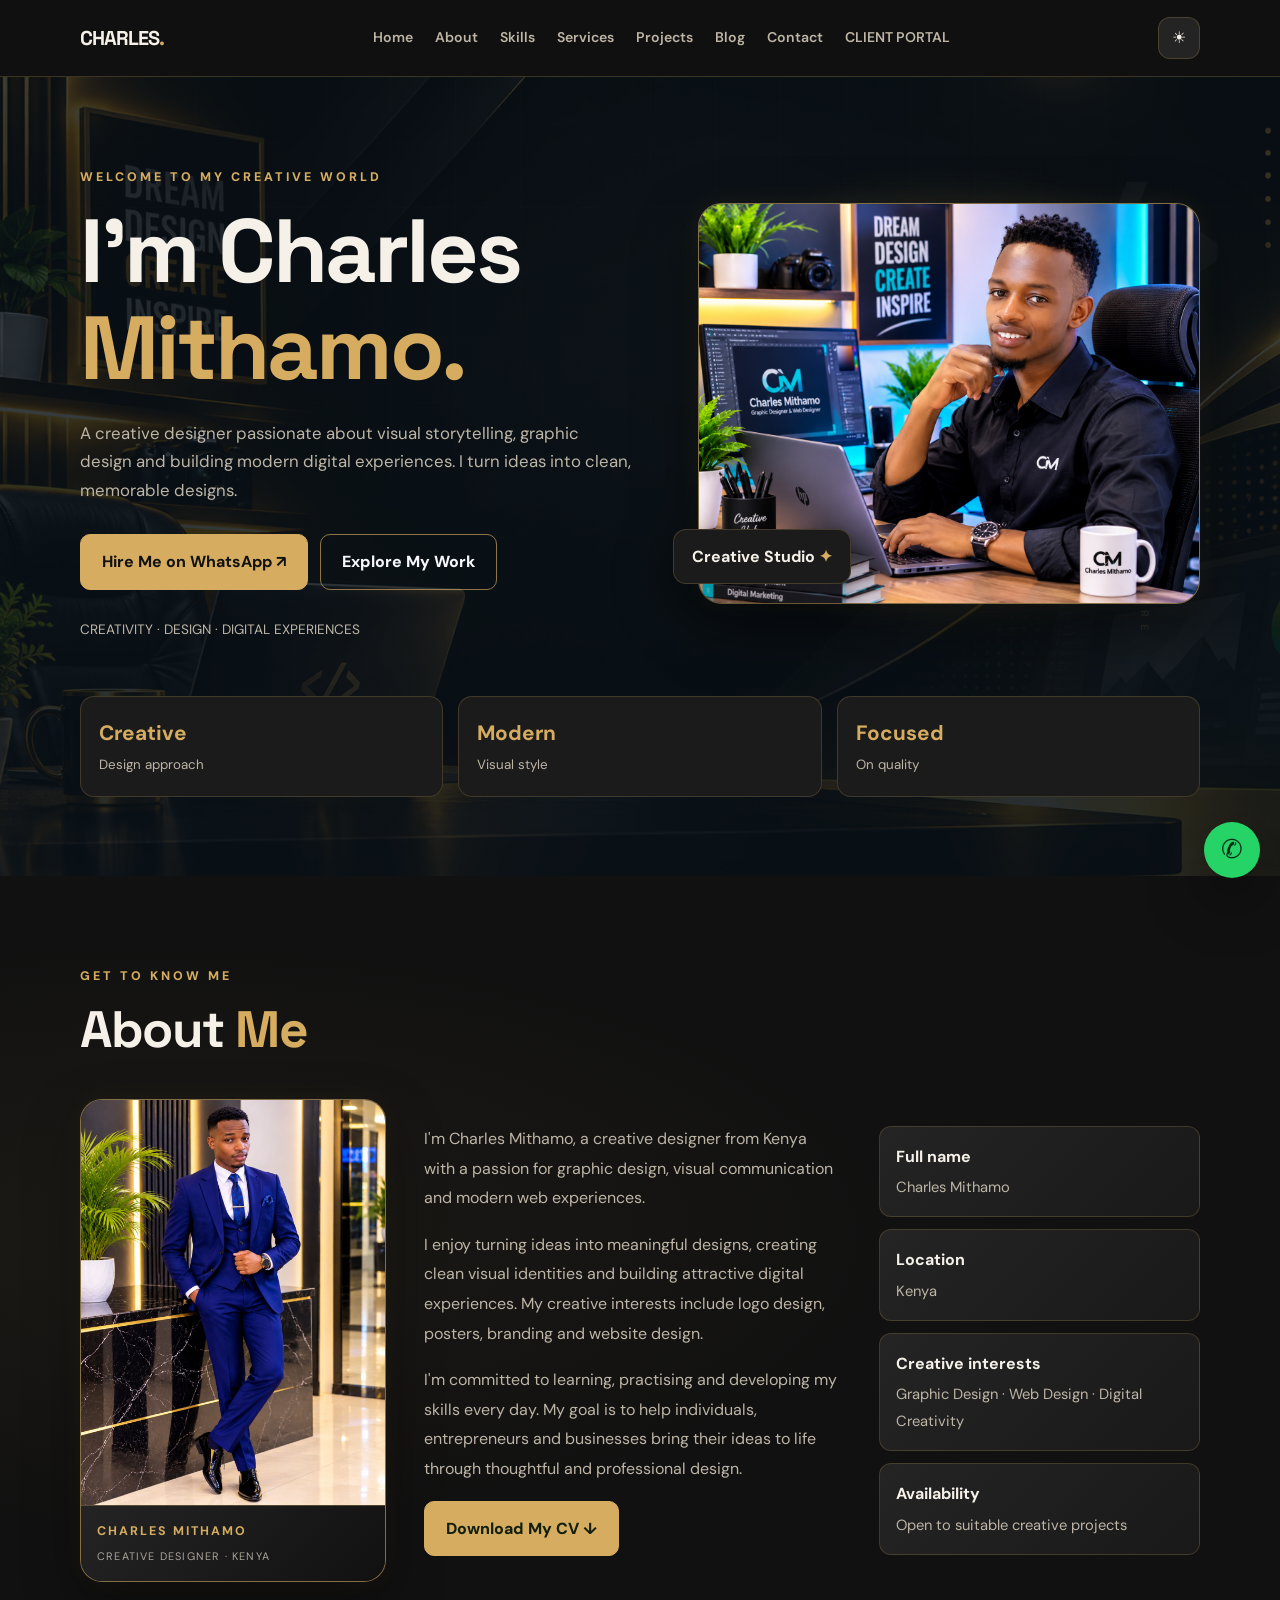
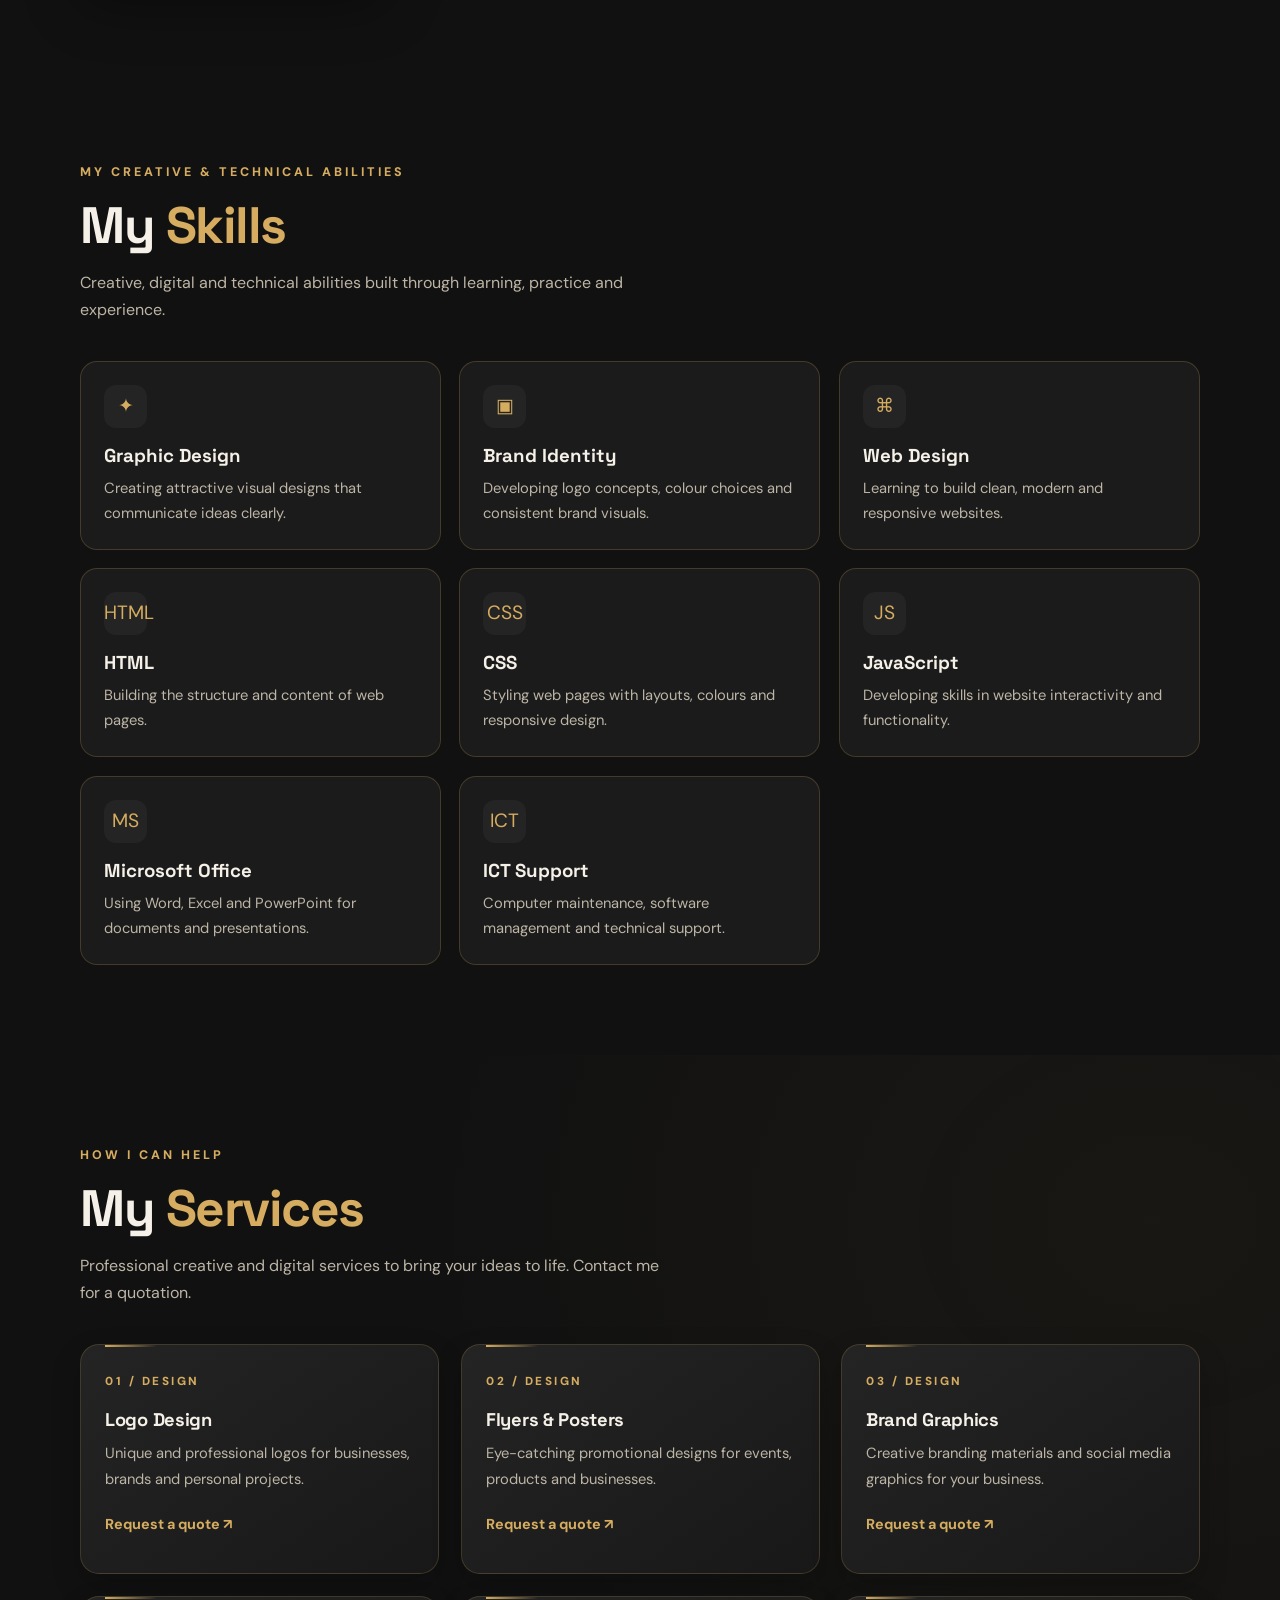
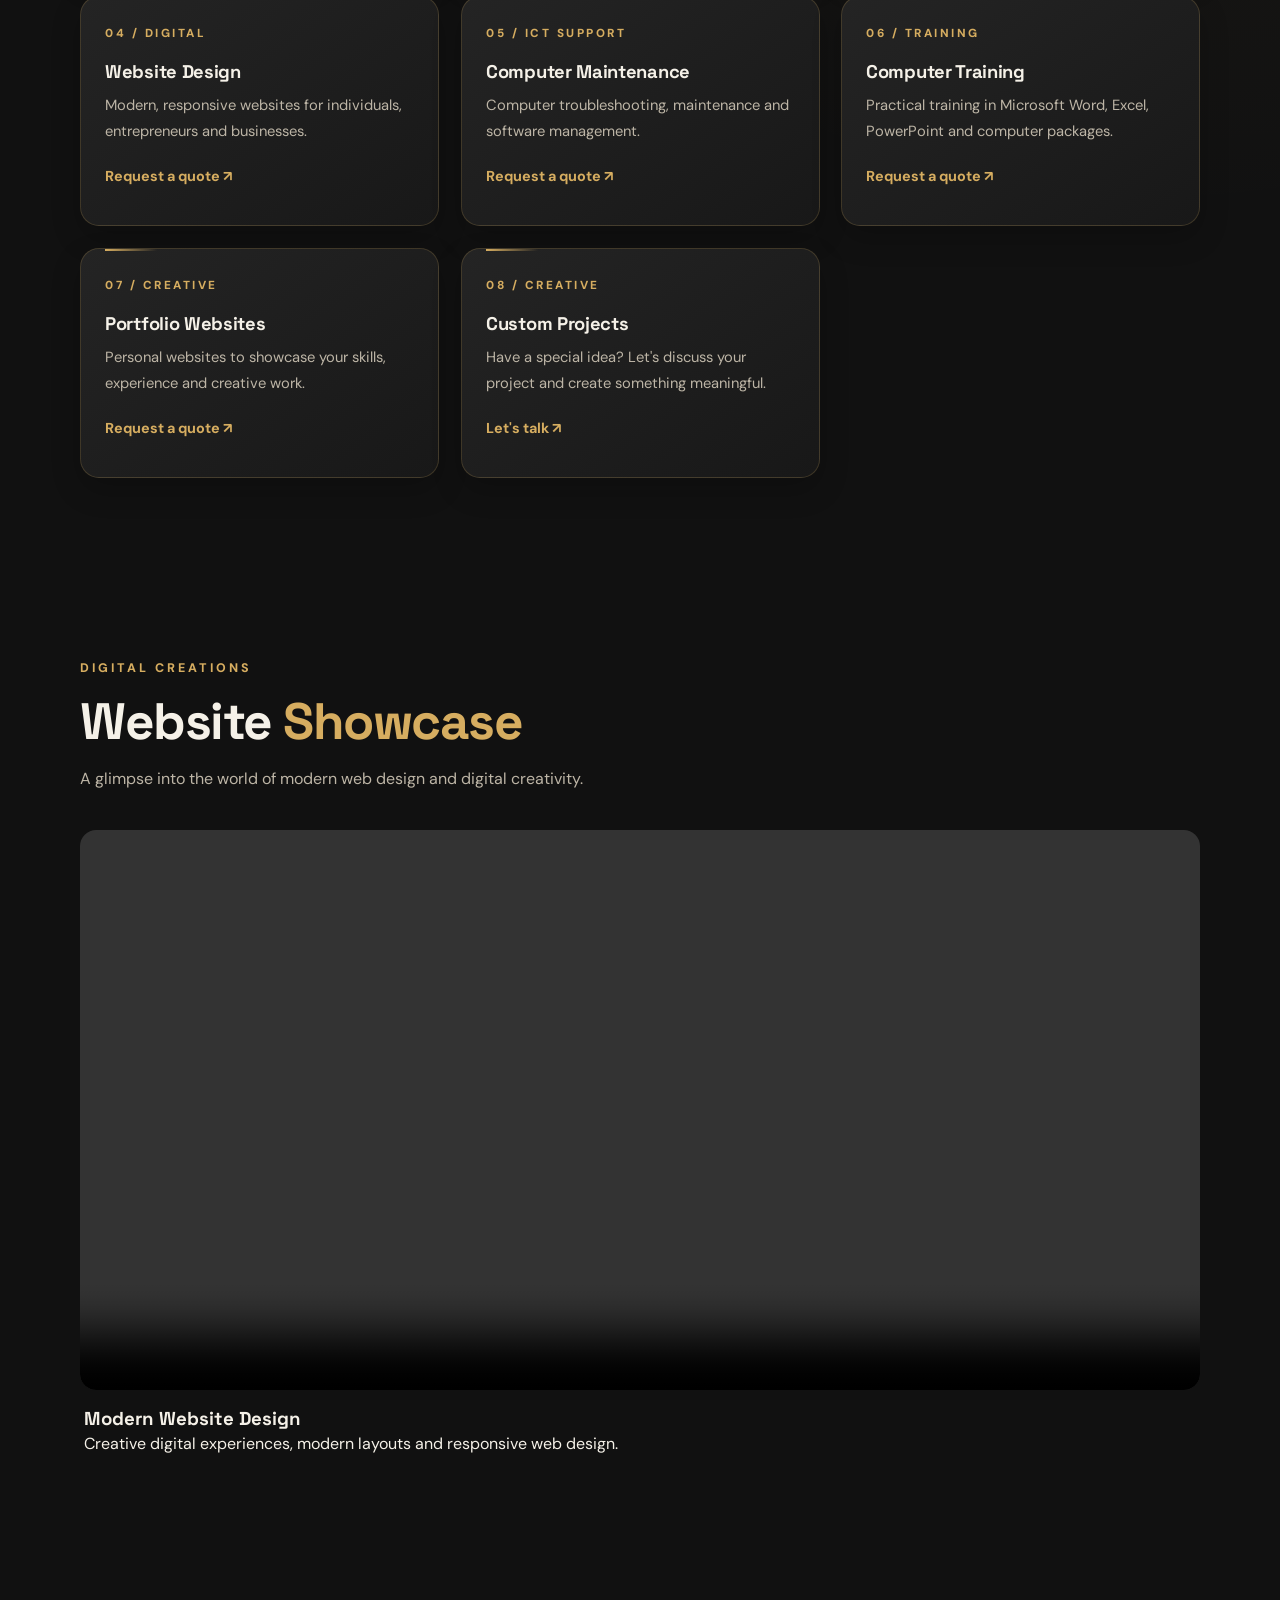
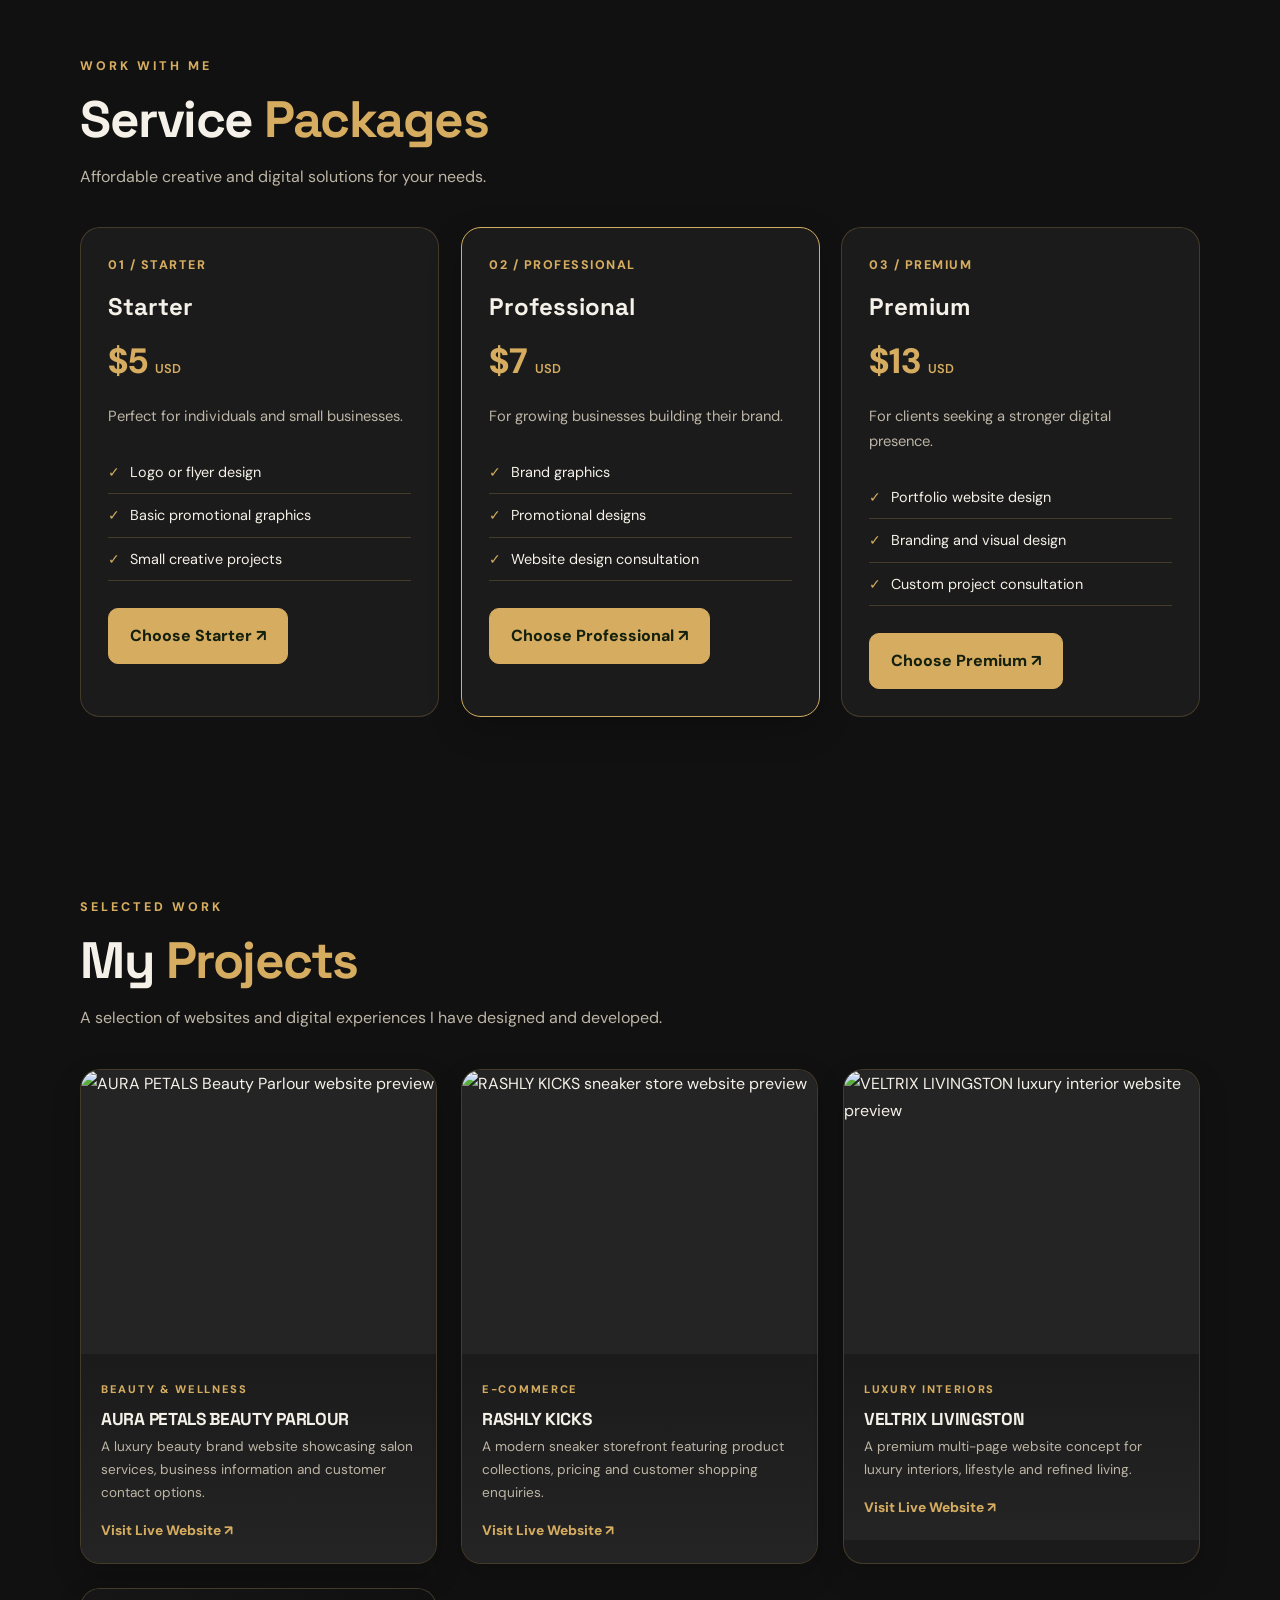
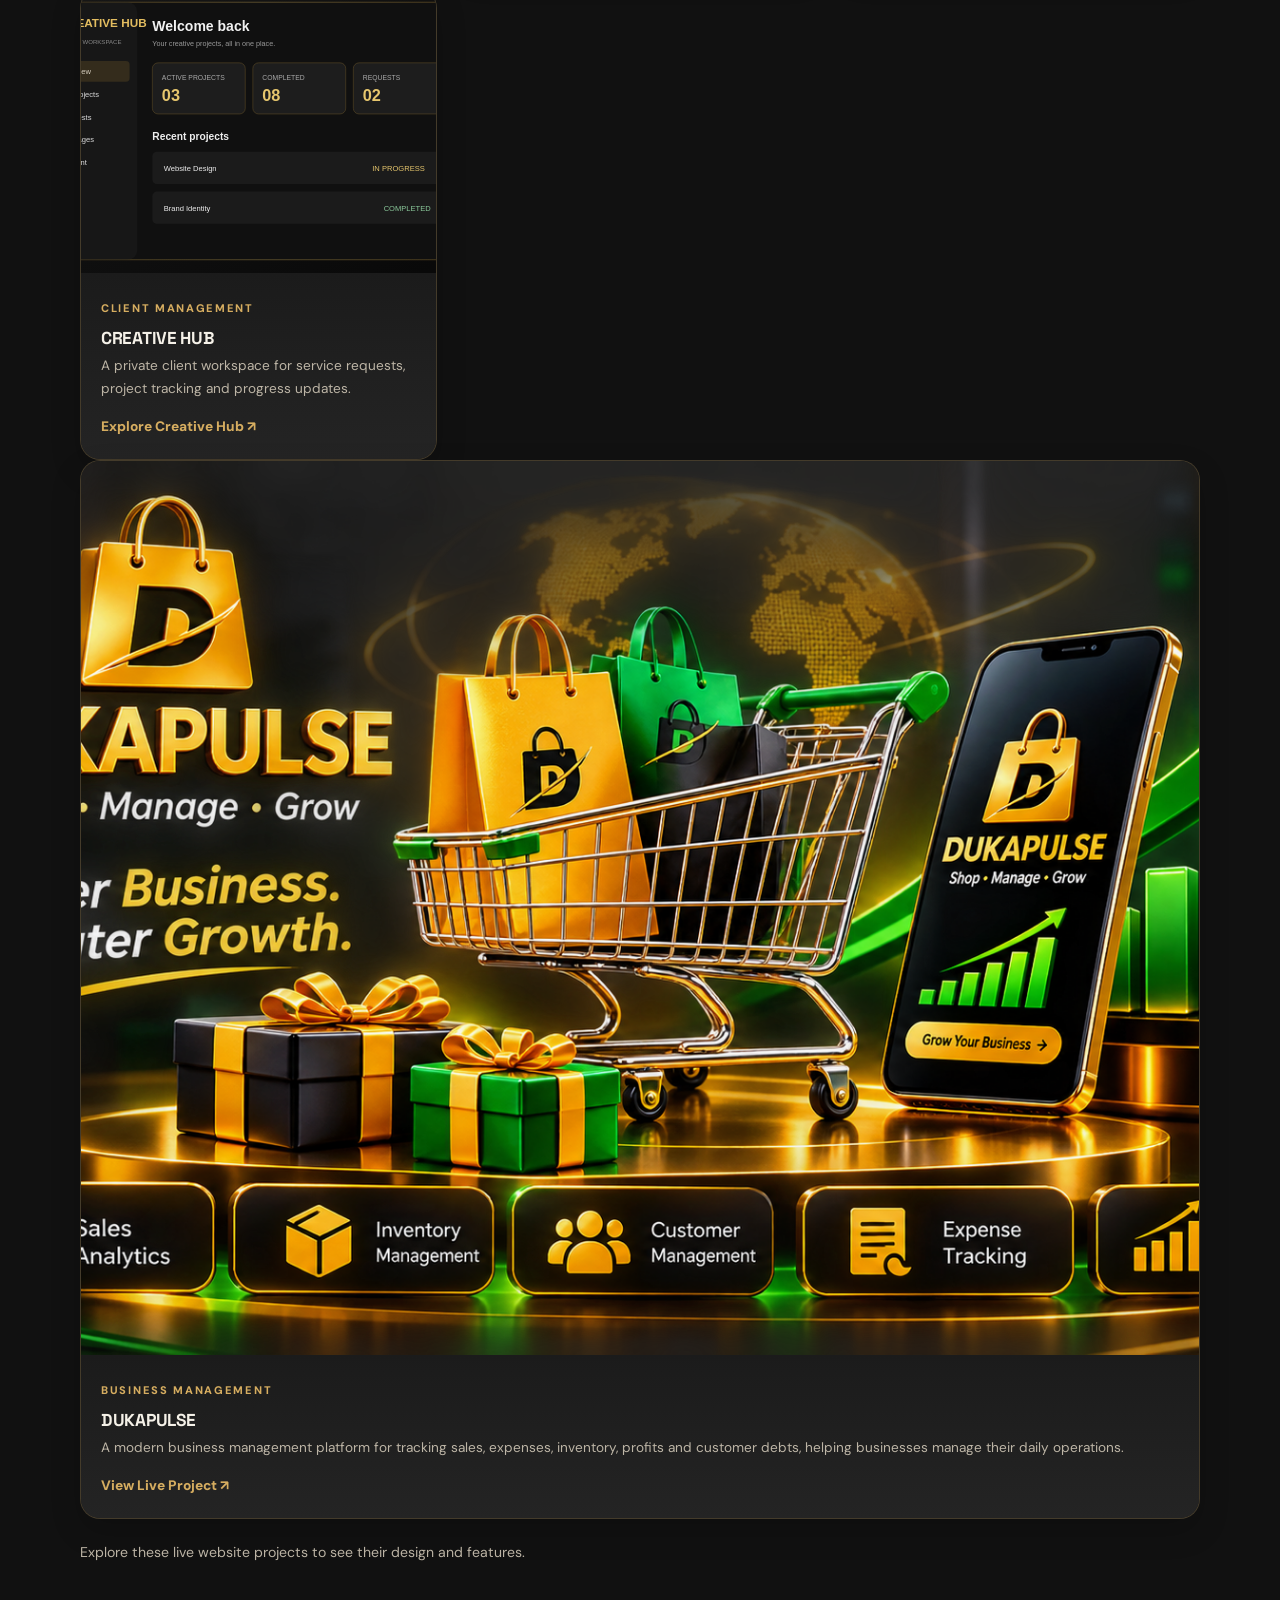
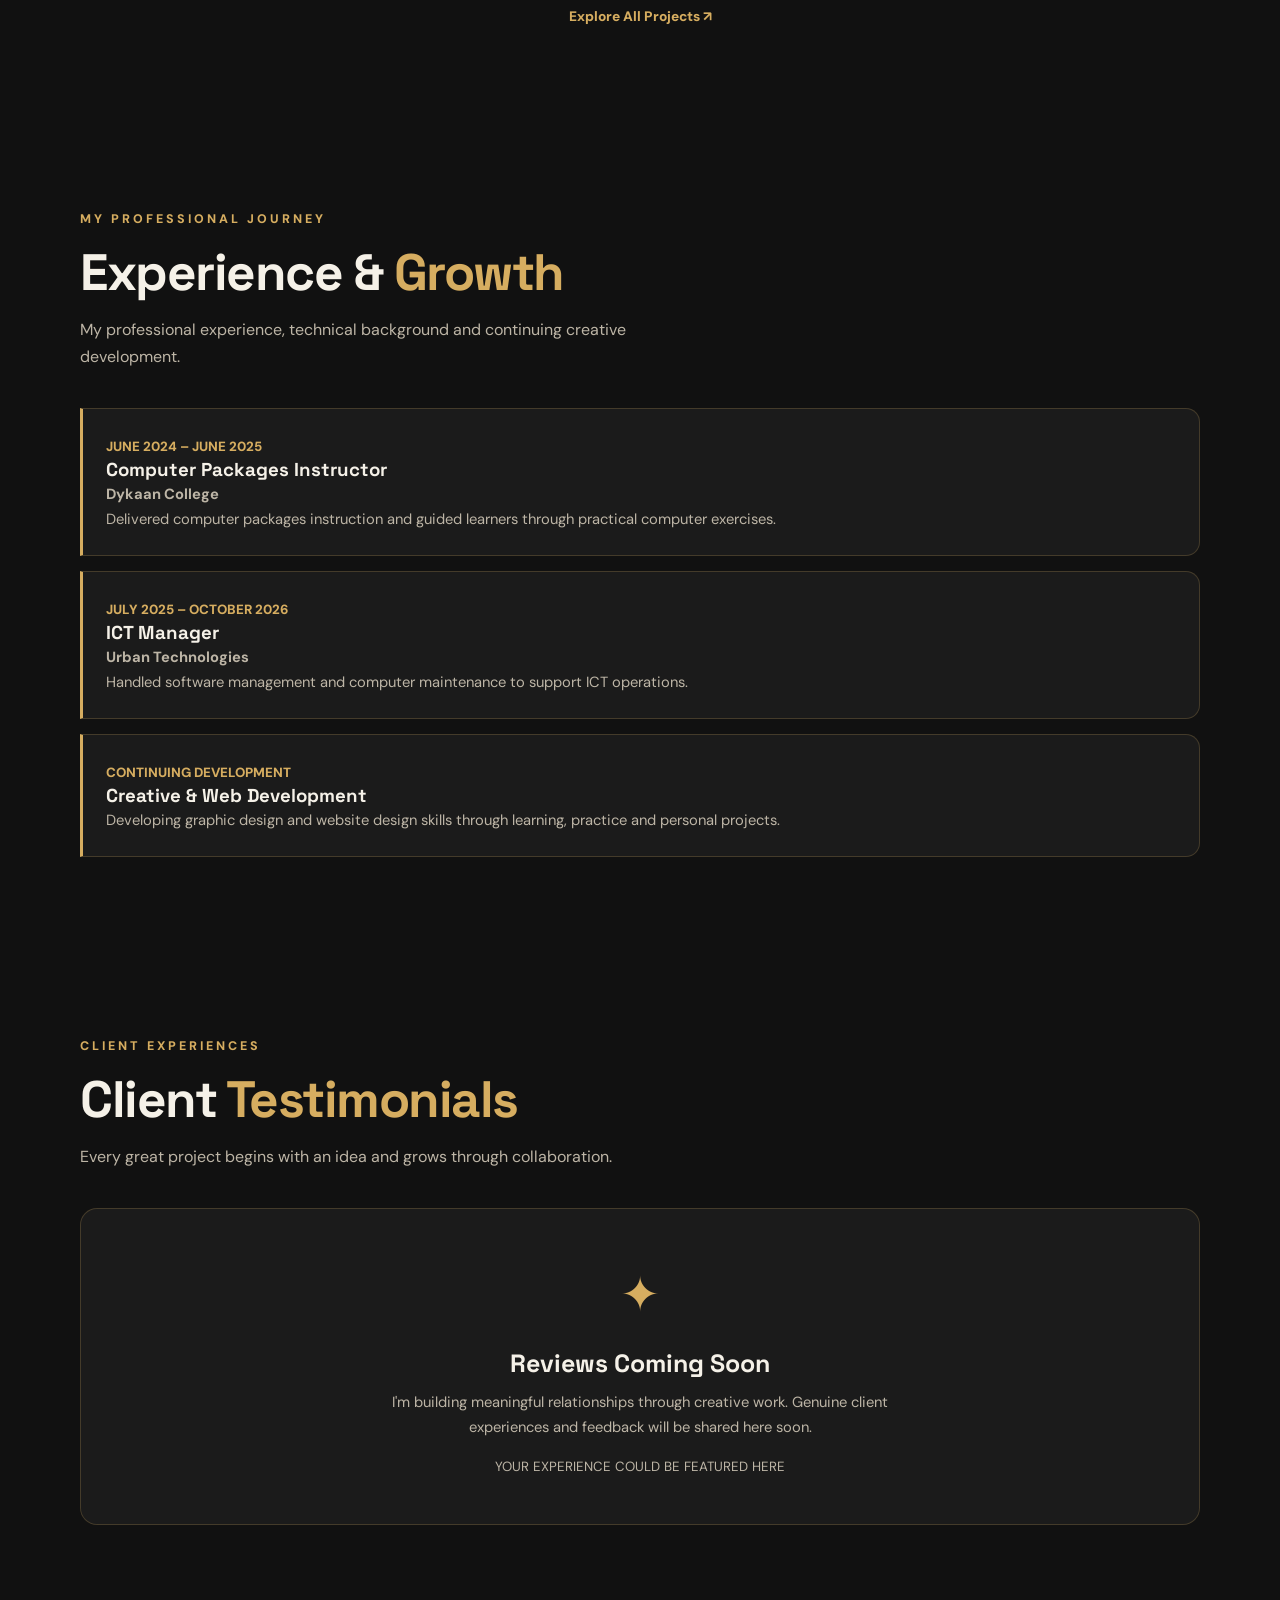
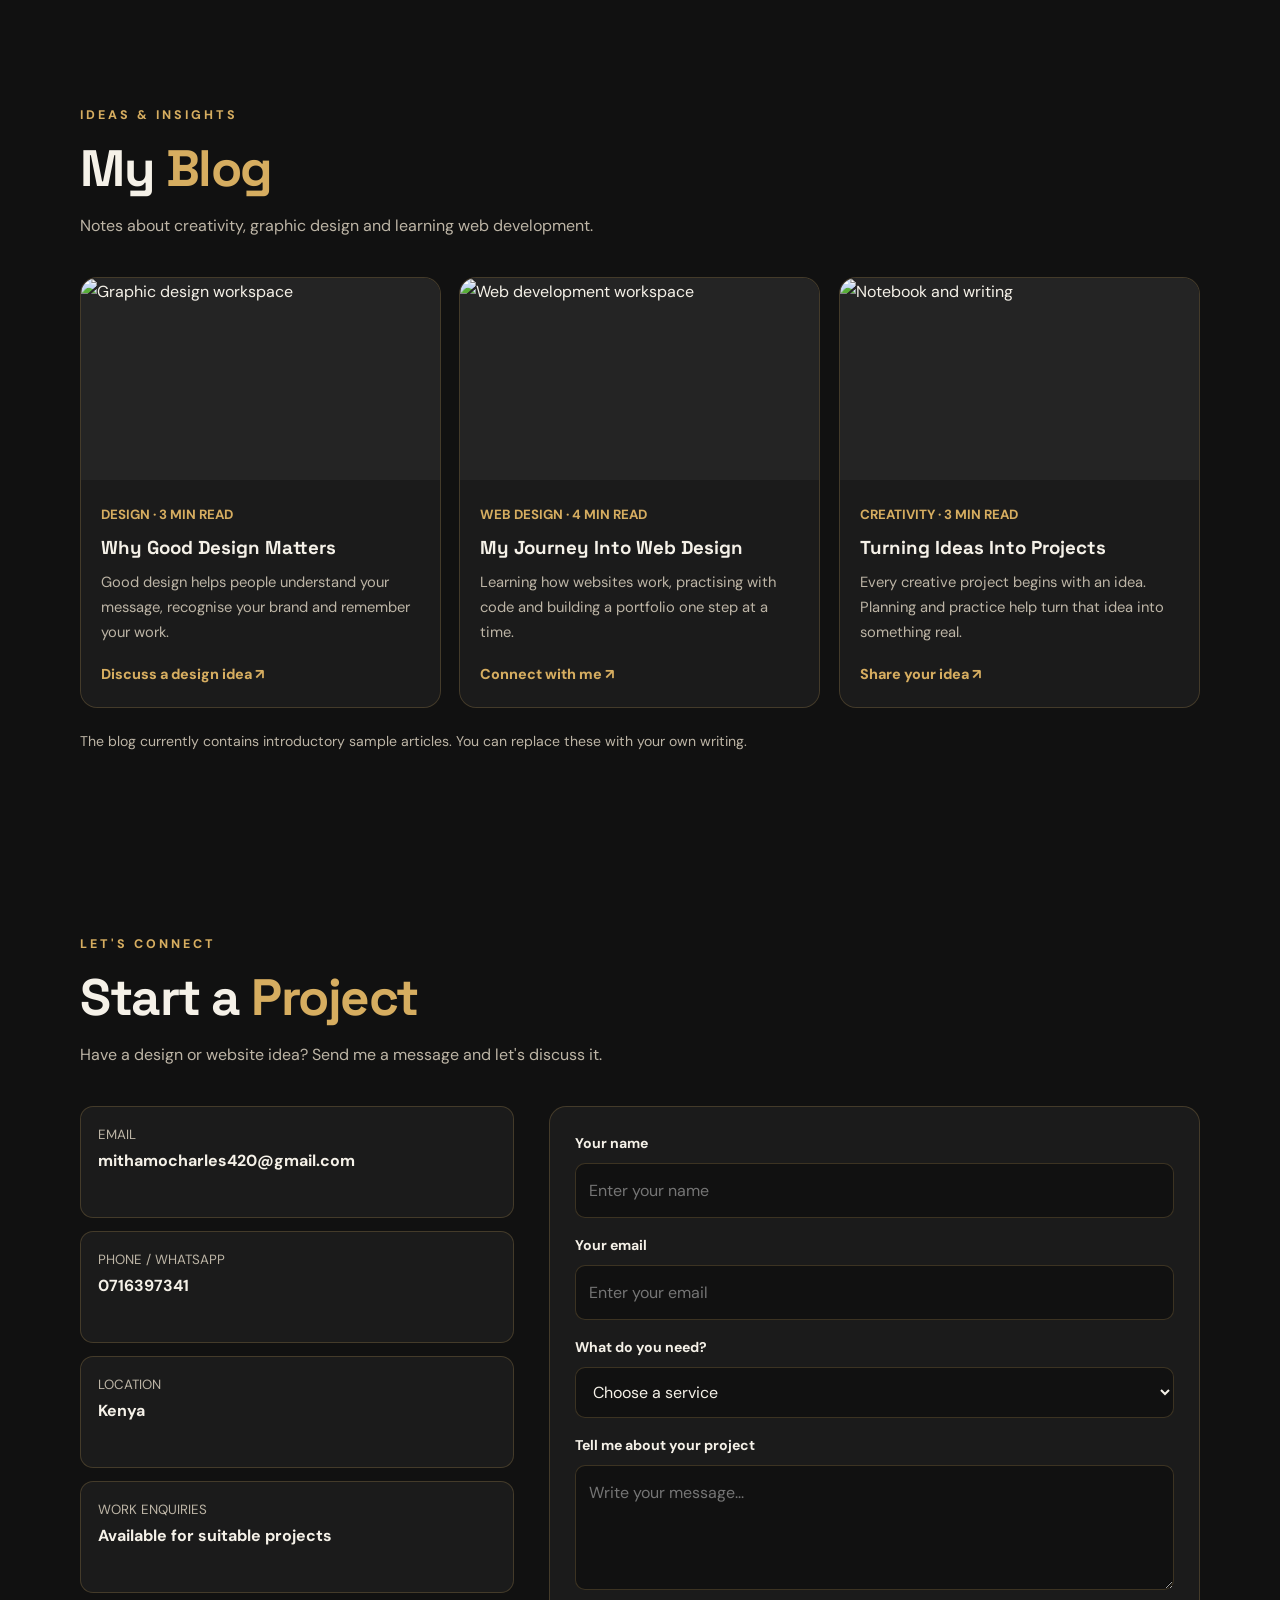
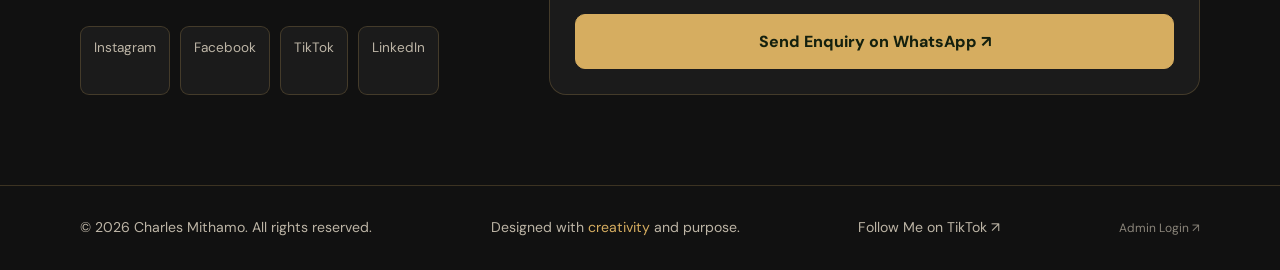
==== index.html @ 22d119d6 "Add DUKAPULSE to portfolio projects" ====
<!DOCTYPE html>
<html lang="en">
<head>
  <meta charset="UTF-8">
  <meta name="viewport" content="width=device-width, initial-scale=1.0">
  <meta name="theme-color" content="#111111">
  <meta name="description" content="Charles Mithamo — Graphic Designer and Web Design Creative. Explore creative projects, services and contact details.">
  <meta name="author" content="Charles Mithamo">
  <title>Charles Mithamo | Graphic Designer & Web Designer in Kenya</title>

  <!-- PREMIUM SEO SETTINGS -->
  <link rel="canonical" href="https://strategyxraylab.github.io/mithamo-portfolio/">
  <meta name="robots" content="index, follow">
  <meta property="og:type" content="website">
  <meta property="og:title" content="Charles Mithamo | Graphic Designer & Web Designer">
  <meta property="og:description" content="Explore the creative portfolio of Charles Mithamo in Kenya. Discover graphic design, branding, website design and creative services.">
  <meta property="og:url" content="https://strategyxraylab.github.io/mithamo-portfolio/">
  <meta property="og:image" content="https://strategyxraylab.github.io/mithamo-portfolio/photo.png">
  <meta name="twitter:card" content="summary_large_image">
  <meta name="twitter:title" content="Charles Mithamo | Creative Designer">
  <meta name="twitter:description" content="Graphic design, branding and modern website design in Kenya.">
  <meta name="twitter:image" content="https://strategyxraylab.github.io/mithamo-portfolio/photo.png">
  <!-- END PREMIUM SEO SETTINGS -->

  <link rel="preconnect" href="https://fonts.googleapis.com">
  <link rel="preconnect" href="https://fonts.gstatic.com" crossorigin>
  <link href="https://fonts.googleapis.com/css2?family=DM+Sans:wght@400;500;600;700;800&family=Space+Grotesk:wght@400;500;600;700&display=swap" rel="stylesheet">

  <style>
    :root {
      --bg: #111111;
      --surface: #1B1B1B;
      --surface2: #242424;
      --text: #F5F1E8;
      --muted: #BDB5A6;
      --accent: #D6AD60;
      --border: rgba(214,173,96,.22);
      --shadow: 0 20px 60px rgba(0,0,0,.45);

    }



    body.light {
      --bg: #F5F1E8;
      --surface: #FFFDF8;
      --surface2: #EAE3D6;
      --text: #242424;
      --muted: #655F54;
      --accent: #9A7130;
      --border: rgba(0,0,0,.12);
      --shadow: 0 20px 60px rgba(0,0,0,.08);
    }

    * { box-sizing: border-box; margin: 0; padding: 0; }

    html { scroll-behavior: smooth; scroll-padding-top: 85px; }

    body {
      background: var(--bg);
      color: var(--text);
      font-family: "DM Sans", sans-serif;
      line-height: 1.7;
      transition: background .3s, color .3s;
    }

    h1, h2, h3, .brand {
      font-family: "Space Grotesk", sans-serif;
      line-height: 1.2;
    }

    a { color: inherit; text-decoration: none; }
    button, input, textarea, select { font: inherit; }
    img { max-width: 100%; display: block; }

    .container {
      width: min(1120px, 90%);
      margin: auto;
    }

    .section { padding: 90px 0; }

    .section-heading { margin-bottom: 38px; }

    .eyebrow {
      color: var(--accent);
      font-size: .78rem;
      font-weight: 800;
      letter-spacing: 3px;
      text-transform: uppercase;
      margin-bottom: 12px;
    }

    .section-heading h2 {
      font-size: clamp(2rem, 5vw, 3.2rem);
      letter-spacing: -1.5px;
    }

    .section-heading p {
      color: var(--muted);
      max-width: 600px;
      margin-top: 12px;
    }

    .accent { color: var(--accent); }

    .topbar {
      position: sticky;
      top: 0;
      z-index: 1000;
      background: color-mix(in srgb, var(--bg) 90%, transparent);
      backdrop-filter: blur(16px);
      border-bottom: 1px solid var(--border);
    }

    .nav {
      min-height: 76px;
      display: flex;
      justify-content: space-between;
      align-items: center;
      gap: 20px;
    }

    .brand {
      font-size: 1.25rem;
      font-weight: 800;
      letter-spacing: -1px;
    }

    .brand span { color: var(--accent); }

    .nav-links {
      display: flex;
      align-items: center;
      gap: 22px;
    }

    .nav-links a {
      color: var(--muted);
      font-size: .88rem;
      font-weight: 600;
    }

    .nav-links a:hover { color: var(--accent); }

    .nav-actions { display: flex; gap: 9px; align-items: center; }

    .icon-btn, .menu-btn {
      background: var(--surface2);
      color: var(--text);
      border: 1px solid var(--border);
      border-radius: 12px;
      width: 42px;
      height: 42px;
      cursor: pointer;
    }

    .menu-btn { display: none; }

    .btn {
      display: inline-flex;
      justify-content: center;
      align-items: center;
      gap: 8px;
      padding: 13px 21px;
      border-radius: 10px;
      background: var(--accent);
      color: #14200e;
      font-weight: 800;
      border: 1px solid var(--accent);
      cursor: pointer;
      transition: transform .2s, opacity .2s;
    }

    .btn:hover { transform: translateY(-3px); opacity: .9; }

    .btn-outline {
      color: var(--text);
      background: transparent;
      border-color: var(--border);
    }

    /* CREATIVE STUDIO HOMEPAGE BACKGROUND */
    .hero {
      position: relative;
      isolation: isolate;
      padding: 90px 0 80px;
      overflow: hidden;
      background:
        linear-gradient(rgba(5,5,5,.68), rgba(5,5,5,.82)),
        url("hero-background.png") center center / cover no-repeat;

    }

    .hero::before {
      content: "";
      position: absolute;
      inset: 0;
      z-index: -1;
      pointer-events: none;
      opacity: .22;
      background-image:
        linear-gradient(rgba(212,175,55,.07) 1px, transparent 1px),
        linear-gradient(90deg, rgba(212,175,55,.07) 1px, transparent 1px);
      background-size: 65px 65px;
      mask-image: linear-gradient(to bottom, black, transparent 90%);
    }

    .hero::after {
      content: "DESIGN  /  CREATE  /  INSPIRE";
      position: absolute;
      right: -25px;
      top: 50%;
      transform: translateY(-50%) rotate(90deg);
      transform-origin: center;
      color: rgba(212,175,55,.10);
      font-size: 11px;
      font-weight: 700;
      letter-spacing: 7px;
      white-space: nowrap;
      pointer-events: none;
      z-index: -1;
    }

    .hero-grid {
      display: grid;
      grid-template-columns: 1.2fr .8fr;
      gap: 60px;
      align-items: center;
    }

    .hero h1 {
      font-size: clamp(2.8rem, 7vw, 5.6rem);
      letter-spacing: -3px;
      line-height: 1.08;
      margin: 15px 0 22px;
    }

    @keyframes heroEnter {
      from {
        opacity: 0;
        transform: translateY(25px);
      }
      to {
        opacity: 1;
        transform: translateY(0);
      }
    }

    .hero-content .eyebrow,
    .hero-content h1,
    .hero-content .hero-copy,
    .hero-content .hero-buttons,
    .hero-content .hero-note {
      animation: heroEnter 0.8s ease both;
    }

    .hero-content h1 { animation-delay: 0.15s; }
    .hero-content .hero-copy { animation-delay: 0.3s; }
    .hero-content .hero-buttons { animation-delay: 0.45s; }
    .hero-content .hero-note { animation-delay: 0.6s; }

    /* PREMIUM GOLD HERO UPGRADE */

    .portrait-wrap {
      isolation: isolate;
    }

    .portrait-wrap::before {
      content: "";
      position: absolute;
      inset: -25px;
      border-radius: 28px;
      background: radial-gradient(
        circle,
        rgba(212,175,55,.30),
        rgba(212,175,55,.08) 55%,
        transparent 72%
      );
      filter: blur(14px);
      z-index: -1;
      animation: goldGlow 5s ease-in-out infinite;
    }

    .portrait {
      animation: portraitFloat 6s ease-in-out infinite;
    }

    @keyframes goldGlow {
      0%, 100% { opacity: .55; transform: scale(.96); }
      50% { opacity: 1; transform: scale(1.05); }
    }

    @keyframes portraitFloat {
      0%, 100% { transform: translateY(0); }
      50% { transform: translateY(-10px); }
    }

    .hero-content h1 .accent {
      background: linear-gradient(
        100deg,
        #A77A18,
        #F8E29A,
        #D6AD60,
        #FFF0B5,
        #A77A18
      );
      background-size: 200% auto;
      color: var(--accent);
      -webkit-background-clip: text;
      background-clip: text;
      -webkit-text-fill-color: transparent;
      animation: goldShimmer 5s linear infinite;
    }

    @keyframes goldShimmer {
      to { background-position: 200% center; }
    }

    .hero-buttons .btn {
      transition: transform .25s ease,
                  opacity .25s ease,
                  box-shadow .25s ease;
    }

    .hero-buttons .btn:not(.btn-outline):hover {
      box-shadow: 0 0 25px rgba(212,175,55,.4);
      transform: translateY(-4px);
    }

    .hero-buttons .btn-outline:hover {
      border-color: var(--accent);
      box-shadow: 0 0 18px rgba(212,175,55,.15);
    }

        /* PREMIUM HERO ACCESSIBILITY */

    @media (prefers-reduced-motion: reduce) {
      .portrait,
      .portrait-wrap::before,
      .hero-content h1 .accent {
        animation: none !important;
      }
    }

    .hero-copy {
      color: var(--muted);
      max-width: 580px;
      font-size: 1.05rem;
    }

    .hero-buttons { display: flex; flex-wrap: wrap; gap: 12px; margin-top: 30px; }

    .hero-note {
      color: var(--muted);
      margin-top: 28px;
      font-size: .85rem;
    }

    .portrait-wrap {
      position: relative;
      max-width: 390px;
      margin: auto;
    }

    .portrait {
      display: block;
      width: 100%;
      aspect-ratio: 3 / 4;
      max-height: 560px;
      object-fit: cover;
      object-position: center center;
      border-radius: 24px;
      border: 1px solid rgba(212,175,55,.75);
      background: var(--surface2);
      box-shadow:
        0 20px 55px rgba(0,0,0,.45),
        0 0 25px rgba(212,175,55,.12);
    }

    .portrait-tag {
      position: absolute;
      bottom: 20px;
      left: -25px;
      background: var(--surface);
      border: 1px solid var(--border);
      padding: 13px 18px;
      border-radius: 13px;
      box-shadow: var(--shadow);
      font-weight: 700;
    }

    .portrait-tag span { color: var(--accent); }

    .stats {
      display: grid;
      grid-template-columns: repeat(3, 1fr);
      gap: 15px;
      margin-top: 55px;
    }

    .stat {
      padding: 18px;
      background: var(--surface);
      border: 1px solid var(--border);
      border-radius: 14px;
    }

    .stat strong { display: block; color: var(--accent); font-size: 1.3rem; }
    .stat small { color: var(--muted); }

    .about-grid {
      display: grid;
      grid-template-columns: 1fr 1fr;
      gap: 45px;
      align-items: start;
    }

    .about-text p { color: var(--muted); margin-bottom: 17px; }

    .info-list { display: grid; gap: 12px; }

    .info-item {
      padding: 16px;
      border: 1px solid var(--border);
      border-radius: 12px;
      background: var(--surface);
    }

    .info-item strong { display: block; margin-bottom: 3px; }
    .info-item span { color: var(--muted); font-size: .92rem; }

    .skills-grid, .services-grid, .projects-grid, .blog-grid {
      display: grid;
      grid-template-columns: repeat(3, 1fr);
      gap: 18px;
    }

    .skill-card, .service-card, .project-card, .blog-card,
    .testimonial, .timeline-card {
      background: var(--surface);
      border: 1px solid var(--border);
      border-radius: 17px;
      overflow: hidden;
      transition: transform .25s, border-color .25s;
    }

    .skill-card:hover, .service-card:hover, .project-card:hover,
    .blog-card:hover, .testimonial:hover {
      transform: translateY(-5px);
      border-color: var(--accent);
    }

    .skill-card, .service-card, .testimonial, .timeline-card { padding: 23px; }

    .skill-icon {
      width: 43px;
      height: 43px;
      display: grid;
      place-items: center;
      background: var(--surface2);
      color: var(--accent);
      border-radius: 12px;
      font-size: 1.2rem;
      margin-bottom: 17px;
    }

    .skill-card p, .service-card p, .testimonial p,
    .timeline-card p, .blog-card p {
      color: var(--muted);
      font-size: .92rem;
    }

    .skill-card h3, .service-card h3 { margin-bottom: 9px; }

    .service-card .service-number {
      color: var(--accent);
      font-size: .8rem;
      font-weight: 800;
      letter-spacing: 2px;
      margin-bottom: 17px;
    }

    .service-card p { margin-bottom: 17px; }

    .text-link {
      color: var(--accent);
      font-weight: 800;
      font-size: .9rem;
    }

    .project-card { cursor: pointer; }

    .project-card img {
      width: 100%;
      aspect-ratio: 4 / 3;
      object-fit: cover;
      background: var(--surface2);
      transition: transform .4s;
    }

    .project-card:hover img { transform: scale(1.04); }

    .project-info { padding: 17px; }
    .project-info p { color: var(--muted); font-size: .85rem; margin-top: 5px; }

    .project-note {
      color: var(--muted);
      margin-top: 22px;
      font-size: .88rem;
    }

    .timeline { display: grid; gap: 15px; }

    .timeline-card {
      border-left: 3px solid var(--accent);
      border-radius: 0 14px 14px 0;
    }

    .timeline-card small { color: var(--accent); font-weight: 800; }

    .testimonial-grid { display: grid; grid-template-columns: repeat(2, 1fr); gap: 18px; }

    .quote { color: var(--accent); font-size: 2rem; }
    .testimonial h3 { margin: 12px 0 5px; }
    .testimonial small { color: var(--muted); }

    .blog-card img {
      width: 100%;
      aspect-ratio: 16 / 9;
      object-fit: cover;
      background: var(--surface2);
    }

    .blog-content { padding: 20px; }
    .blog-content small { color: var(--accent); font-weight: 700; }
    .blog-content h3 { margin: 10px 0; }
    .blog-content p { margin-bottom: 15px; }

    .contact-grid {
      display: grid;
      grid-template-columns: .8fr 1.2fr;
      gap: 35px;
    }

    .contact-details { display: grid; gap: 13px; }

    .contact-card {
      padding: 17px;
      background: var(--surface);
      border: 1px solid var(--border);
      border-radius: 13px;
    }

    .contact-card small { color: var(--muted); display: block; }
    .contact-card strong { overflow-wrap: anywhere; }

    .contact-form {
      padding: 25px;
      background: var(--surface);
      border: 1px solid var(--border);
      border-radius: 17px;
    }

    .field { margin-bottom: 16px; }

    .field label {
      display: block;
      font-size: .88rem;
      font-weight: 700;
      margin-bottom: 7px;
    }

    .field input, .field textarea, .field select {
      width: 100%;
      padding: 13px;
      border: 1px solid var(--border);
      border-radius: 10px;
      color: var(--text);
      background: var(--bg);
      outline: none;
    }

    .field input:focus, .field textarea:focus,
    .field select:focus { border-color: var(--accent); }

    .field textarea { min-height: 125px; resize: vertical; }

    .contact-form .btn { width: 100%; }

    .social-links { display: flex; flex-wrap: wrap; gap: 10px; margin-top: 20px; }

    .social-links a {
      border: 1px solid var(--border);
      background: var(--surface);
      padding: 9px 13px;
      border-radius: 9px;
      color: var(--muted);
      font-size: .85rem;
    }

    .social-links a:hover { color: var(--accent); border-color: var(--accent); }

    footer {
      border-top: 1px solid var(--border);
      padding: 30px 0;
      color: var(--muted);
      font-size: .88rem;
    }

    .admin-login-link {
      color: var(--muted);
      font-size: .75rem;
      opacity: .7;
      text-decoration: none;
      transition: color .3s ease, opacity .3s ease;
    }

    .admin-login-link:hover {
      color: var(--accent);
      opacity: 1;
    }

    .footer-inner {
      display: flex;
      justify-content: space-between;
      flex-wrap: wrap;
      gap: 12px;
    }

    .whatsapp-float {
      position: fixed;
      bottom: 22px;
      right: 20px;
      z-index: 900;
      width: 56px;
      height: 56px;
      border-radius: 50%;
      display: grid;
      place-items: center;
      background: #25d366;
      color: #062b15;
      font-size: 1.6rem;
      box-shadow: var(--shadow);
    }

    .lightbox {
      display: none;
      position: fixed;
      inset: 0;
      z-index: 2000;
      background: rgba(0,0,0,.94);
      padding: 25px;
      align-items: center;
      justify-content: center;
    }

    .lightbox.open { display: flex; }

    .lightbox img {
      max-width: min(950px, 95%);
      max-height: 85vh;
      object-fit: contain;
      border-radius: 10px;
    }

    .lightbox button {
      position: absolute;
      top: 18px;
      right: 22px;
      border: 0;
      background: transparent;
      color: white;
      font-size: 2.3rem;
      cursor: pointer;
    }

    .reveal {
      opacity: 0;
      transform: translateY(22px);
      transition: opacity .7s, transform .7s;
    }


    /* PREMIUM STAGGERED ANIMATIONS */
    .reveal {
      will-change: opacity, transform;
    }

    .reveal:nth-child(2) { transition-delay: .10s; }
    .reveal:nth-child(3) { transition-delay: .20s; }
    .reveal:nth-child(4) { transition-delay: .30s; }
    .reveal:nth-child(5) { transition-delay: .40s; }
    .reveal:nth-child(6) { transition-delay: .50s; }
    .reveal:nth-child(7) { transition-delay: .60s; }
    .reveal:nth-child(8) { transition-delay: .70s; }

    @media (prefers-reduced-motion: reduce) {
      .reveal,
      .reveal.visible {
        transition: none !important;
        transform: none !important;
      }
    }

    .reveal.visible { opacity: 1; transform: translateY(0); }

    @media (max-width: 850px) {
      .nav-links {
        display: none;
        position: absolute;
        top: 76px;
        left: 0;
        right: 0;
        background: var(--surface);
        padding: 22px 5%;
        border-bottom: 1px solid var(--border);
        flex-direction: column;
        align-items: flex-start;
      }

      .nav-links.open { display: flex; }
      .menu-btn { display: block; }
      .hero-grid, .about-grid, .contact-grid { grid-template-columns: 1fr; }
      .hero-grid { gap: 45px; }
      .hero-content { text-align: center; }
      .hero-copy { margin: auto; }
      .hero-buttons { justify-content: center; }
      .portrait-wrap { max-width: 310px; }
      .skills-grid, .services-grid, .projects-grid, .blog-grid { grid-template-columns: repeat(2, 1fr); }
    }

    @media (max-width: 560px) {
      .section { padding: 68px 0; }
      .hero { padding-top: 65px; }
      .hero h1 { letter-spacing: -2px; }
      .skills-grid, .services-grid, .projects-grid,
      .blog-grid, .testimonial-grid { grid-template-columns: 1fr; }
      .stats { gap: 8px; }
      .stat { padding: 12px; }
      .stat small { font-size: .72rem; }
      .portrait-tag { left: -8px; }
      .footer-inner { flex-direction: column; }
    }

    @media (prefers-reduced-motion: reduce) {
      *, *::before, *::after {
        scroll-behavior: auto !important;
        transition-duration: .01ms !important;
        animation-duration: .01ms !important;
      }
      .reveal { opacity: 1; transform: none; }
    }

    /* PREMIUM FEATURED PROJECTS */
    .projects-grid {
      gap: 24px;
    }

    .project-card {
      position: relative;
      border-radius: 20px;
      box-shadow: 0 12px 30px rgba(0,0,0,.18);
      transition: transform .35s ease,
                  border-color .35s ease,
                  box-shadow .35s ease;
    }

    .project-card:hover {
      transform: translateY(-7px);
      border-color: var(--accent);
      box-shadow: 0 18px 38px rgba(0,0,0,.3);
    }

    .project-card img {
      aspect-ratio: 5 / 4;
      transition: transform .6s ease;
    }

    .project-card:hover img {
      transform: scale(1.06);
    }

    .project-info {
      padding: 20px;
      background: linear-gradient(
        180deg,
        var(--surface),
        var(--surface2)
      );
    }

    .project-info h3 {
      font-size: 1.08rem;
      letter-spacing: -.3px;
      transition: color .25s ease;
    }

    .project-card:hover .project-info h3 {
      color: var(--accent);
    }

    @media (max-width: 560px) {
      .projects-grid {
        gap: 16px;
      }

      .project-info {
        padding: 17px;
      }
    }



    .project-category {
      display: inline-block;
      color: var(--accent);
      font-size: .69rem;
      font-weight: 800;
      letter-spacing: 1.7px;
      margin-bottom: 10px;
    }

    .project-live-link {
      display: inline-block;
      margin-top: 15px;
      color: var(--accent);
      font-size: .86rem;
      font-weight: 800;
      text-decoration: none;
    }

    .project-live-link:hover {
      text-decoration: underline;
      text-underline-offset: 5px;
    }

    .projects-more {
      margin-top: 25px;
      text-align: center;
    }

/* PREMIUM SERVICE PACKAGES */
.packages-grid {
  display: grid;
  grid-template-columns: repeat(3, 1fr);
  gap: 22px;
}
.package-card {
  background: var(--surface);
  border: 1px solid var(--border);
  border-radius: 20px;
  padding: 27px;
  transition: transform .3s, border-color .3s;
}
.package-card:hover {
  transform: translateY(-6px);
  border-color: var(--accent);
}
.package-featured {
  border-color: var(--accent);
  box-shadow: 0 12px 35px rgba(0,0,0,.2);
}
.package-number {
  color: var(--accent);
  font-size: .78rem;
  font-weight: 800;
  letter-spacing: 1.5px;
  margin-bottom: 17px;
}
.package-card h3 {
  font-size: 1.5rem;
  margin-bottom: 10px;
}
.package-price {
  color: var(--accent);
  font-size: 2.2rem;
  font-weight: 800;
  margin-bottom: 12px;
}
.package-price small {
  font-size: .8rem;
  font-weight: 600;
}
.package-card p {
  color: var(--muted);
  font-size: .92rem;
}
.package-card ul {
  list-style: none;
  padding: 0;
  margin: 22px 0;
}
.package-card li {
  padding: 9px 0;
  border-bottom: 1px solid var(--border);
  font-size: .9rem;
}
.package-card li::before {
  content: "✓";
  color: var(--accent);
  margin-right: 10px;
}
.package-card .btn {
  display: inline-block;
  margin-top: 5px;
}
@media (max-width: 760px) {
  .packages-grid { grid-template-columns: 1fr; }
}

/* END SERVICE PACKAGES */


/* ANIMATED STATISTICS CARDS */
.stats .stat {
  opacity: 0;
  transform: translateY(18px);
  transition: opacity .65s ease, transform .65s ease,
              border-color .3s ease, box-shadow .3s ease;
}

.stats.visible .stat {
  opacity: 1;
  transform: translateY(0);
}

.stats.visible .stat:nth-child(1) { transition-delay: .1s; }
.stats.visible .stat:nth-child(2) { transition-delay: .25s; }
.stats.visible .stat:nth-child(3) { transition-delay: .4s; }

.stats .stat:hover {
  border-color: var(--accent);
  box-shadow: 0 8px 24px rgba(183,255,69,.10);
  transform: translateY(-5px);
}

@media (prefers-reduced-motion: reduce) {
  .stats .stat,
  .stats.visible .stat {
    opacity: 1;
    transform: none;
    transition: none;
  }
}


    /* KING PIN HERO — GRAPHITE AND CHAMPAGNE */
    .hero {
      background:
        linear-gradient(rgba(10, 18, 24, .78), rgba(10, 18, 24, .88)),
        url("hero-background.png") center center / cover no-repeat;
    }

    .hero::before {
      background-image:
        linear-gradient(rgba(214,173,96,.055) 1px, transparent 1px),
        linear-gradient(90deg, rgba(214,173,96,.055) 1px, transparent 1px);
    }

    .hero::after {
      color: rgba(214,173,96,.12);
    }

    .hero-grid {
      grid-template-columns: 1fr 1fr;
      gap: clamp(32px, 6vw, 80px);
      align-items: center;
    }

    .hero-content h1 .accent {
      background: none;
      color: #D6AD60;
      -webkit-text-fill-color: #D6AD60;
      animation: none;
    }

    .portrait-wrap {
      width: 100%;
      max-width: 520px;
    }

    .portrait-wrap::before {
      background: radial-gradient(
        circle,
        rgba(214,173,96,.20),
        rgba(214,173,96,.06) 55%,
        transparent 72%
      );
      animation: none;
    }

    .portrait {
      width: 100%;
      aspect-ratio: 1.25 / 1;
      max-height: none;
      object-fit: cover;
      object-position: center;
      border: 1px solid rgba(214,173,96,.42);
      border-radius: 24px;
      animation: none;
      box-shadow:
        0 24px 65px rgba(0,0,0,.42),
        0 0 28px rgba(214,173,96,.09);
    }

    .portrait-tag span {
      color: #D6AD60;
    }

    .hero-buttons .btn:not(.btn-outline):hover {
      box-shadow: 0 0 25px rgba(214,173,96,.25);
    }

    .hero-buttons .btn-outline:hover {
      border-color: #D6AD60;
      box-shadow: 0 0 18px rgba(214,173,96,.12);
    }

    @media (max-width: 850px) {
      .hero-grid {
        grid-template-columns: 1fr;
        gap: 38px;
      }

      .hero-content {
        text-align: center;
      }

      .hero-copy {
        margin-left: auto;
        margin-right: auto;
      }

      .hero-buttons {
        justify-content: center;
      }

      .portrait-wrap {
        max-width: 520px;
      }
    }

    @media (max-width: 560px) {
      .portrait {
        border-radius: 18px;
      }
    }



    /* KING PIN — FINAL RESPONSIVE HERO REFINEMENT */

    .hero-grid {
      grid-template-columns: minmax(0, 1.05fr) minmax(0, .95fr);
      gap: clamp(28px, 5vw, 64px);
    }

    .hero-content {
      min-width: 0;
    }

    .hero .hero-buttons .btn:not(.btn-outline) {
      background: #D6AD60;
      border-color: #D6AD60;
      color: #111111;
      font-weight: 700;
    }

    .hero .hero-buttons .btn-outline {
      border-color: rgba(214,173,96,.65);
      color: #F5F7FA;
    }

    .hero .hero-buttons .btn-outline:hover {
      background: rgba(214,173,96,.10);
    }

    .hero .stat strong,
    .hero .portrait-tag span {
      color: #D6AD60;
    }

    .hero .stat {
      border-color: rgba(214,173,96,.20);
    }

    .hero .portrait {
      border-color: rgba(214,173,96,.55);
    }

    @media (max-width: 850px) {
      .hero {
        padding: 65px 0 55px;
      }

      .hero-grid {
        grid-template-columns: minmax(0, 1fr);
        gap: 34px;
      }

      .hero-content {
        width: 100%;
        text-align: center;
      }

      .hero-copy {
        margin-left: auto;
        margin-right: auto;
      }

      .hero-buttons {
        justify-content: center;
      }

      .portrait-wrap {
        width: 100%;
        max-width: 520px;
        margin: 0 auto;
      }
    }

    @media (max-width: 560px) {
      .hero {
        padding: 48px 0 42px;
      }

      .hero h1 {
        font-size: clamp(2.65rem, 12vw, 4rem);
        letter-spacing: -2px;
      }

      .hero-copy {
        font-size: 1rem;
        line-height: 1.75;
      }

      .hero-buttons {
        flex-direction: column;
        align-items: center;
        width: 100%;
        gap: 12px;
      }

      .hero-buttons .btn {
        width: 100%;
        max-width: 340px;
        min-height: 48px;
        justify-content: center;
      }

      .portrait-wrap {
        max-width: 100%;
      }

      .portrait {
        width: 100%;
        aspect-ratio: 1.25 / 1;
        max-height: 390px;
        object-fit: cover;
        object-position: center;
        border-radius: 18px;
      }

      .portrait-tag {
        left: 10px;
        bottom: 10px;
      }

      .hero .stats {
        margin-top: 35px;
      }
    }




    /* MASTER PORTRAIT — CHAMPAGNE ABOUT SECTION */
    .about-grid {
      grid-template-columns: minmax(0, .82fr) minmax(0, 1.12fr) minmax(0, .86fr);
      gap: clamp(20px, 3vw, 38px);
      align-items: center;
    }

    .about-portrait {
      position: relative;
      min-width: 0;
      overflow: hidden;
      border: 1px solid rgba(214,194,161,.42);
      border-radius: 18px;
      background: #151310;
      box-shadow: 0 18px 48px rgba(0,0,0,.28);
    }

    .about-portrait img {
      display: block;
      width: 100%;
      aspect-ratio: 3 / 4;
      object-fit: cover;
      object-position: center top;
    }

    .about-portrait-caption {
      display: grid;
      gap: 5px;
      padding: 15px 16px;
      background: linear-gradient(135deg, #211e19, #11100e);
      border-top: 1px solid rgba(214,194,161,.28);
    }

    .about-portrait-caption span {
      color: #E2D2B8;
      font-size: .78rem;
      font-weight: 700;
      letter-spacing: 2px;
    }

    .about-portrait-caption small {
      color: #AAA49A;
      font-size: .68rem;
      letter-spacing: 1.2px;
    }

    @media (max-width: 850px) {
      .about-grid {
        grid-template-columns: minmax(0, .85fr) minmax(0, 1.15fr);
        align-items: start;
      }

      .about-portrait {
        grid-row: span 2;
      }

      .about-portrait img {
        aspect-ratio: 3 / 4;
      }
    }

    @media (max-width: 560px) {
      .about-grid {
        grid-template-columns: minmax(0, 1fr);
        gap: 25px;
      }

      .about-portrait {
        grid-row: auto;
        width: 100%;
        max-width: 340px;
        margin: 0 auto;
      }

      .about-portrait img {
        aspect-ratio: 3 / 4;
        max-height: 440px;
      }
    }



/* GRAPHITE CHAMPAGNE ABOUT SERVICES V1 */

/* ABOUT ME — PREMIUM PORTRAIT */
#about {
  background:
    radial-gradient(
      ellipse at 12% 45%,
      rgba(214,173,96,.055),
      transparent 48%
    ),
    var(--bg);
}

#about .section-heading h2,
#services .section-heading h2 {
  letter-spacing: -1.5px;
}

#about .about-portrait {
  border: 1px solid rgba(214,173,96,.55);
  border-radius: 22px;
  background: #242424;
  box-shadow:
    0 22px 55px rgba(0,0,0,.38),
    0 0 28px rgba(214,173,96,.07);
}

#about .about-portrait img {
  object-fit: cover;
  object-position: center 18%;
}

#about .about-portrait-caption {
  background: linear-gradient(135deg, #242424, #111111);
  border-top: 1px solid rgba(214,173,96,.32);
}

#about .about-portrait-caption span {
  color: #D6AD60;
}

#about .info-item {
  background: linear-gradient(135deg, #242424, #191919);
  border-color: rgba(214,173,96,.20);
  transition: border-color .25s, transform .25s;
}

#about .info-item:hover {
  border-color: #D6AD60;
  transform: translateX(4px);
}

#about .about-text p {
  line-height: 1.85;
}

/* SERVICES — LUXURY SERVICE CARDS */
#services {
  background:
    radial-gradient(
      ellipse at 90% 15%,
      rgba(214,173,96,.045),
      transparent 45%
    ),
    #111111;
}

#services .services-grid {
  gap: 22px;
}

#services .service-card {
  position: relative;
  padding: 27px 24px;
  min-height: 230px;
  background: linear-gradient(145deg, #242424, #181818);
  border: 1px solid rgba(214,173,96,.20);
  border-radius: 19px;
  box-shadow: 0 12px 30px rgba(0,0,0,.20);
  transition:
    transform .3s ease,
    border-color .3s ease,
    box-shadow .3s ease;
}

#services .service-card::before {
  content: "";
  position: absolute;
  top: 0;
  left: 24px;
  width: 52px;
  height: 2px;
  background: linear-gradient(90deg, #D6AD60, transparent);
}

#services .service-card:hover {
  transform: translateY(-7px);
  border-color: #D6AD60;
  box-shadow: 0 20px 42px rgba(0,0,0,.35);
}

#services .service-number {
  color: #D6AD60;
  letter-spacing: 2.5px;
  font-size: .73rem;
}

#services .service-card h3 {
  color: #F5F1E8;
  font-size: 1.15rem;
  letter-spacing: -.3px;
}

#services .service-card p {
  color: #BDB5A6;
  line-height: 1.8;
}

#services .service-card .text-link {
  color: #D6AD60;
  font-weight: 700;
}

#services .service-card .text-link:hover {
  color: #F5F1E8;
}

@media (max-width: 850px) {
  #services .services-grid {
    grid-template-columns: repeat(2, minmax(0, 1fr));
  }
}

@media (max-width: 560px) {
  #services .services-grid {
    grid-template-columns: 1fr;
    gap: 17px;
  }

  #services .service-card {
    min-height: 0;
    padding: 25px 21px;
  }

  #about .about-portrait {
    border-radius: 20px;
  }
}

/* END GRAPHITE CHAMPAGNE ABOUT SERVICES V1 */


  </style>
  <link rel="icon" type="image/svg+xml" href="favicon.svg">
</head>

<body>
  <!-- EDIT YOUR NAME, CONTACT DETAILS AND LINKS IN THIS FILE -->

  <header class="topbar">
    <div class="container nav">
      <a class="brand" href="#home">CHARLES<span>.</span></a>

      <nav class="nav-links" id="navLinks">
        <a href="#home">Home</a>
        <a href="#about">About</a>
        <a href="#skills">Skills</a>
        <a href="#services">Services</a>
        <a href="#projects">Projects</a>
        <a href="#blog">Blog</a>
        <a href="#contact">Contact</a>
        <a href="client-portal/portal.html">CLIENT PORTAL</a>
      </nav>

      <div class="nav-actions">
        <button class="icon-btn" id="themeToggle" aria-label="Switch colour theme">☀</button>
        <button class="menu-btn" id="menuBtn" aria-label="Open navigation">☰</button>
      </div>
    </div>
  </header>

  <main>
    <section class="hero" id="home">
      <div class="container">
        <div class="hero-grid">
          <div class="hero-content reveal">
            <div class="eyebrow">WELCOME TO MY CREATIVE WORLD</div>
            <h1>I'm Charles<br><span class="accent">Mithamo.</span></h1>

            <p class="hero-copy">
              A creative designer passionate about visual storytelling,
              graphic design and building modern digital experiences.
              I turn ideas into clean, memorable designs.
            </p>

            <div class="hero-buttons">
              <a class="btn" href="https://wa.me/254716397341?text=Hello%20Charles%2C%20I%20would%20like%20to%20hire%20you%20for%20a%20design%20or%20website%20project.">Hire Me on WhatsApp ↗</a>
              <a class="btn btn-outline" href="#projects">Explore My Work</a>
            </div>

            <p class="hero-note">CREATIVITY · DESIGN · DIGITAL EXPERIENCES</p>
          </div>

          <div class="portrait-wrap reveal">
            <img class="portrait"
                 src="assets/images/king-pin.png"
                 alt="Charles Mithamo working at a laptop in his creative studio"
                 fetchpriority="high"
                 decoding="async">
            <div class="portrait-tag">Creative Studio <span>✦</span></div>
          </div>
        </div>

        <div class="stats reveal">
          <div class="stat"><strong>Creative</strong><small>Design approach</small></div>
          <div class="stat"><strong>Modern</strong><small>Visual style</small></div>
          <div class="stat"><strong>Focused</strong><small>On quality</small></div>
        </div>
      </div>
    </section>

    <section class="section" id="about">
      <div class="container">
        <div class="section-heading reveal">
          <div class="eyebrow">GET TO KNOW ME</div>
          <h2>About <span class="accent">Me</span></h2>
        </div>

        <div class="about-grid">
          <div class="about-portrait reveal">
            <img
              src="assets/images/master-portrait.jpg"
              alt="Charles Mithamo wearing a blue suit"
              loading="lazy"
              decoding="async">
            <div class="about-portrait-caption">
              <span>CHARLES MITHAMO</span>
              <small>CREATIVE DESIGNER · KENYA</small>
            </div>
          </div>
          <div class="about-text reveal">
            <p>
              I'm Charles Mithamo, a creative designer from Kenya with a passion
              for graphic design, visual communication and modern web experiences.
            </p>
            <p>
              I enjoy turning ideas into meaningful designs, creating clean visual
              identities and building attractive digital experiences. My creative
              interests include logo design, posters, branding and website design.
            </p>
            <p>
              I'm committed to learning, practising and developing my skills every
              day. My goal is to help individuals, entrepreneurs and businesses
              bring their ideas to life through thoughtful and professional design.
            </p>
            <a class="btn" href="cv.pdf" download>Download My CV ↓</a>
          </div>

          <div class="info-list reveal">
            <div class="info-item">
              <strong>Full name</strong>
              <span>Charles Mithamo</span>
            </div>
            <div class="info-item">
              <strong>Location</strong>
              <span>Kenya</span>
            </div>
            <div class="info-item">
              <strong>Creative interests</strong>
              <span>Graphic Design · Web Design · Digital Creativity</span>
            </div>
            <div class="info-item">
              <strong>Availability</strong>
              <span>Open to suitable creative projects</span>
            </div>
          </div>
        </div>
      </div>
    </section>

    <section class="section" id="skills">
      <div class="container">
        <div class="section-heading reveal">
          <div class="eyebrow">MY CREATIVE & TECHNICAL ABILITIES</div>
          <h2>My <span class="accent">Skills</span></h2>
          <p>Creative, digital and technical abilities built through learning, practice and experience.</p>
        </div>

        <div class="skills-grid">
          <article class="skill-card reveal">
            <div class="skill-icon">✦</div>
            <h3>Graphic Design</h3>
            <p>Creating attractive visual designs that communicate ideas clearly.</p>
          </article>
          <article class="skill-card reveal">
            <div class="skill-icon">▣</div>
            <h3>Brand Identity</h3>
            <p>Developing logo concepts, colour choices and consistent brand visuals.</p>
          </article>
          <article class="skill-card reveal">
            <div class="skill-icon">⌘</div>
            <h3>Web Design</h3>
            <p>Learning to build clean, modern and responsive websites.</p>
          </article>
          <article class="skill-card reveal">
            <div class="skill-icon">HTML</div>
            <h3>HTML</h3>
            <p>Building the structure and content of web pages.</p>
          </article>
          <article class="skill-card reveal">
            <div class="skill-icon">CSS</div>
            <h3>CSS</h3>
            <p>Styling web pages with layouts, colours and responsive design.</p>
          </article>
          <article class="skill-card reveal">
            <div class="skill-icon">JS</div>
            <h3>JavaScript</h3>
            <p>Developing skills in website interactivity and functionality.</p>
          </article>
          <article class="skill-card reveal">
            <div class="skill-icon">MS</div>
            <h3>Microsoft Office</h3>
            <p>Using Word, Excel and PowerPoint for documents and presentations.</p>
          </article>
          <article class="skill-card reveal">
            <div class="skill-icon">ICT</div>
            <h3>ICT Support</h3>
            <p>Computer maintenance, software management and technical support.</p>
          </article>
        </div>
      </div>
    </section>

<section class="section" id="services">
      <div class="container">
        <div class="section-heading reveal">
          <div class="eyebrow">HOW I CAN HELP</div>
          <h2>My <span class="accent">Services</span></h2>
          <p>Professional creative and digital services to bring your ideas to life. Contact me for a quotation.</p>
        </div>

        <div class="services-grid">
          <article class="service-card reveal">
            <div class="service-number">01 / DESIGN</div>
            <h3>Logo Design</h3>
            <p>Unique and professional logos for businesses, brands and personal projects.</p>
            <a class="text-link" href="#contact">Request a quote ↗</a>
          </article>
          <article class="service-card reveal">
            <div class="service-number">02 / DESIGN</div>
            <h3>Flyers & Posters</h3>
            <p>Eye-catching promotional designs for events, products and businesses.</p>
            <a class="text-link" href="#contact">Request a quote ↗</a>
          </article>
          <article class="service-card reveal">
            <div class="service-number">03 / DESIGN</div>
            <h3>Brand Graphics</h3>
            <p>Creative branding materials and social media graphics for your business.</p>
            <a class="text-link" href="#contact">Request a quote ↗</a>
          </article>
          <article class="service-card reveal">
            <div class="service-number">04 / DIGITAL</div>
            <h3>Website Design</h3>
            <p>Modern, responsive websites for individuals, entrepreneurs and businesses.</p>
            <a class="text-link" href="#contact">Request a quote ↗</a>
          </article>
          <article class="service-card reveal">
            <div class="service-number">05 / ICT SUPPORT</div>
            <h3>Computer Maintenance</h3>
            <p>Computer troubleshooting, maintenance and software management.</p>
            <a class="text-link" href="#contact">Request a quote ↗</a>
          </article>
          <article class="service-card reveal">
            <div class="service-number">06 / TRAINING</div>
            <h3>Computer Training</h3>
            <p>Practical training in Microsoft Word, Excel, PowerPoint and computer packages.</p>
            <a class="text-link" href="#contact">Request a quote ↗</a>
          </article>
          <article class="service-card reveal">
            <div class="service-number">07 / CREATIVE</div>
            <h3>Portfolio Websites</h3>
            <p>Personal websites to showcase your skills, experience and creative work.</p>
            <a class="text-link" href="#contact">Request a quote ↗</a>
          </article>
          <article class="service-card reveal">
            <div class="service-number">08 / CREATIVE</div>
            <h3>Custom Projects</h3>
            <p>Have a special idea? Let's discuss your project and create something meaningful.</p>
            <a class="text-link" href="#contact">Let's talk ↗</a>
          </article>
        </div>
      </div>
    </section>

<section class="section" id="video-showcase">
  <div class="container">
    <div class="section-heading reveal">
      <div class="eyebrow">DIGITAL CREATIONS</div>
      <h2>Website <span class="accent">Showcase</span></h2>
      <p>A glimpse into the world of modern web design and digital creativity.</p>
    </div>

    <div class="video-showcase-card reveal">
      <video controls playsinline preload="metadata"
             poster=""
             style="width:100%;display:block;border-radius:16px;background:#080808;">
        <source src="website-showcase.mp4" type="video/mp4">
        Your browser does not support HTML video.
      </video>
      <div style="padding:18px 4px;">
        <h3>Modern Website Design</h3>
        <p>Creative digital experiences, modern layouts and responsive web design.</p>
      </div>
    </div>
  </div>
</section>


<section class="section" id="packages">
  <div class="container">
    <div class="section-heading reveal">
      <div class="eyebrow">WORK WITH ME</div>
      <h2>Service <span class="accent">Packages</span></h2>
      <p>Affordable creative and digital solutions for your needs.</p>
    </div>

    <div class="packages-grid">
      <article class="package-card reveal">
        <div class="package-number">01 / STARTER</div>
        <h3>Starter</h3>
        <div class="package-price">$5 <small>USD</small></div>
        <p>Perfect for individuals and small businesses.</p>
        <ul>
          <li>Logo or flyer design</li>
          <li>Basic promotional graphics</li>
          <li>Small creative projects</li>
        </ul>
        <a class="btn" href="https://wa.me/254716397341?text=Hello%20Charles%2C%20I%20want%20the%20Starter%20package%20for%20%245.">Choose Starter ↗</a>
      </article>

      <article class="package-card package-featured reveal">
        <div class="package-number">02 / PROFESSIONAL</div>
        <h3>Professional</h3>
        <div class="package-price">$7 <small>USD</small></div>
        <p>For growing businesses building their brand.</p>
        <ul>
          <li>Brand graphics</li>
          <li>Promotional designs</li>
          <li>Website design consultation</li>
        </ul>
        <a class="btn" href="https://wa.me/254716397341?text=Hello%20Charles%2C%20I%20want%20the%20Professional%20package%20for%20%247.">Choose Professional ↗</a>
      </article>

      <article class="package-card reveal">
        <div class="package-number">03 / PREMIUM</div>
        <h3>Premium</h3>
        <div class="package-price">$13 <small>USD</small></div>
        <p>For clients seeking a stronger digital presence.</p>
        <ul>
          <li>Portfolio website design</li>
          <li>Branding and visual design</li>
          <li>Custom project consultation</li>
        </ul>
        <a class="btn" href="https://wa.me/254716397341?text=Hello%20Charles%2C%20I%20want%20the%20Premium%20package%20for%20%2413.">Choose Premium ↗</a>
      </article>
    </div>
  </div>
</section>

<section class="section" id="projects">
  <div class="container">
    <div class="section-heading reveal">
      <div class="eyebrow">SELECTED WORK</div>
      <h2>My <span class="accent">Projects</span></h2>
      <p>A selection of websites and digital experiences I have designed and developed.</p>
    </div>

    <div class="projects-grid">
      <article class="project-card reveal" data-image="https://strategyxraylab.github.io/aura_petals_beauty_parlour/images/aura-petals-interior.png">
        <img src="https://strategyxraylab.github.io/aura_petals_beauty_parlour/images/aura-petals-interior.png" alt="AURA PETALS Beauty Parlour website preview">
        <div class="project-info">
          <span class="project-category">BEAUTY &amp; WELLNESS</span>
          <h3>AURA PETALS BEAUTY PARLOUR</h3>
          <p>A luxury beauty brand website showcasing salon services, business information and customer contact options.</p>
          <a class="project-live-link" href="https://strategyxraylab.github.io/aura_petals_beauty_parlour/" target="_blank" rel="noopener">Visit Live Website ↗</a>
        </div>
      </article>

      <article class="project-card reveal" data-image="https://strategyxraylab.github.io/RASHLY-KICKS/assets/images/shoe-01.jpg">
        <img src="https://strategyxraylab.github.io/RASHLY-KICKS/assets/images/shoe-01.jpg" alt="RASHLY KICKS sneaker store website preview">
        <div class="project-info">
          <span class="project-category">E-COMMERCE</span>
          <h3>RASHLY KICKS</h3>
          <p>A modern sneaker storefront featuring product collections, pricing and customer shopping enquiries.</p>
          <a class="project-live-link" href="https://strategyxraylab.github.io/RASHLY-KICKS/" target="_blank" rel="noopener">Visit Live Website ↗</a>
        </div>
      </article>

      <article class="project-card reveal" data-image="https://images.unsplash.com/photo-1600210492486-724fe5c67fb0?auto=format&amp;fit=crop&amp;w=1100&amp;q=85">
        <img src="https://images.unsplash.com/photo-1600210492486-724fe5c67fb0?auto=format&amp;fit=crop&amp;w=1100&amp;q=85" alt="VELTRIX LIVINGSTON luxury interior website preview">
        <div class="project-info">
          <span class="project-category">LUXURY INTERIORS</span>
          <h3>VELTRIX LIVINGSTON</h3>
          <p>A premium multi-page website concept for luxury interiors, lifestyle and refined living.</p>
          <a class="project-live-link" href="https://strategyxraylab.github.io/veltrix-livingston/" target="_blank" rel="noopener">Visit Live Website ↗</a>
        </div>
      </article>

      <article class="project-card reveal" data-image="assets/project-previews/creative-hub.svg">
        <img src="assets/project-previews/creative-hub.svg" alt="Creative Hub client workspace dashboard preview">
        <div class="project-info">
          <span class="project-category">CLIENT MANAGEMENT</span>
          <h3>CREATIVE HUB</h3>
          <p>A private client workspace for service requests, project tracking and progress updates.</p>
          <a class="project-live-link" href="client-portal/portal.html">Explore Creative Hub ↗</a>
        </div>
      </article>
    </div>

      <article class="project-card reveal" data-image="assets/images/dukapulse-3d-hero.png">
        <img src="assets/images/dukapulse-3d-hero.png" alt="DUKAPULSE business management platform preview">
        <div class="project-info">
          <span class="project-category">BUSINESS MANAGEMENT</span>
          <h3>DUKAPULSE</h3>
          <p>A modern business management platform for tracking sales, expenses, inventory, profits and customer debts, helping businesses manage their daily operations.</p>
          <a class="project-live-link" href="https://strategyxraylab.github.io/DUKAPULSE-/" target="_blank" rel="noopener">View Live Project ↗</a>
        </div>
      </article>

    <p class="project-note">Explore these live website projects to see their design and features.</p>
    <p class="projects-more"><a class="project-live-link" href="projects.html">Explore All Projects ↗</a></p>
  </div>
</section>

<section class="section" id="experience">
      <div class="container">
        <div class="section-heading reveal">
          <div class="eyebrow">MY PROFESSIONAL JOURNEY</div>
          <h2>Experience & <span class="accent">Growth</span></h2>
          <p>My professional experience, technical background and continuing creative development.</p>
        </div>

        <div class="timeline">
          <article class="timeline-card reveal">
            <small>JUNE 2024 – JUNE 2025</small>
            <h3>Computer Packages Instructor</h3>
            <p><strong>Dykaan College</strong></p>
            <p>Delivered computer packages instruction and guided learners through practical computer exercises.</p>
          </article>

          <article class="timeline-card reveal">
            <small>JULY 2025 – OCTOBER 2026</small>
            <h3>ICT Manager</h3>
            <p><strong>Urban Technologies</strong></p>
            <p>Handled software management and computer maintenance to support ICT operations.</p>
          </article>

          <article class="timeline-card reveal">
            <small>CONTINUING DEVELOPMENT</small>
            <h3>Creative & Web Development</h3>
            <p>Developing graphic design and website design skills through learning, practice and personal projects.</p>
          </article>
        </div>
      </div>
    </section>

<section class="section" id="testimonials">
      <div class="container">
        <div class="section-heading reveal">
          <div class="eyebrow">CLIENT EXPERIENCES</div>
          <h2>Client <span class="accent">Testimonials</span></h2>
          <p>Every great project begins with an idea and grows through collaboration.</p>
        </div>

        <div class="testimonial-grid">
          <article class="testimonial reveal" style="grid-column:1/-1;text-align:center;padding:45px 25px;">
            <div class="quote" style="font-size:48px;">✦</div>
            <h3 style="font-size:25px;">Reviews Coming Soon</h3>
            <p style="max-width:550px;margin:12px auto;">
              I'm building meaningful relationships through creative work.
              Genuine client experiences and feedback will be shared here soon.
            </p>
            <small>YOUR EXPERIENCE COULD BE FEATURED HERE</small>
          </article>
        </div>
      </div>
    </section>

<section class="section" id="blog">
      <div class="container">
        <div class="section-heading reveal">
          <div class="eyebrow">IDEAS & INSIGHTS</div>
          <h2>My <span class="accent">Blog</span></h2>
          <p>Notes about creativity, graphic design and learning web development.</p>
        </div>

        <div class="blog-grid">
          <article class="blog-card reveal">
            <img src="https://images.unsplash.com/photo-1626785774625-ddcddc3445e9?w=700" alt="Graphic design workspace">
            <div class="blog-content">
              <small>DESIGN · 3 MIN READ</small>
              <h3>Why Good Design Matters</h3>
              <p>Good design helps people understand your message, recognise your brand and remember your work.</p>
              <a class="text-link" href="#contact">Discuss a design idea ↗</a>
            </div>
          </article>
          <article class="blog-card reveal">
            <img src="https://images.unsplash.com/photo-1498050108023-c5249f4df085?w=700" alt="Web development workspace">
            <div class="blog-content">
              <small>WEB DESIGN · 4 MIN READ</small>
              <h3>My Journey Into Web Design</h3>
              <p>Learning how websites work, practising with code and building a portfolio one step at a time.</p>
              <a class="text-link" href="#contact">Connect with me ↗</a>
            </div>
          </article>
          <article class="blog-card reveal">
            <img src="https://images.unsplash.com/photo-1455390582262-044cdead277a?w=700" alt="Notebook and writing">
            <div class="blog-content">
              <small>CREATIVITY · 3 MIN READ</small>
              <h3>Turning Ideas Into Projects</h3>
              <p>Every creative project begins with an idea. Planning and practice help turn that idea into something real.</p>
              <a class="text-link" href="#contact">Share your idea ↗</a>
            </div>
          </article>
        </div>
        <p class="project-note">The blog currently contains introductory sample articles. You can replace these with your own writing.</p>
      </div>
    </section>

    <section class="section" id="contact">
      <div class="container">
        <div class="section-heading reveal">
          <div class="eyebrow">LET'S CONNECT</div>
          <h2>Start a <span class="accent">Project</span></h2>
          <p>Have a design or website idea? Send me a message and let's discuss it.</p>
        </div>

        <div class="contact-grid">
          <div class="contact-details reveal">
            <div class="contact-card">
              <small>EMAIL</small>
              <strong><a href="mailto:mithamocharles420@gmail.com">mithamocharles420@gmail.com</a></strong>
            </div>
            <div class="contact-card">
              <small>PHONE / WHATSAPP</small>
              <strong><a href="https://wa.me/254716397341">0716397341</a></strong>
            </div>
            <div class="contact-card">
              <small>LOCATION</small>
              <strong>Kenya</strong>
            </div>
            <div class="contact-card">
              <small>WORK ENQUIRIES</small>
              <strong>Available for suitable projects</strong>
            </div>

            <div class="social-links">
              <!-- Replace # with your real social profile URLs -->
              <a href="#" class="social-placeholder">Instagram</a>
              <a href="#" class="social-placeholder">Facebook</a>
              <a href="#" class="social-placeholder">TikTok</a>
              <a href="#" class="social-placeholder">LinkedIn</a>
            </div>
          </div>

          <form class="contact-form reveal" id="contactForm">
            <div class="field">
              <label for="visitorName">Your name</label>
              <input id="visitorName" name="name" type="text" placeholder="Enter your name" required>
            </div>
            <div class="field">
              <label for="visitorEmail">Your email</label>
              <input id="visitorEmail" name="email" type="email" placeholder="Enter your email" required>
            </div>
            <div class="field">
              <label for="service">What do you need?</label>
              <select id="service" name="service" required>
                <option value="">Choose a service</option>
                <option>Logo design</option>
                <option>Flyer or poster design</option>
                <option>Brand graphics</option>
                <option>Website design</option>
                <option>Portfolio website</option>
                <option>Other project</option>
              </select>
            </div>
            <div class="field">
              <label for="message">Tell me about your project</label>
              <textarea id="message" name="message" placeholder="Write your message..." required></textarea>
            </div>
            <button class="btn" type="submit">Send Enquiry on WhatsApp ↗</button>
          </form>
        </div>
      </div>
    </section>
  </main>

  <footer>
    <div class="container footer-inner">
      <div>© <span id="year"></span> Charles Mithamo. All rights reserved.</div>
      <div>Designed with <span class="accent">creativity</span> and purpose.</div>
      <div><a href="https://www.tiktok.com/@veltrix_001" target="_blank" rel="noopener">Follow Me on TikTok ↗</a></div>
      <div><a class="admin-login-link" href="client-portal/admin.html">Admin Login ↗</a></div>
    </div>
  </footer>

  <a class="whatsapp-float" href="https://wa.me/254716397341"
     target="_blank" rel="noopener" aria-label="Chat on WhatsApp">✆</a>

  <div class="lightbox" id="lightbox" role="dialog" aria-label="Project image viewer">
    <button id="closeLightbox" aria-label="Close image viewer">×</button>
    <img id="lightboxImage" src="" alt="Enlarged project image">
  </div>

  <script>
    // CONTACT DETAILS
    const WHATSAPP_NUMBER = "254716397341";

    // MOBILE NAVIGATION
    const menuBtn = document.getElementById("menuBtn");
    const navLinks = document.getElementById("navLinks");

    menuBtn.addEventListener("click", () => {
      navLinks.classList.toggle("open");
    });

    navLinks.querySelectorAll("a").forEach(link => {
      link.addEventListener("click", () => navLinks.classList.remove("open"));
    });

    // DARK / LIGHT MODE
    const themeToggle = document.getElementById("themeToggle");

    themeToggle.addEventListener("click", () => {
      document.body.classList.toggle("light");
      themeToggle.textContent =
        document.body.classList.contains("light") ? "☾" : "☀";
    });

    // WHATSAPP CONTACT FORM
    document.getElementById("contactForm").addEventListener("submit", function(event) {
      event.preventDefault();

      const name = document.getElementById("visitorName").value.trim();
      const email = document.getElementById("visitorEmail").value.trim();
      const service = document.getElementById("service").value;
      const message = document.getElementById("message").value.trim();

      if (!name || !email || !service || !message) {
        alert("Please complete all fields.");
        return;
      }

      const text =
        "Hello Charles, I would like to make an enquiry.%0A%0A" +
        "Name: " + encodeURIComponent(name) + "%0A" +
        "Email: " + encodeURIComponent(email) + "%0A" +
        "Service: " + encodeURIComponent(service) + "%0A" +
        "Message: " + encodeURIComponent(message);

      window.open("https://wa.me/" + WHATSAPP_NUMBER + "?text=" + text, "_blank");
    });

    // PROJECT IMAGE VIEWER
    const lightbox = document.getElementById("lightbox");
    const lightboxImage = document.getElementById("lightboxImage");

    document.querySelectorAll(".project-card").forEach(card => {
      card.addEventListener("click", event => {
        if (event.target.closest("a")) return;
        if (!card.dataset.image) return;
        lightboxImage.src = card.dataset.image;
        lightbox.classList.add("open");
      });
    });

    function closeViewer() {
      lightbox.classList.remove("open");
      lightboxImage.src = "";
    }

    document.getElementById("closeLightbox").addEventListener("click", closeViewer);

    lightbox.addEventListener("click", event => {
      if (event.target === lightbox) closeViewer();
    });

    document.addEventListener("keydown", event => {
      if (event.key === "Escape") closeViewer();
    });

    // REVEAL ANIMATIONS
    const revealItems = document.querySelectorAll(".reveal");

    if ("IntersectionObserver" in window) {
      const observer = new IntersectionObserver(entries => {
        entries.forEach(entry => {
          if (entry.isIntersecting) {
            entry.target.classList.add("visible");
            observer.unobserve(entry.target);
          }
        });
      }, { threshold: 0.12 });

      revealItems.forEach(item => observer.observe(item));
    } else {
      revealItems.forEach(item => item.classList.add("visible"));
    }

    // FOOTER YEAR
    document.getElementById("year").textContent = new Date().getFullYear();

    // REMOVE SOCIAL LINKS UNTIL YOU ADD REAL PROFILE URLS
    document.querySelectorAll(".social-placeholder").forEach(link => {
      link.addEventListener("click", event => {
        if (link.getAttribute("href") === "#") {
          event.preventDefault();
          alert("Add your real social media profile link here first.");
        }
      });
    });
  </script>
</body>
</html>
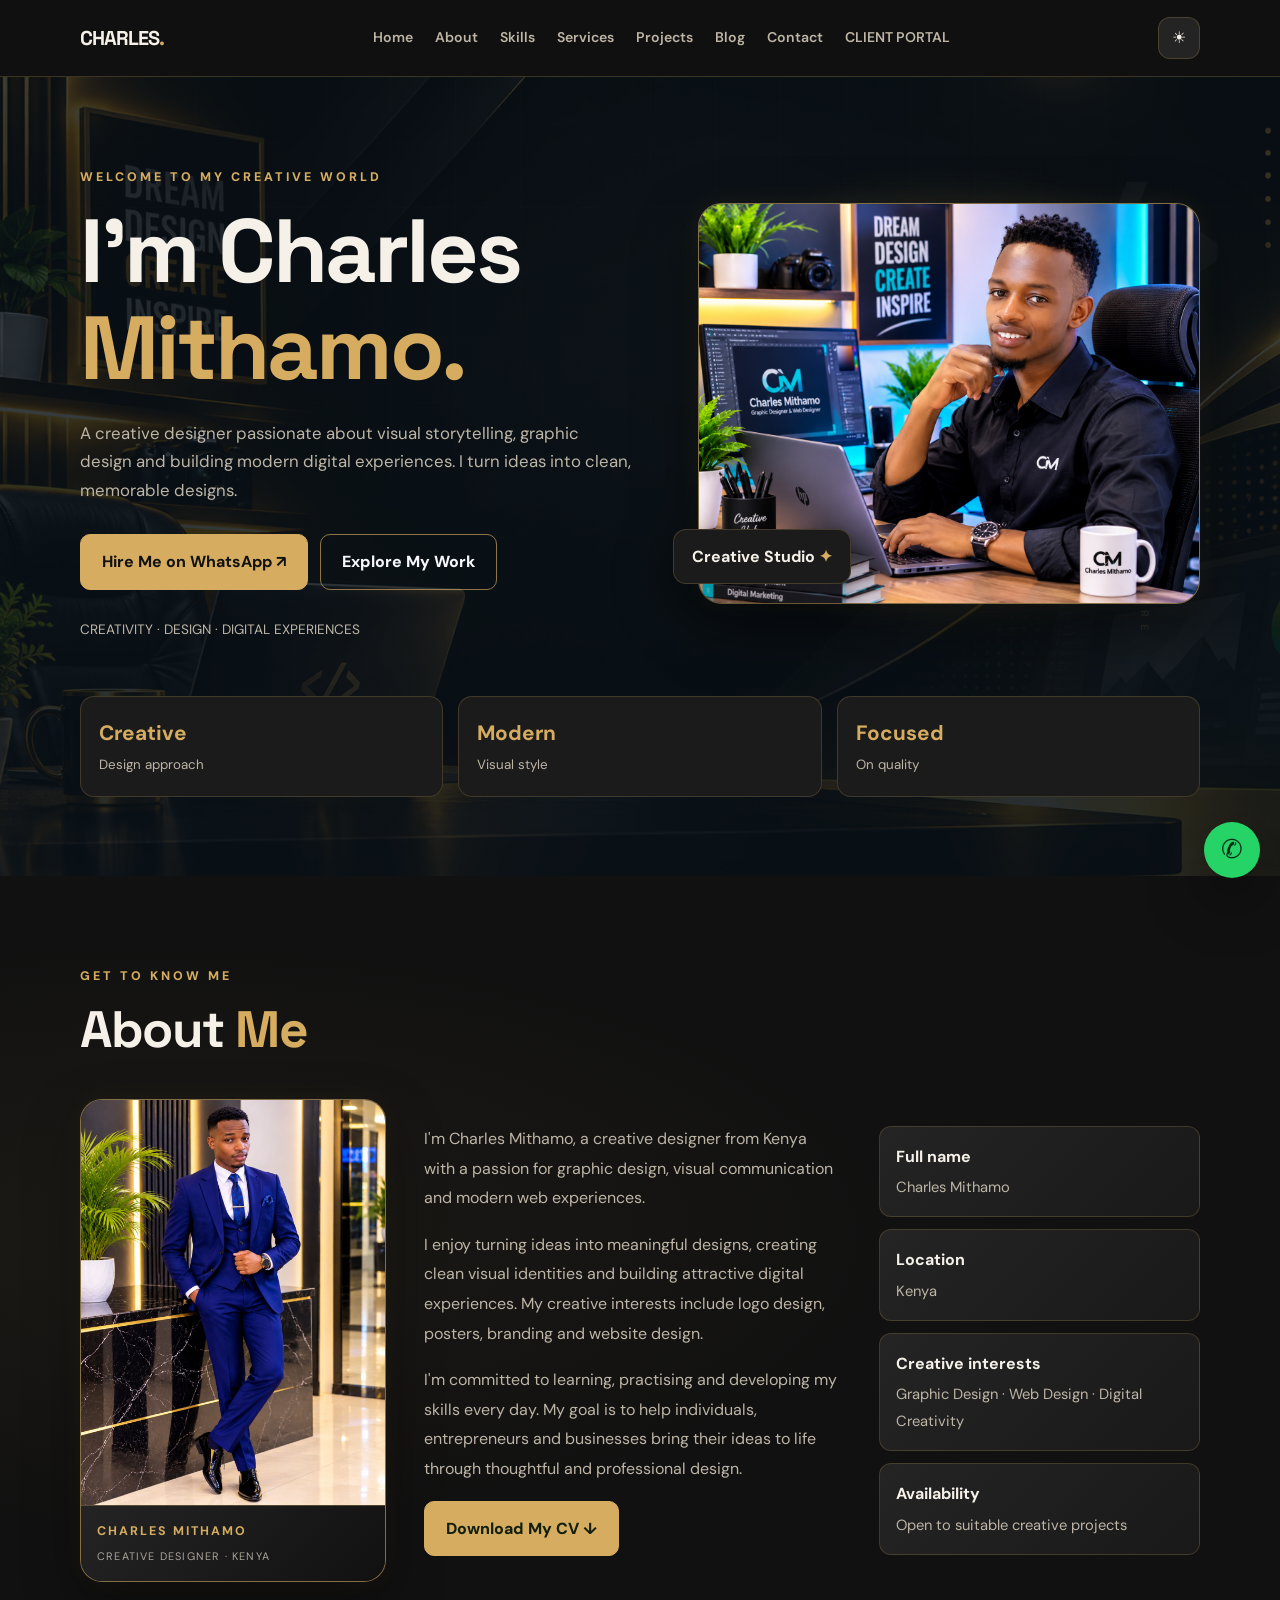
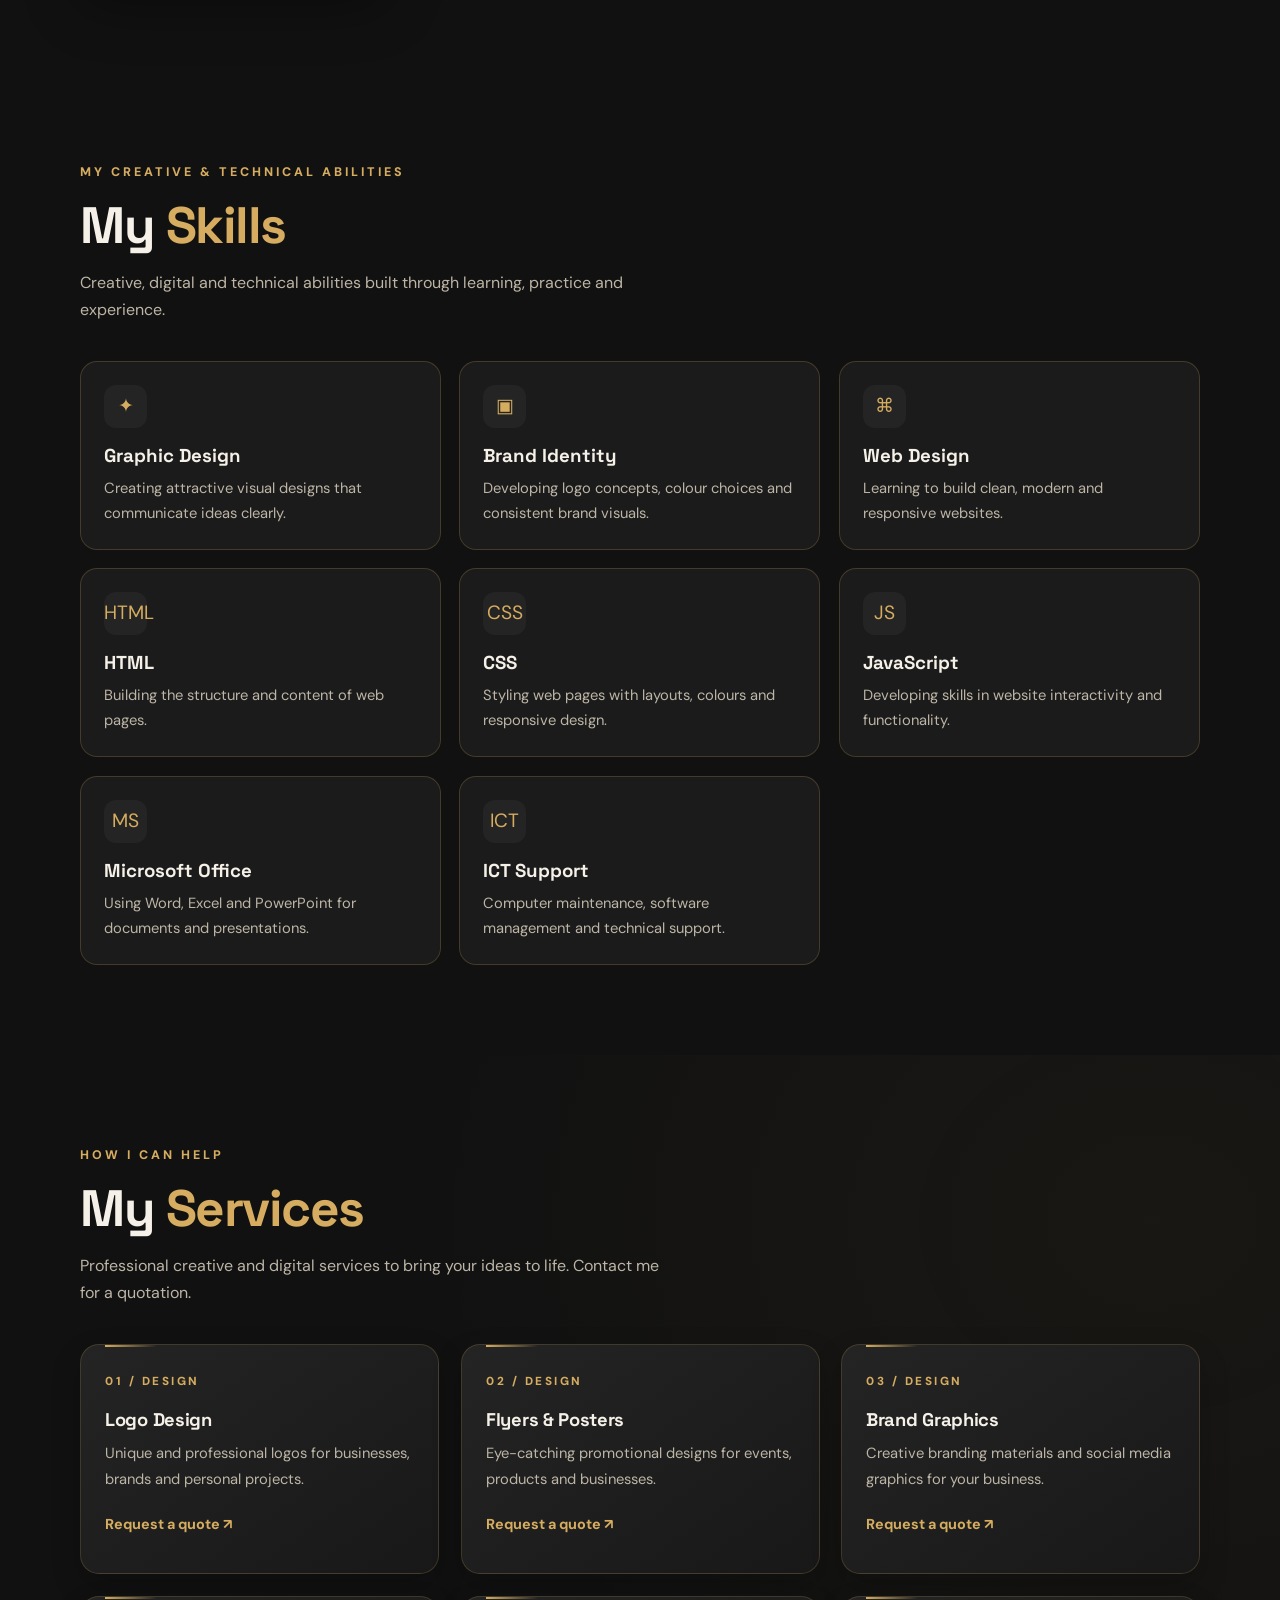
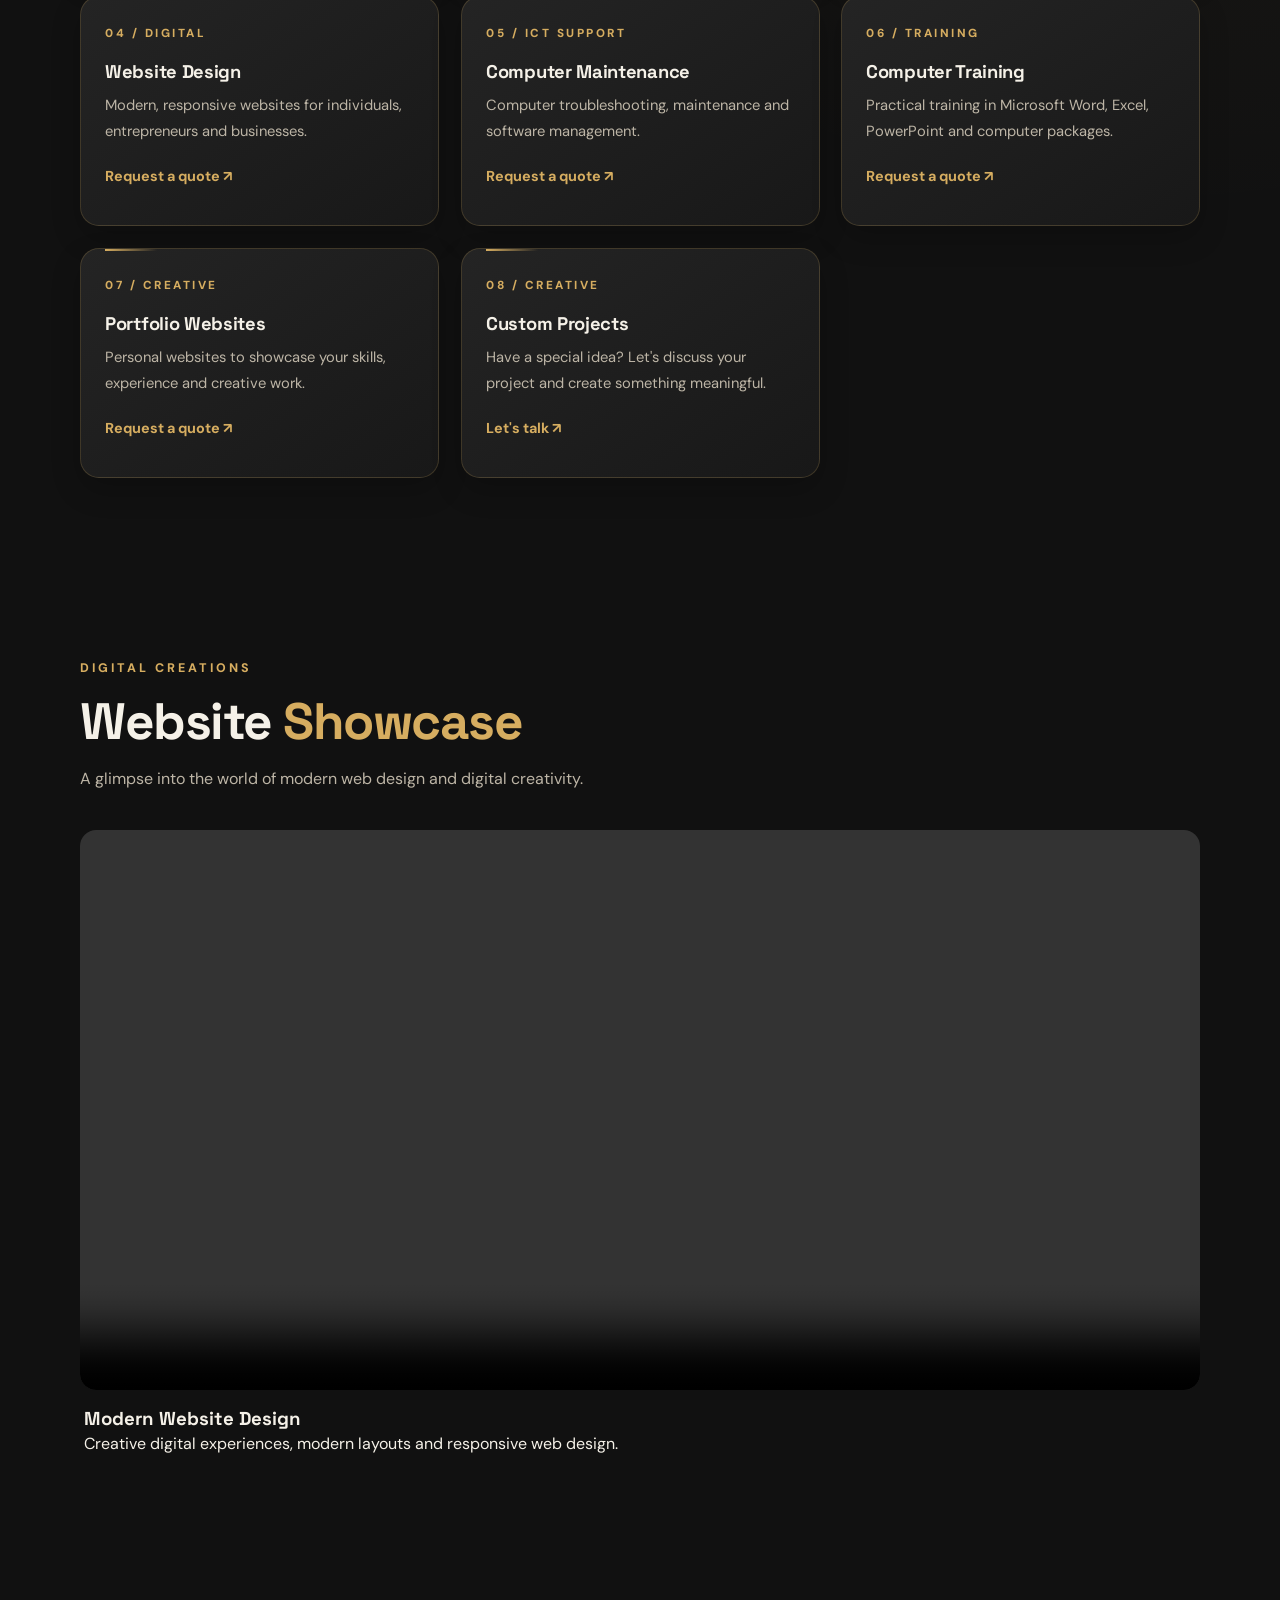
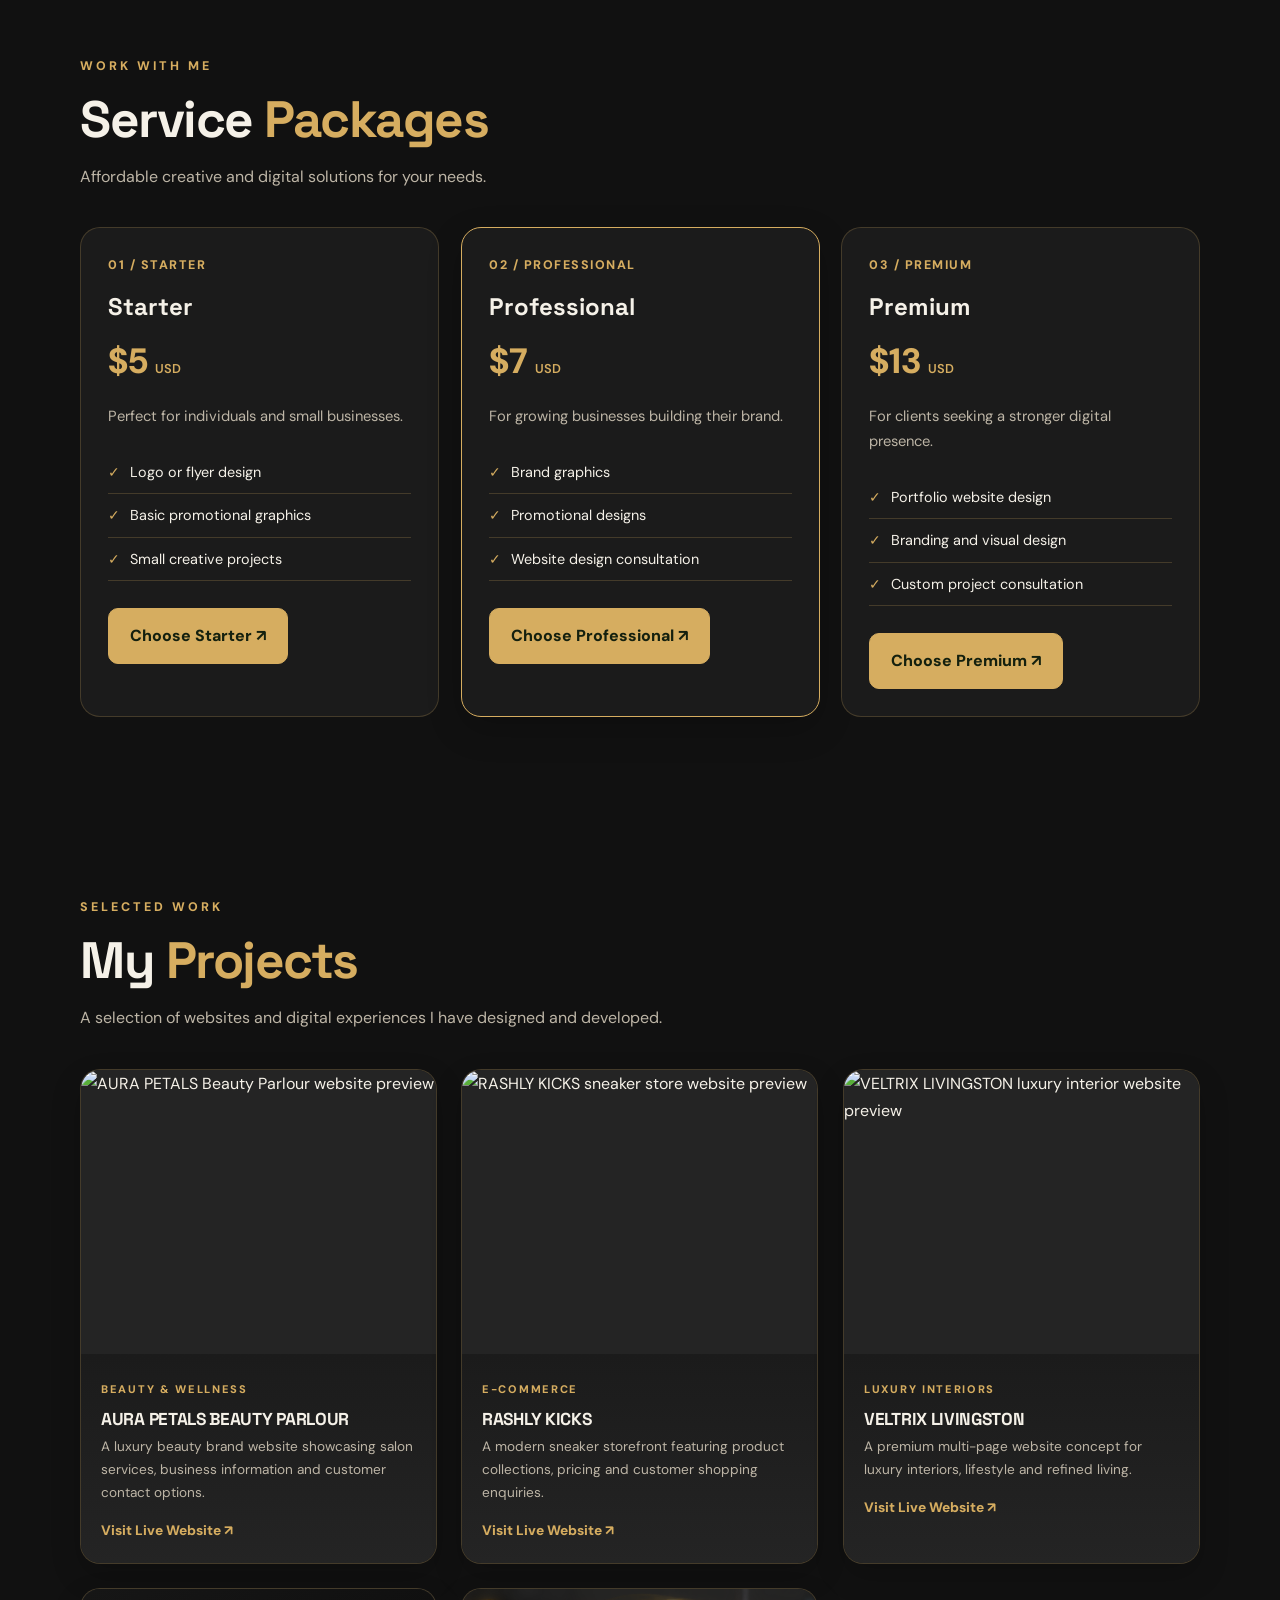
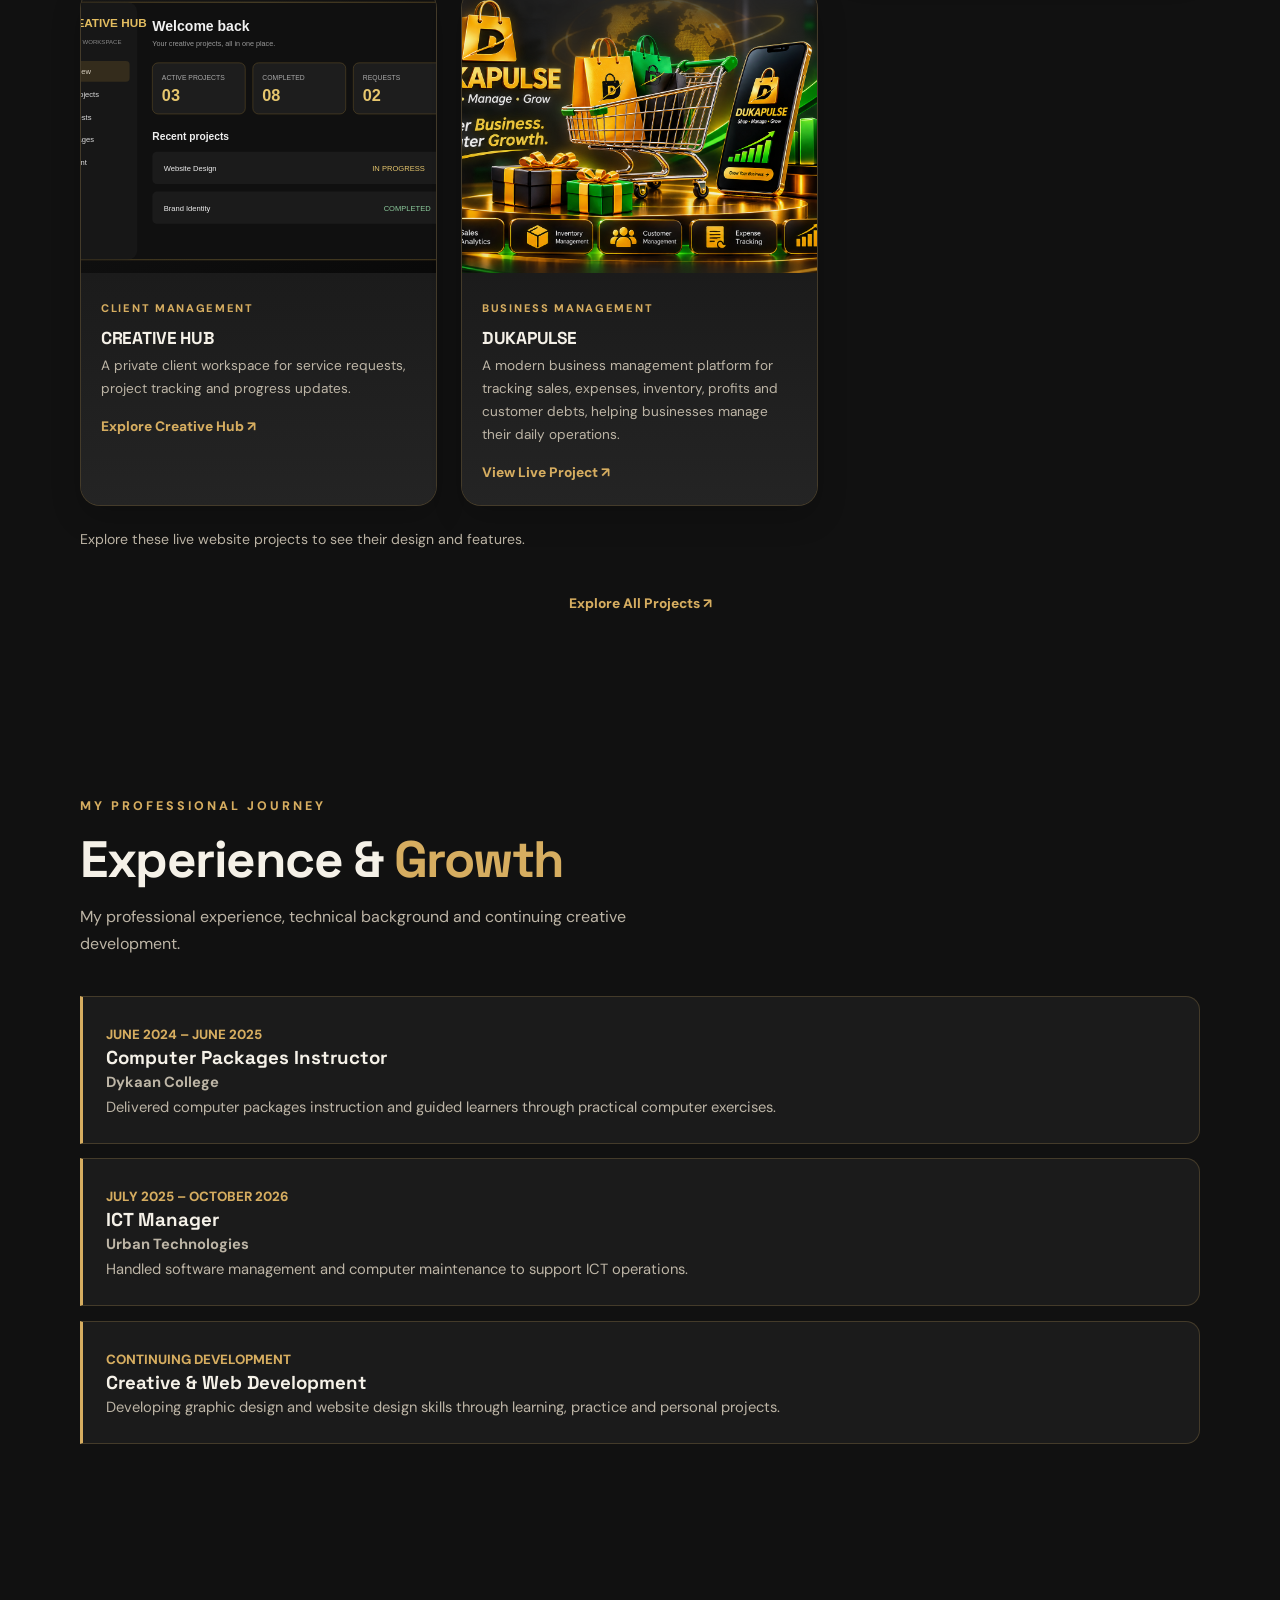
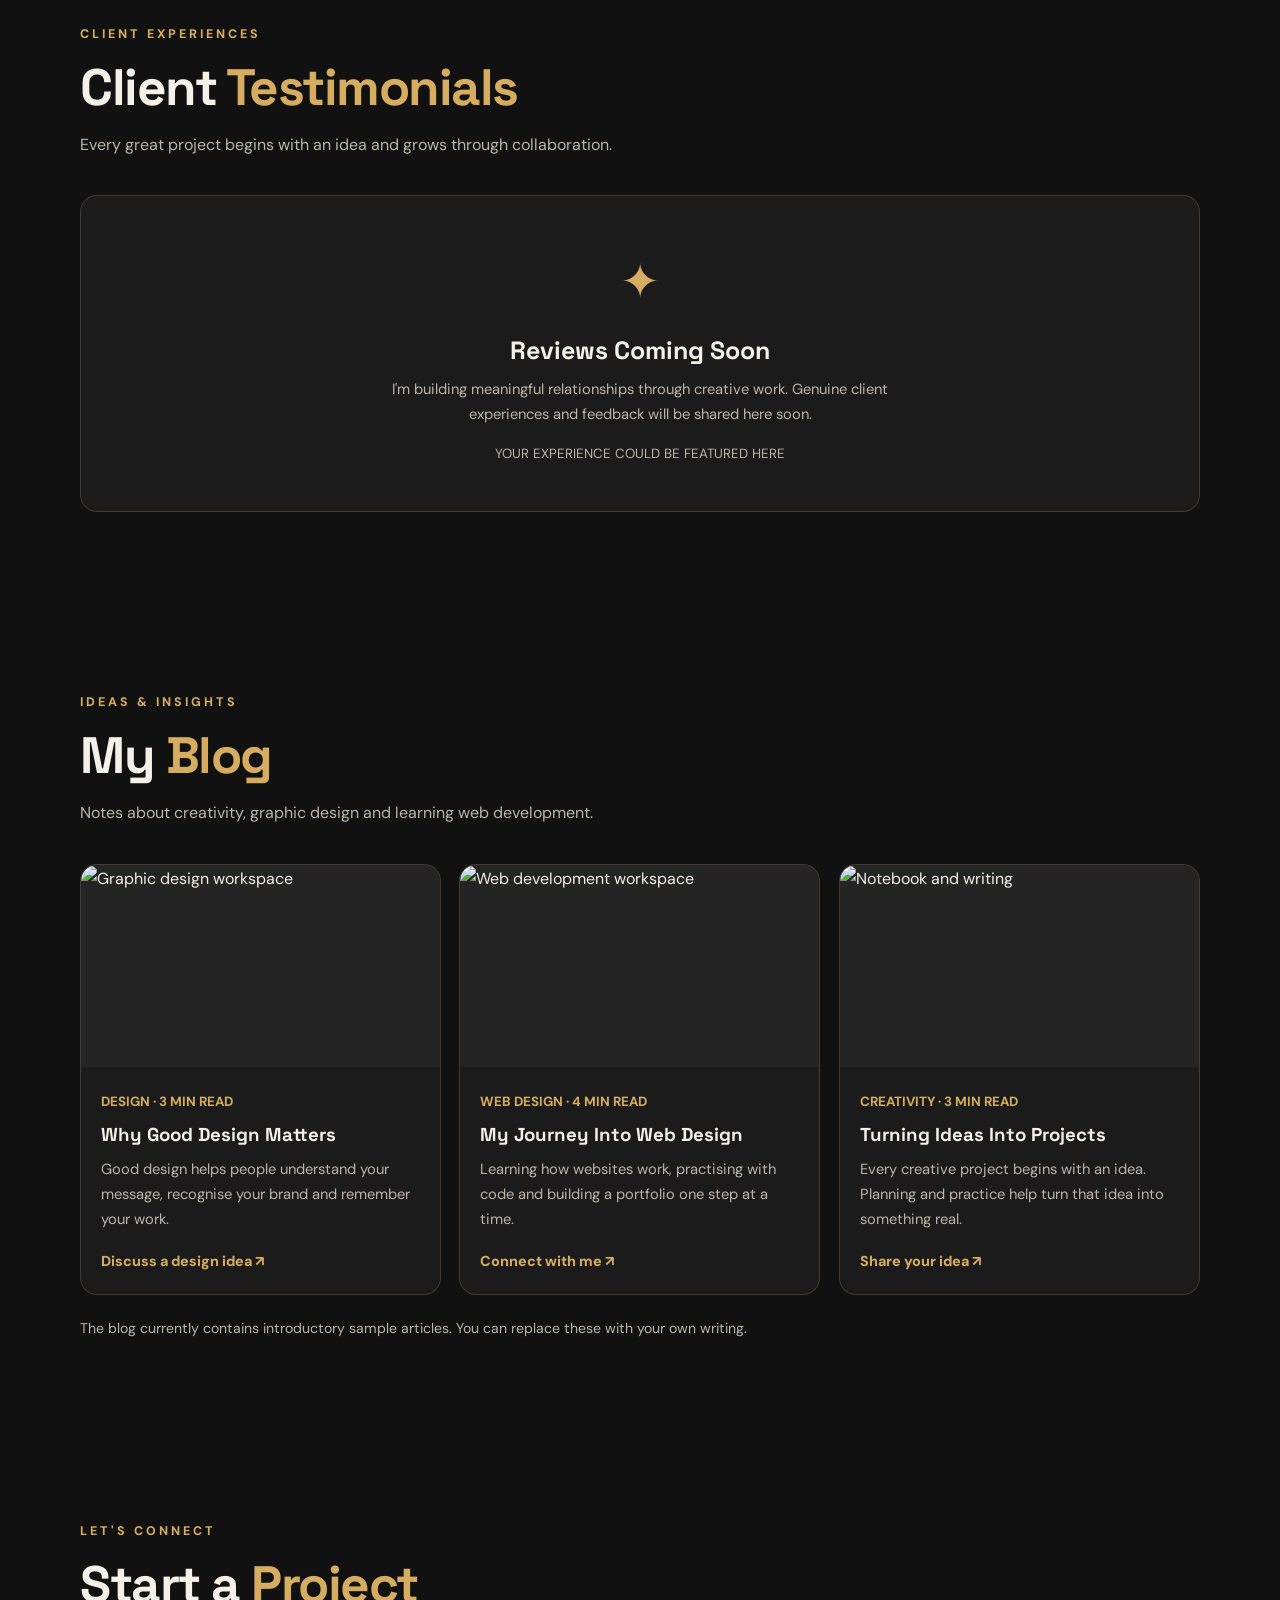
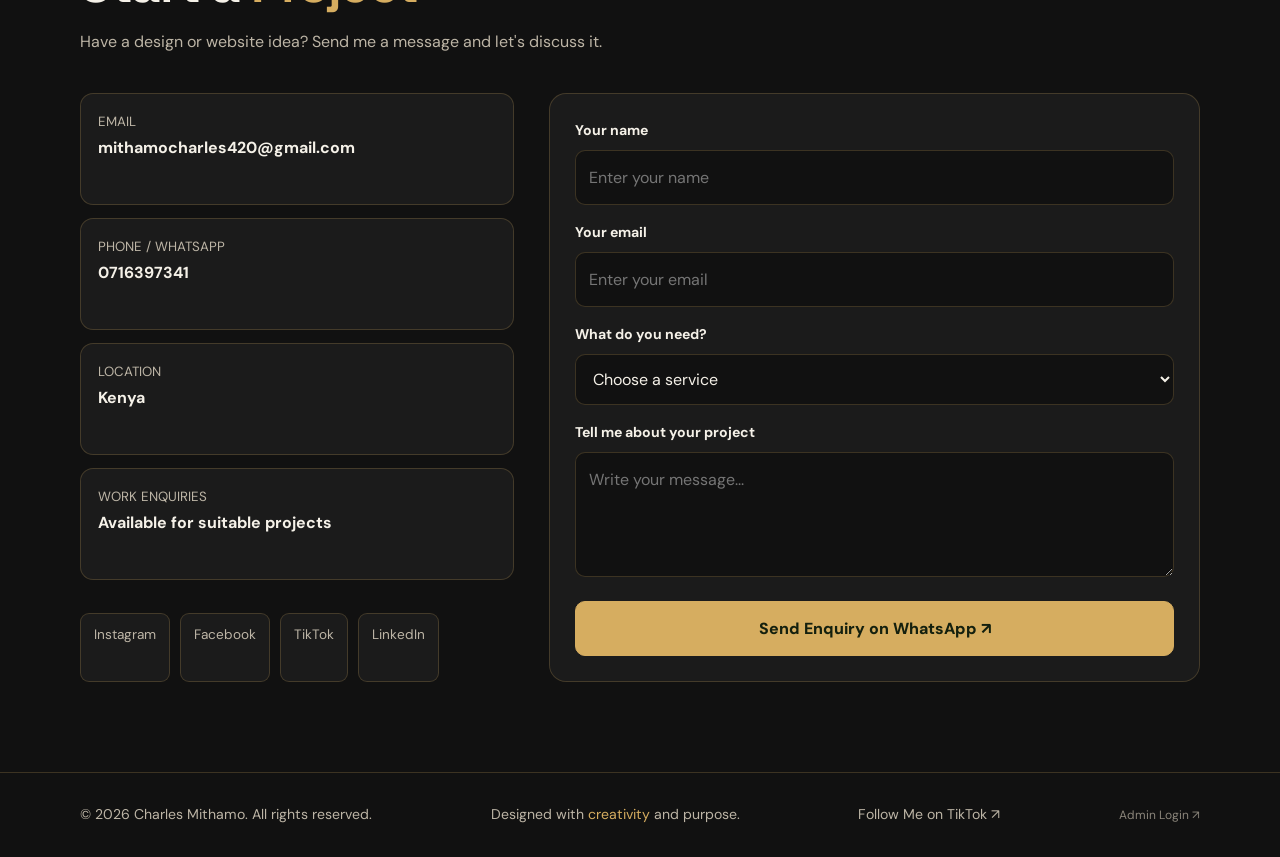
==== commit a80b6dd8: "Fix responsive portfolio project alignment" ====
--- a/index.html
+++ b/index.html
@@ -1409,6 +1409,66 @@
 
 /* END GRAPHITE CHAMPAGNE ABOUT SERVICES V1 */
 
+
+
+/* PROJECT GRID — RESPONSIVE ALIGNMENT FIX */
+.projects-grid {
+  display: grid;
+  grid-template-columns: repeat(3, minmax(0, 1fr));
+  align-items: stretch;
+  gap: 24px;
+}
+
+.projects-grid .project-card {
+  min-width: 0;
+  display: flex;
+  flex-direction: column;
+  overflow: hidden;
+}
+
+.projects-grid .project-card img {
+  display: block;
+  width: 100%;
+  aspect-ratio: 5 / 4;
+  object-fit: cover;
+}
+
+.projects-grid .project-info {
+  flex: 1;
+}
+
+@media (max-width: 850px) {
+  .projects-grid {
+    grid-template-columns: repeat(2, minmax(0, 1fr));
+    gap: 18px;
+  }
+}
+
+@media (max-width: 560px) {
+  .projects-grid {
+    grid-template-columns: repeat(2, minmax(0, 1fr));
+    gap: 12px;
+  }
+
+  .projects-grid .project-info {
+    padding: 13px;
+  }
+
+  .projects-grid .project-category {
+    font-size: .62rem;
+    letter-spacing: 1px;
+  }
+
+  .projects-grid .project-info h3 {
+    font-size: .95rem;
+  }
+
+  .projects-grid .project-info p {
+    font-size: .82rem;
+    line-height: 1.6;
+  }
+}
+/* END PROJECT GRID FIX */
 
   </style>
   <link rel="icon" type="image/svg+xml" href="favicon.svg">
@@ -1775,8 +1835,6 @@
           <a class="project-live-link" href="client-portal/portal.html">Explore Creative Hub ↗</a>
         </div>
       </article>
-    </div>
-
       <article class="project-card reveal" data-image="assets/images/dukapulse-3d-hero.png">
         <img src="assets/images/dukapulse-3d-hero.png" alt="DUKAPULSE business management platform preview">
         <div class="project-info">
@@ -1786,6 +1844,8 @@
           <a class="project-live-link" href="https://strategyxraylab.github.io/DUKAPULSE-/" target="_blank" rel="noopener">View Live Project ↗</a>
         </div>
       </article>
+
+    </div>
 
     <p class="project-note">Explore these live website projects to see their design and features.</p>
     <p class="projects-more"><a class="project-live-link" href="projects.html">Explore All Projects ↗</a></p>
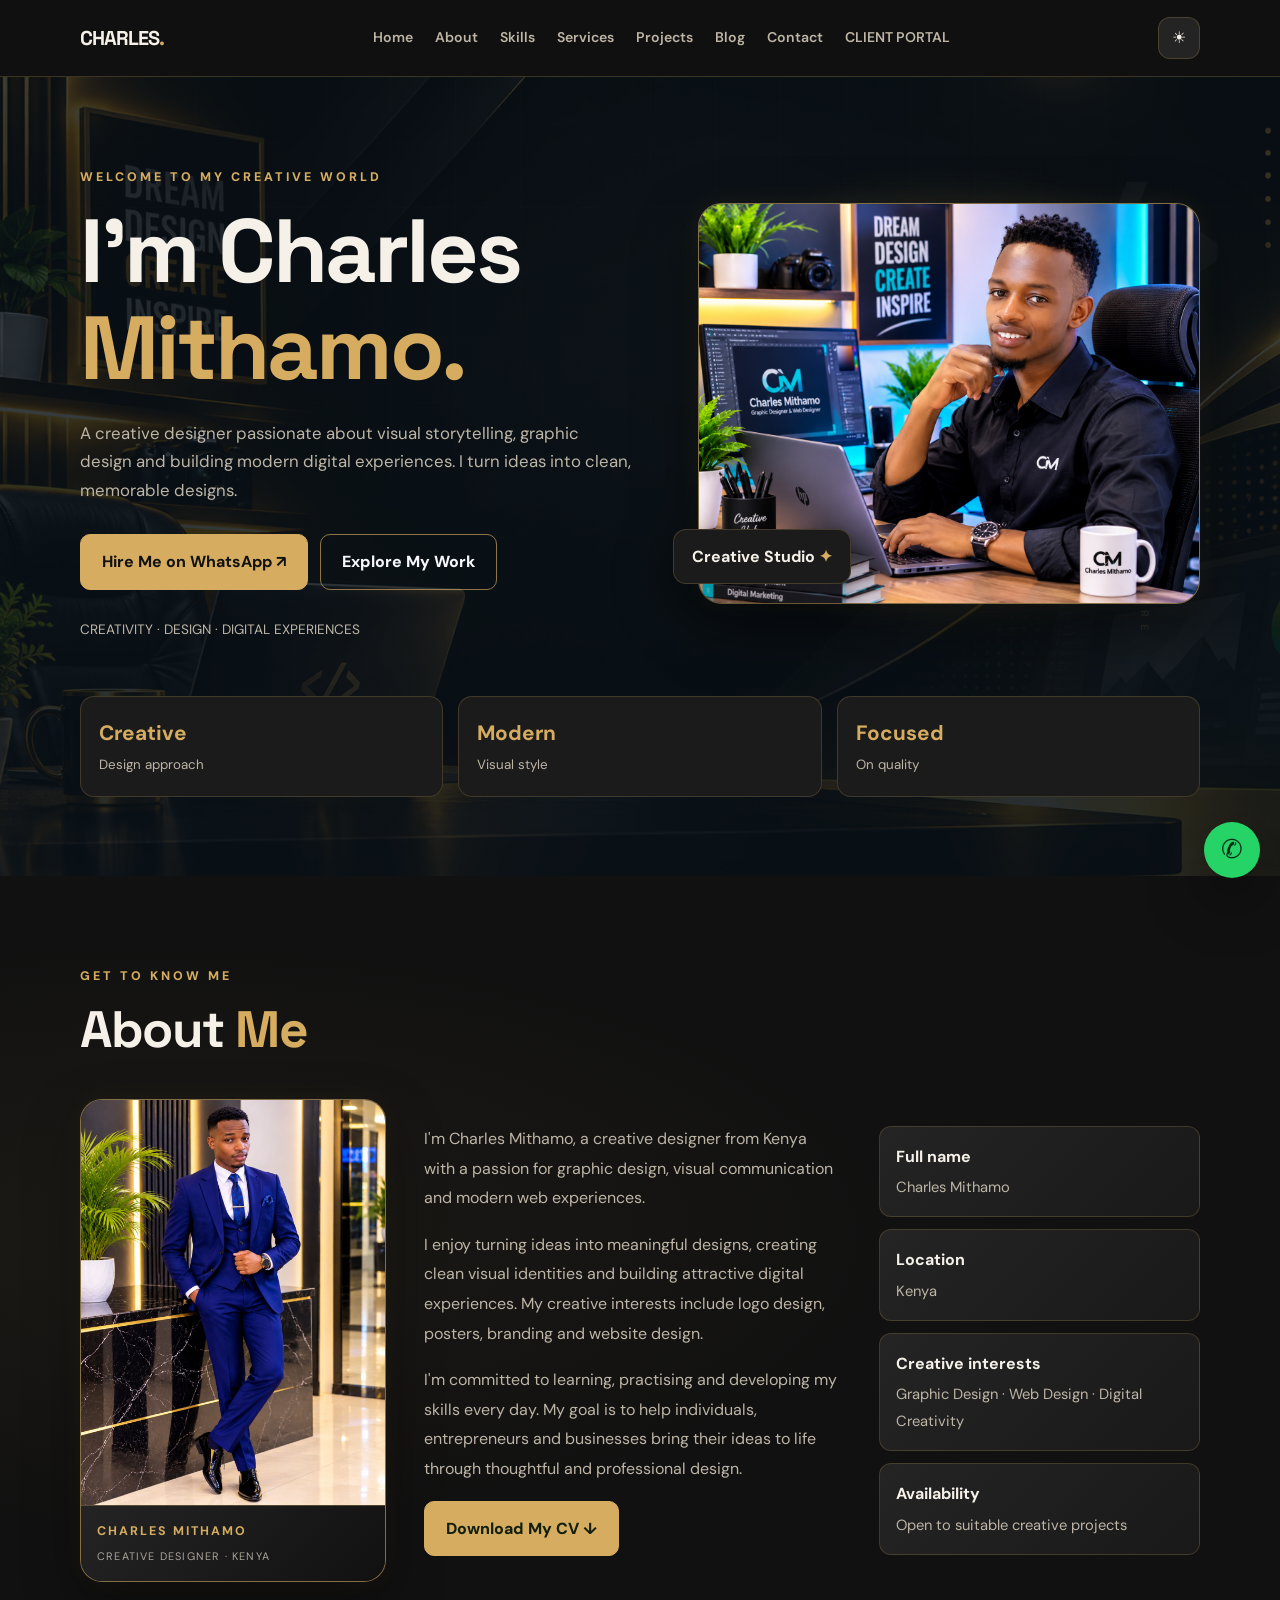
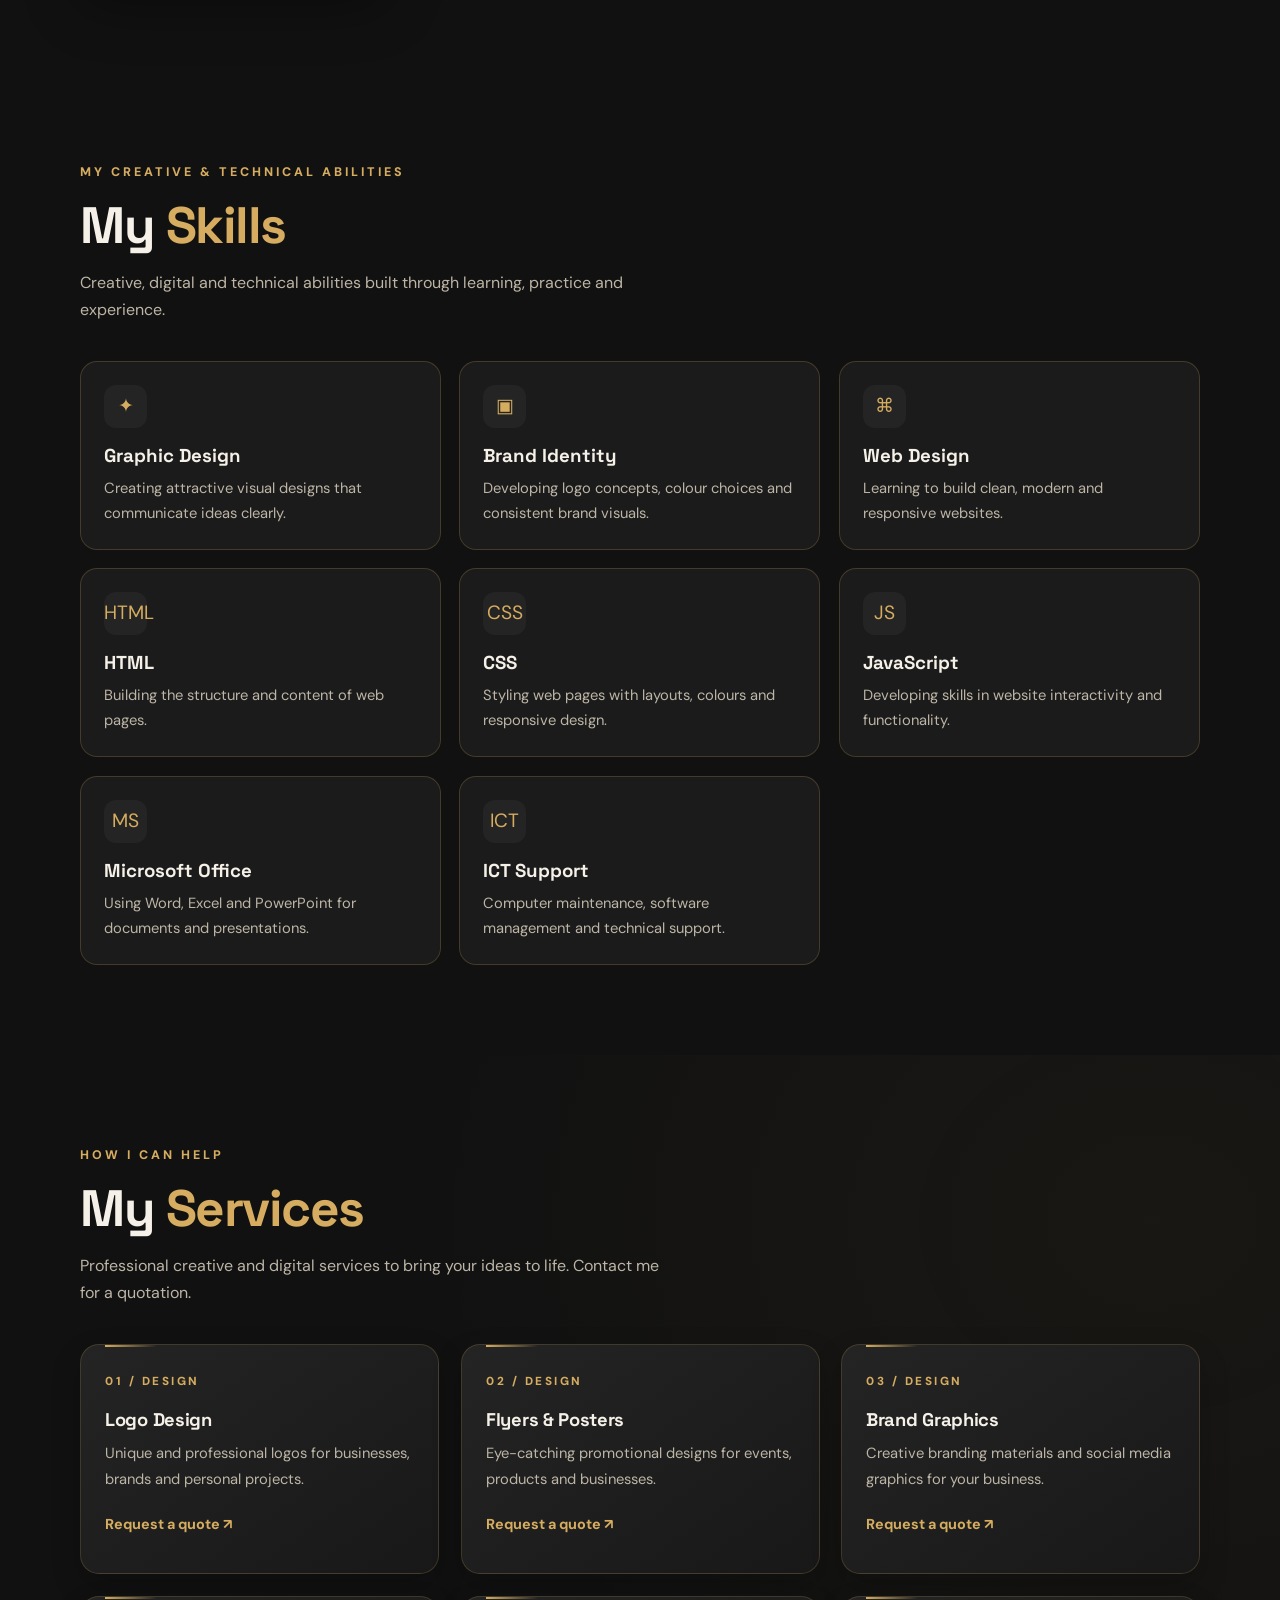
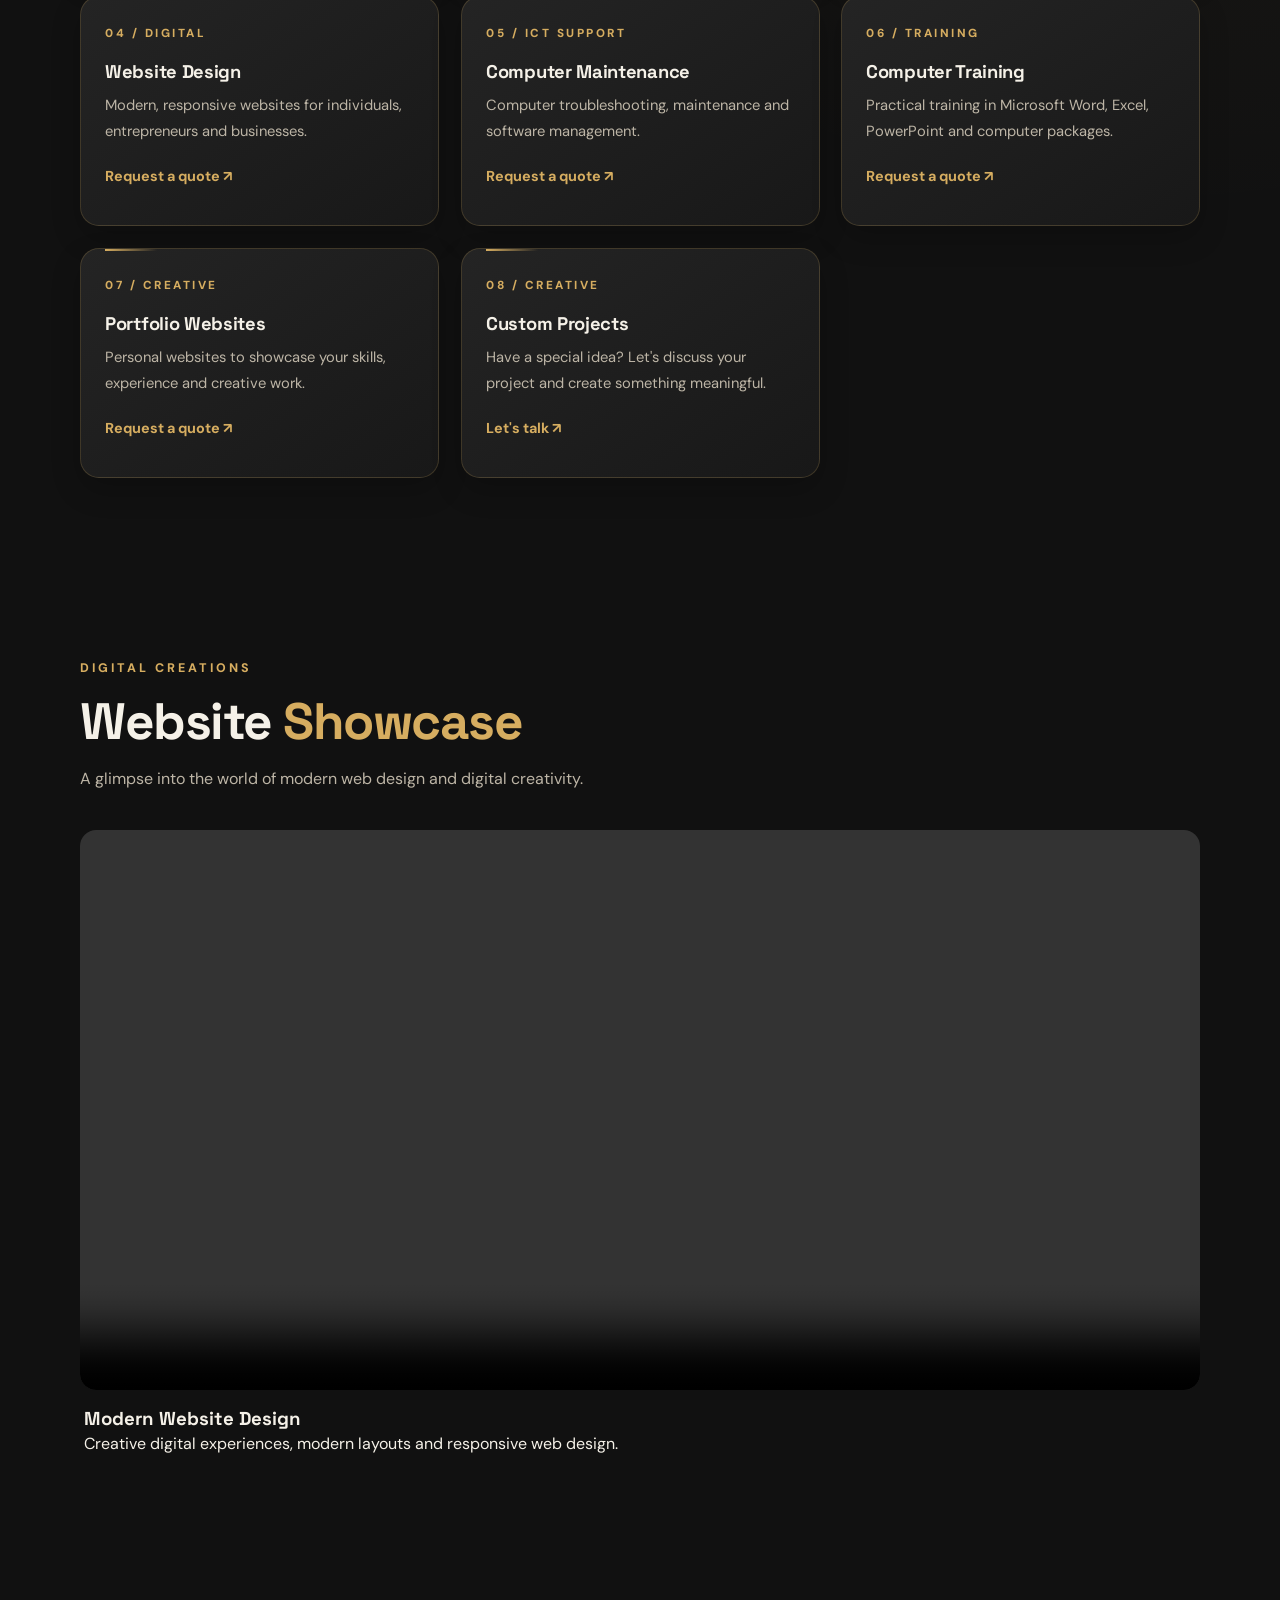
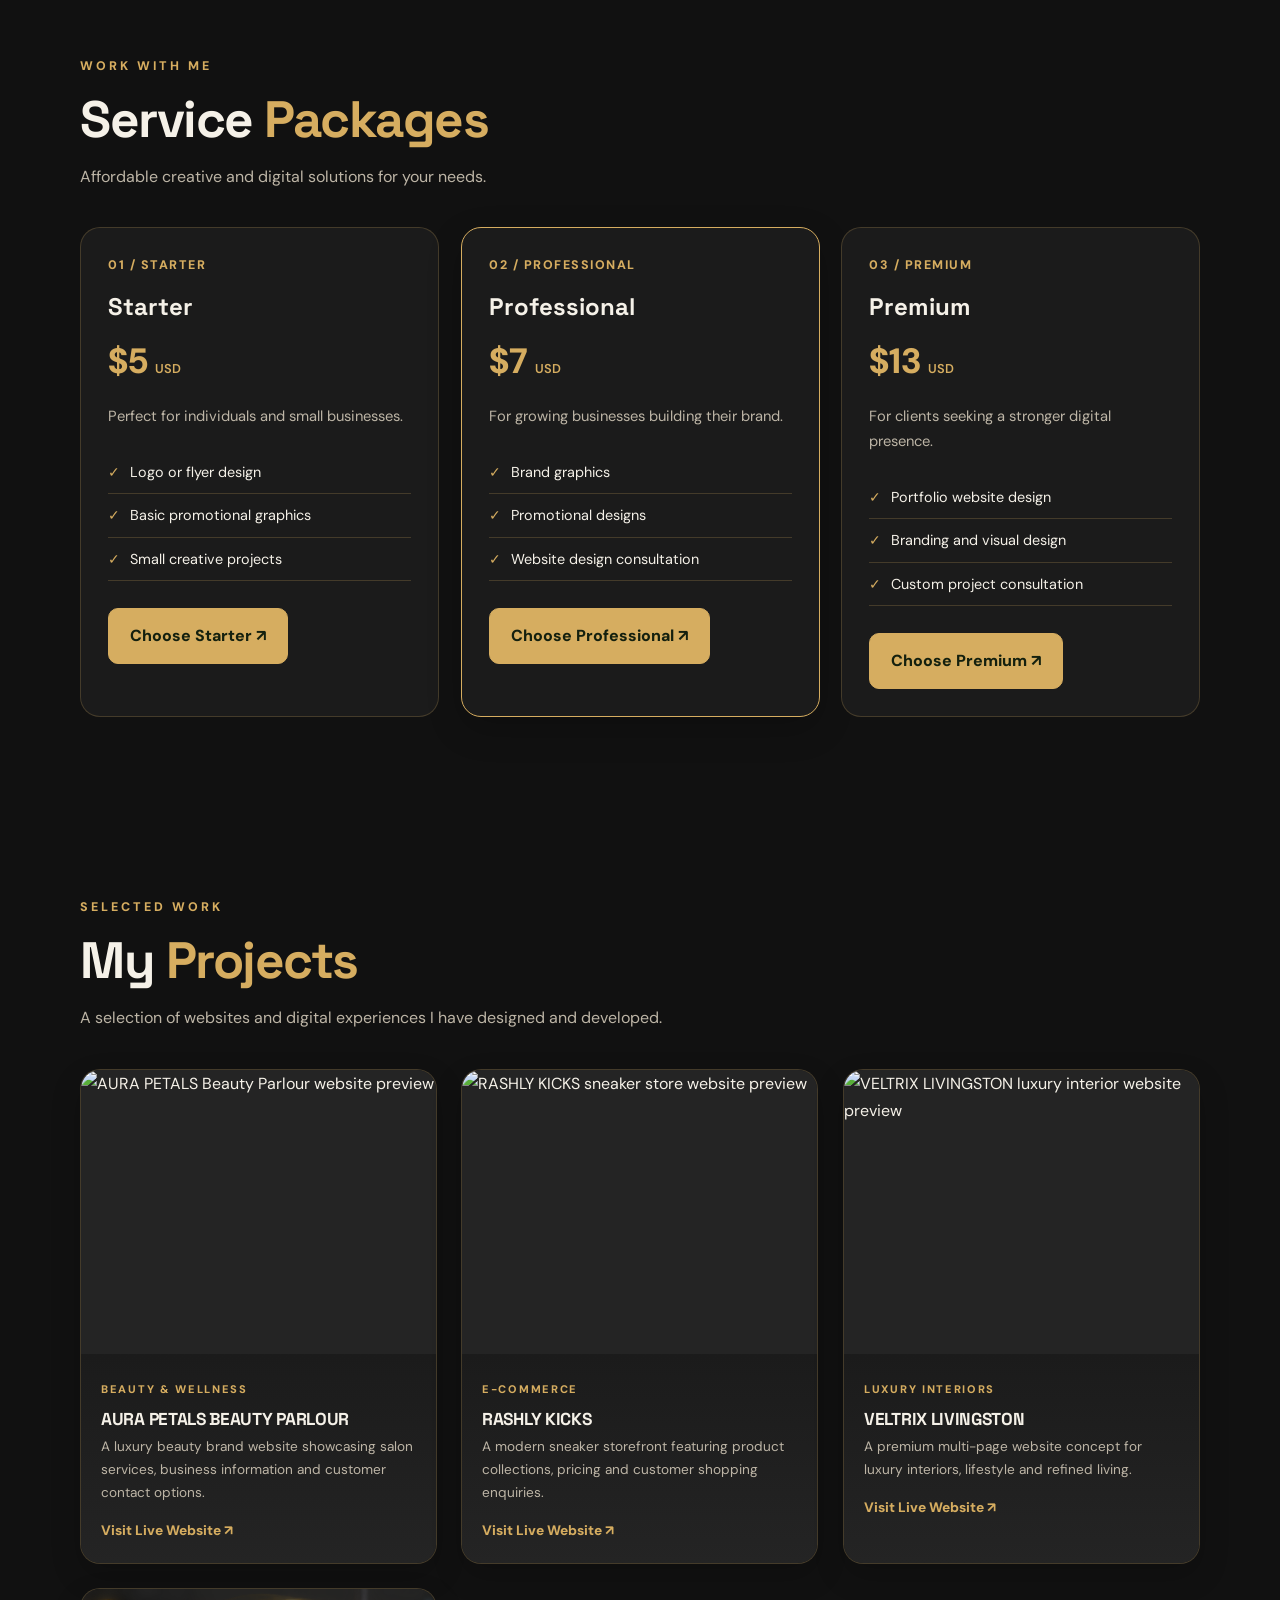
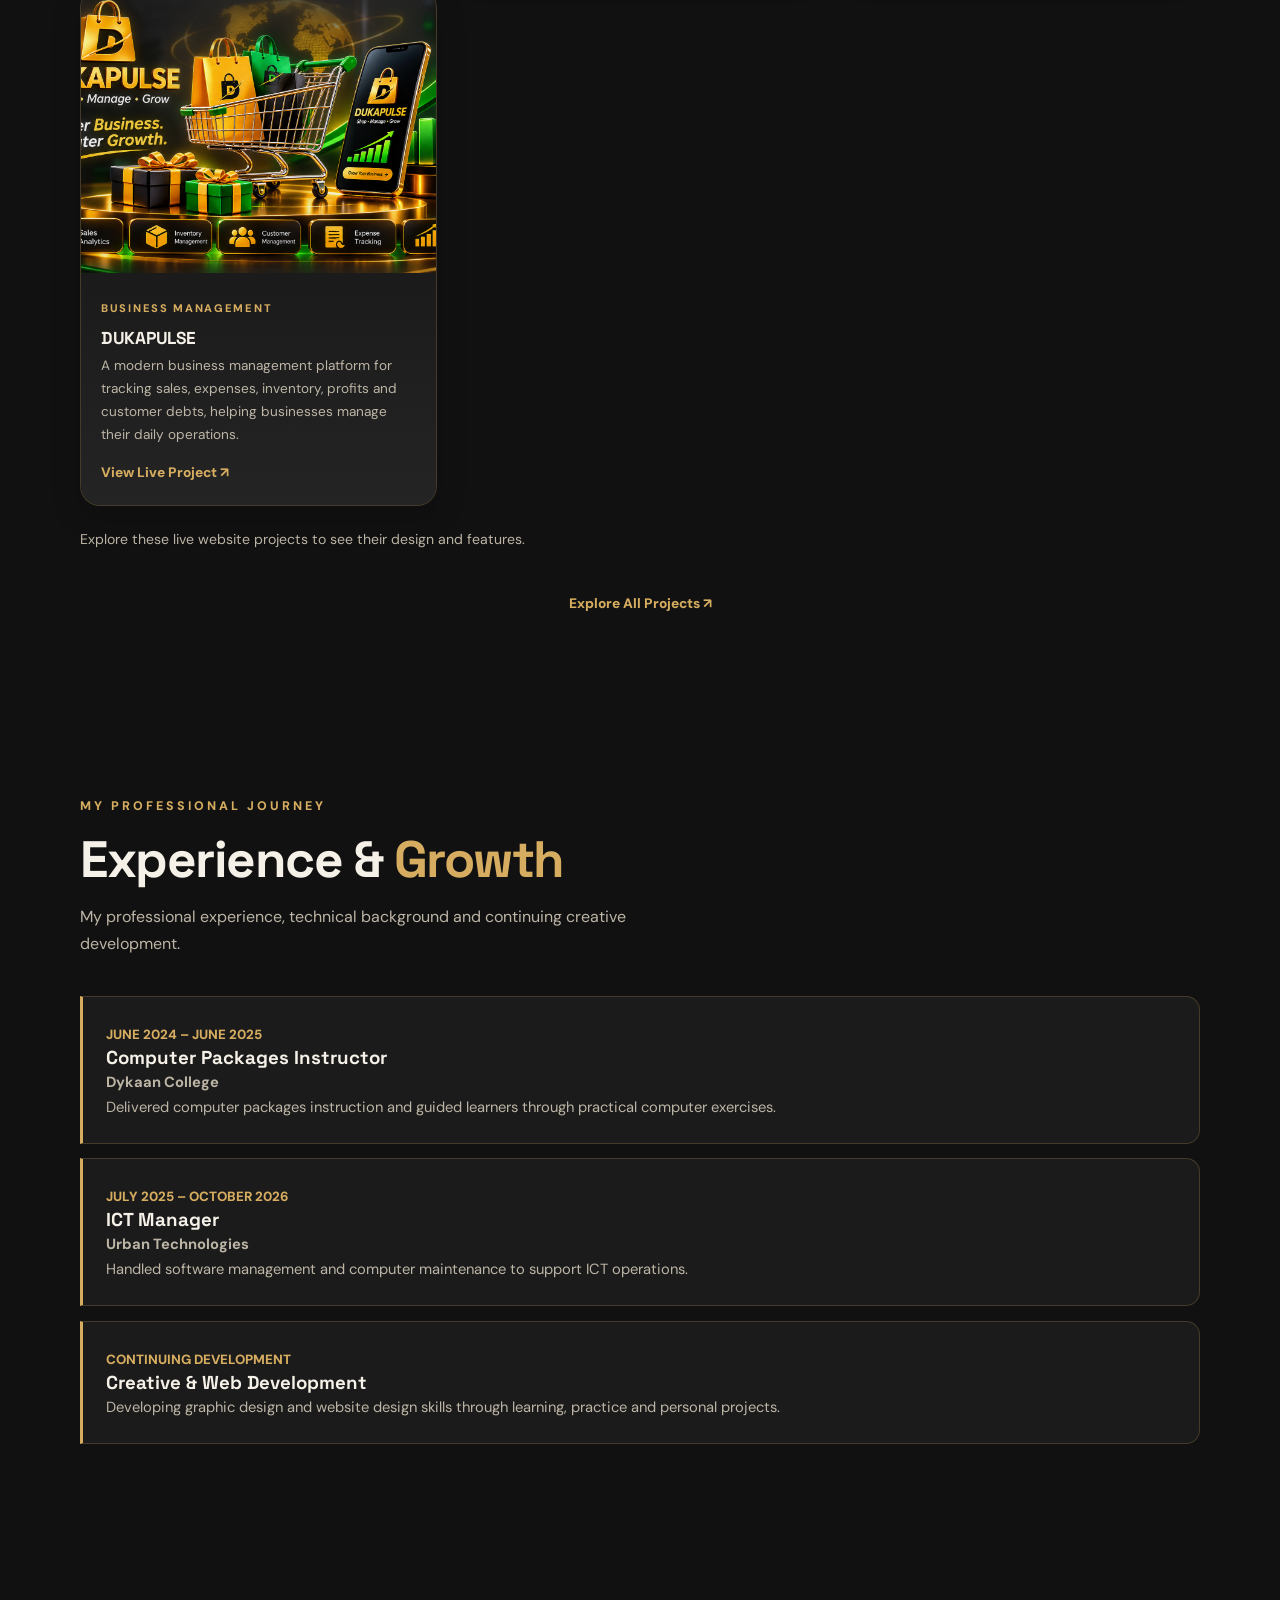
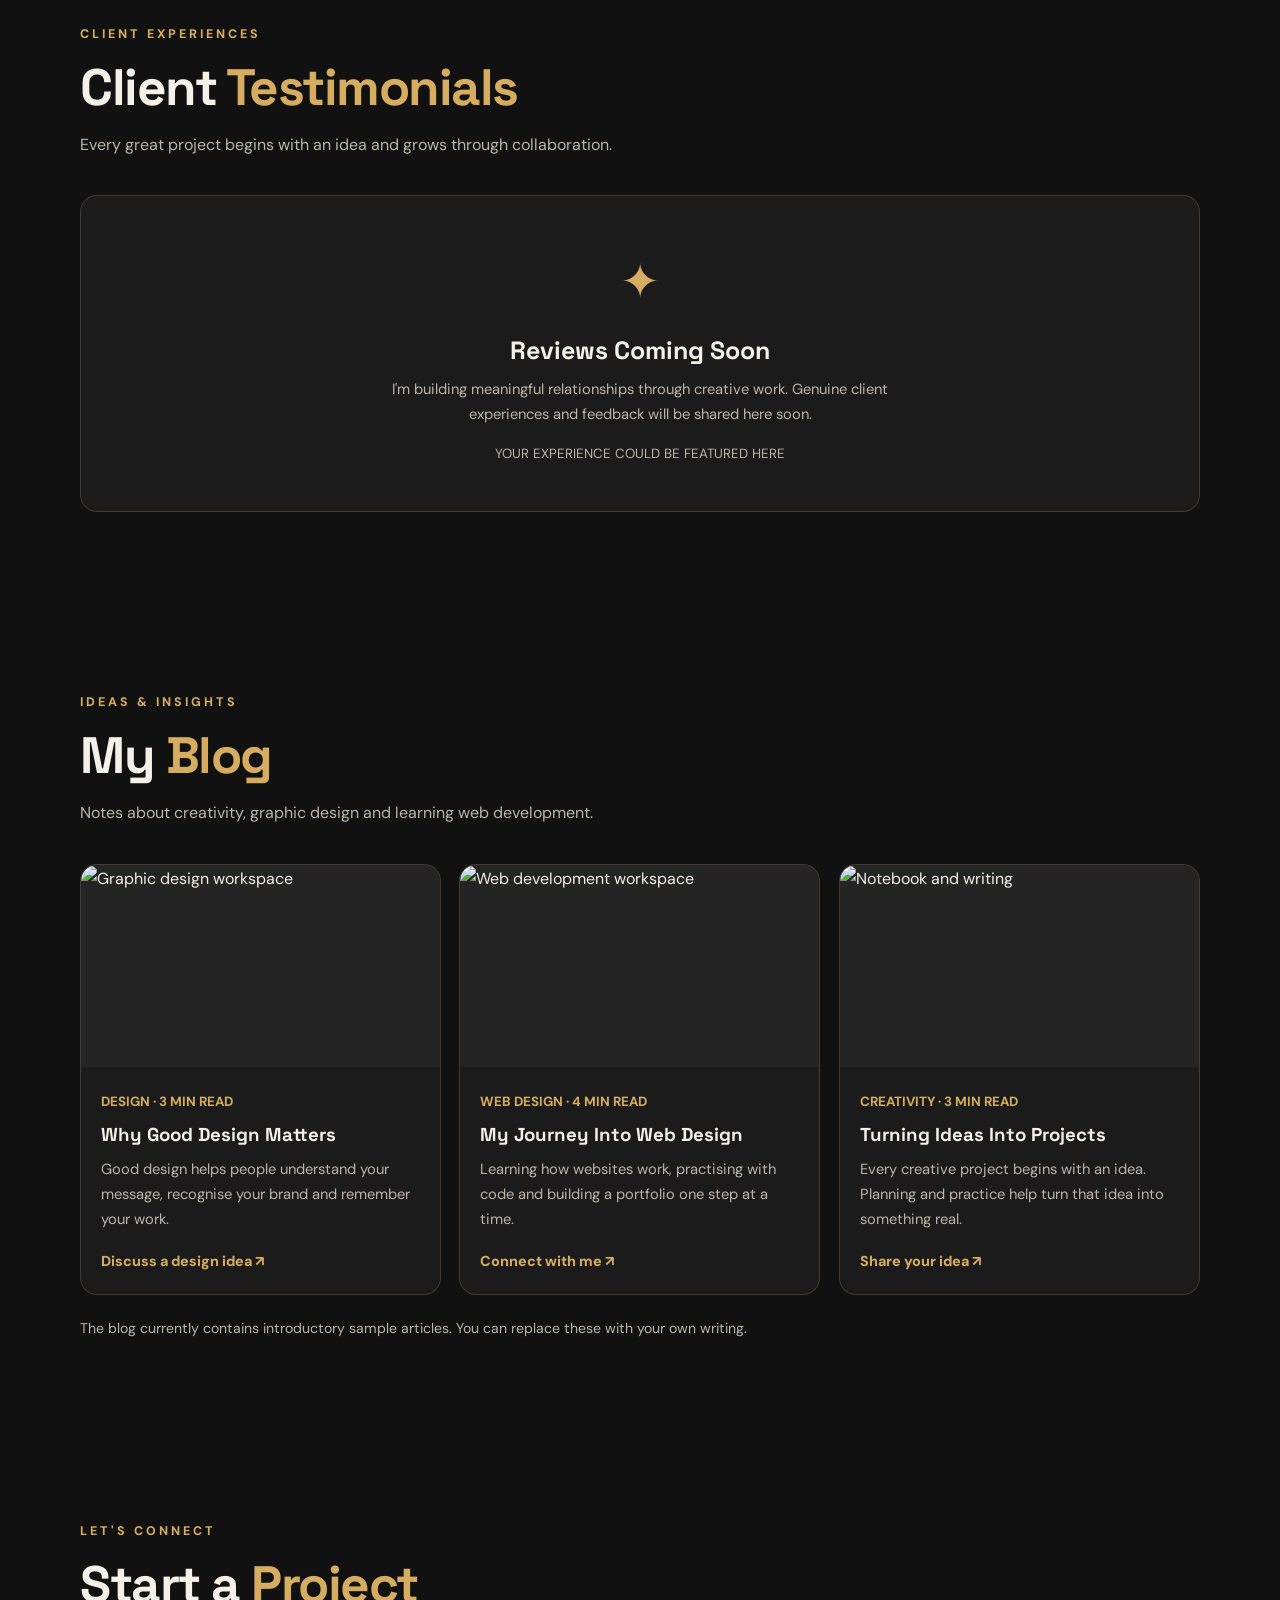
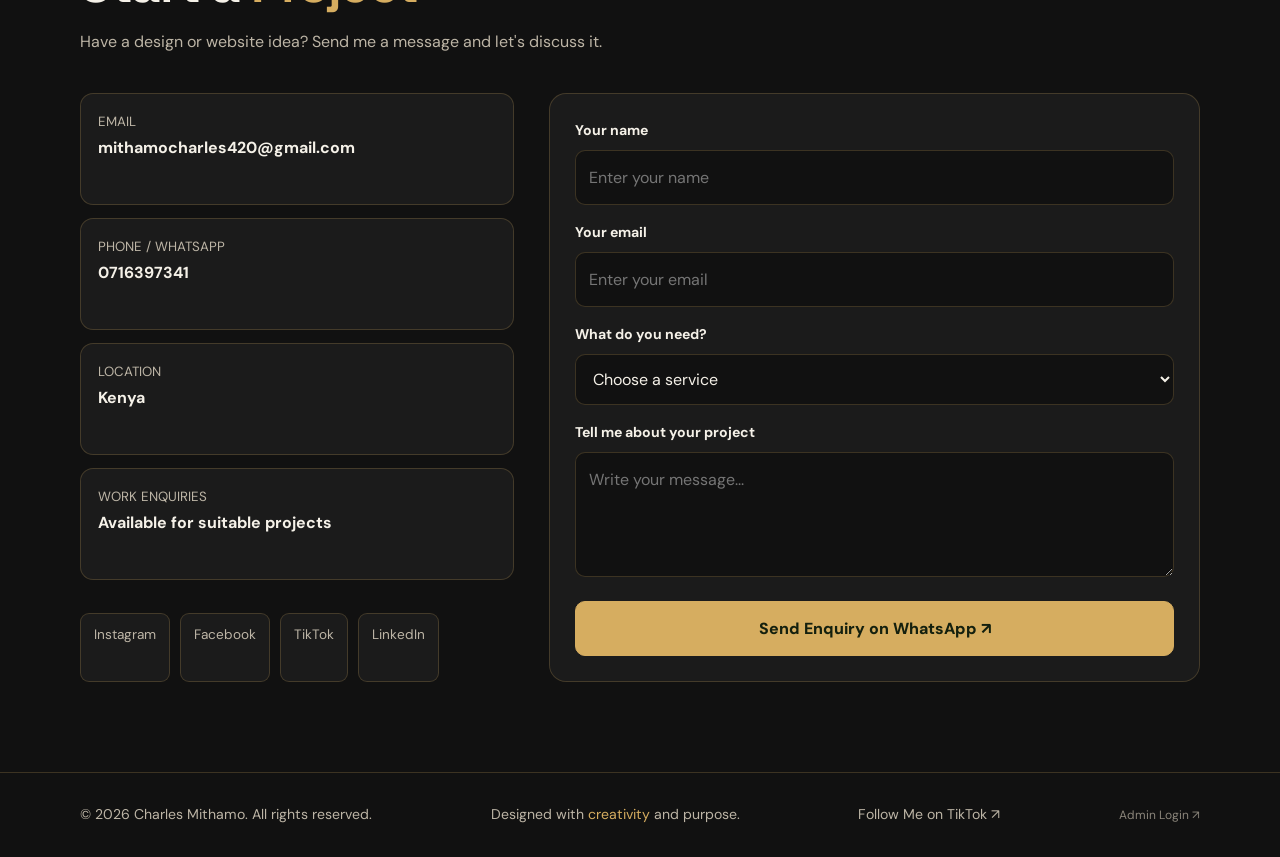
==== commit b651e765: "Remove Creative Hub from portfolio projects" ====
--- a/index.html
+++ b/index.html
@@ -1826,15 +1826,7 @@
         </div>
       </article>
 
-      <article class="project-card reveal" data-image="assets/project-previews/creative-hub.svg">
-        <img src="assets/project-previews/creative-hub.svg" alt="Creative Hub client workspace dashboard preview">
-        <div class="project-info">
-          <span class="project-category">CLIENT MANAGEMENT</span>
-          <h3>CREATIVE HUB</h3>
-          <p>A private client workspace for service requests, project tracking and progress updates.</p>
-          <a class="project-live-link" href="client-portal/portal.html">Explore Creative Hub ↗</a>
-        </div>
-      </article>
+
       <article class="project-card reveal" data-image="assets/images/dukapulse-3d-hero.png">
         <img src="assets/images/dukapulse-3d-hero.png" alt="DUKAPULSE business management platform preview">
         <div class="project-info">
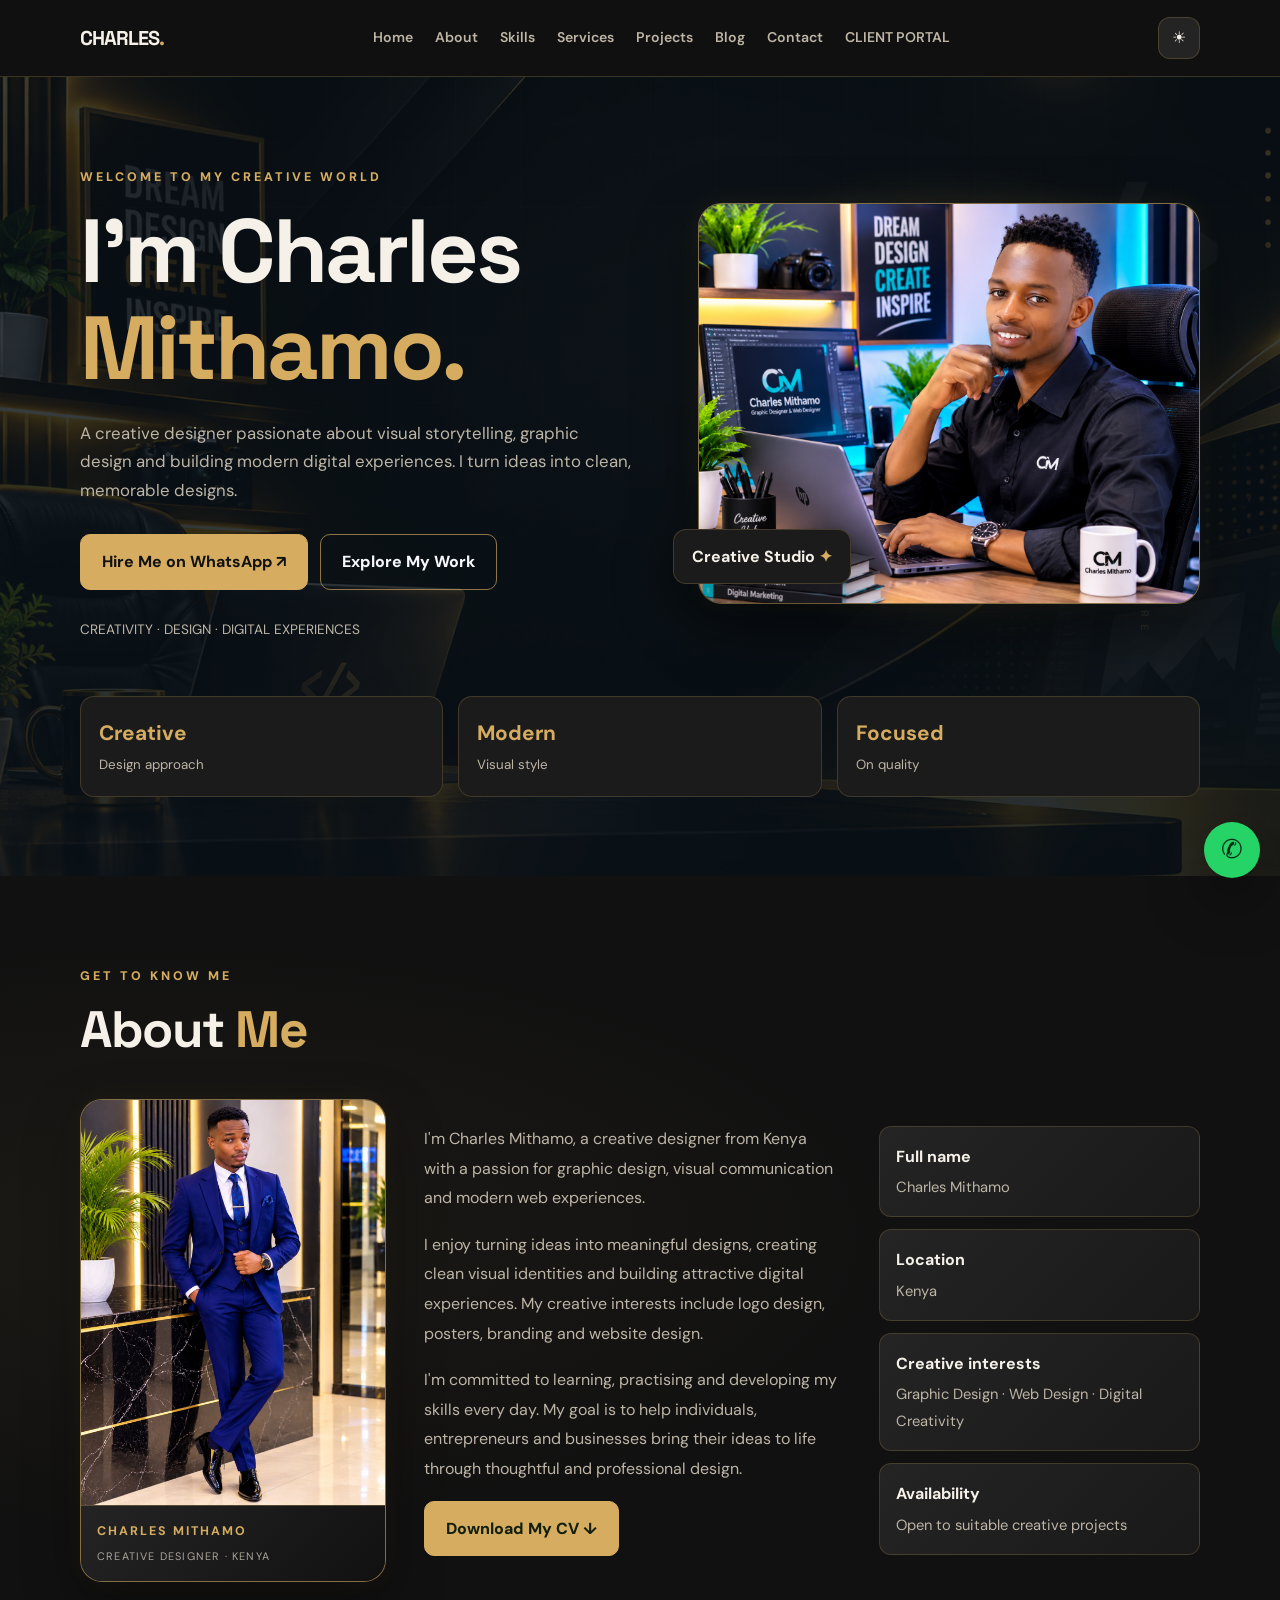
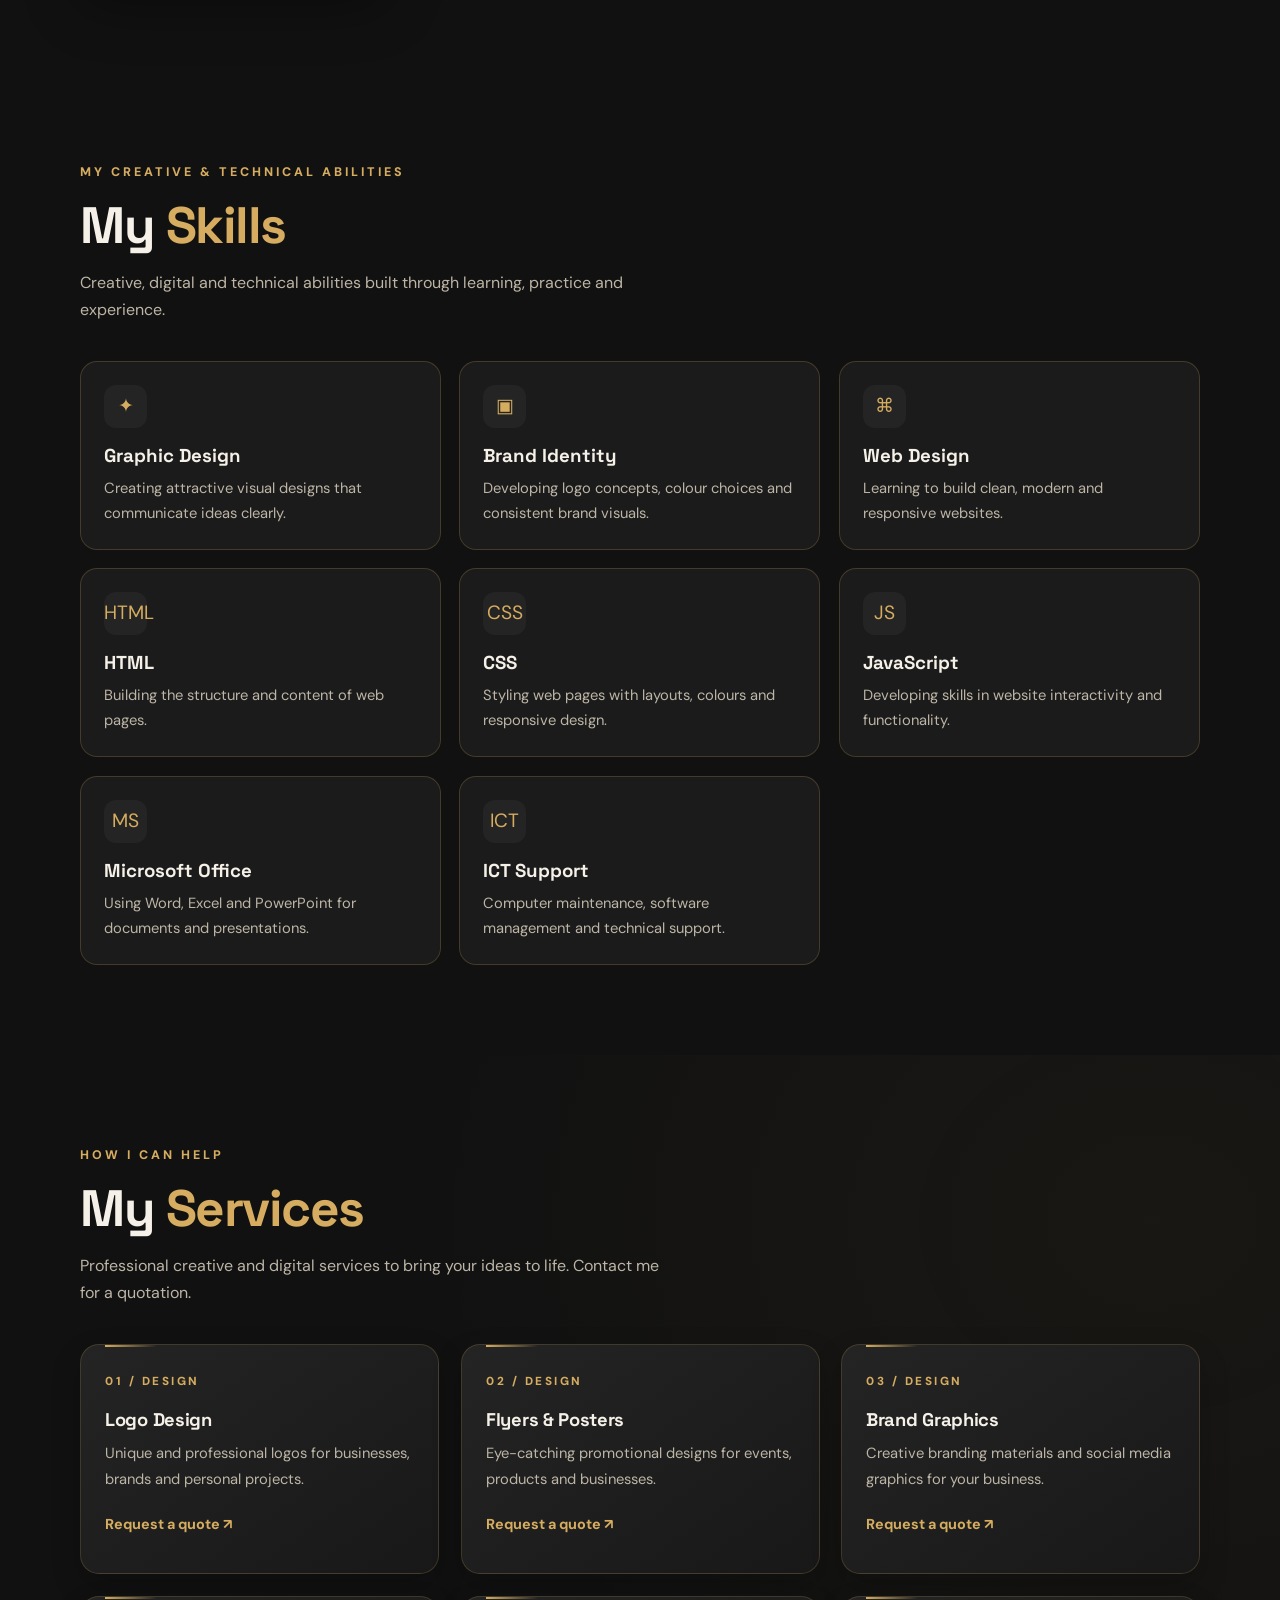
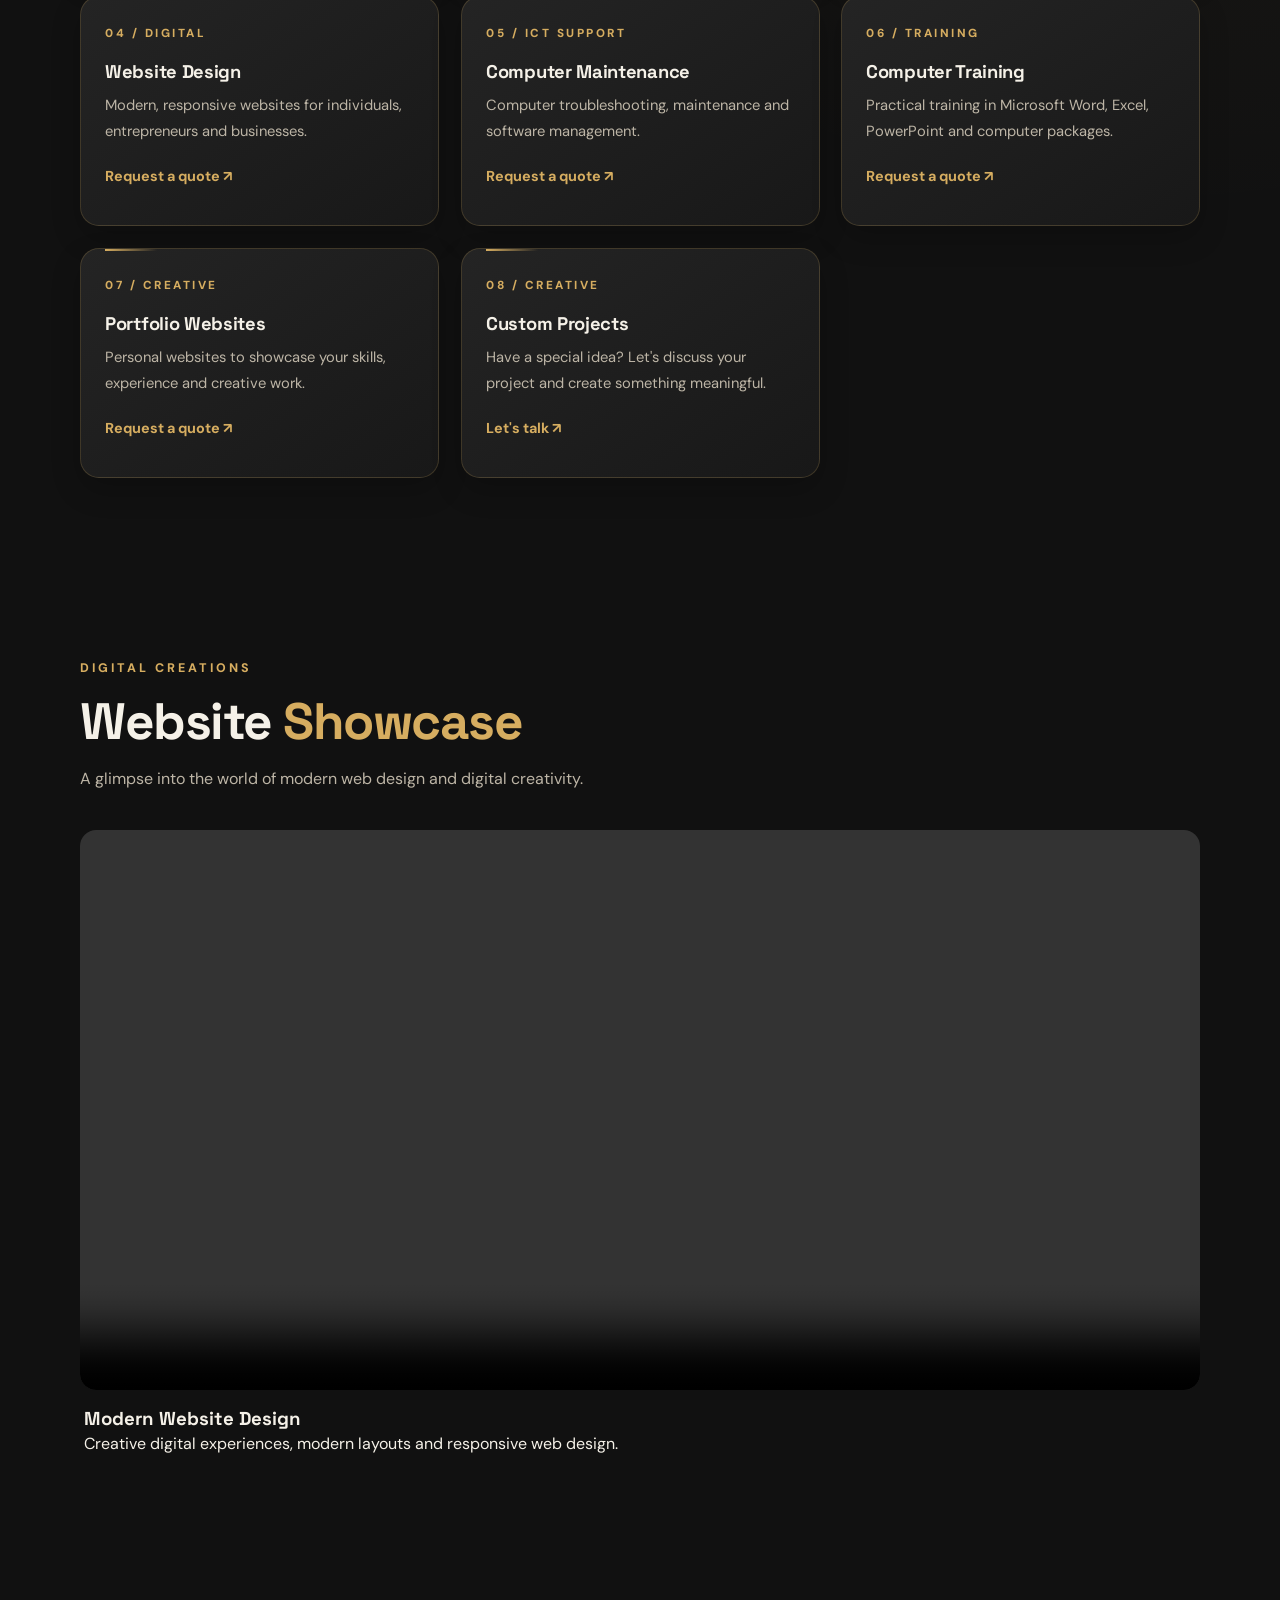
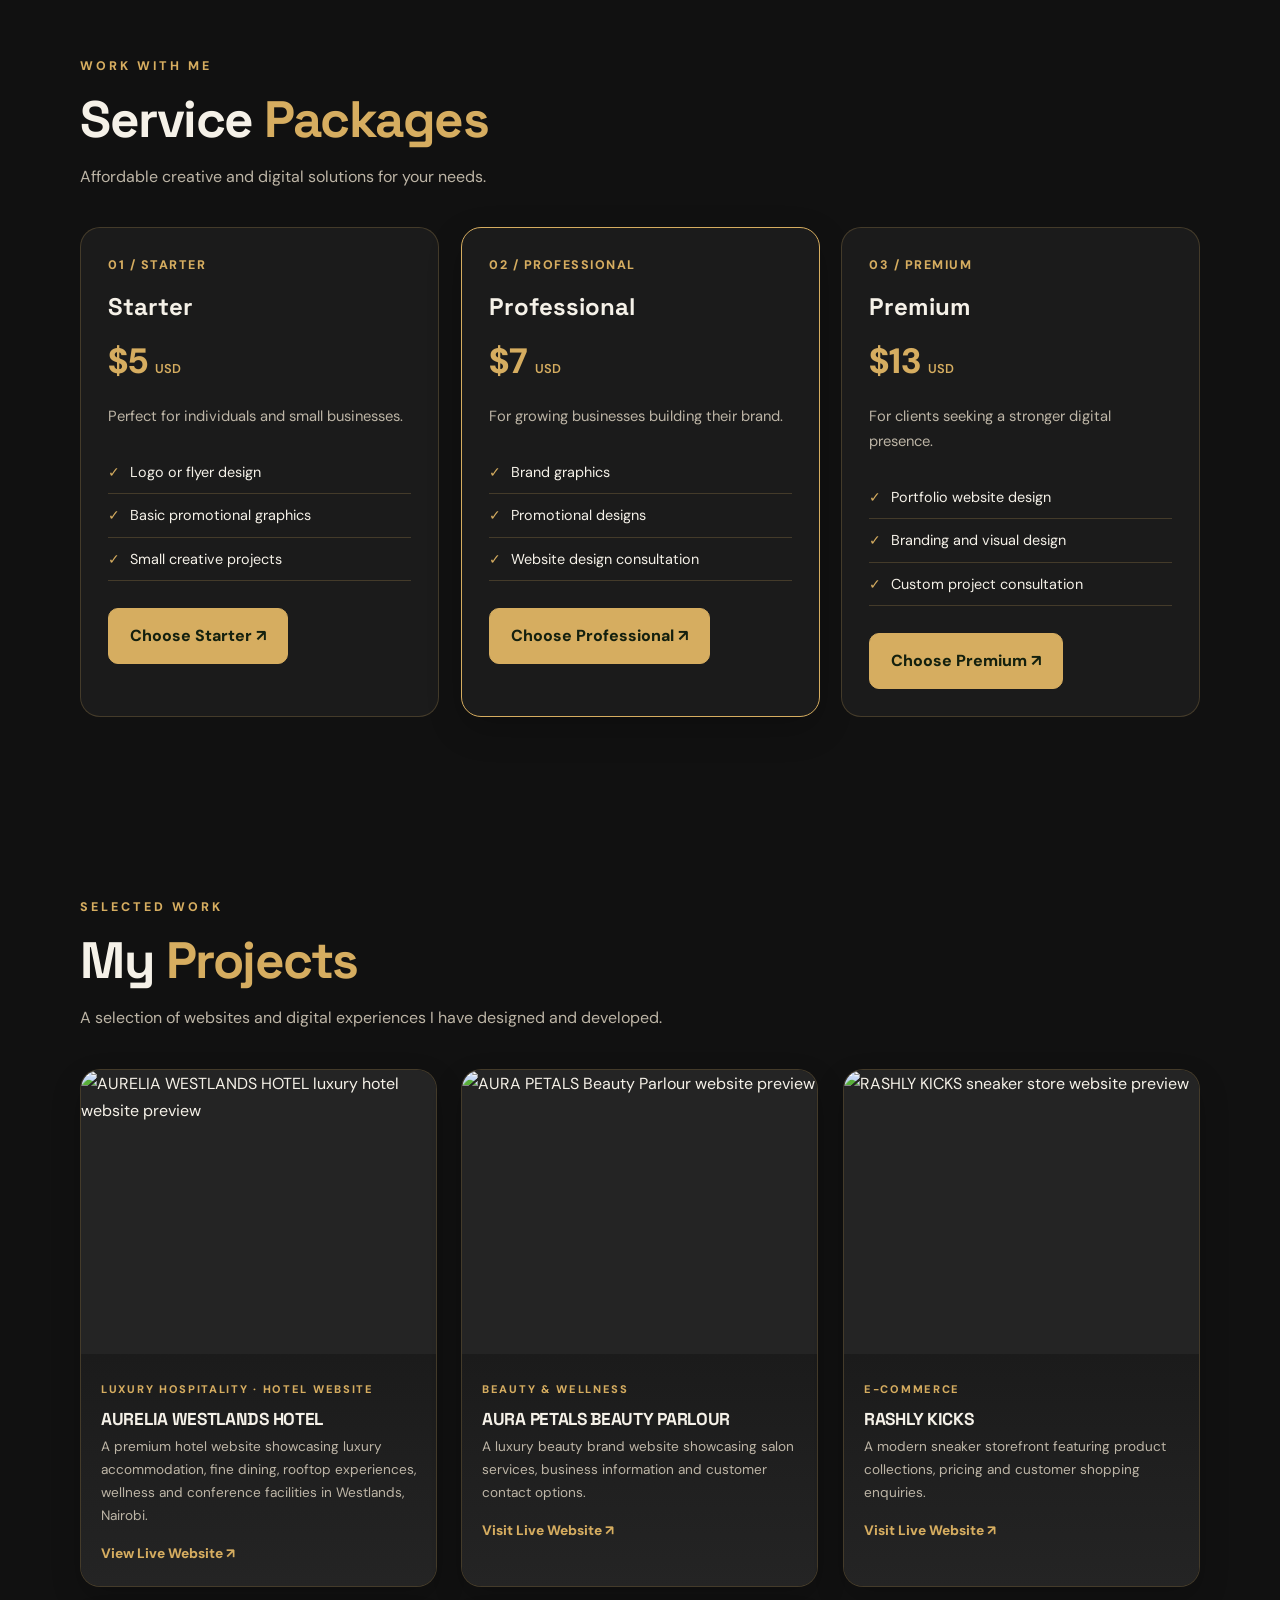
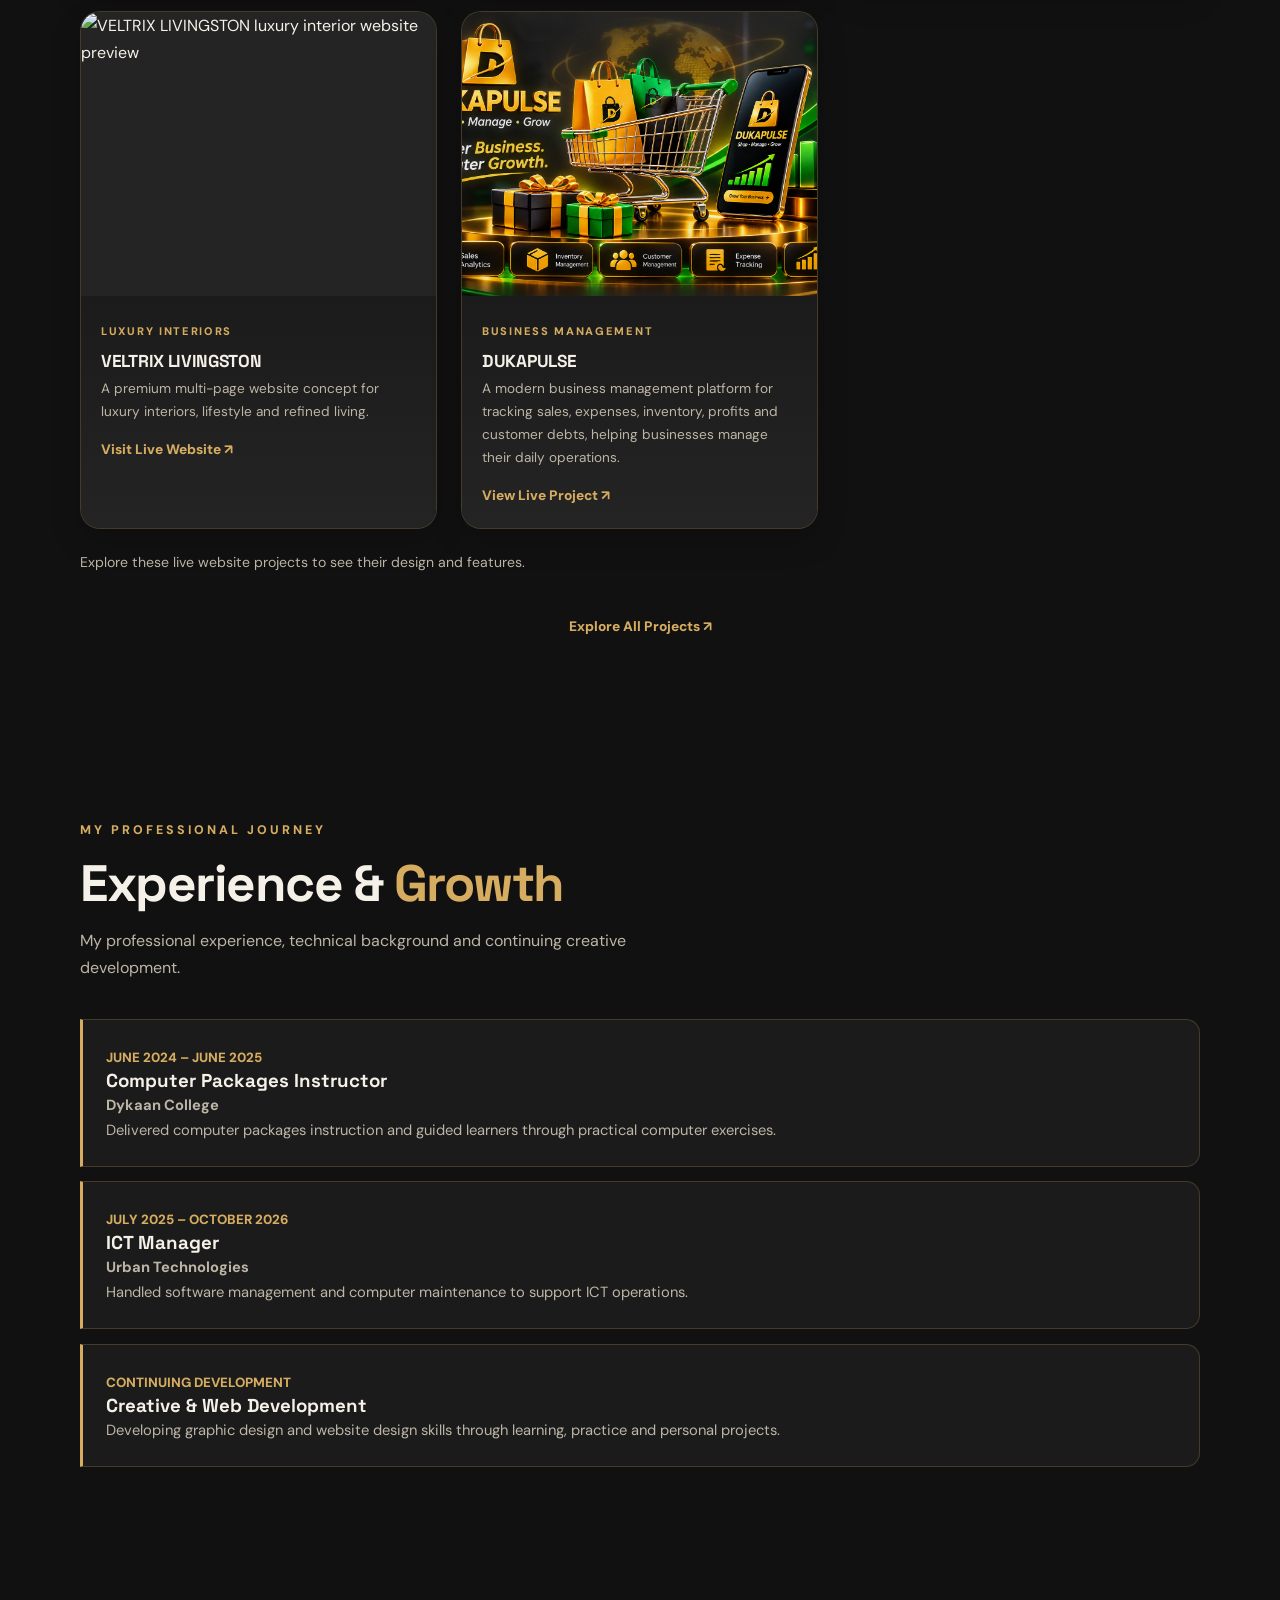
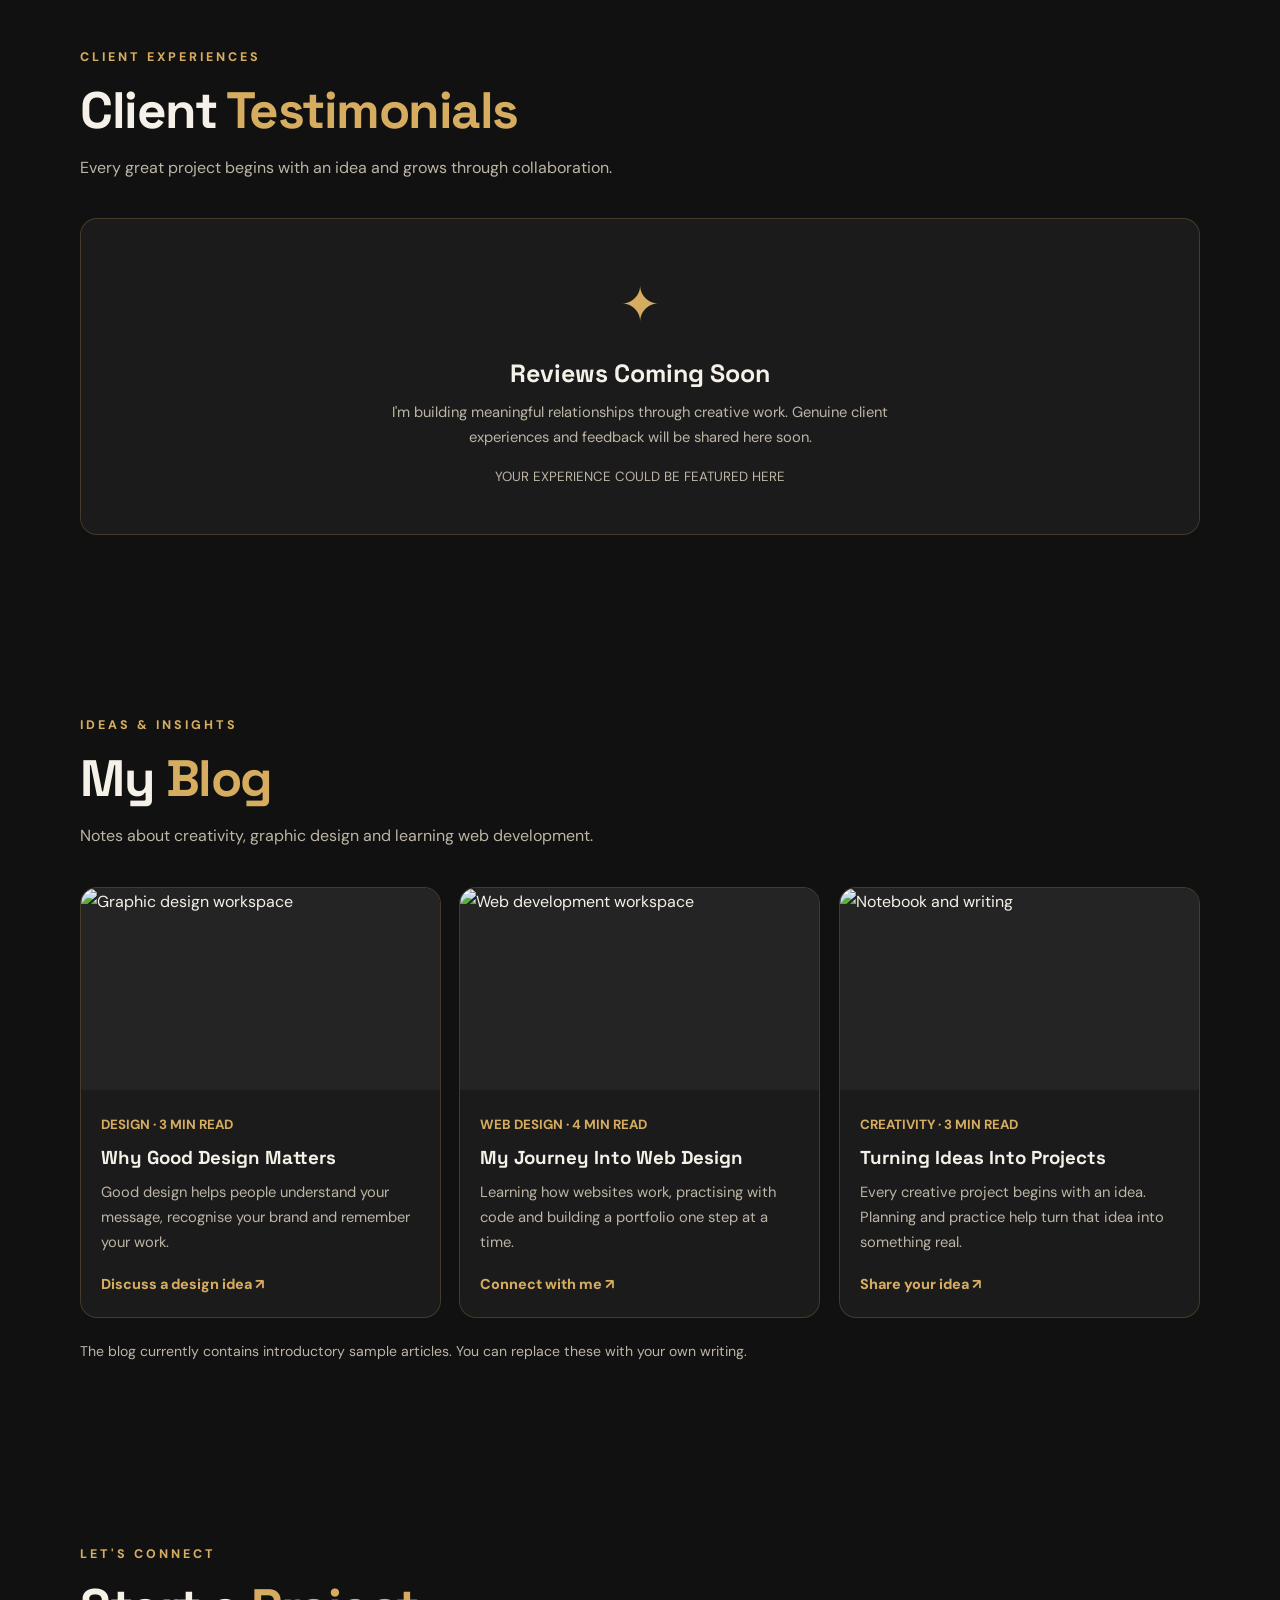
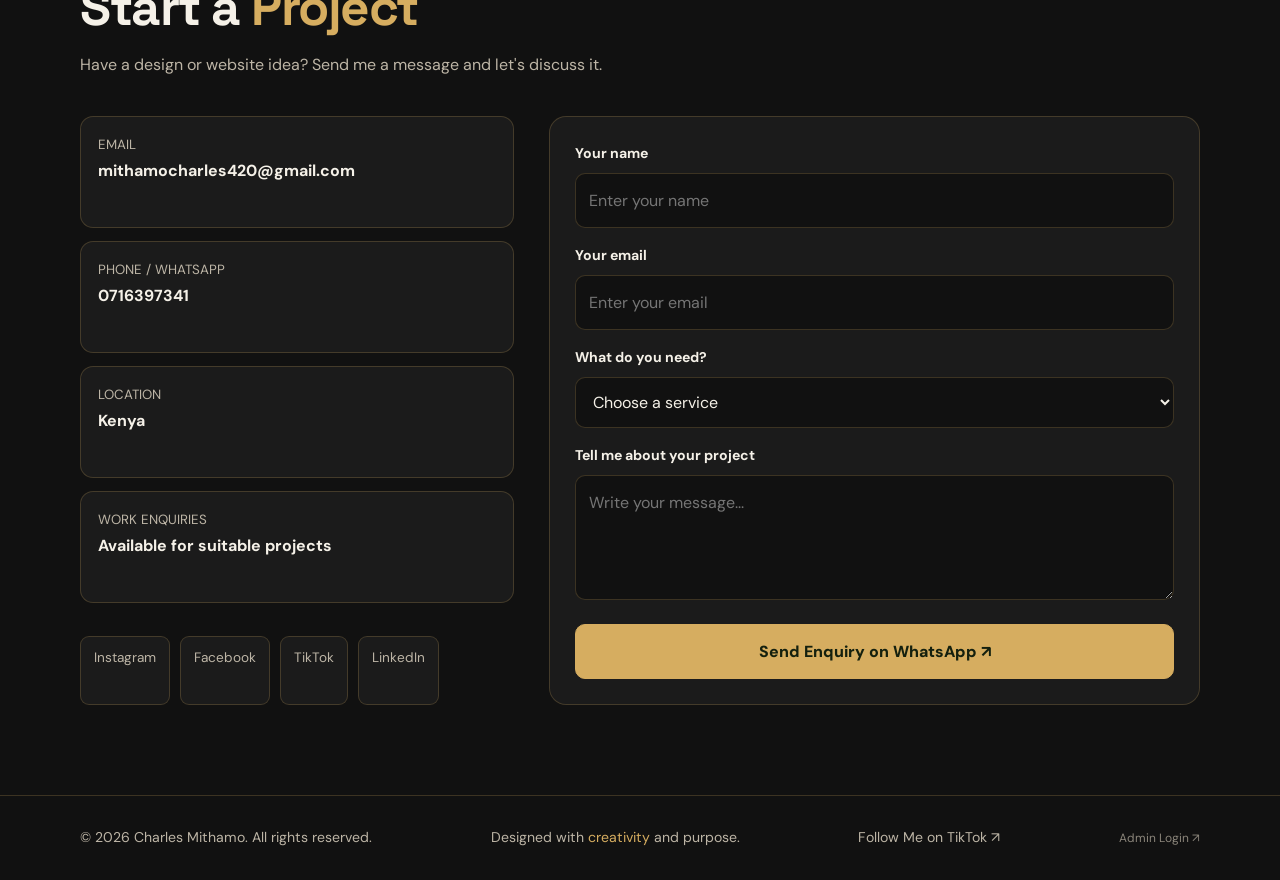
==== commit 0fef4ce8: "Add Aurelia Westlands Hotel to portfolio" ====
--- a/index.html
+++ b/index.html
@@ -1796,6 +1796,15 @@
     </div>
 
     <div class="projects-grid">
+      <article class="project-card reveal" data-image="https://strategyxraylab.github.io/aurelia-westlands-hotel/assets/images/grand-lobby.jpg">
+        <img src="https://strategyxraylab.github.io/aurelia-westlands-hotel/assets/images/grand-lobby.jpg" alt="AURELIA WESTLANDS HOTEL luxury hotel website preview" loading="lazy">
+        <div class="project-info">
+          <span class="project-category">LUXURY HOSPITALITY · HOTEL WEBSITE</span>
+          <h3>AURELIA WESTLANDS HOTEL</h3>
+          <p>A premium hotel website showcasing luxury accommodation, fine dining, rooftop experiences, wellness and conference facilities in Westlands, Nairobi.</p>
+          <a class="project-live-link" href="https://strategyxraylab.github.io/aurelia-westlands-hotel/" target="_blank" rel="noopener">View Live Website ↗</a>
+        </div>
+      </article>
       <article class="project-card reveal" data-image="https://strategyxraylab.github.io/aura_petals_beauty_parlour/images/aura-petals-interior.png">
         <img src="https://strategyxraylab.github.io/aura_petals_beauty_parlour/images/aura-petals-interior.png" alt="AURA PETALS Beauty Parlour website preview">
         <div class="project-info">
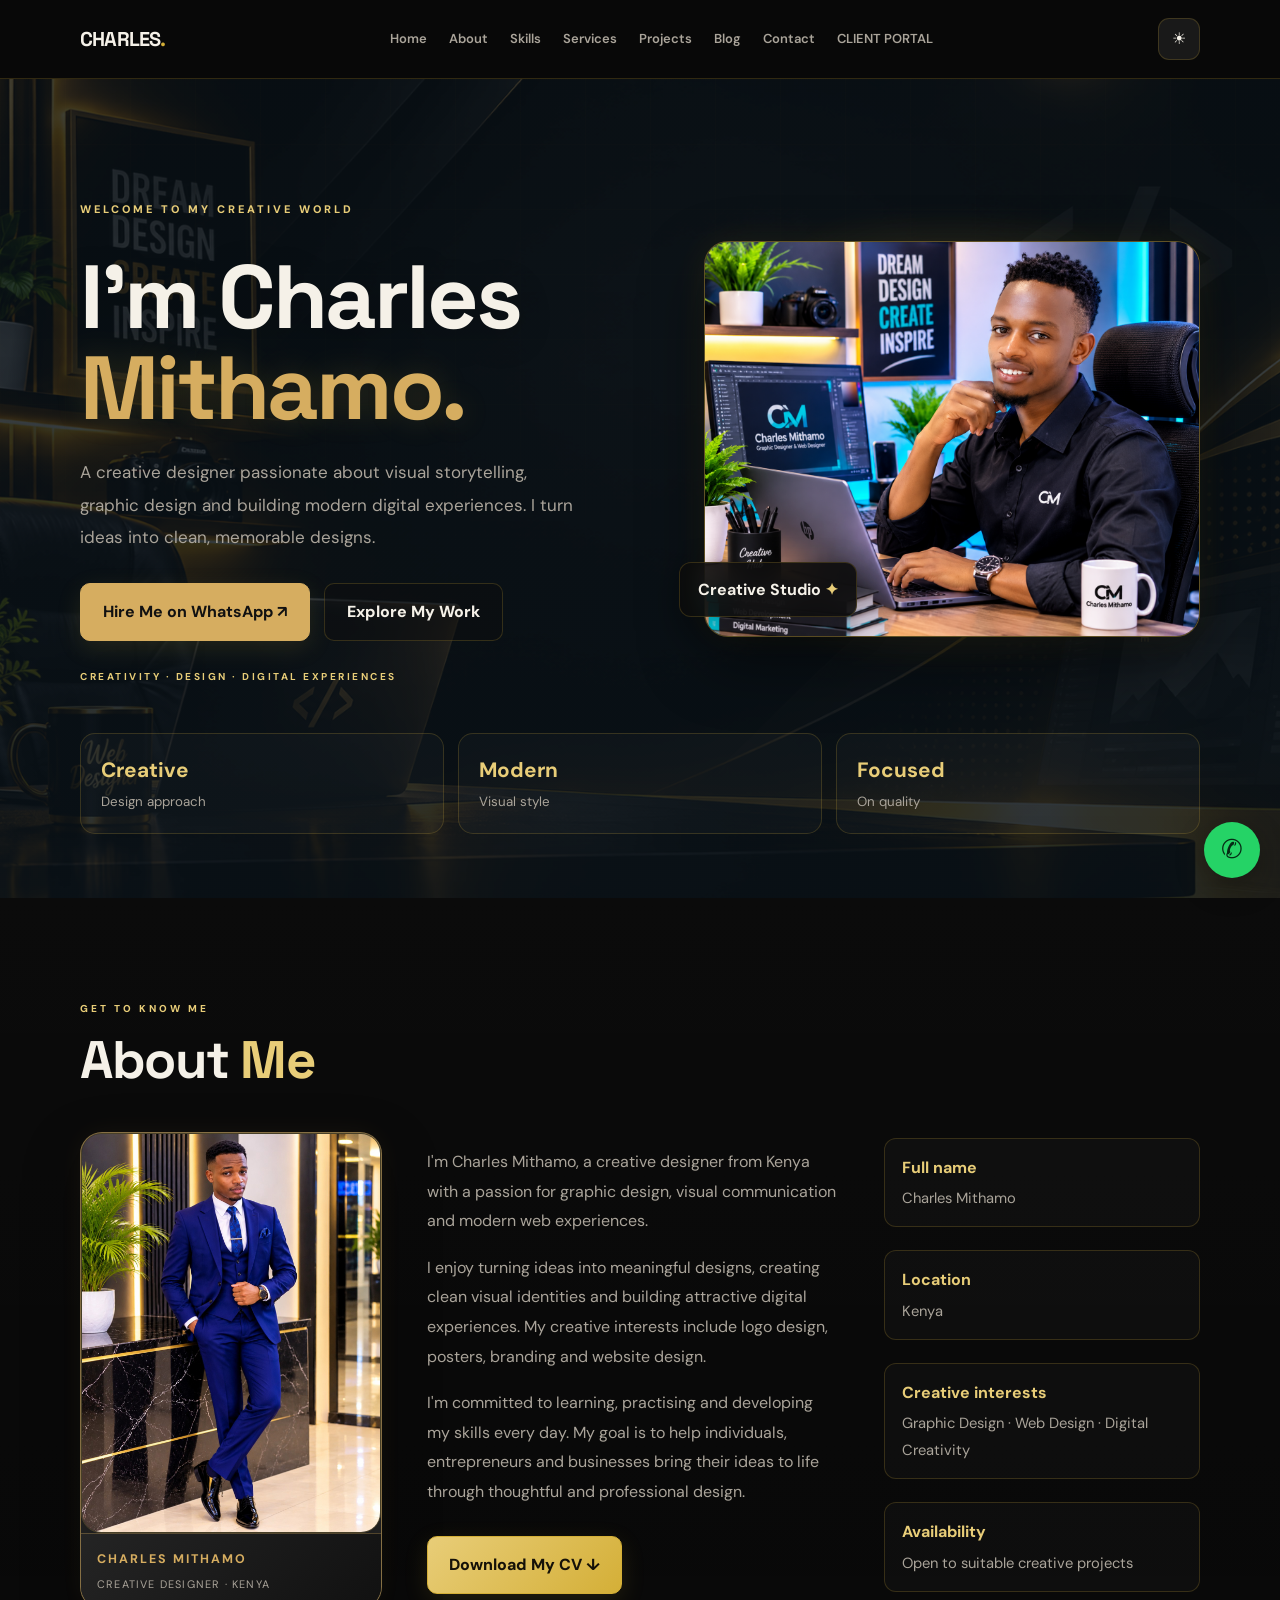
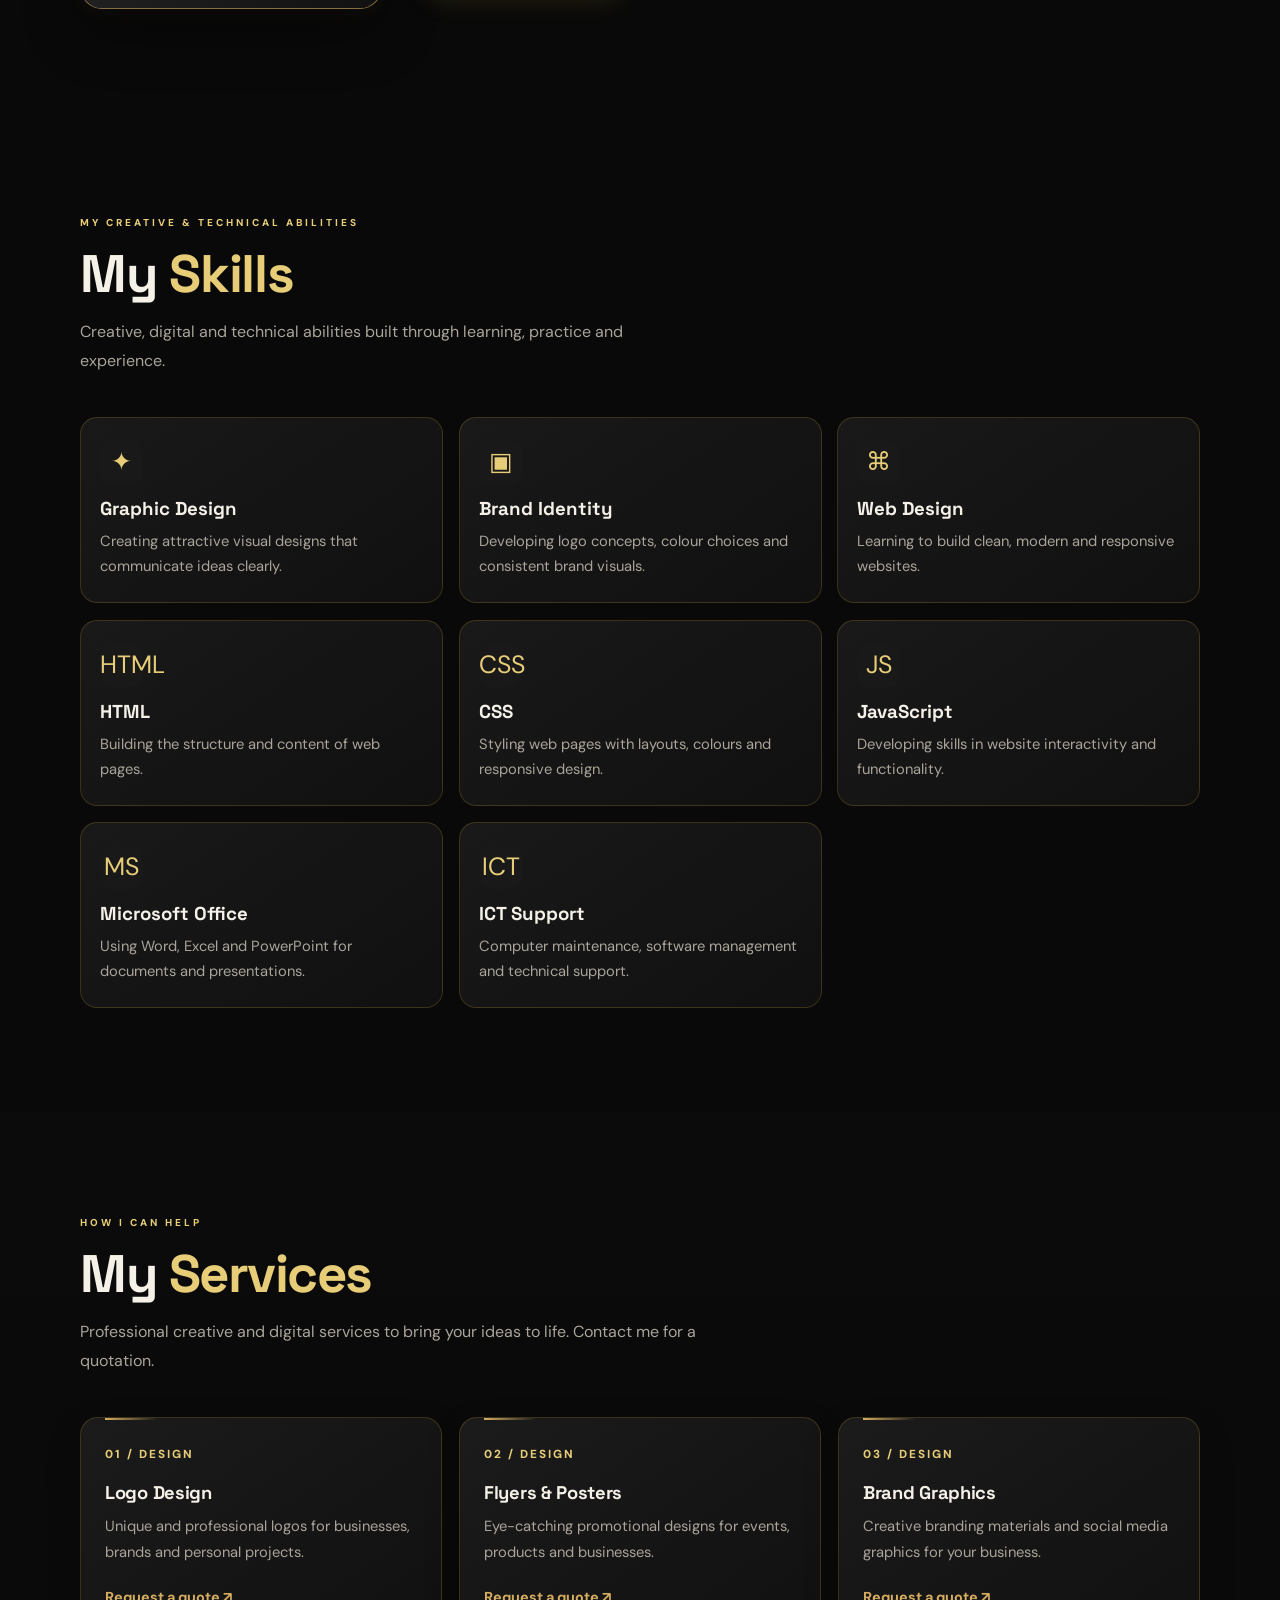
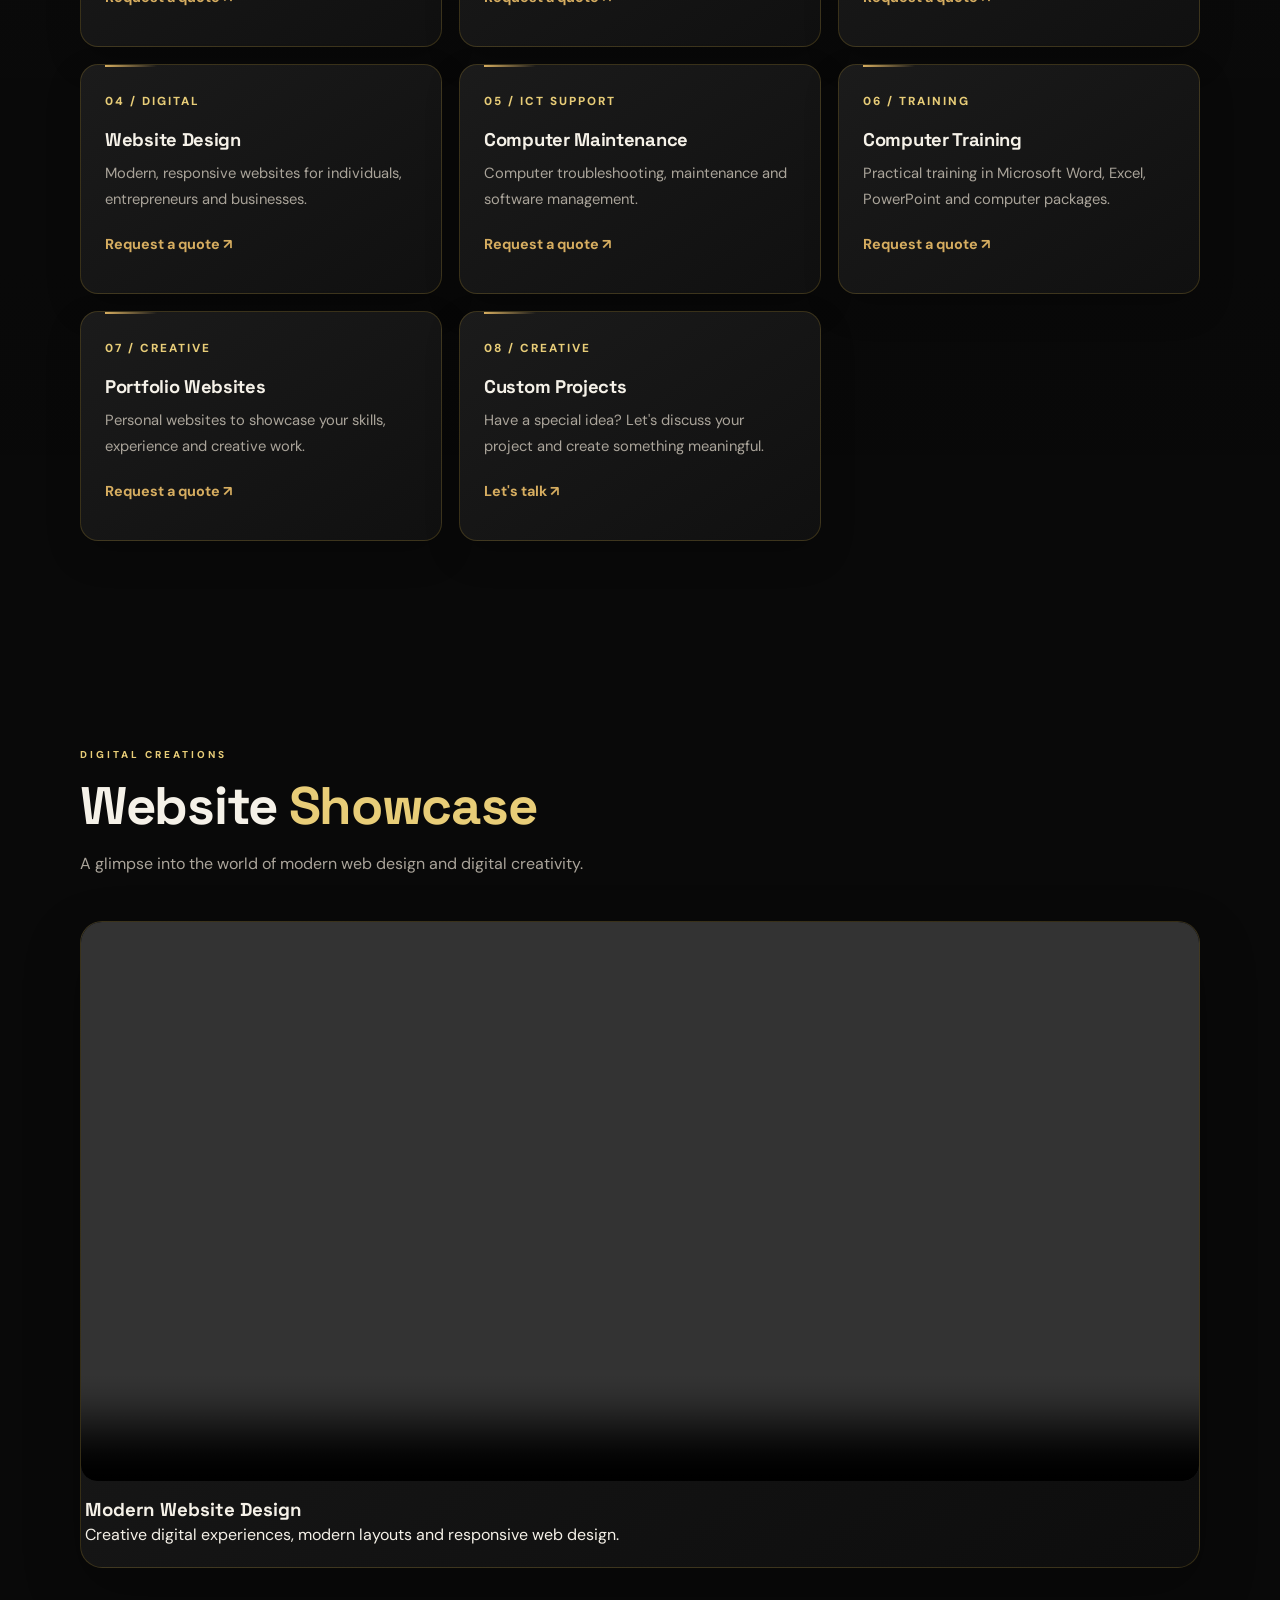
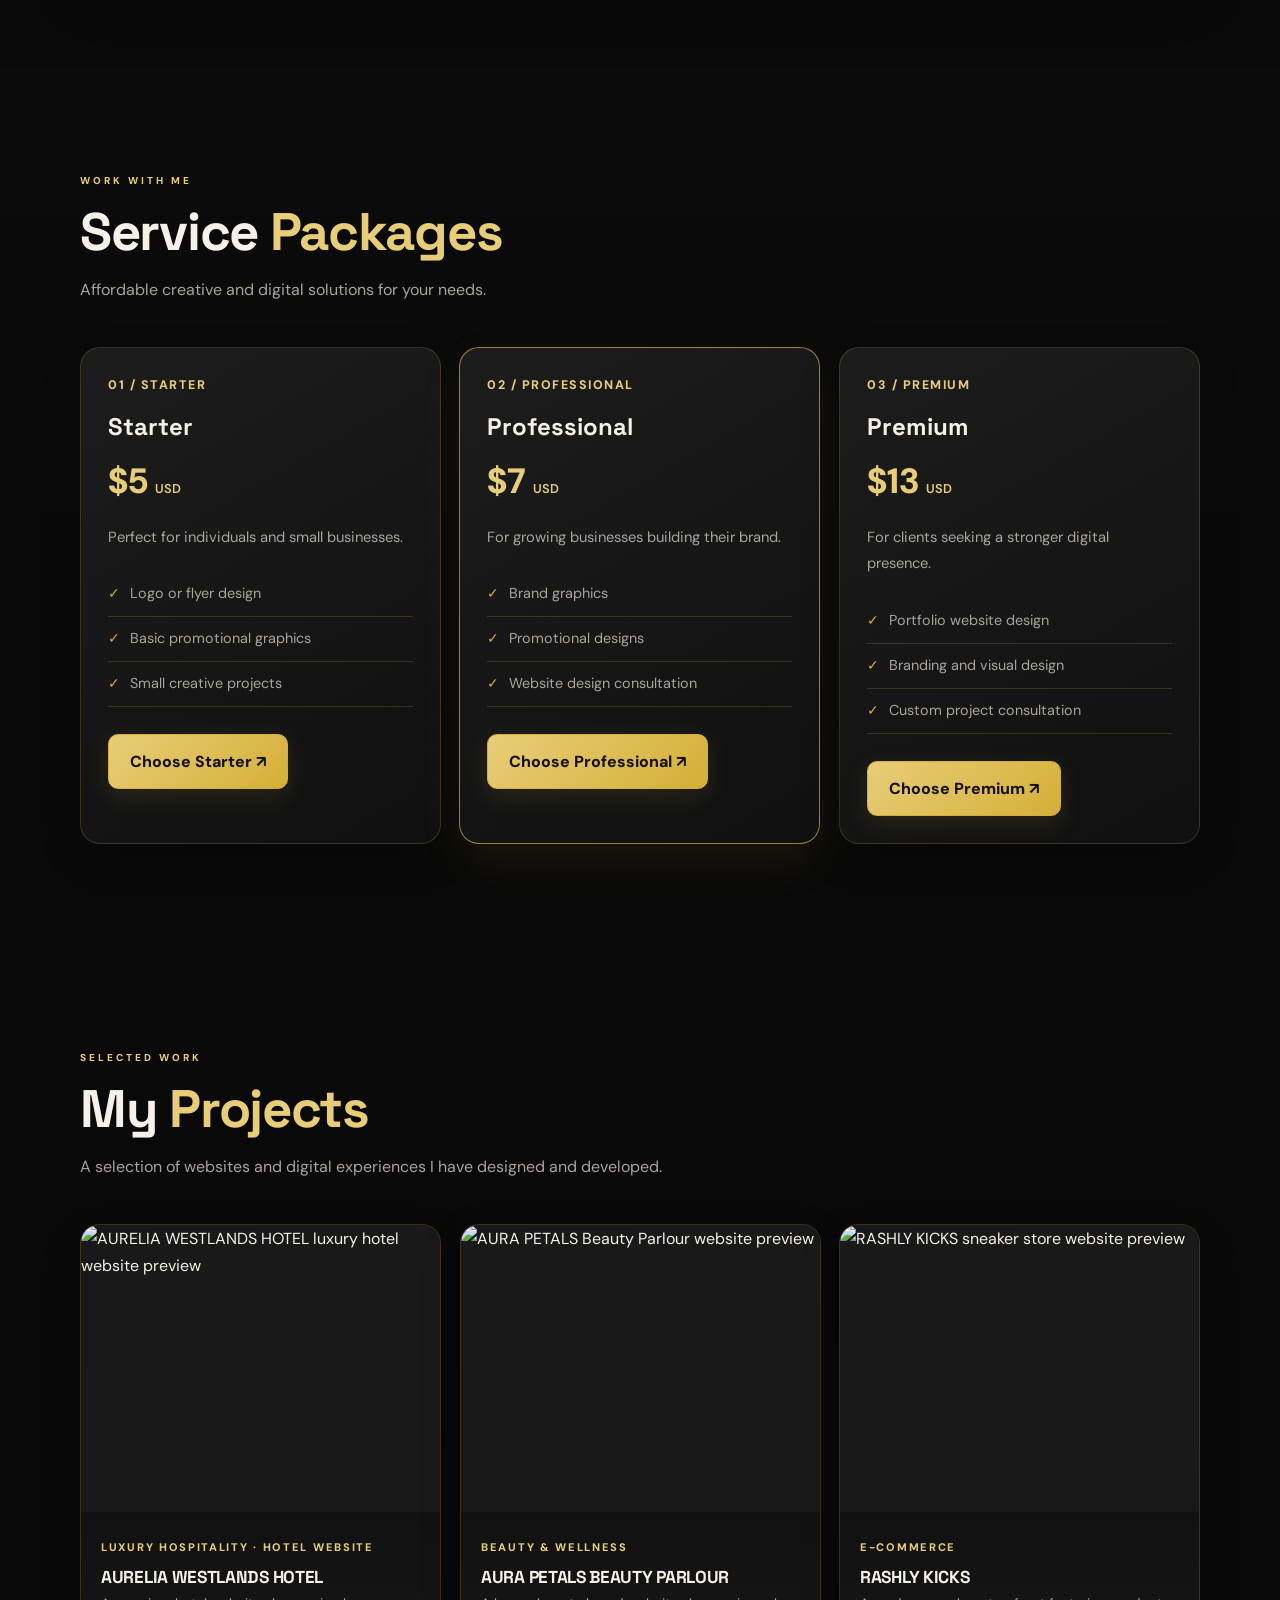
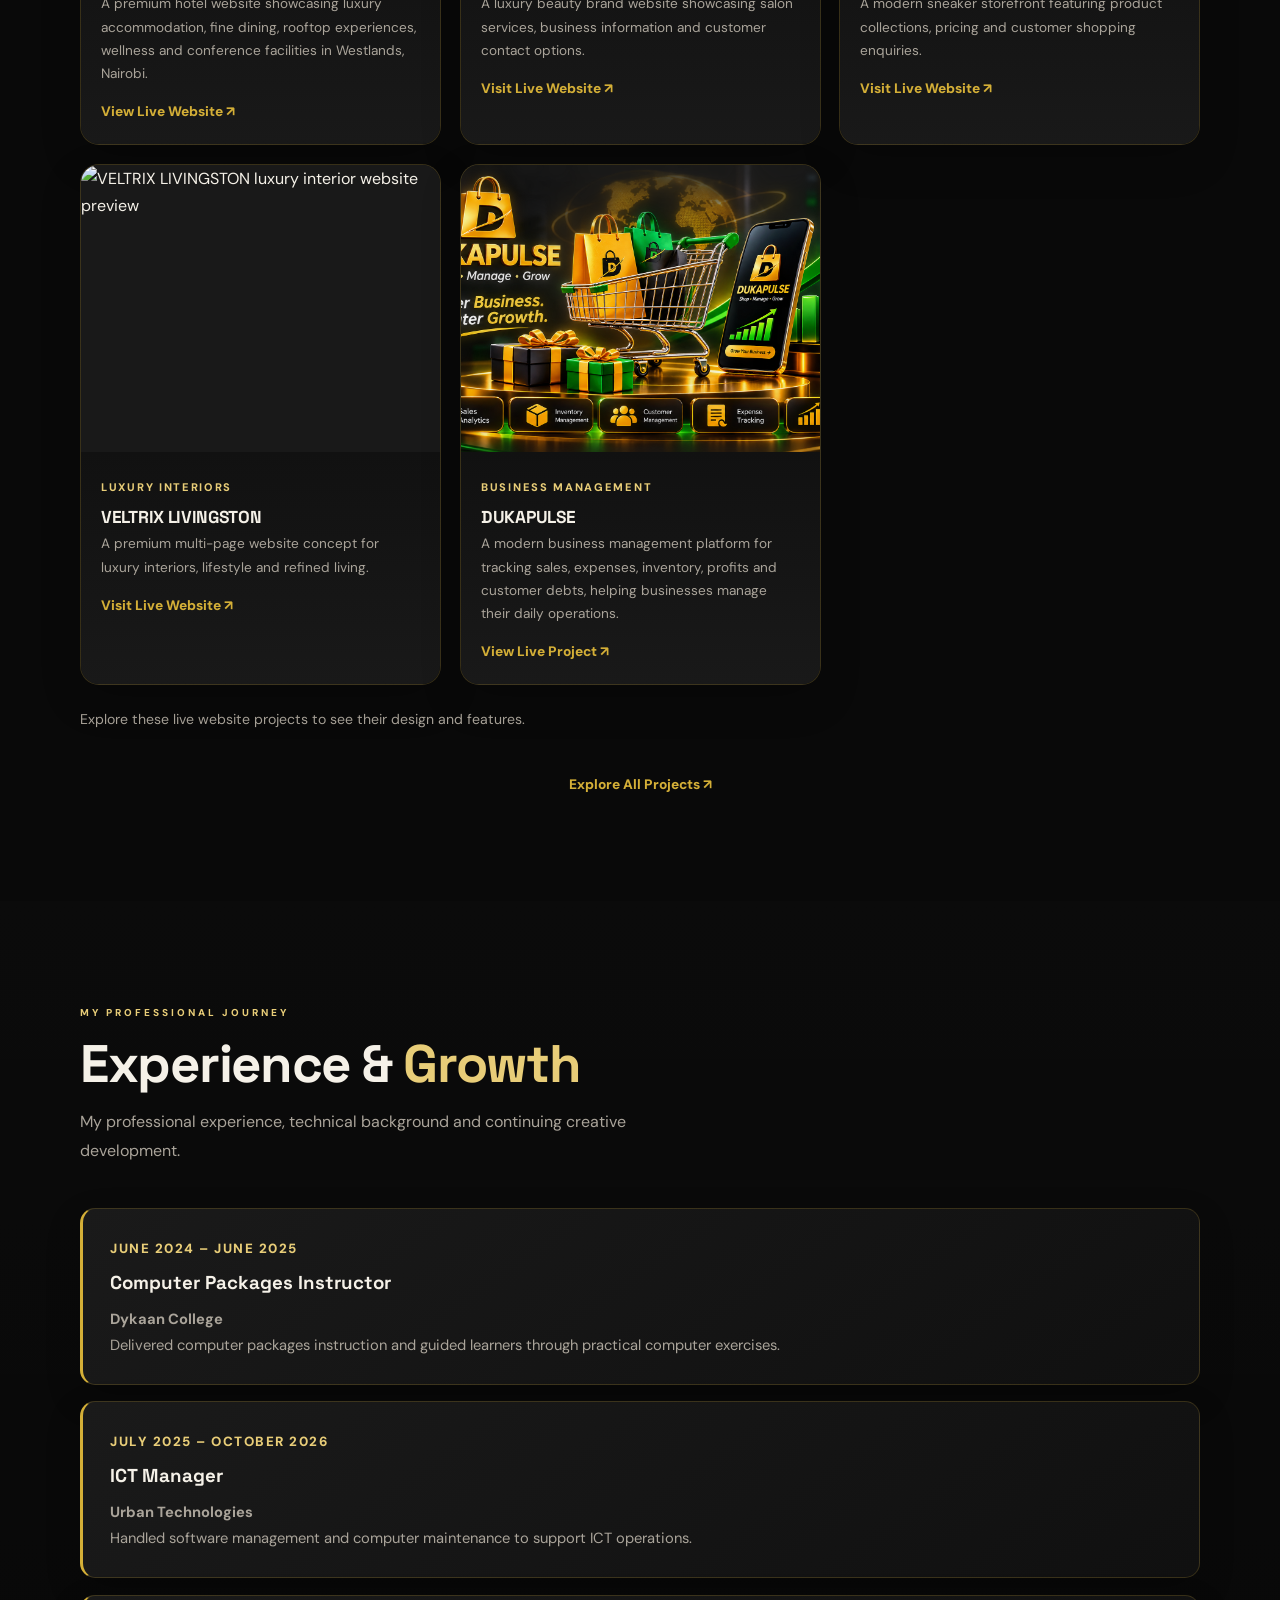
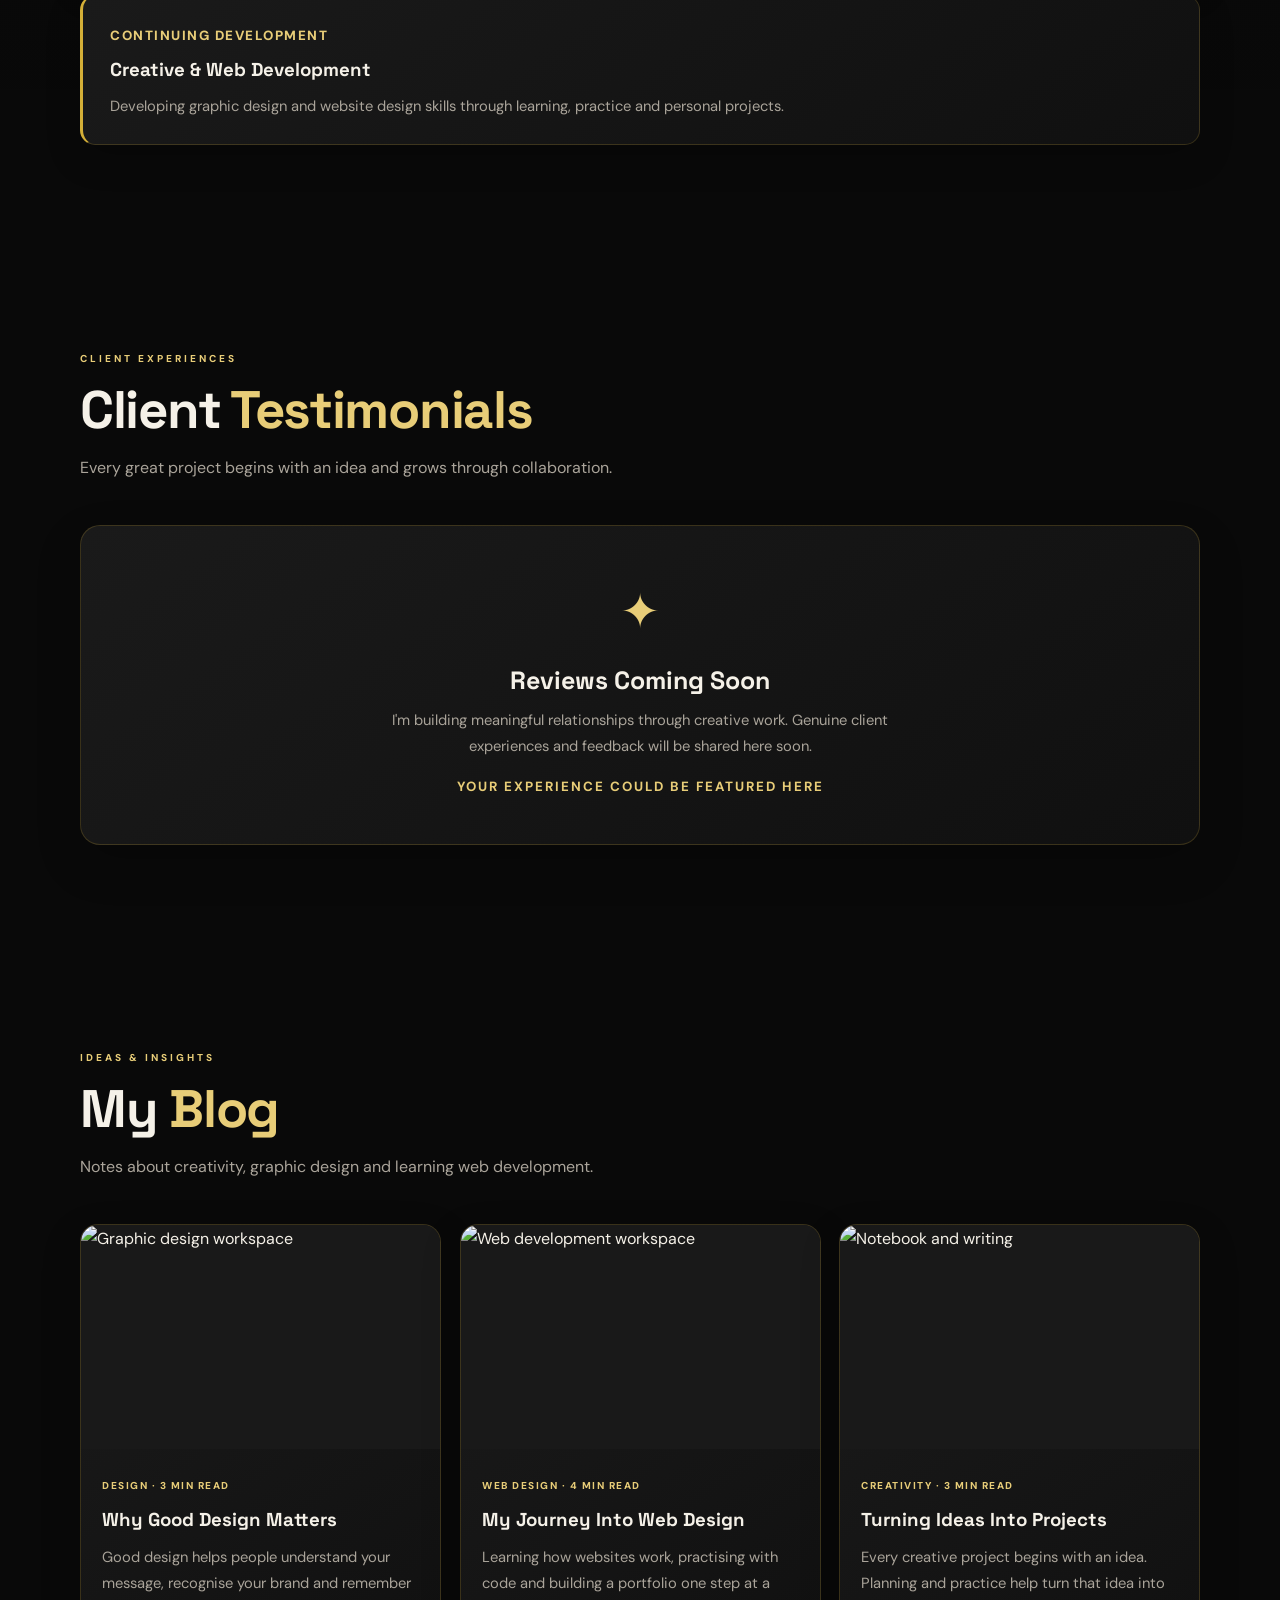
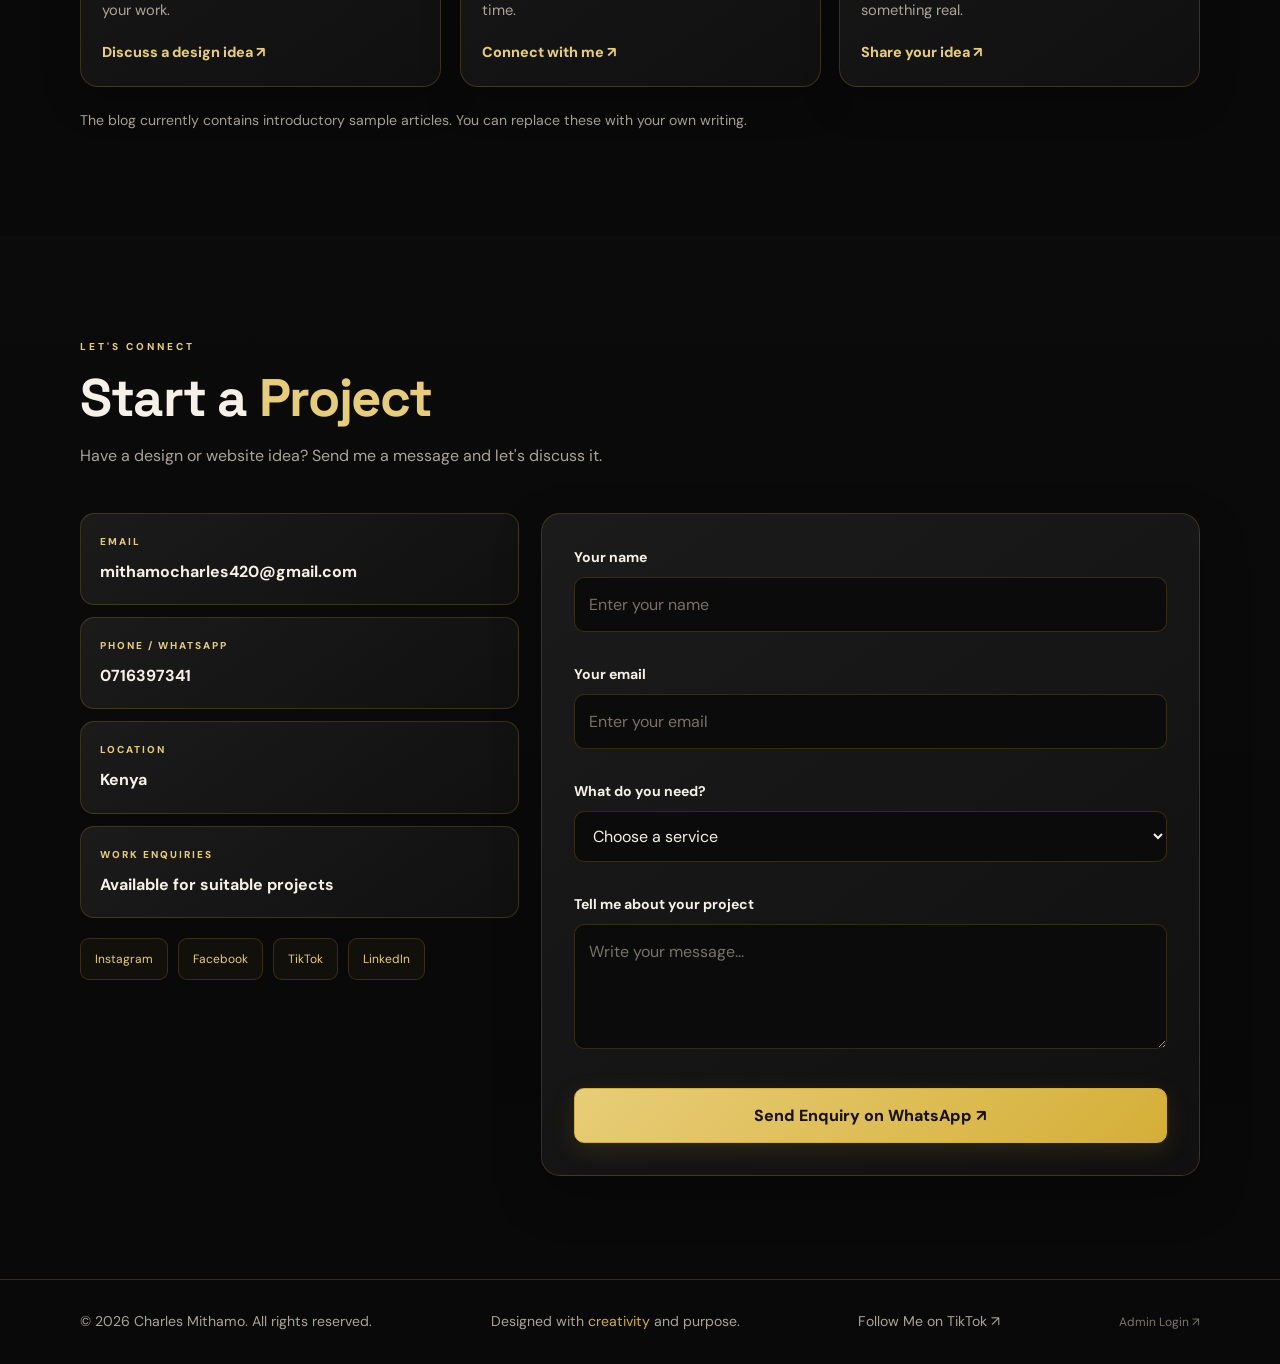
==== commit da066f2c: "Complete luxury black and gold portfolio redesign" ====
--- a/index.html
+++ b/index.html
@@ -1472,6 +1472,7 @@
 
   </style>
   <link rel="icon" type="image/svg+xml" href="favicon.svg">
+    <link rel="stylesheet" href="assets/css/mithamo-design-system.css">
 </head>
 
 <body>
--- a/assets/css/mithamo-design-system.css
+++ b/assets/css/mithamo-design-system.css
@@ -0,0 +1,1587 @@
+/* ==========================================
+   MITHAMO PORTFOLIO
+   LUXURY BLACK & GOLD DESIGN SYSTEM
+   ========================================== */
+
+:root {
+  --bg: #090909;
+  --surface: #111111;
+  --surface2: #191919;
+  --text: #F5F1E8;
+  --muted: #AAA49A;
+  --accent: #D4AF37;
+  --gold: #D4AF37;
+  --gold-light: #E8CD78;
+  --border: rgba(212,175,55,.20);
+  --shadow: 0 20px 60px rgba(0,0,0,.38);
+  --radius: 18px;
+  --transition: .3s ease;
+}
+
+/* LIGHT THEME */
+
+body.light,
+.light {
+  --bg: #F5F1E8;
+  --surface: #FFFDF8;
+  --surface2: #EAE3D6;
+  --text: #24211B;
+  --muted: #655F54;
+  --accent: #9A7130;
+  --gold: #9A7130;
+  --gold-light: #B48A42;
+  --border: rgba(154,113,48,.20);
+  --shadow: 0 20px 55px rgba(0,0,0,.08);
+}
+
+/* GLOBAL FOUNDATION */
+
+html {
+  scroll-behavior: smooth;
+  scroll-padding-top: 90px;
+}
+
+body {
+  background: var(--bg);
+  color: var(--text);
+  font-family: "DM Sans", sans-serif;
+  line-height: 1.7;
+  transition: background var(--transition),
+              color var(--transition);
+}
+
+::selection {
+  background: var(--gold);
+  color: #090909;
+}
+
+a {
+  transition: color var(--transition),
+              border-color var(--transition);
+}
+
+img {
+  max-width: 100%;
+}
+
+/* NAVIGATION */
+
+.topbar {
+  background: color-mix(in srgb, var(--bg) 88%, transparent);
+  border-bottom: 1px solid var(--border);
+  backdrop-filter: blur(18px);
+  -webkit-backdrop-filter: blur(18px);
+}
+
+.nav {
+  min-height: 78px;
+}
+
+.brand {
+  color: var(--text);
+  font-family: "Space Grotesk", sans-serif;
+  font-weight: 800;
+  letter-spacing: -.8px;
+}
+
+.brand span,
+.accent,
+.eyebrow {
+  color: var(--gold);
+}
+
+.nav-links {
+  gap: 22px;
+}
+
+.nav-links a {
+  color: var(--muted);
+  font-size: 13px;
+  font-weight: 600;
+  text-decoration: none;
+  transition: color var(--transition);
+}
+
+.nav-links a:hover,
+.nav-links a.active {
+  color: var(--gold-light);
+}
+
+.nav-links a:focus-visible,
+button:focus-visible,
+a:focus-visible {
+  outline: 2px solid var(--gold);
+  outline-offset: 4px;
+}
+
+.menu-btn,
+.icon-btn {
+  color: var(--text);
+  background: var(--surface2);
+  border: 1px solid var(--border);
+  border-radius: 11px;
+  cursor: pointer;
+  transition: all var(--transition);
+}
+
+.menu-btn:hover,
+.icon-btn:hover {
+  border-color: var(--gold);
+  color: var(--gold-light);
+}
+
+/* BUTTONS */
+
+.btn {
+  background: linear-gradient(
+    135deg,
+    var(--gold-light),
+    var(--gold)
+  );
+  color: #151108;
+  border: 1px solid var(--gold);
+  border-radius: 10px;
+  font-weight: 800;
+  text-decoration: none;
+  box-shadow: 0 7px 24px rgba(212,175,55,.13);
+  transition: transform var(--transition),
+              box-shadow var(--transition),
+              filter var(--transition);
+}
+
+.btn:hover {
+  transform: translateY(-3px);
+  box-shadow: 0 12px 30px rgba(212,175,55,.23);
+  filter: brightness(1.06);
+}
+
+/* HERO SECTIONS */
+
+.hero {
+  color: var(--text);
+}
+
+.hero h1,
+.hero h2 {
+  font-family: "Space Grotesk", sans-serif;
+  letter-spacing: -1.5px;
+}
+
+.eyebrow {
+  font-size: 11px;
+  font-weight: 800;
+  letter-spacing: 2px;
+}
+
+/* CARDS */
+
+.card,
+.skill-card,
+.service-card,
+.project-card,
+.package-card,
+.testimonial-card {
+  border-color: var(--border);
+  border-radius: var(--radius);
+  transition: transform var(--transition),
+              border-color var(--transition),
+              box-shadow var(--transition);
+}
+
+.card:hover,
+.skill-card:hover,
+.service-card:hover,
+.package-card:hover {
+  border-color: var(--gold);
+  box-shadow: var(--shadow);
+  transform: translateY(-4px);
+}
+
+.project-card:hover {
+  border-color: var(--gold);
+}
+
+/* FORMS */
+
+.contact-form,
+#contactForm {
+  border-color: var(--border);
+}
+
+input,
+textarea,
+select {
+  font: inherit;
+  transition: border-color var(--transition),
+              box-shadow var(--transition);
+}
+
+input:focus,
+textarea:focus,
+select:focus {
+  outline: none;
+  border-color: var(--gold) !important;
+  box-shadow: 0 0 0 3px rgba(212,175,55,.12);
+}
+
+/* FOOTER */
+
+footer {
+  border-top: 1px solid var(--border);
+}
+
+.footer-inner {
+  color: var(--muted);
+}
+
+footer a:hover {
+  color: var(--gold);
+}
+
+/* CV PAGE */
+
+body > header:not(.topbar) {
+  border-bottom: 1px solid var(--border);
+}
+
+body > header a {
+  color: var(--gold);
+}
+
+/* MOBILE NAVIGATION */
+
+@media (max-width: 900px) {
+  .nav-links {
+    display: none;
+    position: absolute;
+    top: 100%;
+    left: 0;
+    right: 0;
+    padding: 22px 5%;
+    background: var(--surface);
+    border-bottom: 1px solid var(--border);
+    flex-direction: column;
+    align-items: flex-start;
+    gap: 18px;
+    z-index: 1001;
+    box-shadow: var(--shadow);
+  }
+
+  .nav-links.open {
+    display: flex;
+  }
+
+  .menu-btn {
+    display: block;
+  }
+
+  .nav-actions {
+    display: flex;
+    align-items: center;
+    gap: 9px;
+  }
+}
+
+@media (min-width: 901px) {
+  .nav-links {
+    display: flex;
+    position: static;
+  }
+
+  .menu-btn {
+    display: none;
+  }
+}
+
+/* ACCESSIBILITY */
+
+@media (prefers-reduced-motion: reduce) {
+  *,
+  *::before,
+  *::after {
+    scroll-behavior: auto !important;
+    animation-duration: .01ms !important;
+    animation-iteration-count: 1 !important;
+    transition-duration: .01ms !important;
+  }
+}
+
+/* ==========================================
+   LEGACY PAGE VARIABLE COMPATIBILITY
+   ========================================== */
+
+:root {
+  --panel: var(--surface);
+  --panel2: var(--surface2);
+  --line: var(--border);
+  --card: var(--surface);
+}
+
+body.light {
+  --panel: var(--surface);
+  --panel2: var(--surface2);
+  --line: var(--border);
+  --card: var(--surface);
+}
+
+/* Keep mobile navigation aligned with existing headers */
+@media (max-width: 900px) {
+  .nav-links {
+    top: 76px;
+  }
+}
+
+/* ==========================================
+   HOMEPAGE — LUXURY HERO UPGRADE
+   ========================================== */
+
+#home.hero {
+  padding-top: clamp(75px, 9vw, 115px);
+  padding-bottom: 65px;
+}
+
+#home .hero-grid {
+  align-items: center;
+  gap: clamp(35px, 6vw, 85px);
+}
+
+#home .hero-content .eyebrow {
+  display: inline-block;
+  color: var(--gold-light);
+  font-size: 11px;
+  font-weight: 800;
+  letter-spacing: 3px;
+  margin-bottom: 18px;
+}
+
+#home .hero-content h1 {
+  font-family: "Space Grotesk", sans-serif;
+  font-size: clamp(3.2rem, 7vw, 6rem);
+  font-weight: 800;
+  line-height: 1.02;
+  letter-spacing: -3px;
+  text-shadow: 0 8px 35px rgba(0,0,0,.24);
+}
+
+#home .hero-content h1 .accent {
+  color: var(--gold-light);
+  text-shadow: 0 0 30px rgba(212,175,55,.18);
+}
+
+#home .hero-copy {
+  max-width: 510px;
+  color: var(--muted);
+  font-size: clamp(15px, 1.5vw, 17px);
+  line-height: 1.9;
+}
+
+#home .hero-buttons {
+  gap: 14px;
+  margin-top: 30px;
+}
+
+#home .hero-buttons .btn {
+  min-height: 50px;
+  padding: 14px 22px;
+  border-radius: 10px;
+}
+
+#home .hero-buttons .btn-outline {
+  background: rgba(15,15,15,.45);
+  color: var(--text);
+  border: 1px solid var(--border);
+  box-shadow: none;
+}
+
+#home .hero-buttons .btn-outline:hover {
+  background: var(--surface2);
+  border-color: var(--gold);
+  color: var(--gold-light);
+}
+
+#home .hero-note {
+  color: var(--gold-light);
+  font-size: 10px;
+  font-weight: 700;
+  letter-spacing: 2.5px;
+  margin-top: 27px;
+}
+
+/* HERO PORTRAIT */
+
+#home .portrait-wrap {
+  position: relative;
+  isolation: isolate;
+}
+
+#home .portrait {
+  border: 1px solid rgba(212,175,55,.38);
+  border-radius: 24px;
+  box-shadow:
+    0 25px 65px rgba(0,0,0,.45),
+    0 0 35px rgba(212,175,55,.10);
+}
+
+#home .portrait-tag {
+  background: rgba(12,12,12,.88);
+  color: var(--text);
+  border: 1px solid var(--border);
+  border-radius: 12px;
+  backdrop-filter: blur(14px);
+  -webkit-backdrop-filter: blur(14px);
+  box-shadow: 0 12px 35px rgba(0,0,0,.25);
+}
+
+#home .portrait-tag span {
+  color: var(--gold-light);
+}
+
+/* HERO STATISTICS */
+
+#home .stats {
+  gap: 14px;
+  margin-top: 48px;
+}
+
+#home .stat {
+  background: rgba(255,255,255,.025);
+  border: 1px solid var(--border);
+  border-radius: 15px;
+  padding: 18px 20px;
+  transition: border-color .3s ease,
+              transform .3s ease,
+              background .3s ease;
+}
+
+#home .stat:hover {
+  border-color: var(--gold);
+  background: rgba(212,175,55,.055);
+  transform: translateY(-3px);
+}
+
+#home .stat strong {
+  color: var(--gold-light);
+}
+
+#home .stat small {
+  color: var(--muted);
+}
+
+/* HOMEPAGE SECTION HEADINGS */
+
+.section-heading h2 {
+  font-family: "Space Grotesk", sans-serif;
+  letter-spacing: -1.3px;
+}
+
+.section-heading h2 .accent {
+  color: var(--gold-light);
+}
+
+.section-heading p {
+  color: var(--muted);
+}
+
+/* HOMEPAGE PROJECT CARDS */
+
+#projects .project-card {
+  background: linear-gradient(145deg, #191919, #0e0e0e);
+  border: 1px solid var(--border);
+  border-radius: 19px;
+  box-shadow: 0 15px 40px rgba(0,0,0,.20);
+}
+
+#projects .project-card:hover {
+  border-color: rgba(212,175,55,.65);
+  box-shadow: 0 22px 50px rgba(0,0,0,.38),
+              0 0 25px rgba(212,175,55,.08);
+}
+
+#projects .project-info h3 {
+  color: var(--text);
+  font-family: "Space Grotesk", sans-serif;
+}
+
+#projects .project-category {
+  color: var(--gold-light);
+}
+
+/* MOBILE REFINEMENT */
+
+@media (max-width: 850px) {
+  #home.hero {
+    padding-top: 65px;
+  }
+
+  #home .hero-content h1 {
+    font-size: clamp(3rem, 11vw, 4.5rem);
+    letter-spacing: -2px;
+  }
+
+  #home .hero-copy {
+    max-width: 560px;
+  }
+
+  #home .stats {
+    margin-top: 35px;
+  }
+}
+
+@media (max-width: 560px) {
+  #home.hero {
+    padding-top: 48px;
+    padding-bottom: 45px;
+  }
+
+  #home .hero-content h1 {
+    font-size: clamp(2.8rem, 13vw, 3.8rem);
+    letter-spacing: -1.8px;
+  }
+
+  #home .hero-buttons {
+    gap: 10px;
+  }
+
+  #home .hero-buttons .btn {
+    width: 100%;
+  }
+
+  #home .hero-note {
+    font-size: 9px;
+    letter-spacing: 1.7px;
+  }
+
+  #home .stat {
+    padding: 14px 12px;
+  }
+}
+
+/* ==========================================
+   HOMEPAGE — LUXURY SECTION DESIGN
+   ========================================== */
+
+/* SHARED SECTION RHYTHM */
+
+#about,
+#skills,
+#services,
+#video-showcase,
+#packages,
+#projects,
+#experience,
+#testimonials,
+#blog,
+#contact {
+  position: relative;
+  padding-top: clamp(65px, 8vw, 105px);
+  padding-bottom: clamp(65px, 8vw, 105px);
+}
+
+#about,
+#services,
+#packages,
+#experience,
+#contact {
+  background: linear-gradient(
+    180deg,
+    rgba(255,255,255,.012),
+    rgba(255,255,255,0)
+  );
+}
+
+.section-heading {
+  max-width: 760px;
+  margin-bottom: 42px;
+}
+
+.section-heading .eyebrow {
+  color: var(--gold-light);
+  font-size: 10px;
+  font-weight: 800;
+  letter-spacing: 3px;
+  margin-bottom: 13px;
+}
+
+.section-heading h2 {
+  color: var(--text);
+  font-size: clamp(2rem, 4.5vw, 3.3rem);
+  line-height: 1.12;
+  margin-bottom: 15px;
+}
+
+.section-heading p {
+  max-width: 620px;
+  line-height: 1.8;
+}
+
+/* ABOUT */
+
+#about .about-grid {
+  gap: clamp(22px, 4vw, 45px);
+}
+
+#about .about-portrait,
+#about .about-text,
+#about .info-list {
+  min-width: 0;
+}
+
+#about .about-portrait img {
+  border: 1px solid var(--border);
+  border-radius: 20px;
+  box-shadow: 0 20px 50px rgba(0,0,0,.3);
+}
+
+#about .about-portrait-caption,
+#about .about-text,
+#about .info-list {
+  color: var(--muted);
+}
+
+#about .about-text {
+  line-height: 1.9;
+}
+
+#about .info-item {
+  padding: 15px 17px;
+  margin-bottom: 11px;
+  background: rgba(255,255,255,.025);
+  border: 1px solid var(--border);
+  border-radius: 12px;
+  transition: border-color .25s ease,
+              transform .25s ease;
+}
+
+#about .info-item:hover {
+  border-color: var(--gold);
+  transform: translateX(3px);
+}
+
+#about .info-item strong {
+  color: var(--gold-light);
+}
+
+/* SKILLS */
+
+#skills .skills-grid {
+  gap: 16px;
+}
+
+#skills .skill-card {
+  min-width: 0;
+  padding: 23px 19px;
+  background: linear-gradient(145deg, #191919, #101010);
+  border: 1px solid var(--border);
+  border-radius: 17px;
+  transition: transform .3s ease,
+              border-color .3s ease,
+              box-shadow .3s ease;
+}
+
+#skills .skill-card:hover {
+  transform: translateY(-5px);
+  border-color: rgba(212,175,55,.65);
+  box-shadow: 0 17px 38px rgba(0,0,0,.28);
+}
+
+#skills .skill-icon {
+  color: var(--gold-light);
+  font-size: 25px;
+  margin-bottom: 14px;
+}
+
+#skills .skill-card h3 {
+  color: var(--text);
+}
+
+#skills .skill-card p {
+  color: var(--muted);
+  line-height: 1.7;
+}
+
+/* SERVICES */
+
+#services .services-grid {
+  gap: 17px;
+}
+
+#services .service-card {
+  min-width: 0;
+  background: linear-gradient(145deg, #1b1b1b, #101010);
+  border: 1px solid var(--border);
+  border-radius: 18px;
+  box-shadow: 0 14px 35px rgba(0,0,0,.2);
+  transition: transform .3s ease,
+              border-color .3s ease,
+              box-shadow .3s ease;
+}
+
+#services .service-card:hover {
+  transform: translateY(-5px);
+  border-color: rgba(212,175,55,.65);
+  box-shadow: 0 20px 45px rgba(0,0,0,.32);
+}
+
+#services .service-number {
+  color: var(--gold-light);
+  font-weight: 800;
+  letter-spacing: 2px;
+}
+
+#services .service-card h3 {
+  color: var(--text);
+}
+
+#services .service-card p {
+  color: var(--muted);
+  line-height: 1.8;
+}
+
+#services .text-link,
+#blog .text-link {
+  color: var(--gold-light);
+}
+
+/* VIDEO SHOWCASE */
+
+#video-showcase .video-showcase-card {
+  overflow: hidden;
+  background: linear-gradient(145deg, #1b1b1b, #0d0d0d);
+  border: 1px solid var(--border);
+  border-radius: 22px;
+  box-shadow: 0 22px 55px rgba(0,0,0,.28);
+}
+
+/* PACKAGES */
+
+#packages .packages-grid {
+  gap: 18px;
+  align-items: stretch;
+}
+
+#packages .package-card {
+  min-width: 0;
+  background: linear-gradient(150deg, #1c1c1c, #101010);
+  border: 1px solid var(--border);
+  border-radius: 20px;
+  box-shadow: 0 16px 40px rgba(0,0,0,.2);
+  transition: transform .3s ease,
+              border-color .3s ease;
+}
+
+#packages .package-card:hover {
+  transform: translateY(-5px);
+  border-color: rgba(212,175,55,.65);
+}
+
+#packages .package-featured {
+  border-color: rgba(212,175,55,.7);
+  box-shadow: 0 18px 45px rgba(212,175,55,.08);
+}
+
+#packages .package-number,
+#packages .package-price {
+  color: var(--gold-light);
+}
+
+#packages .package-card h3 {
+  color: var(--text);
+}
+
+#packages .package-card p,
+#packages .package-card li {
+  color: var(--muted);
+  line-height: 1.8;
+}
+
+/* PROJECTS — COMPLETE CARD FINISH */
+
+#projects .projects-grid {
+  gap: 19px;
+}
+
+#projects .project-card {
+  overflow: hidden;
+}
+
+#projects .project-card img {
+  transition: transform .5s ease;
+}
+
+#projects .project-card:hover img {
+  transform: scale(1.035);
+}
+
+#projects .project-info {
+  padding: 20px;
+}
+
+#projects .project-note,
+#projects .projects-more {
+  color: var(--muted);
+  line-height: 1.8;
+}
+
+/* EXPERIENCE TIMELINE */
+
+#experience .timeline {
+  gap: 17px;
+}
+
+#experience .timeline-card {
+  position: relative;
+  padding: 25px 27px;
+  background: linear-gradient(145deg, #1a1a1a, #101010);
+  border: 1px solid var(--border);
+  border-left: 3px solid var(--gold);
+  border-radius: 15px;
+  box-shadow: 0 13px 35px rgba(0,0,0,.2);
+  transition: transform .3s ease,
+              border-color .3s ease;
+}
+
+#experience .timeline-card:hover {
+  transform: translateX(4px);
+  border-color: var(--gold-light);
+}
+
+#experience .timeline-card small {
+  color: var(--gold-light);
+  font-weight: 800;
+  letter-spacing: 1.5px;
+}
+
+#experience .timeline-card h3 {
+  color: var(--text);
+  margin: 11px 0;
+}
+
+#experience .timeline-card p {
+  color: var(--muted);
+  line-height: 1.8;
+}
+
+/* TESTIMONIALS */
+
+#testimonials .testimonial {
+  background: linear-gradient(145deg, #1a1a1a, #101010);
+  border: 1px solid var(--border);
+  border-radius: 20px;
+  box-shadow: 0 18px 45px rgba(0,0,0,.2);
+}
+
+#testimonials .quote {
+  color: var(--gold-light);
+}
+
+#testimonials .testimonial h3 {
+  color: var(--text);
+}
+
+#testimonials .testimonial p {
+  color: var(--muted);
+  line-height: 1.8;
+}
+
+#testimonials .testimonial small {
+  color: var(--gold-light);
+  letter-spacing: 2px;
+  font-weight: 700;
+}
+
+/* BLOG */
+
+#blog .blog-grid {
+  gap: 19px;
+}
+
+#blog .blog-card {
+  overflow: hidden;
+  background: linear-gradient(145deg, #1b1b1b, #101010);
+  border: 1px solid var(--border);
+  border-radius: 18px;
+  box-shadow: 0 15px 38px rgba(0,0,0,.22);
+  transition: transform .3s ease,
+              border-color .3s ease;
+}
+
+#blog .blog-card:hover {
+  transform: translateY(-5px);
+  border-color: rgba(212,175,55,.6);
+}
+
+#blog .blog-card img {
+  display: block;
+  width: 100%;
+  aspect-ratio: 16 / 10;
+  object-fit: cover;
+}
+
+#blog .blog-content {
+  padding: 21px;
+}
+
+#blog .blog-content small {
+  color: var(--gold-light);
+  font-size: 10px;
+  font-weight: 800;
+  letter-spacing: 1.5px;
+}
+
+#blog .blog-content h3 {
+  color: var(--text);
+  margin: 12px 0;
+}
+
+#blog .blog-content p {
+  color: var(--muted);
+  line-height: 1.8;
+}
+
+#blog .project-note {
+  color: var(--muted);
+  margin-top: 22px;
+}
+
+/* CONTACT */
+
+#contact .contact-grid {
+  align-items: start;
+  gap: 22px;
+}
+
+#contact .contact-details {
+  display: grid;
+  gap: 12px;
+}
+
+#contact .contact-card {
+  padding: 19px;
+  background: linear-gradient(145deg, #1b1b1b, #101010);
+  border: 1px solid var(--border);
+  border-radius: 14px;
+  transition: border-color .25s ease,
+              transform .25s ease;
+}
+
+#contact .contact-card:hover {
+  border-color: var(--gold);
+  transform: translateY(-2px);
+}
+
+#contact .contact-card small {
+  display: block;
+  color: var(--gold-light);
+  font-size: 10px;
+  font-weight: 800;
+  letter-spacing: 2px;
+  margin-bottom: 8px;
+}
+
+#contact .contact-card strong,
+#contact .contact-card a {
+  color: var(--text);
+  overflow-wrap: anywhere;
+}
+
+#contact .social-links {
+  display: flex;
+  flex-wrap: wrap;
+  gap: 10px;
+  margin-top: 8px;
+}
+
+#contact .social-links a {
+  padding: 10px 14px;
+  color: var(--gold-light);
+  background: rgba(212,175,55,.045);
+  border: 1px solid var(--border);
+  border-radius: 9px;
+  font-size: 12px;
+  transition: background .25s ease,
+              border-color .25s ease;
+}
+
+#contact .social-links a:hover {
+  background: rgba(212,175,55,.12);
+  border-color: var(--gold);
+}
+
+#contact .contact-form {
+  padding: clamp(20px, 4vw, 32px);
+  background: linear-gradient(145deg, #1b1b1b, #101010);
+  border: 1px solid var(--border);
+  border-radius: 19px;
+  box-shadow: 0 20px 48px rgba(0,0,0,.25);
+}
+
+#contact .contact-form label {
+  color: var(--text);
+}
+
+#contact .contact-form input,
+#contact .contact-form select,
+#contact .contact-form textarea {
+  width: 100%;
+  color: var(--text);
+  background: #0b0b0b;
+  border: 1px solid rgba(212,175,55,.2);
+  border-radius: 10px;
+  outline: none;
+  transition: border-color .25s ease,
+              box-shadow .25s ease;
+}
+
+#contact .contact-form input:focus,
+#contact .contact-form select:focus,
+#contact .contact-form textarea:focus {
+  border-color: var(--gold);
+  box-shadow: 0 0 0 3px rgba(212,175,55,.09);
+}
+
+#contact .contact-form input::placeholder,
+#contact .contact-form textarea::placeholder {
+  color: #77716a;
+}
+
+#contact .contact-form .btn {
+  min-height: 49px;
+}
+
+/* WHATSAPP FLOAT */
+
+.whatsapp-float {
+  box-shadow: 0 10px 30px rgba(0,0,0,.3);
+}
+
+/* LIGHT THEME COMPATIBILITY */
+
+body.light #about .info-item,
+body.light #skills .skill-card,
+body.light #services .service-card,
+body.light #packages .package-card,
+body.light #experience .timeline-card,
+body.light #testimonials .testimonial,
+body.light #blog .blog-card,
+body.light #contact .contact-card,
+body.light #contact .contact-form,
+body.light #video-showcase .video-showcase-card {
+  background: linear-gradient(145deg, #fffdf7, #f3efe4);
+  border-color: rgba(145,112,36,.24);
+}
+
+body.light #contact .contact-form input,
+body.light #contact .contact-form select,
+body.light #contact .contact-form textarea {
+  color: #242018;
+  background: #fffdf7;
+  border-color: rgba(145,112,36,.3);
+}
+
+body.light #contact .contact-card strong,
+body.light #contact .contact-card a,
+body.light #skills .skill-card h3,
+body.light #services .service-card h3,
+body.light #packages .package-card h3,
+body.light #experience .timeline-card h3,
+body.light #testimonials .testimonial h3,
+body.light #blog .blog-content h3 {
+  color: #242018;
+}
+
+body.light #about .about-text,
+body.light #about .info-list,
+body.light #skills .skill-card p,
+body.light #services .service-card p,
+body.light #packages .package-card p,
+body.light #packages .package-card li,
+body.light #experience .timeline-card p,
+body.light #testimonials .testimonial p,
+body.light #blog .blog-content p {
+  color: #655e50;
+}
+
+/* RESPONSIVE SECTION REFINEMENT */
+
+@media (max-width: 760px) {
+  #about,
+  #skills,
+  #services,
+  #video-showcase,
+  #packages,
+  #projects,
+  #experience,
+  #testimonials,
+  #blog,
+  #contact {
+    padding-top: 58px;
+    padding-bottom: 58px;
+  }
+
+  #about .about-grid,
+  #contact .contact-grid {
+    grid-template-columns: 1fr;
+  }
+
+  #skills .skills-grid,
+  #services .services-grid,
+  #packages .packages-grid,
+  #blog .blog-grid {
+    grid-template-columns: repeat(2, minmax(0, 1fr));
+  }
+}
+
+@media (max-width: 520px) {
+  #skills .skills-grid,
+  #services .services-grid,
+  #packages .packages-grid,
+  #blog .blog-grid {
+    grid-template-columns: 1fr;
+  }
+
+  #experience .timeline-card {
+    padding: 21px 18px;
+  }
+
+  #contact .contact-form {
+    padding: 19px;
+  }
+
+  #contact .contact-card {
+    padding: 16px;
+  }
+
+  .section-heading {
+    margin-bottom: 30px;
+  }
+}
+
+
+/* ==========================================
+   ABOUT PAGE
+   ========================================== */
+
+.about-grid {
+  gap: clamp(24px, 4vw, 48px);
+  align-items: center;
+}
+
+.about-grid .portrait {
+  display: block;
+  max-width: 100%;
+  border: 1px solid var(--border);
+  border-radius: 22px;
+  box-shadow: 0 22px 55px rgba(0,0,0,.32);
+}
+
+.about-grid .intro {
+  color: var(--gold-light);
+  font-weight: 700;
+  letter-spacing: 1.5px;
+}
+
+.about-grid .content {
+  color: var(--muted);
+  line-height: 1.9;
+}
+
+.about-grid .details {
+  display: grid;
+  gap: 12px;
+}
+
+.about-grid .detail {
+  padding: 15px 17px;
+  background: linear-gradient(145deg, #1b1b1b, #101010);
+  border: 1px solid var(--border);
+  border-radius: 13px;
+}
+
+.about-grid .detail strong {
+  color: var(--gold-light);
+}
+
+.about-grid .btn {
+  margin-top: 12px;
+}
+
+/* ==========================================
+   SERVICES PAGE
+   ========================================== */
+
+.services-grid {
+  gap: 18px;
+}
+
+.services-grid .service-card {
+  min-width: 0;
+  padding: 26px 23px;
+  background: linear-gradient(145deg, #1b1b1b, #101010);
+  border: 1px solid var(--border);
+  border-radius: 18px;
+  box-shadow: 0 14px 35px rgba(0,0,0,.2);
+  transition: transform .3s ease, border-color .3s ease;
+}
+
+.services-grid .service-card:hover {
+  transform: translateY(-5px);
+  border-color: var(--gold);
+}
+
+.services-grid .service-number,
+.packages-grid .package-number,
+.packages-grid .package-price {
+  color: var(--gold-light);
+}
+
+.services-grid .service-card h3,
+.packages-grid .package-card h3 {
+  color: var(--text);
+}
+
+.services-grid .service-card p,
+.packages-grid .package-card p {
+  color: var(--muted);
+  line-height: 1.8;
+}
+
+.services-grid .text-link {
+  color: var(--gold-light);
+}
+
+.packages-grid {
+  gap: 18px;
+  align-items: stretch;
+}
+
+.packages-grid .package-card {
+  min-width: 0;
+  padding: 27px;
+  background: linear-gradient(150deg, #1c1c1c, #101010);
+  border: 1px solid var(--border);
+  border-radius: 19px;
+  transition: transform .3s ease, border-color .3s ease;
+}
+
+.packages-grid .package-card:hover {
+  transform: translateY(-5px);
+  border-color: var(--gold);
+}
+
+.packages-grid .package-featured {
+  border-color: var(--gold);
+  box-shadow: 0 18px 45px rgba(212,175,55,.08);
+}
+
+.contact-strip {
+  padding: 22px;
+  background: linear-gradient(145deg, #1b1b1b, #101010);
+  border: 1px solid var(--border);
+  border-radius: 16px;
+}
+
+/* ==========================================
+   PROJECTS PAGE
+   ========================================== */
+
+.gallery {
+  gap: 20px;
+}
+
+.gallery .project-card {
+  overflow: hidden;
+  background: linear-gradient(145deg, #1b1b1b, #101010);
+  border: 1px solid var(--border);
+  border-radius: 19px;
+  box-shadow: 0 16px 38px rgba(0,0,0,.24);
+  transition: transform .3s ease, border-color .3s ease;
+}
+
+.gallery .project-card:hover {
+  transform: translateY(-5px);
+  border-color: var(--gold);
+}
+
+.gallery .project-image {
+  overflow: hidden;
+}
+
+.gallery .project-image img {
+  display: block;
+  width: 100%;
+  transition: transform .5s ease;
+}
+
+.gallery .project-card:hover .project-image img {
+  transform: scale(1.035);
+}
+
+.gallery .project-info {
+  padding: 20px;
+}
+
+.gallery .project-number,
+.gallery .project-category,
+.gallery .project-meta {
+  color: var(--gold-light);
+}
+
+.gallery .project-info h3 {
+  color: var(--text);
+}
+
+.gallery .project-info p {
+  color: var(--muted);
+  line-height: 1.8;
+}
+
+.cta {
+  padding: clamp(25px, 5vw, 45px);
+  background: linear-gradient(145deg, #1c1c1c, #101010);
+  border: 1px solid var(--border);
+  border-radius: 20px;
+}
+
+/* ==========================================
+   CONTACT PAGE
+   ========================================== */
+
+.contact-grid {
+  align-items: start;
+  gap: 22px;
+}
+
+.contact-grid .panel {
+  padding: clamp(20px, 4vw, 30px);
+  background: linear-gradient(145deg, #1b1b1b, #101010);
+  border: 1px solid var(--border);
+  border-radius: 19px;
+  box-shadow: 0 18px 42px rgba(0,0,0,.23);
+}
+
+.contact-grid .detail {
+  padding: 15px 0;
+  border-bottom: 1px solid var(--border);
+  color: var(--muted);
+}
+
+.contact-grid .detail:last-child {
+  border-bottom: 0;
+}
+
+#contactForm {
+  display: grid;
+  gap: 15px;
+}
+
+#contactForm label {
+  display: block;
+  color: var(--text);
+  margin-bottom: 7px;
+}
+
+#contactForm input,
+#contactForm select,
+#contactForm textarea {
+  width: 100%;
+  color: var(--text);
+  background: #0b0b0b;
+  border: 1px solid rgba(212,175,55,.23);
+  border-radius: 10px;
+  padding: 13px 14px;
+  outline: none;
+  transition: border-color .25s ease, box-shadow .25s ease;
+}
+
+#contactForm input:focus,
+#contactForm select:focus,
+#contactForm textarea:focus {
+  border-color: var(--gold);
+  box-shadow: 0 0 0 3px rgba(212,175,55,.09);
+}
+
+#contactForm input::placeholder,
+#contactForm textarea::placeholder {
+  color: #77716a;
+}
+
+#contactForm button {
+  min-height: 49px;
+}
+
+.form-note {
+  color: var(--muted);
+  line-height: 1.7;
+}
+
+/* ==========================================
+   CV PAGE
+   ========================================== */
+
+.container > .hero {
+  padding: clamp(28px, 5vw, 48px);
+  background: linear-gradient(145deg, #1c1c1c, #101010);
+  border: 1px solid var(--border);
+  border-radius: 22px;
+  box-shadow: 0 20px 48px rgba(0,0,0,.25);
+}
+
+.container > .hero h1 {
+  color: var(--text);
+  letter-spacing: -1.5px;
+}
+
+.container > .hero p {
+  color: var(--muted);
+  line-height: 1.8;
+}
+
+.container > .hero .logo {
+  color: var(--gold-light);
+}
+
+.container > .hero .tag {
+  display: inline-block;
+  padding: 7px 12px;
+  color: var(--gold-light);
+  background: rgba(212,175,55,.07);
+  border: 1px solid var(--border);
+  border-radius: 30px;
+}
+
+.container > .hero .actions {
+  display: flex;
+  flex-wrap: wrap;
+  gap: 12px;
+  margin-top: 22px;
+}
+
+.container > .hero .btn.primary {
+  color: #111;
+}
+
+.container > section {
+  margin-top: 22px;
+  padding: clamp(22px, 4vw, 30px);
+  background: linear-gradient(145deg, #1a1a1a, #101010);
+  border: 1px solid var(--border);
+  border-radius: 18px;
+}
+
+.container > section h2 {
+  color: var(--gold-light);
+}
+
+.container > section h3 {
+  color: var(--text);
+}
+
+.container > section p,
+.container > section li {
+  color: var(--muted);
+  line-height: 1.8;
+}
+
+.container > section .card {
+  padding: 17px;
+  background: rgba(255,255,255,.025);
+  border: 1px solid var(--border);
+  border-radius: 12px;
+}
+
+.container > section .skills {
+  display: flex;
+  flex-wrap: wrap;
+  gap: 9px;
+}
+
+.container > section .tag {
+  display: inline-block;
+  padding: 8px 12px;
+  color: var(--gold-light);
+  background: rgba(212,175,55,.06);
+  border: 1px solid var(--border);
+  border-radius: 30px;
+}
+
+/* ==========================================
+   INNER PAGE LIGHT THEME
+   ========================================== */
+
+body.light .about-grid .detail,
+body.light .services-grid .service-card,
+body.light .packages-grid .package-card,
+body.light .contact-strip,
+body.light .gallery .project-card,
+body.light .cta,
+body.light .contact-grid .panel,
+body.light .container > .hero,
+body.light .container > section {
+  background: linear-gradient(145deg, #fffdf7, #f3efe4);
+  border-color: rgba(145,112,36,.24);
+}
+
+body.light .about-grid .content,
+body.light .services-grid .service-card p,
+body.light .packages-grid .package-card p,
+body.light .gallery .project-info p,
+body.light .contact-grid .detail,
+body.light .form-note,
+body.light .container > .hero p,
+body.light .container > section p,
+body.light .container > section li {
+  color: #655e50;
+}
+
+body.light .services-grid .service-card h3,
+body.light .packages-grid .package-card h3,
+body.light .gallery .project-info h3,
+body.light .container > .hero h1,
+body.light .container > section h3 {
+  color: #242018;
+}
+
+body.light #contactForm input,
+body.light #contactForm select,
+body.light #contactForm textarea {
+  color: #242018;
+  background: #fffdf7;
+  border-color: rgba(145,112,36,.3);
+}
+
+/* ==========================================
+   INNER PAGE MOBILE REFINEMENT
+   ========================================== */
+
+@media (max-width: 760px) {
+  .about-grid {
+    grid-template-columns: 1fr;
+  }
+
+  .services-grid,
+  .packages-grid,
+  .gallery {
+    grid-template-columns: repeat(2, minmax(0, 1fr));
+  }
+
+  .contact-grid {
+    grid-template-columns: 1fr;
+  }
+}
+
+@media (max-width: 520px) {
+  .services-grid,
+  .packages-grid,
+  .gallery {
+    grid-template-columns: 1fr;
+  }
+
+  .container > .hero .actions {
+    flex-direction: column;
+  }
+
+  .container > .hero .actions .btn {
+    width: 100%;
+    text-align: center;
+  }
+}
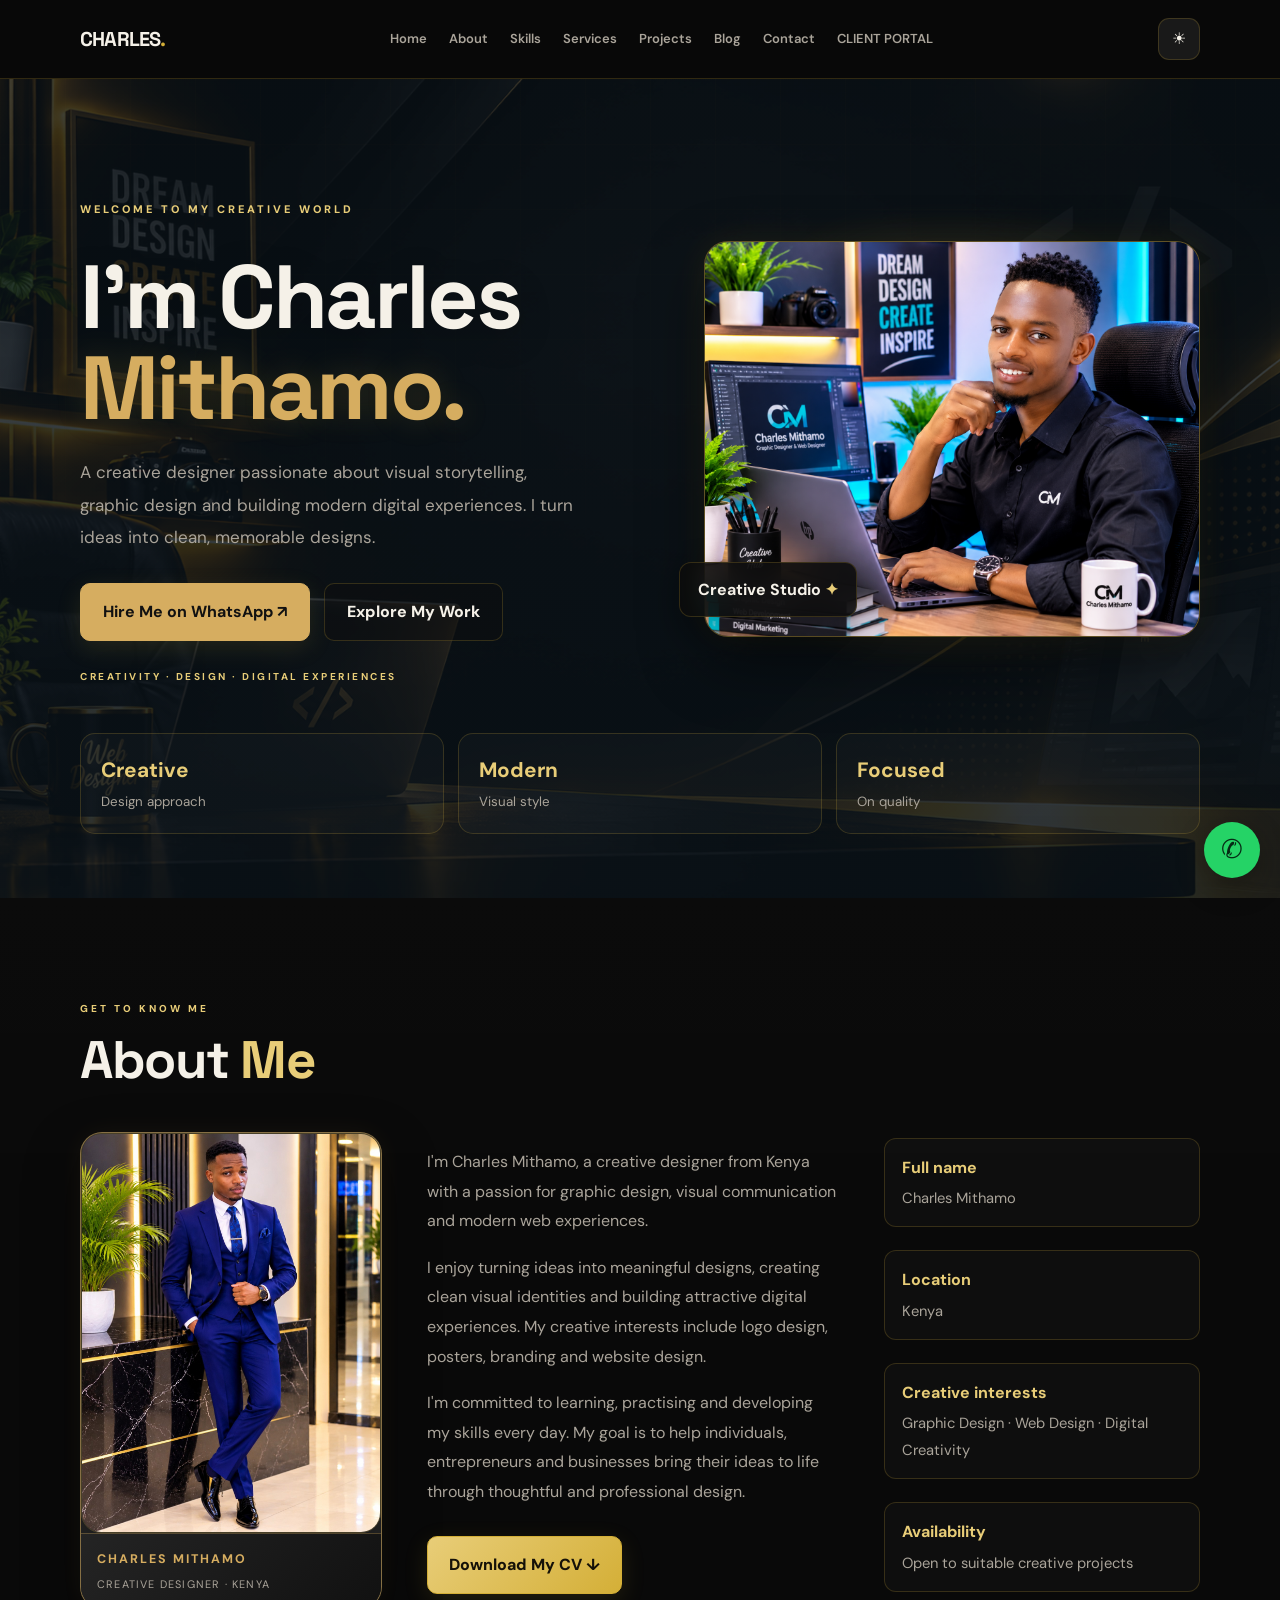
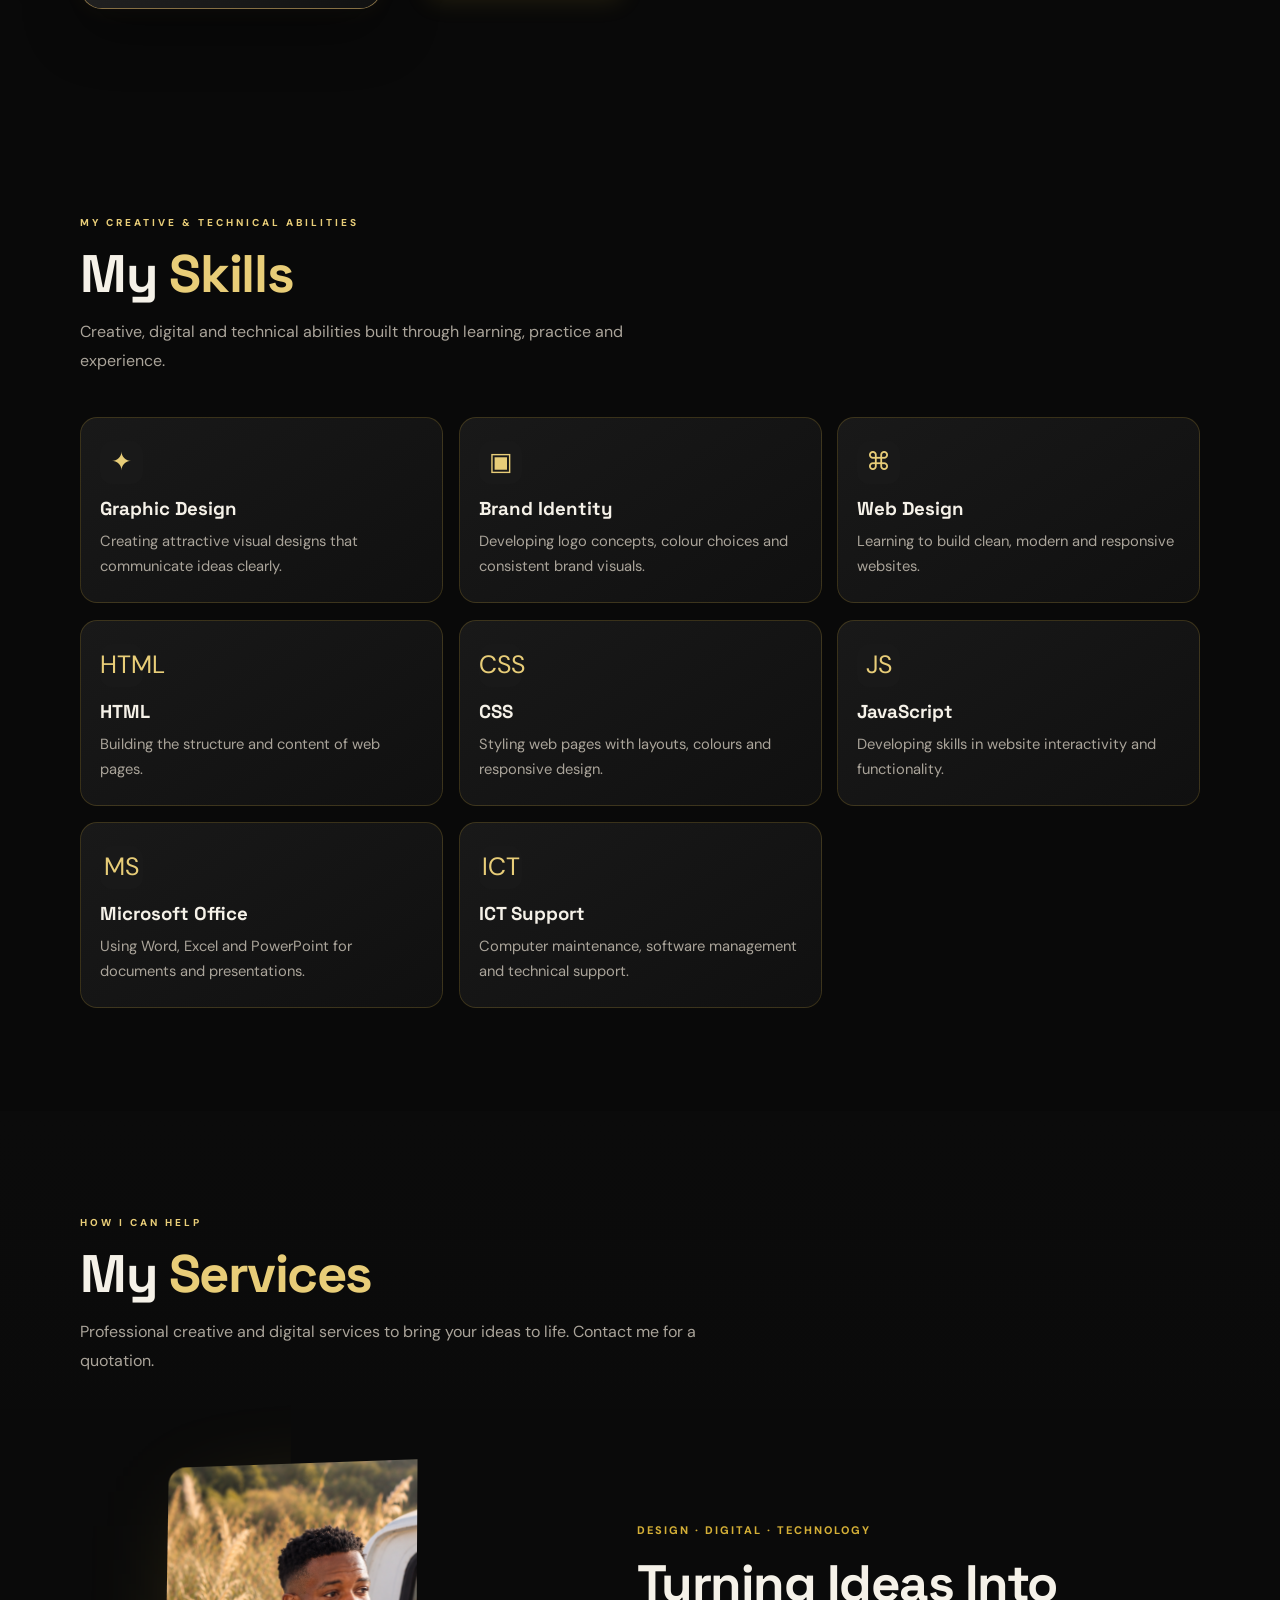
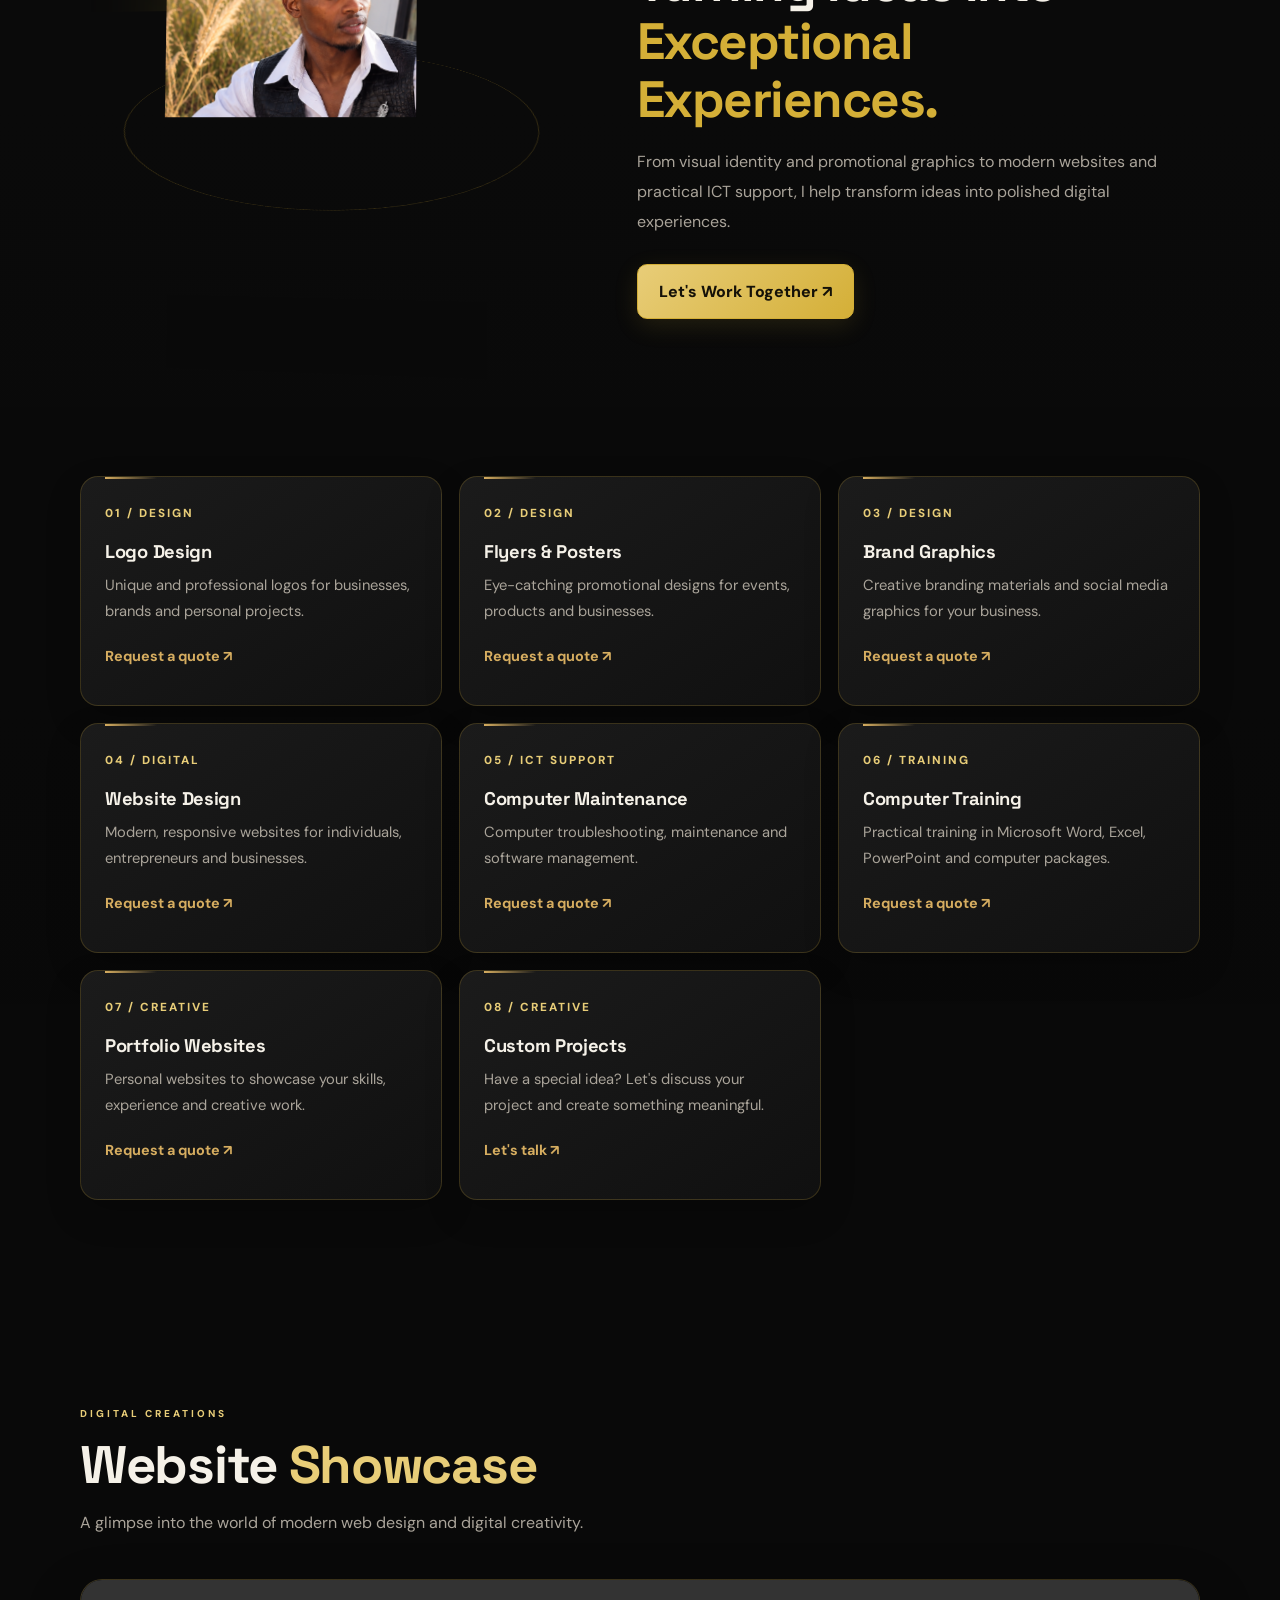
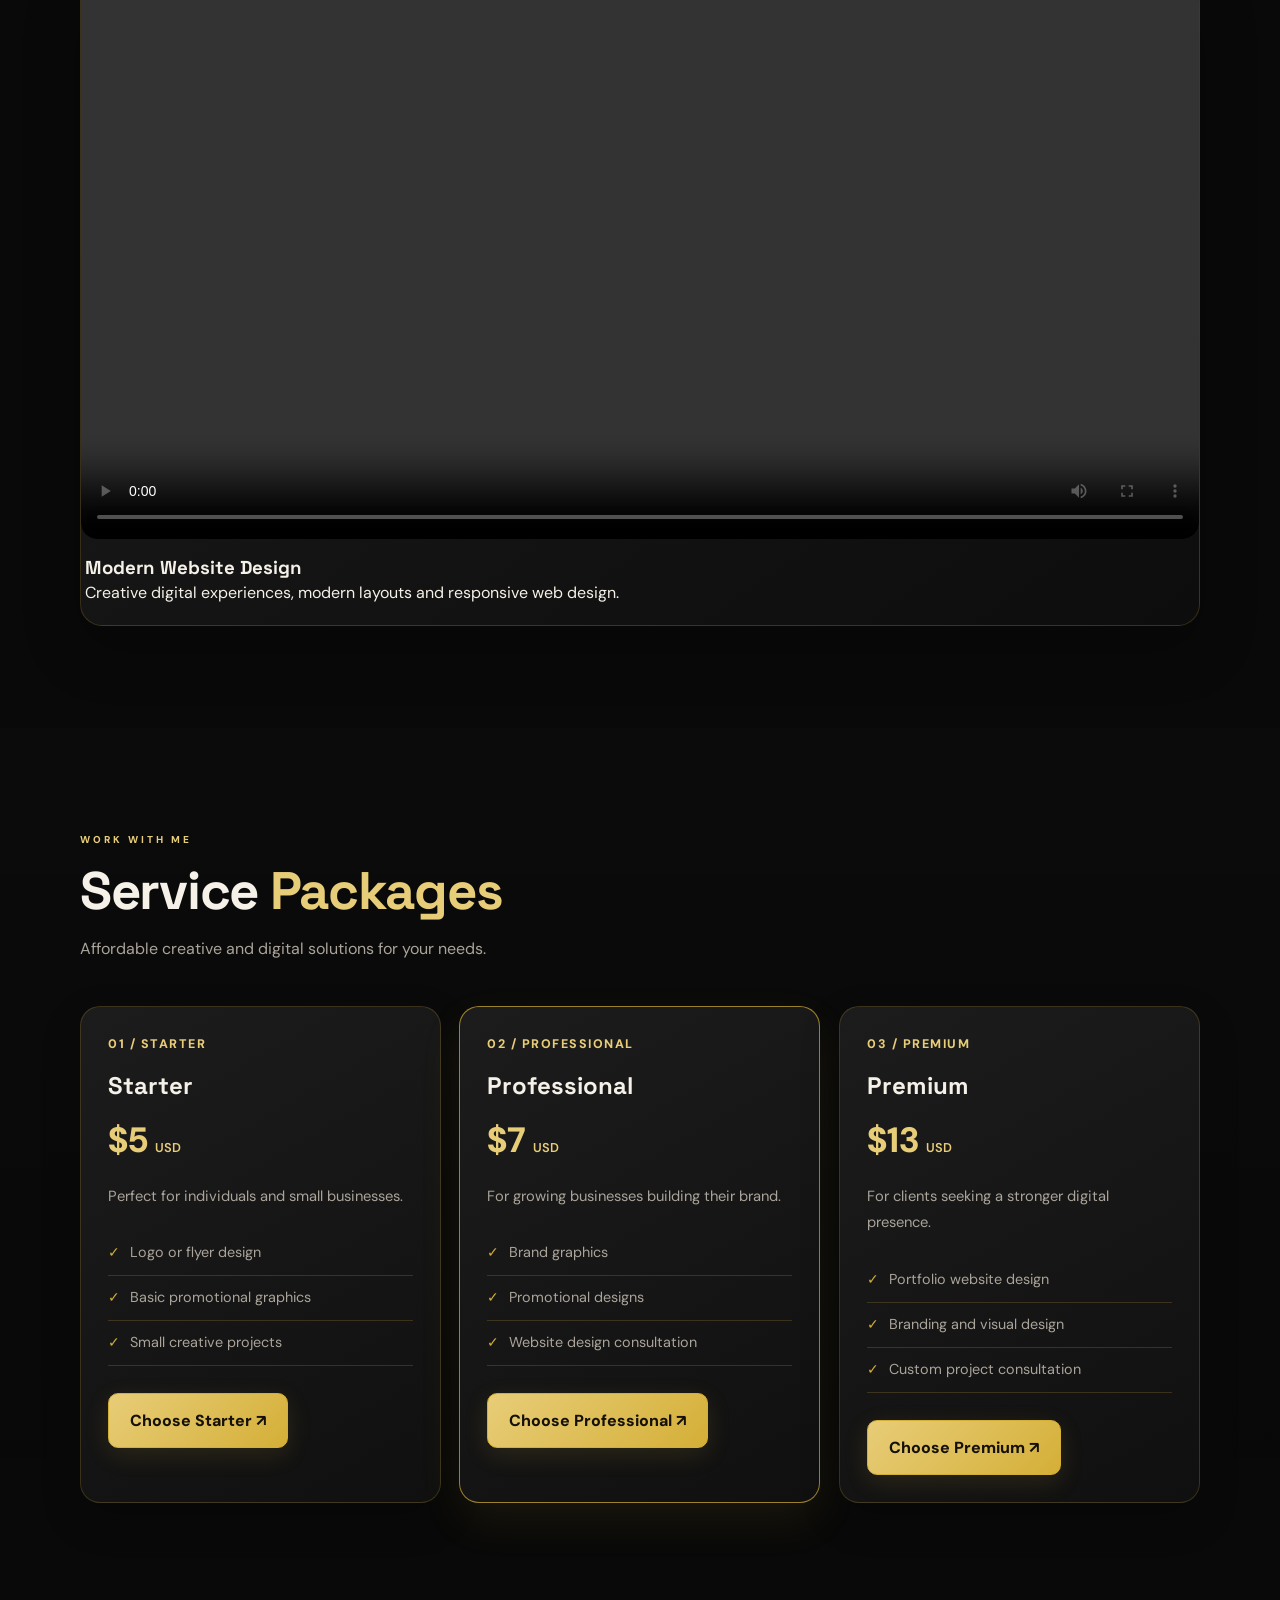
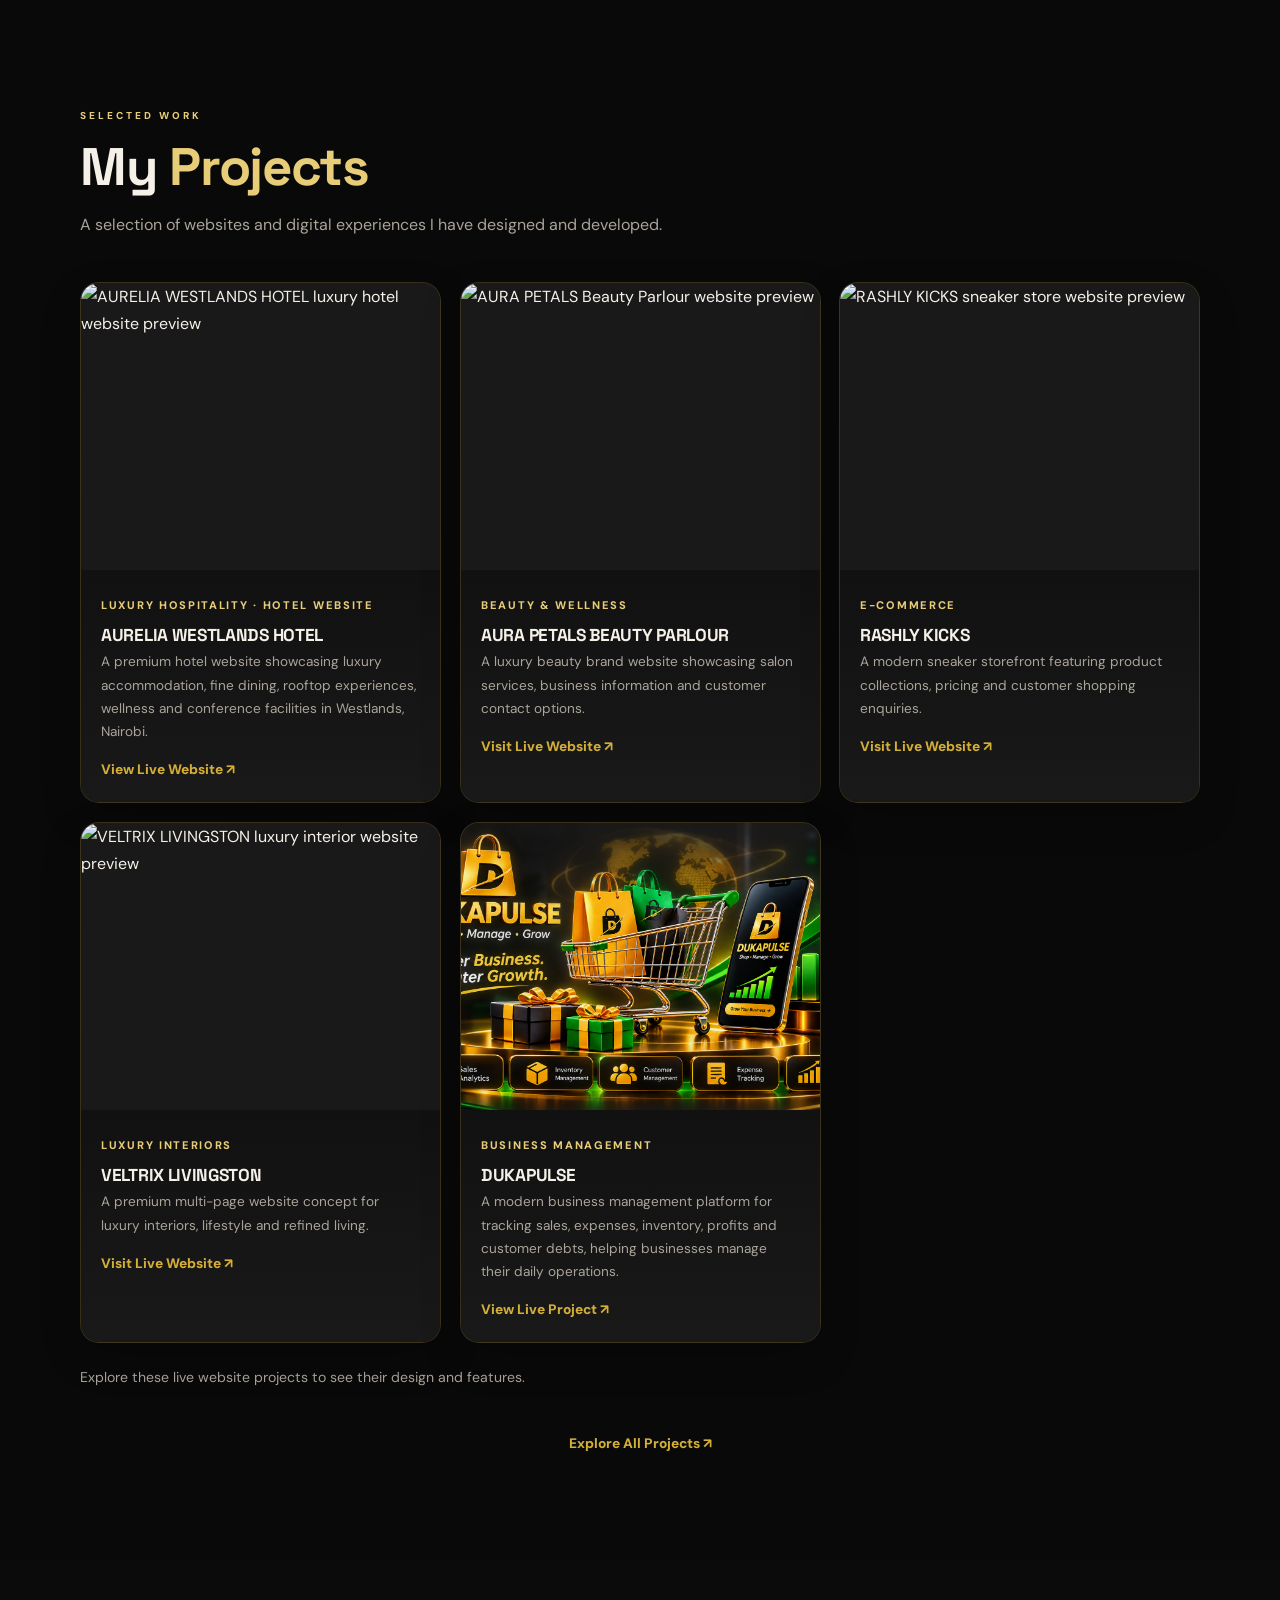
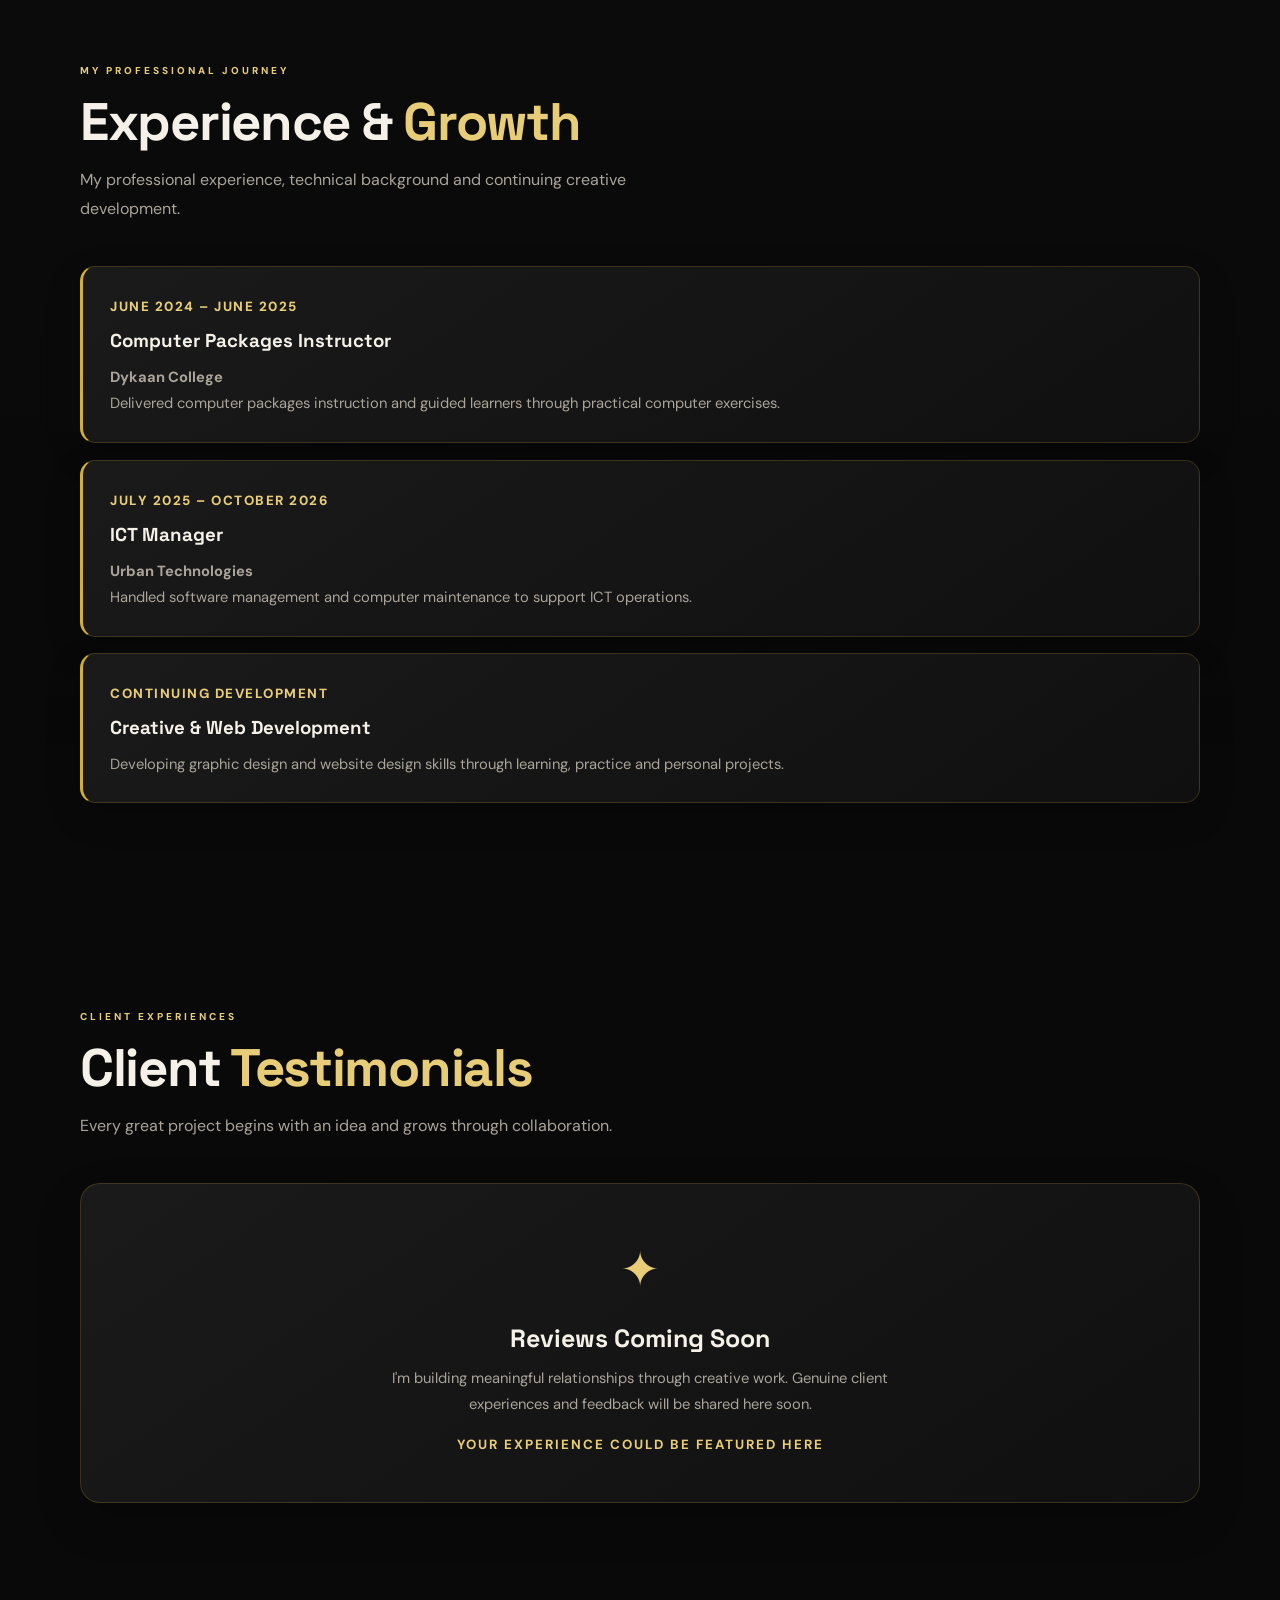
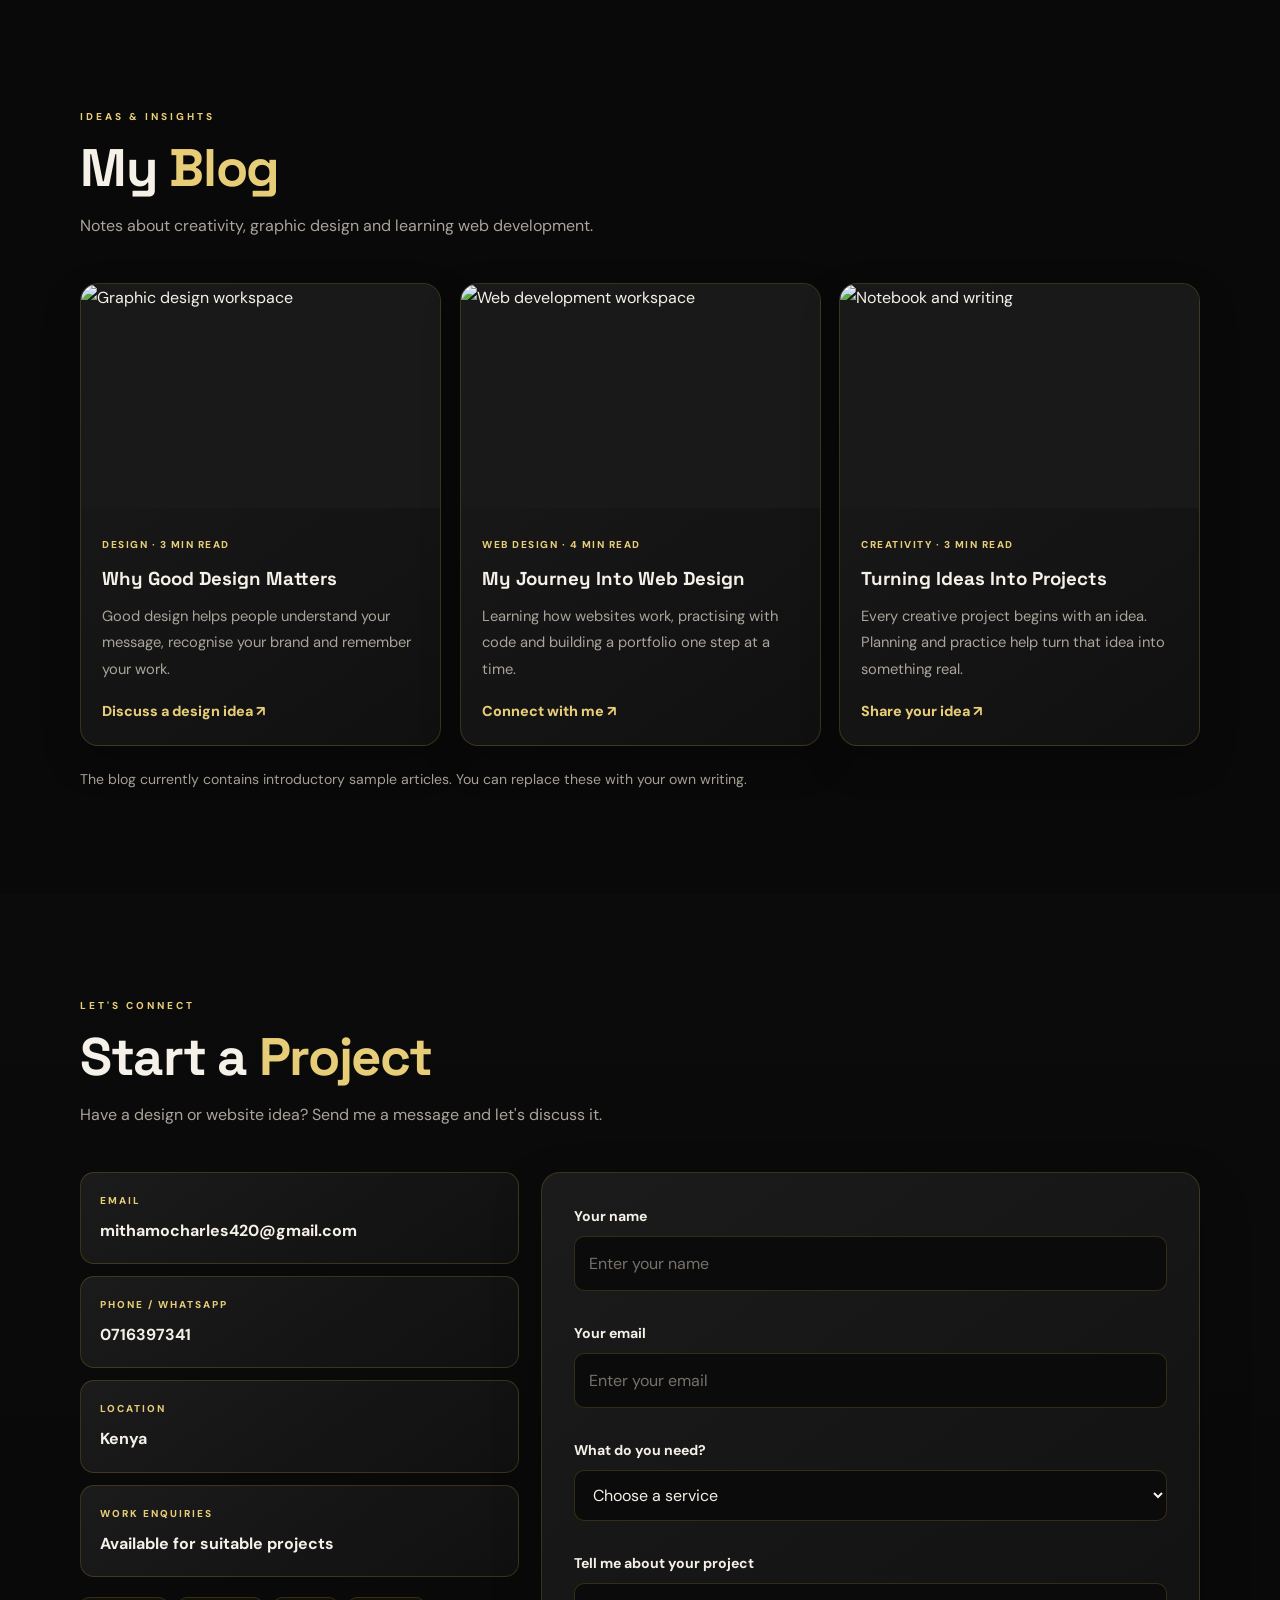
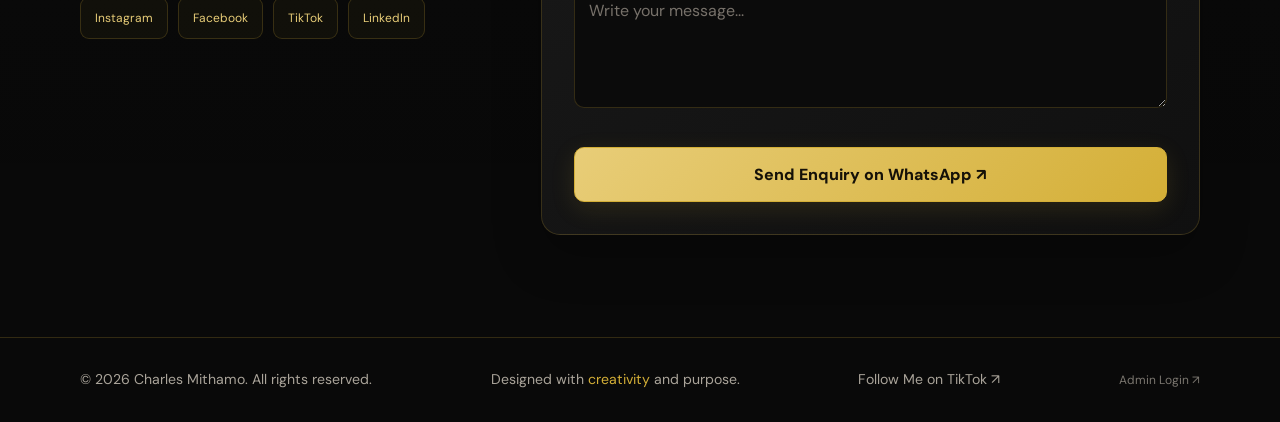
==== commit aaa112ec: "Add 3D portrait showcase to services section" ====
--- a/index.html
+++ b/index.html
@@ -1470,7 +1470,217 @@
 }
 /* END PROJECT GRID FIX */
 
-  </style>
+/* ==========================================
+   SERVICES — 3D CREATIVE PORTRAIT SHOWCASE
+   ========================================== */
+
+#services .services-showcase {
+  display: grid;
+  grid-template-columns: minmax(0, 0.9fr) minmax(0, 1.1fr);
+  align-items: center;
+  gap: clamp(35px, 7vw, 90px);
+  margin: 55px auto 65px;
+  max-width: 1050px;
+}
+
+#services .services-showcase-visual {
+  position: relative;
+  display: flex;
+  justify-content: center;
+  align-items: center;
+  perspective: 1300px;
+  isolation: isolate;
+  padding: 24px;
+}
+
+#services .services-photo-frame {
+  position: relative;
+  width: min(100%, 355px);
+  aspect-ratio: 2 / 3;
+  padding: 9px;
+  border-radius: 25px;
+  background: linear-gradient(135deg, #f5dfa0, #8d6421 35%, #e4bd65 65%, #5c4015);
+  box-shadow:
+    0 35px 75px rgba(0,0,0,.55),
+    0 0 35px rgba(212,175,55,.18),
+    inset 0 1px 2px rgba(255,255,255,.65);
+  transform: rotateY(-10deg) rotateX(3deg);
+  transform-style: preserve-3d;
+  transition: transform .65s cubic-bezier(.2,.75,.25,1),
+              box-shadow .65s ease;
+  animation: servicesPortraitFloat 5s ease-in-out infinite;
+  z-index: 2;
+}
+
+#services .services-photo-frame::before {
+  content: "";
+  position: absolute;
+  inset: 13px -13px -13px 13px;
+  border: 1px solid rgba(212,175,55,.65);
+  border-radius: 25px;
+  transform: translateZ(-28px);
+  z-index: -1;
+}
+
+#services .services-photo-frame::after {
+  content: "";
+  position: absolute;
+  inset: 0;
+  border-radius: 25px;
+  pointer-events: none;
+  box-shadow: inset 0 0 0 1px rgba(255,255,255,.28),
+              inset 0 -35px 45px rgba(0,0,0,.25);
+}
+
+#services .services-photo-frame img {
+  display: block;
+  width: 100%;
+  height: 100%;
+  object-fit: cover;
+  object-position: center;
+  border-radius: 18px;
+  transform: translateZ(15px);
+}
+
+#services .services-photo-glow {
+  position: absolute;
+  inset: 12%;
+  background: rgba(212,175,55,.3);
+  filter: blur(55px);
+  z-index: -2;
+}
+
+#services .services-photo-label {
+  position: absolute;
+  left: 20px;
+  right: 20px;
+  bottom: 20px;
+  display: flex;
+  flex-direction: column;
+  gap: 3px;
+  padding: 13px 16px;
+  border: 1px solid rgba(255,255,255,.2);
+  border-radius: 12px;
+  background: rgba(10,10,10,.72);
+  backdrop-filter: blur(14px);
+  -webkit-backdrop-filter: blur(14px);
+  color: #F5F1E8;
+  transform: translateZ(35px);
+}
+
+#services .services-photo-label span {
+  color: #E8CD78;
+  font-size: .62rem;
+  letter-spacing: 2px;
+}
+
+#services .services-photo-label strong {
+  font-size: .9rem;
+  letter-spacing: 1.5px;
+}
+
+#services .services-orbit {
+  position: absolute;
+  border: 1px solid rgba(212,175,55,.22);
+  border-radius: 50%;
+  pointer-events: none;
+  z-index: -1;
+}
+
+#services .services-orbit-one {
+  width: 95%;
+  aspect-ratio: 1;
+  transform: rotateX(68deg) rotateZ(-18deg);
+}
+
+#services .services-orbit-two {
+  width: 82%;
+  aspect-ratio: 1;
+  transform: rotateY(68deg) rotateZ(24deg);
+}
+
+#services .services-showcase-copy {
+  max-width: 530px;
+}
+
+#services .services-showcase-copy h3 {
+  margin: 15px 0 18px;
+  color: var(--text);
+  font-family: "Space Grotesk", sans-serif;
+  font-size: clamp(2rem, 4vw, 3.2rem);
+  line-height: 1.13;
+  letter-spacing: -1.5px;
+}
+
+#services .services-showcase-copy p {
+  margin-bottom: 26px;
+  color: var(--muted);
+  line-height: 1.9;
+  font-size: 1rem;
+}
+
+#services .services-photo-frame:hover {
+  transform: rotateY(0deg) rotateX(0deg) translateY(-8px) scale(1.015);
+  box-shadow: 0 45px 85px rgba(0,0,0,.6),
+              0 0 45px rgba(212,175,55,.28);
+}
+
+@keyframes servicesPortraitFloat {
+  0%, 100% { translate: 0 0; }
+  50% { translate: 0 -9px; }
+}
+
+@media (max-width: 850px) {
+  #services .services-showcase {
+    grid-template-columns: 1fr;
+    gap: 35px;
+    margin-top: 40px;
+  }
+
+  #services .services-showcase-visual {
+    max-width: 460px;
+    width: 100%;
+    margin: auto;
+  }
+
+  #services .services-showcase-copy {
+    max-width: 620px;
+    margin: auto;
+    text-align: center;
+  }
+}
+
+@media (max-width: 560px) {
+  #services .services-showcase {
+    gap: 28px;
+    margin-bottom: 45px;
+  }
+
+  #services .services-showcase-visual {
+    padding: 18px;
+  }
+
+  #services .services-photo-frame {
+    width: min(82%, 310px);
+  }
+
+  #services .services-showcase-copy h3 {
+    font-size: 2rem;
+  }
+
+  #services .services-photo-frame:hover {
+    transform: rotateY(0) rotateX(0);
+  }
+}
+
+@media (prefers-reduced-motion: reduce) {
+  #services .services-photo-frame {
+    animation: none;
+    transition: none;
+  }
+}
+
+</style>
   <link rel="icon" type="image/svg+xml" href="favicon.svg">
     <link rel="stylesheet" href="assets/css/mithamo-design-system.css">
 </head>
@@ -1658,6 +1868,38 @@
           <div class="eyebrow">HOW I CAN HELP</div>
           <h2>My <span class="accent">Services</span></h2>
           <p>Professional creative and digital services to bring your ideas to life. Contact me for a quotation.</p>
+        </div>
+
+        <!-- 3D CREATIVE SERVICES INTRO -->
+        <div class="services-showcase reveal">
+          <div class="services-showcase-visual">
+            <div class="services-photo-frame">
+              <div class="services-photo-glow"></div>
+              <img
+                src="assets/images/charles-mithamo-services.png"
+                alt="Charles Mithamo, creative and digital designer"
+                loading="lazy"
+                decoding="async"
+              >
+              <div class="services-photo-label">
+                <span>CREATIVE PROFESSIONAL</span>
+                <strong>CHARLES MITHAMO</strong>
+              </div>
+            </div>
+            <div class="services-orbit services-orbit-one"></div>
+            <div class="services-orbit services-orbit-two"></div>
+          </div>
+
+          <div class="services-showcase-copy">
+            <div class="eyebrow">DESIGN · DIGITAL · TECHNOLOGY</div>
+            <h3>Turning Ideas Into <span class="accent">Exceptional Experiences.</span></h3>
+            <p>
+              From visual identity and promotional graphics to modern websites
+              and practical ICT support, I help transform ideas into polished
+              digital experiences.
+            </p>
+            <a href="#contact" class="btn btn-primary">Let's Work Together ↗</a>
+          </div>
         </div>
 
         <div class="services-grid">
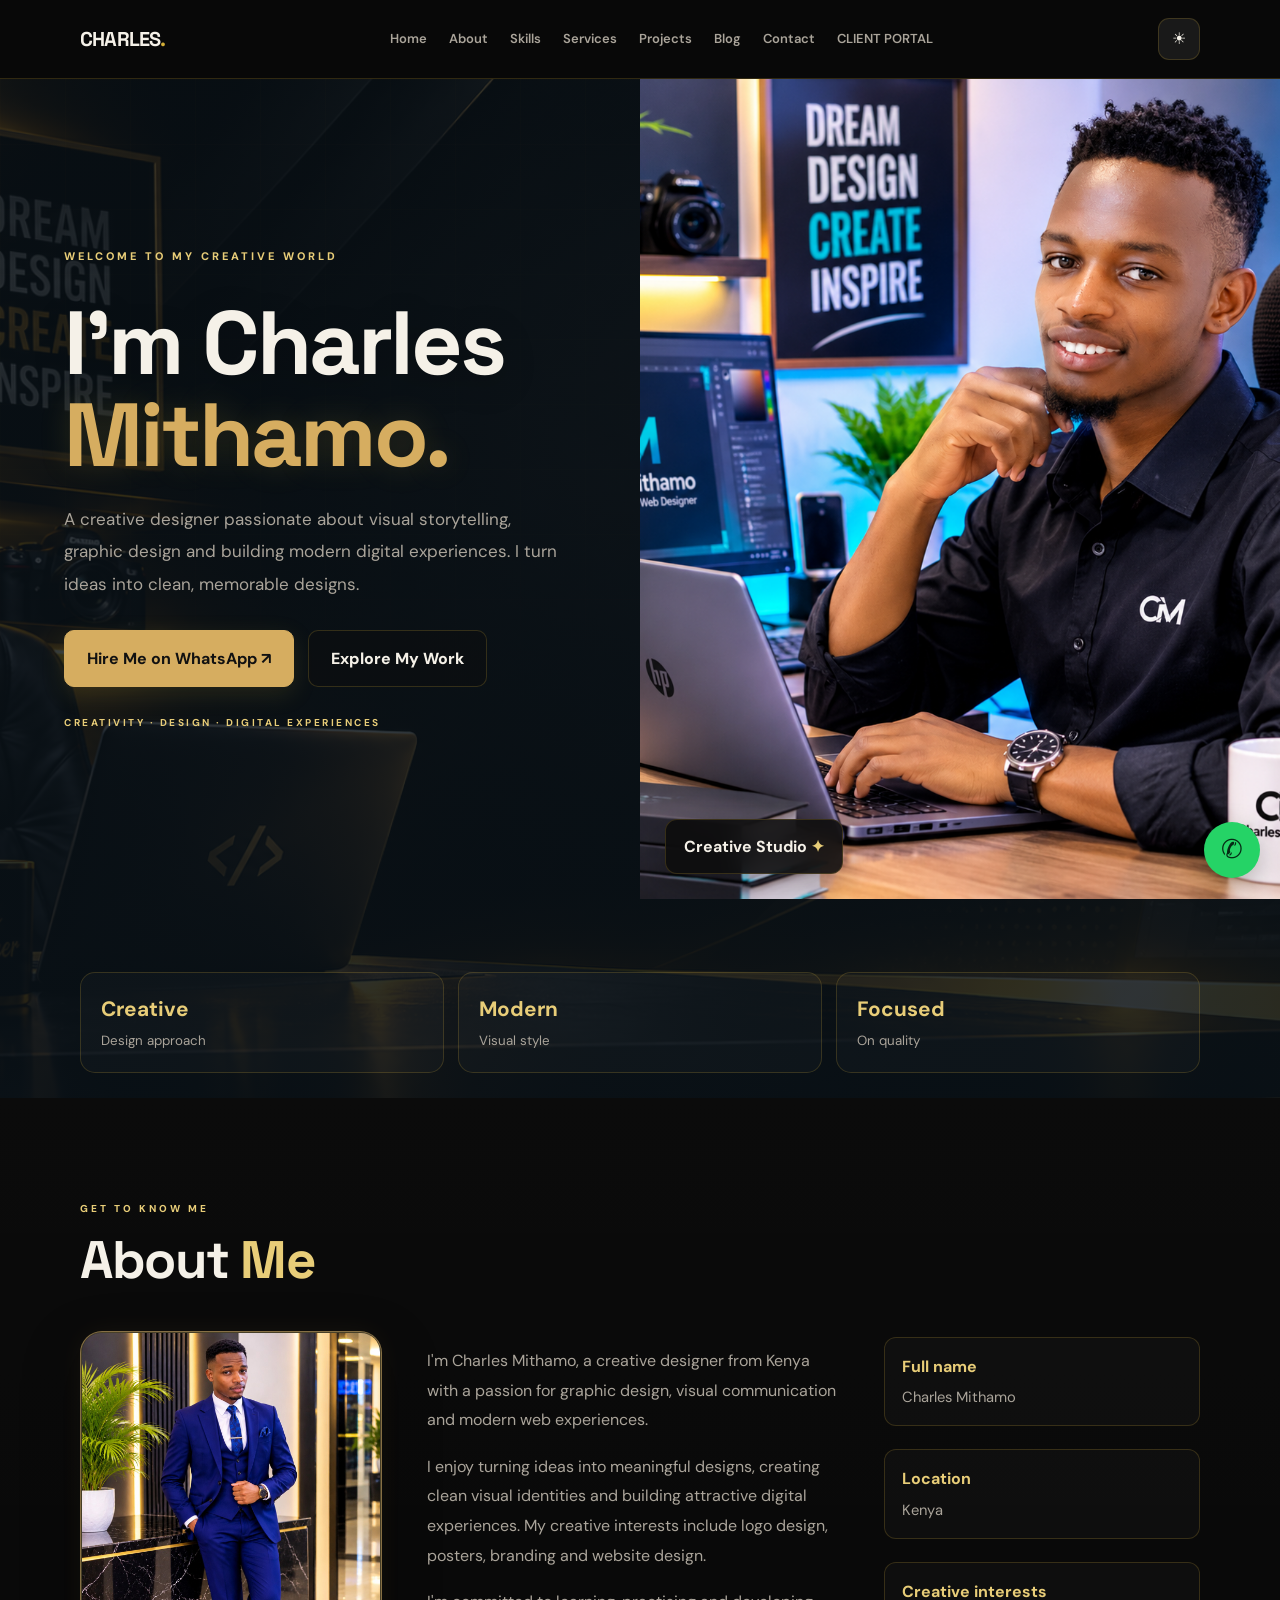
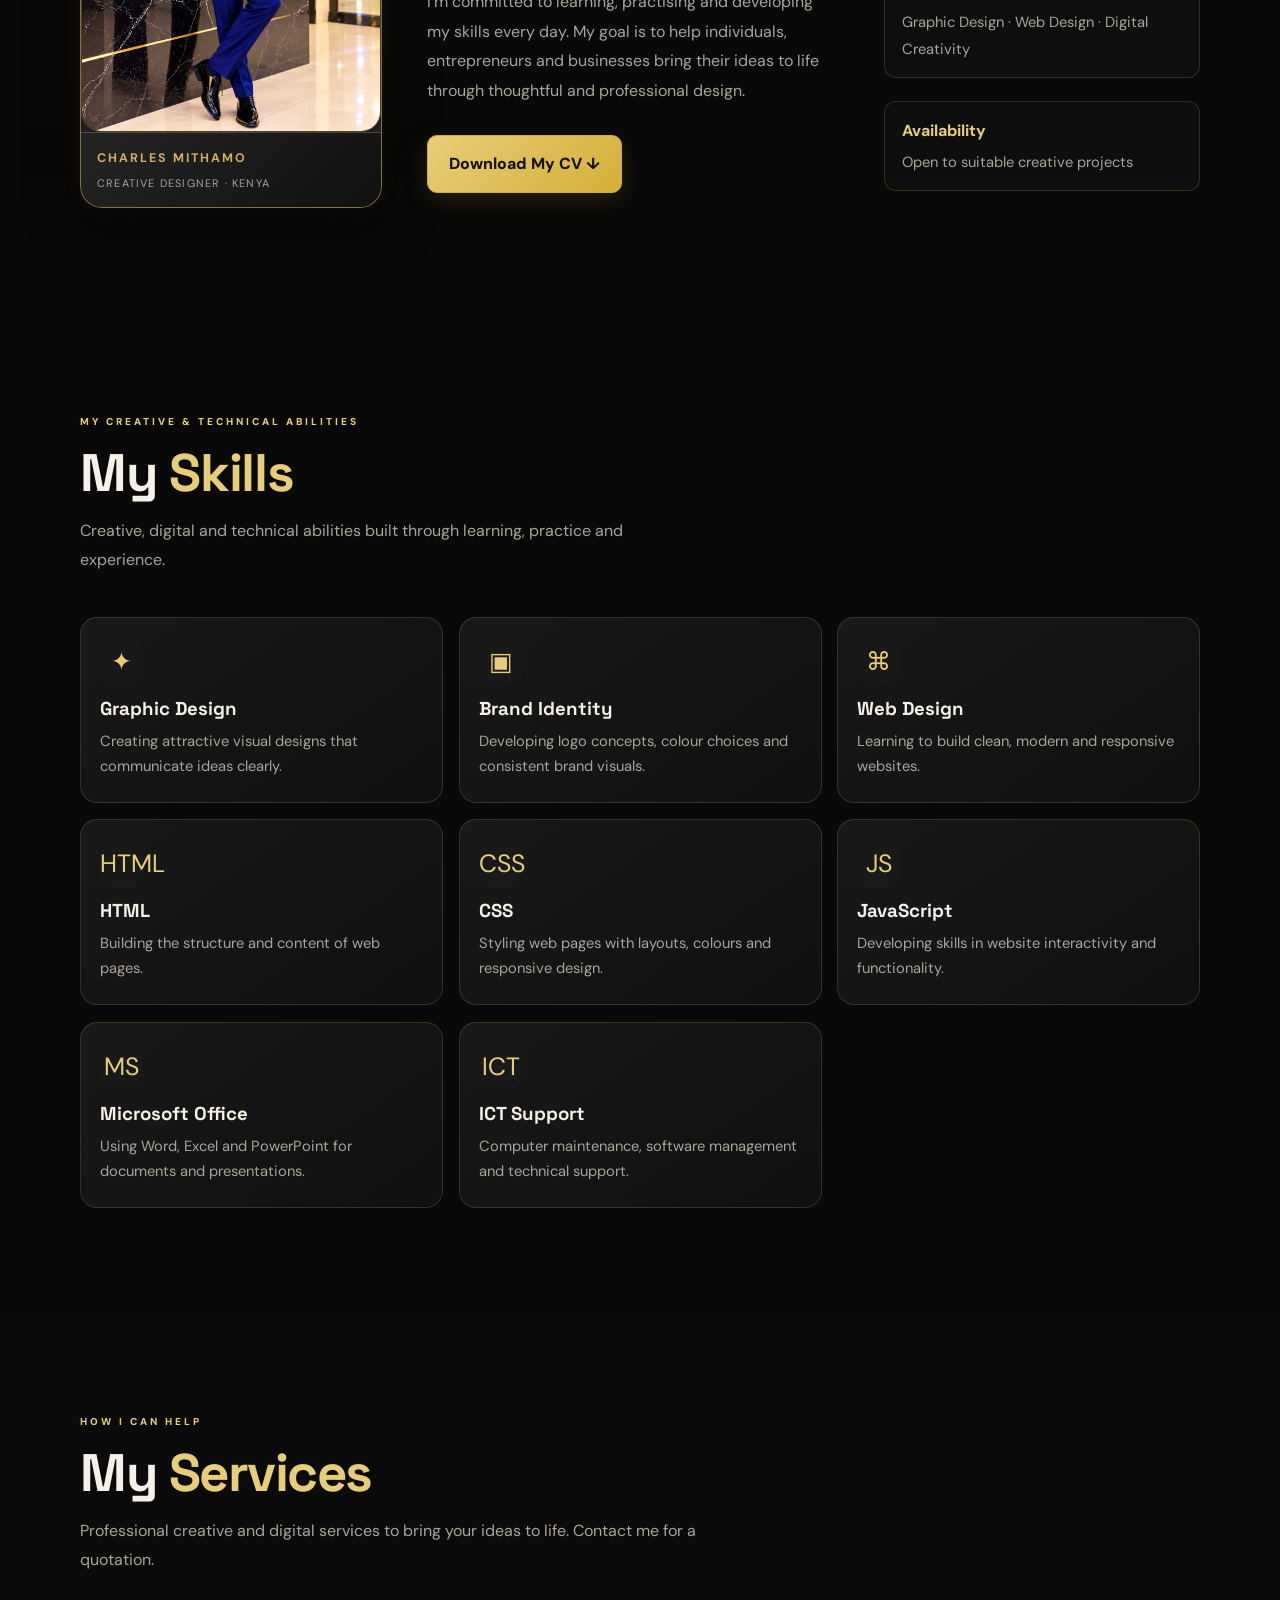
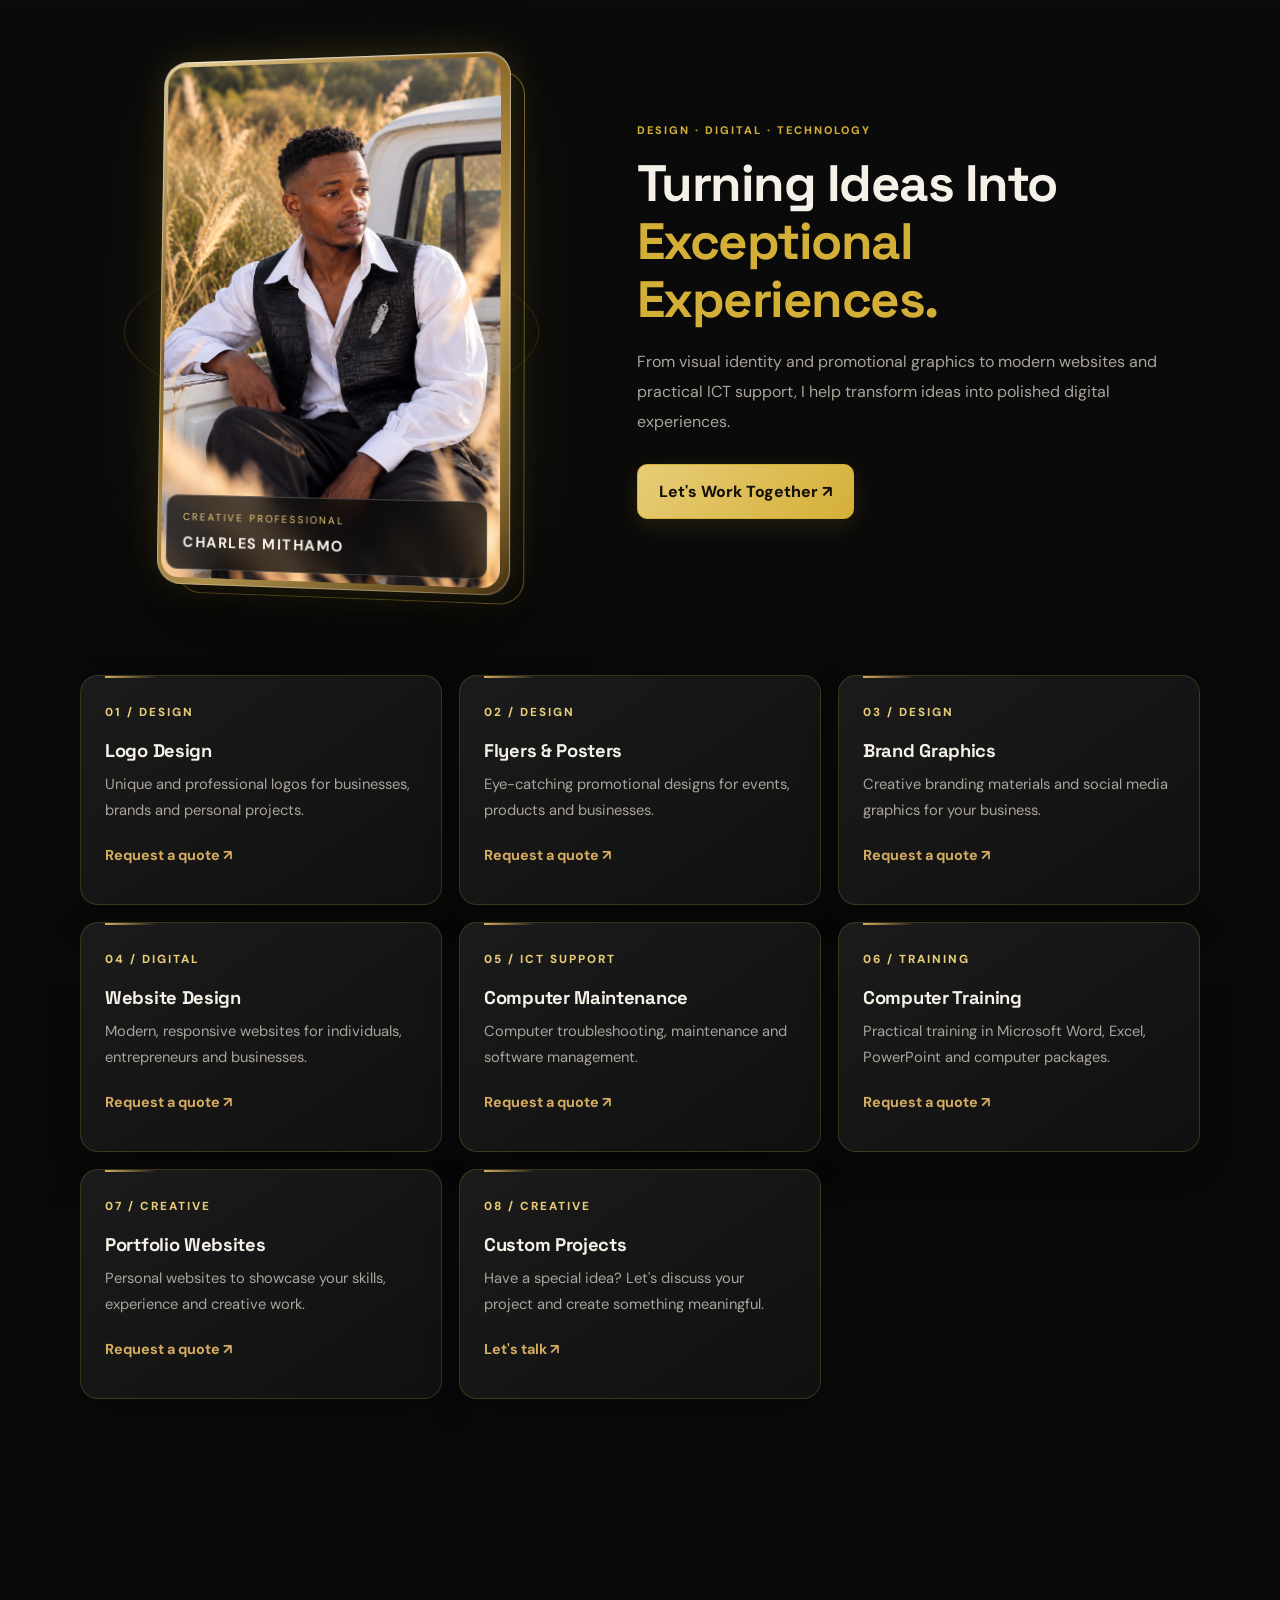
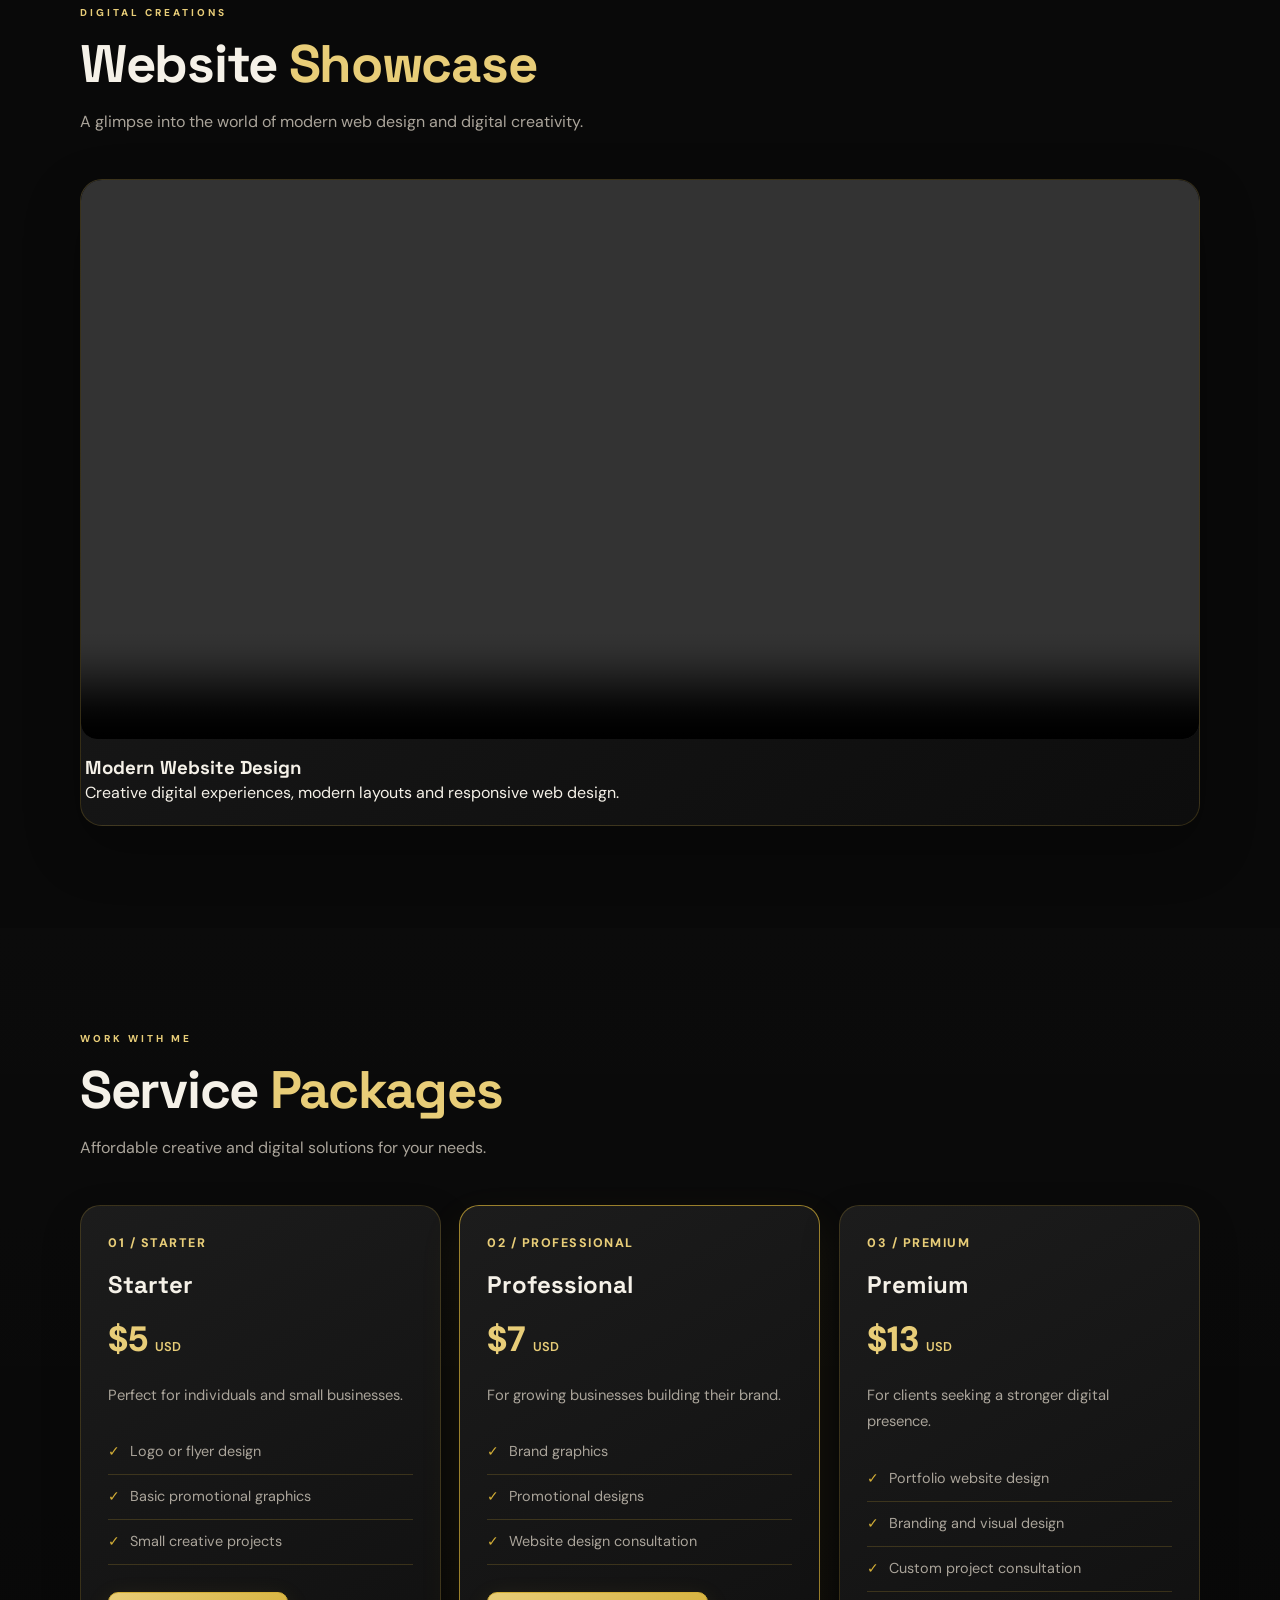
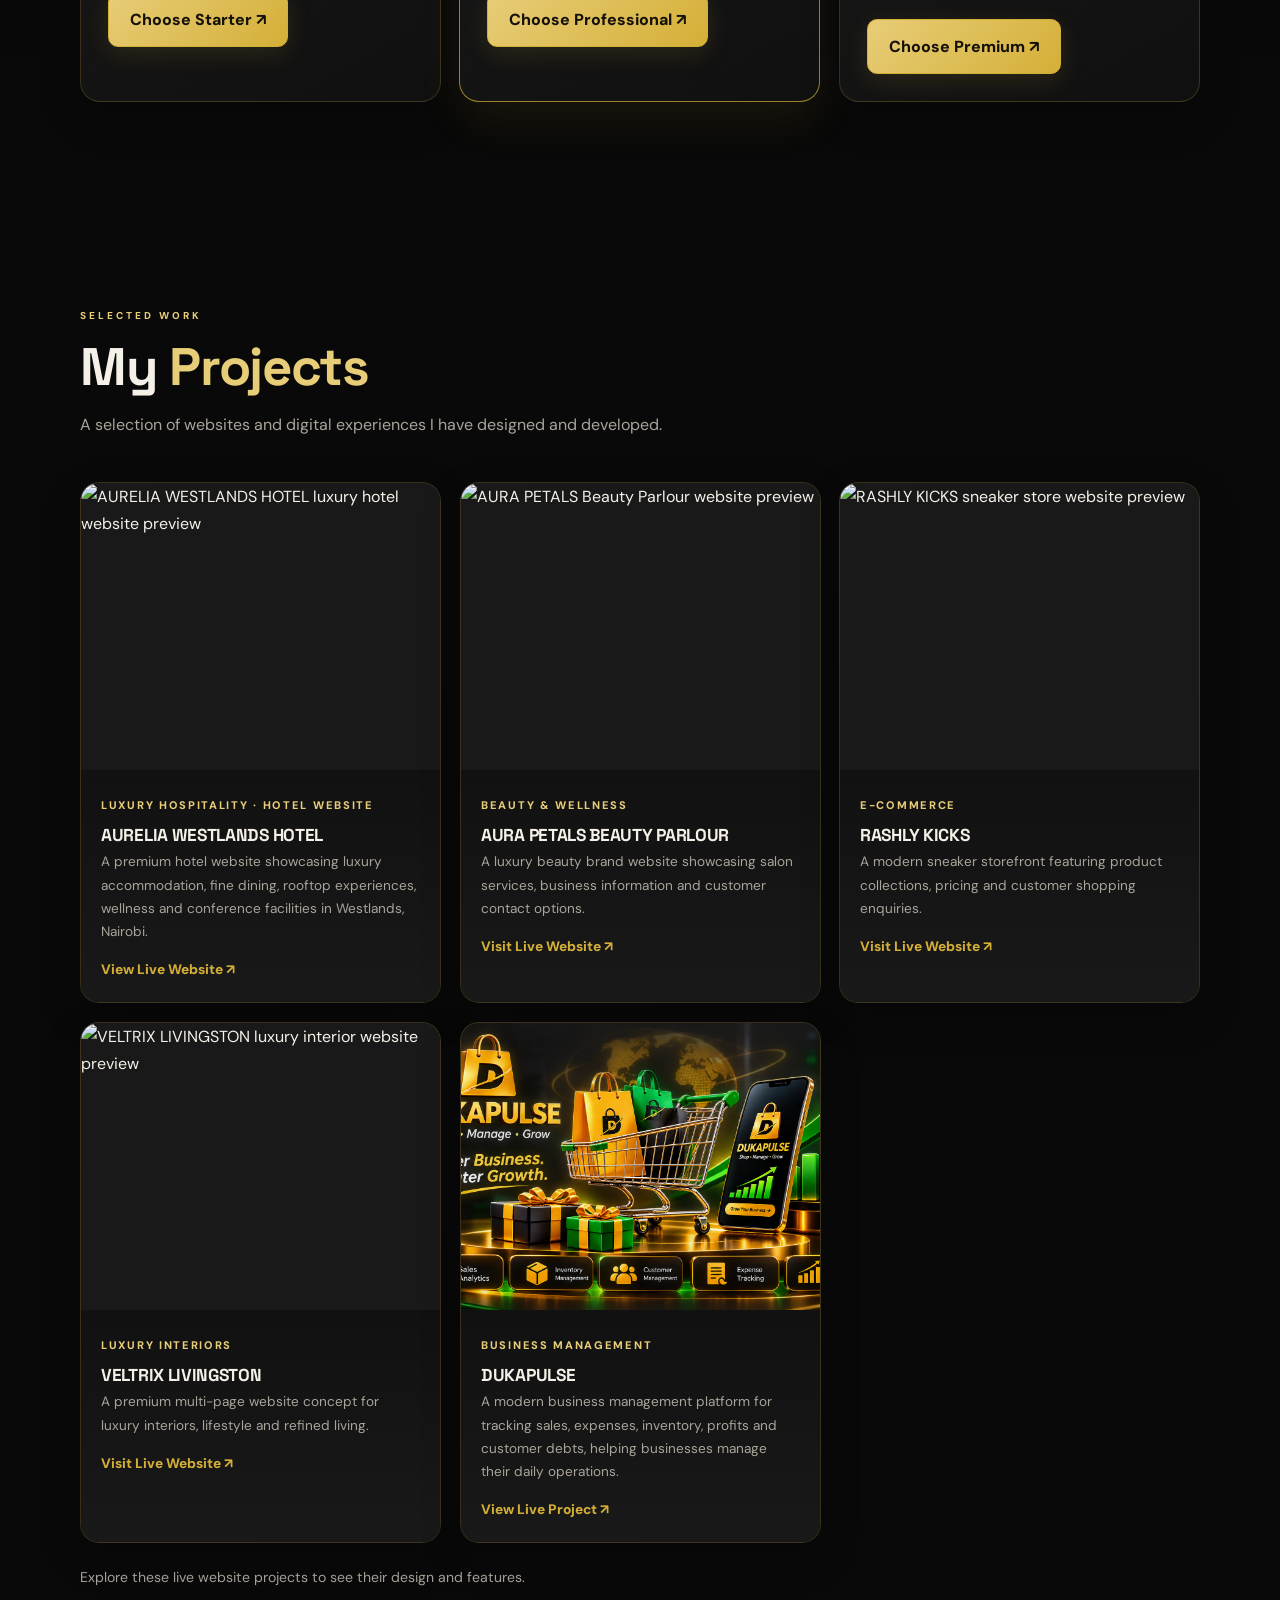
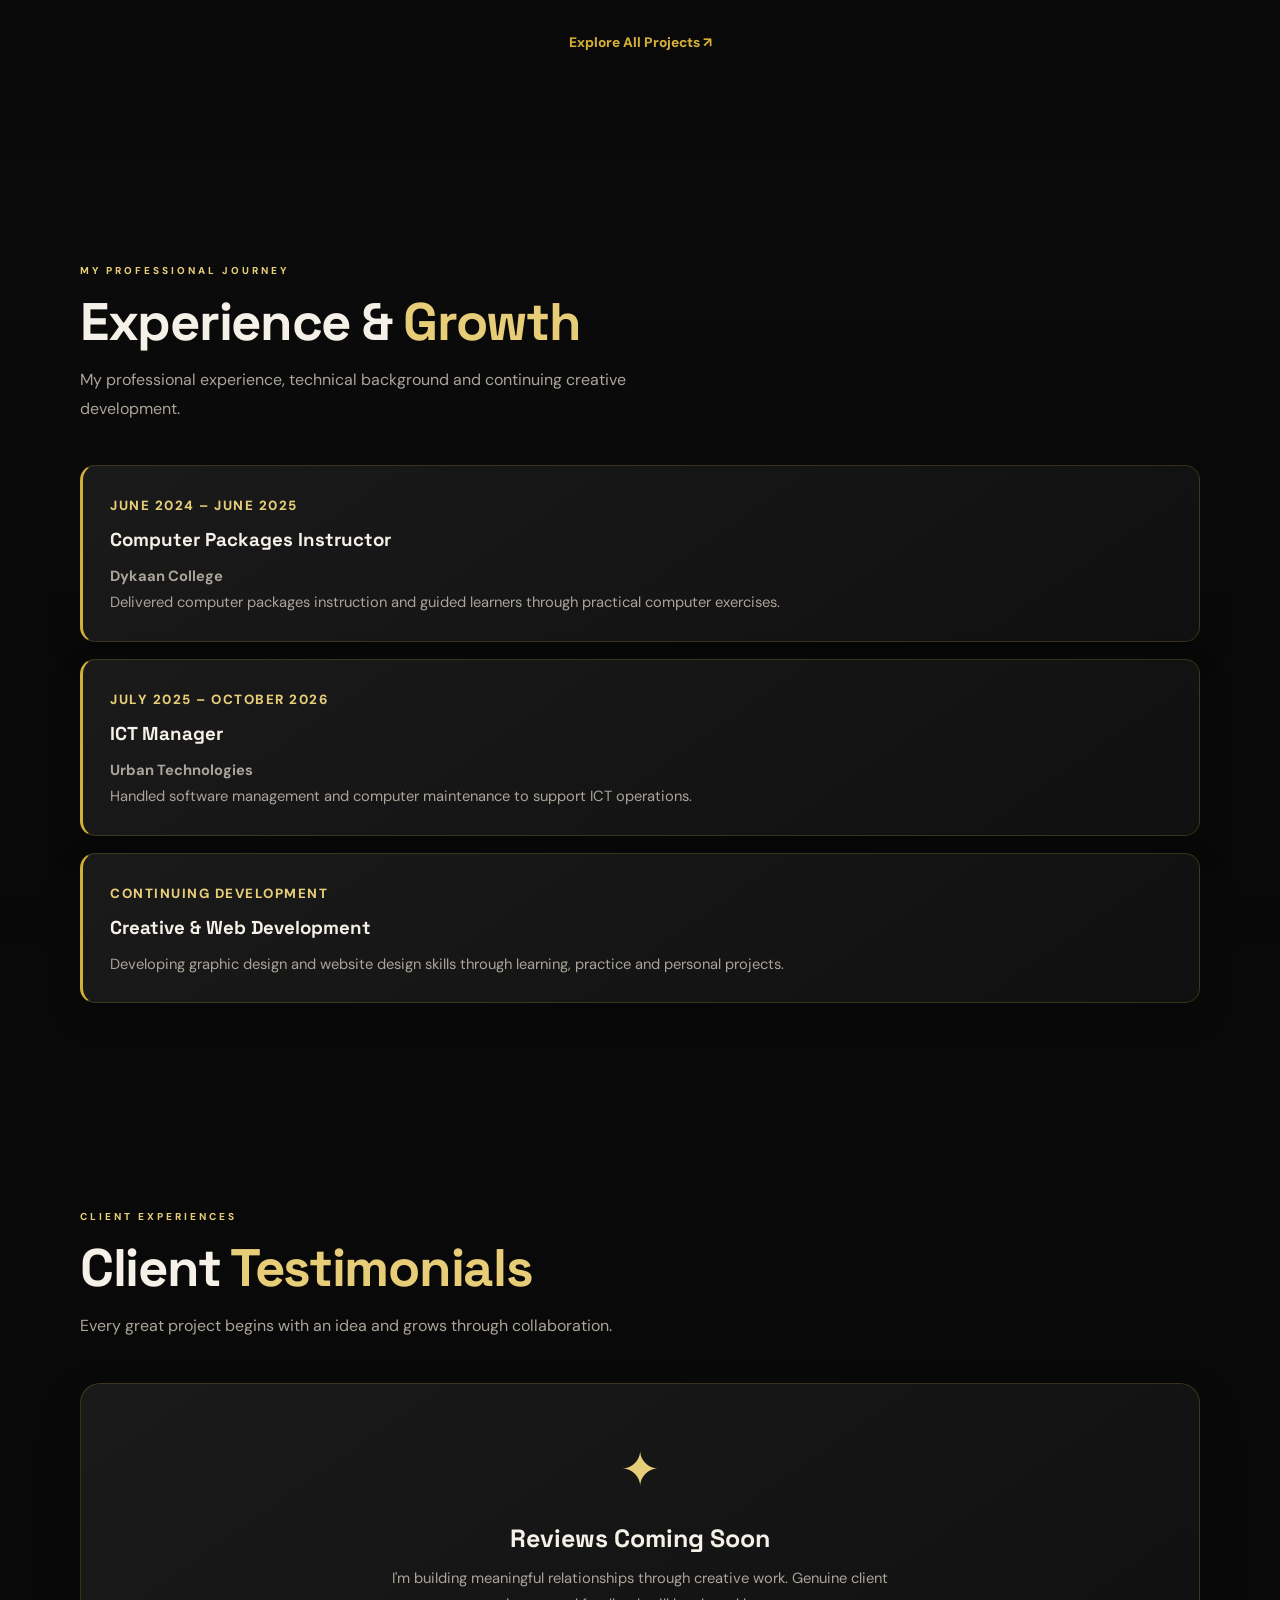
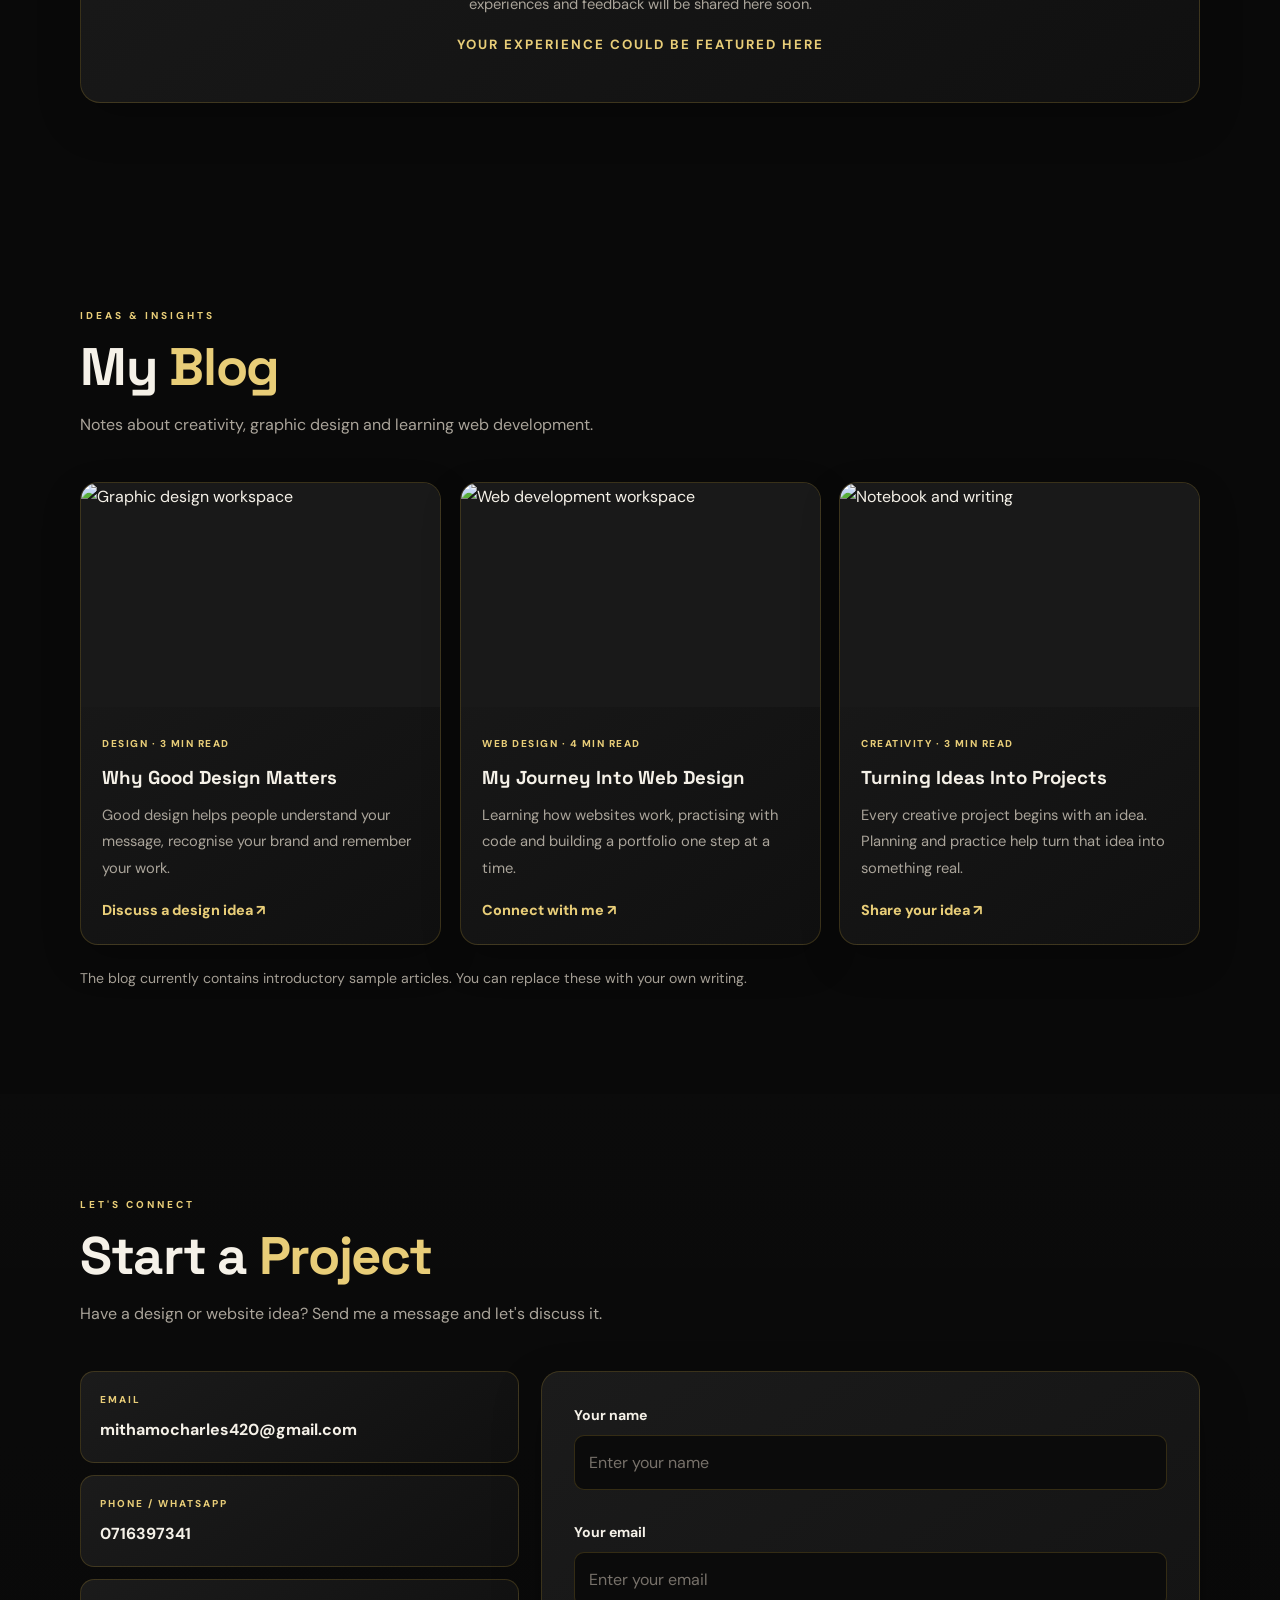
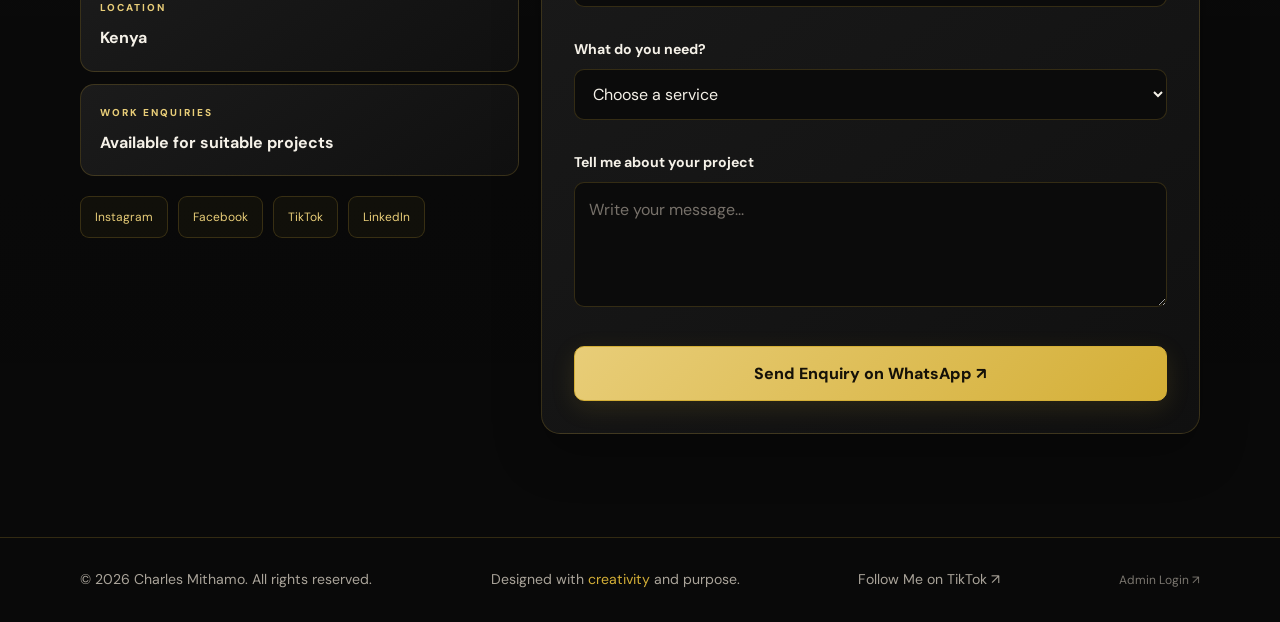
==== commit a786b698: "Upgrade homepage to full-width 50-50 portrait hero" ====
--- a/index.html
+++ b/index.html
@@ -1679,6 +1679,154 @@
     transition: none;
   }
 }
+
+
+
+/* =====================================================
+   CHARLES MITHAMO — FULL BLEED 50/50 HERO
+   Desktop: text left, edge-to-edge portrait right
+   ===================================================== */
+
+@media (min-width: 851px) {
+
+  .hero {
+    padding: 0 !important;
+    overflow: hidden;
+  }
+
+  .hero .container {
+    width: 100% !important;
+    max-width: none !important;
+    margin: 0 !important;
+  }
+
+  .hero-grid {
+    display: grid;
+    grid-template-columns: minmax(0, 1fr) minmax(0, 1fr) !important;
+    gap: 0 !important;
+    align-items: stretch !important;
+    min-height: clamp(620px, calc(100svh - 80px), 900px);
+  }
+
+  .hero-content {
+    padding: clamp(35px, 5vw, 85px);
+    display: flex;
+    flex-direction: column;
+    justify-content: center;
+    min-width: 0;
+  }
+
+  .hero-content h1 {
+    font-size: clamp(2.8rem, 5.2vw, 5.5rem);
+  }
+
+  .hero-copy {
+    max-width: 550px;
+  }
+
+  .portrait-wrap {
+    position: relative;
+    width: 100% !important;
+    max-width: none !important;
+    height: 100%;
+    min-height: clamp(620px, calc(100svh - 80px), 900px);
+    margin: 0 !important;
+    overflow: hidden;
+    border-radius: 0 !important;
+  }
+
+  .portrait-wrap::before {
+    display: none !important;
+  }
+
+  .portrait {
+    display: block;
+    width: 100% !important;
+    height: 100% !important;
+    min-height: inherit;
+    max-height: none !important;
+    aspect-ratio: auto !important;
+    object-fit: cover !important;
+    object-position: center center;
+    border: 0 !important;
+    border-radius: 0 !important;
+    box-shadow: none !important;
+    animation: none !important;
+  }
+
+  .portrait-tag {
+    left: 25px;
+    bottom: 25px;
+  }
+
+  .hero .stats {
+    width: min(1120px, 90%);
+    margin: 0 auto;
+    padding: 25px 0;
+  }
+}
+
+/* MOBILE AND TABLET FALLBACK */
+
+@media (max-width: 850px) {
+
+  .hero {
+    padding: 0 !important;
+  }
+
+  .hero .container {
+    width: 100%;
+    margin: 0;
+  }
+
+  .hero-grid {
+    grid-template-columns: 1fr !important;
+    gap: 0 !important;
+  }
+
+  .hero-content {
+    padding: 48px 6vw 38px;
+  }
+
+  .portrait-wrap {
+    width: 100% !important;
+    max-width: none !important;
+    height: clamp(350px, 85vw, 560px);
+    min-height: 0;
+    margin: 0 !important;
+    overflow: hidden;
+    border-radius: 0 !important;
+  }
+
+  .portrait-wrap::before {
+    display: none !important;
+  }
+
+  .portrait {
+    width: 100% !important;
+    height: 100% !important;
+    min-height: 0 !important;
+    max-height: none !important;
+    aspect-ratio: auto !important;
+    object-fit: cover !important;
+    border: 0 !important;
+    border-radius: 0 !important;
+    box-shadow: none !important;
+    animation: none !important;
+  }
+
+  .portrait-tag {
+    left: 15px;
+    bottom: 15px;
+  }
+
+  .hero .stats {
+    width: 90%;
+    margin: 25px auto;
+  }
+}
+
+/* END FULL BLEED HERO */
 
 </style>
   <link rel="icon" type="image/svg+xml" href="favicon.svg">
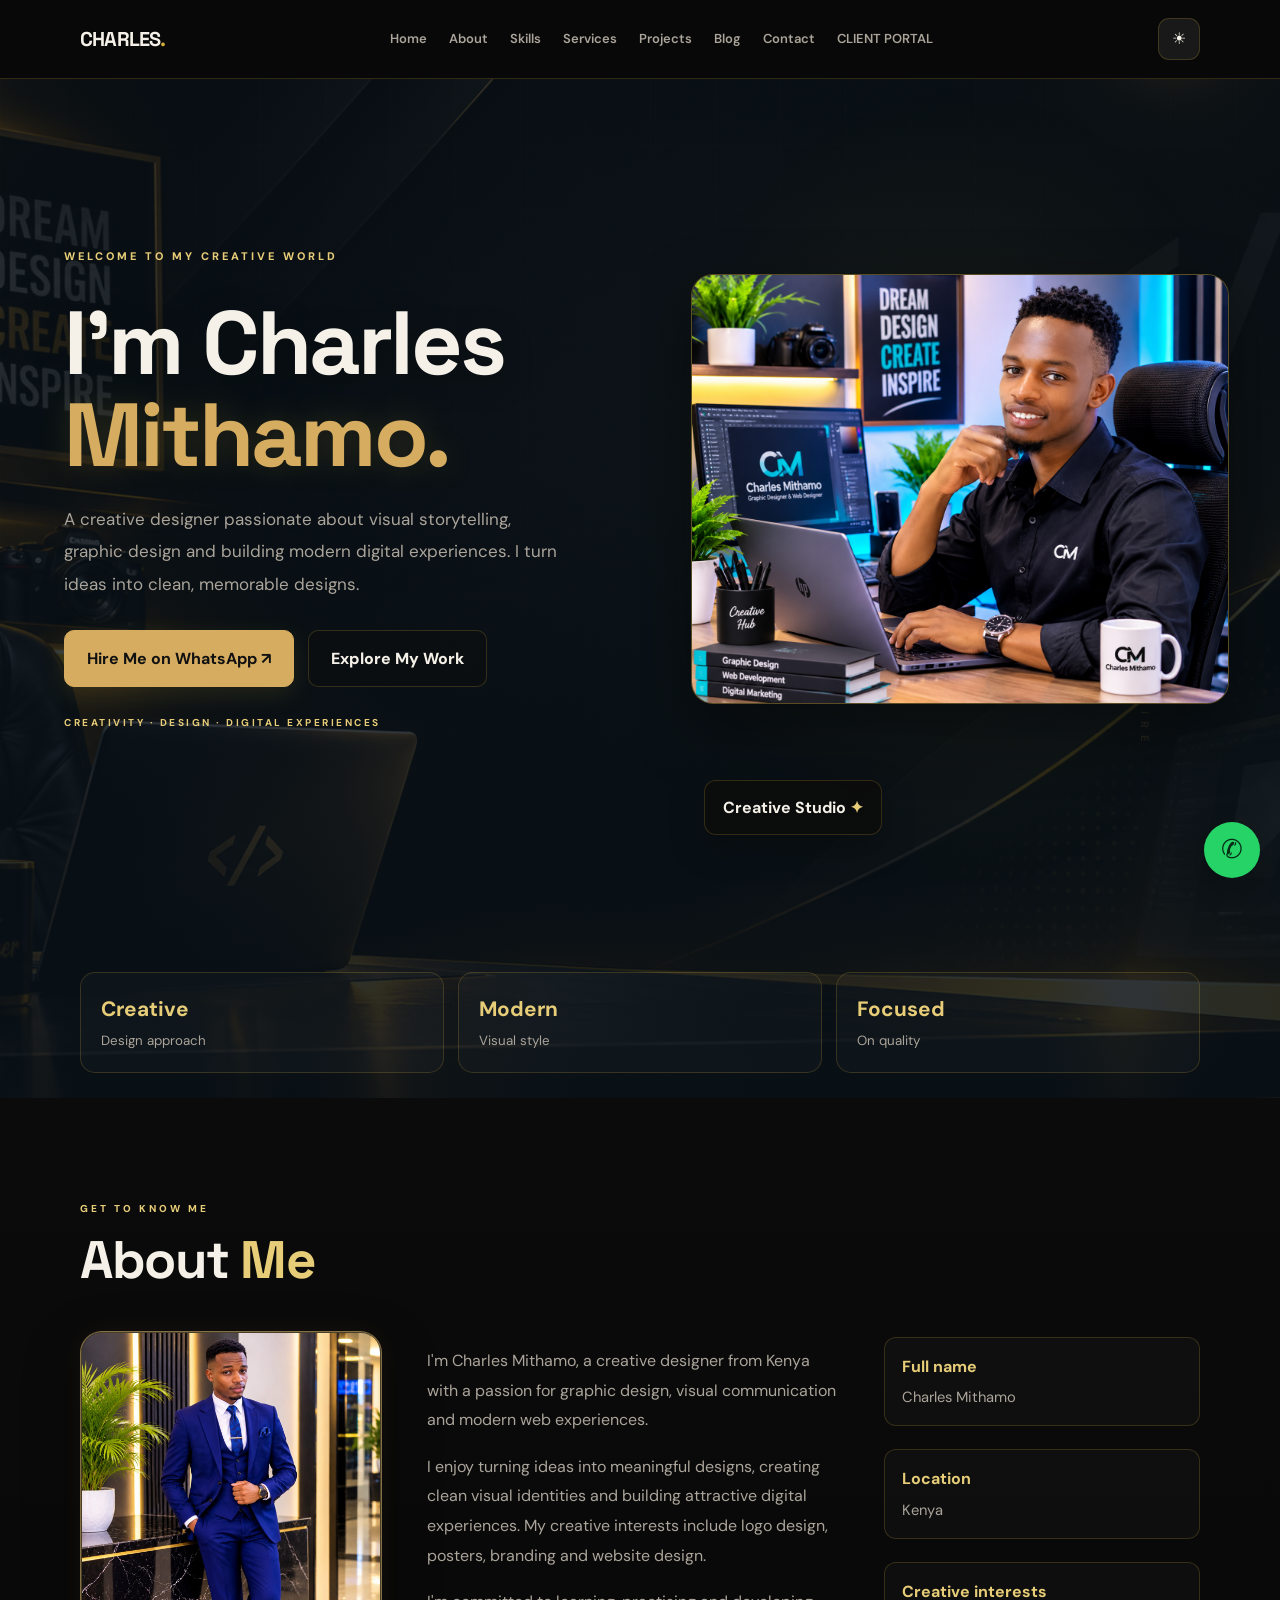
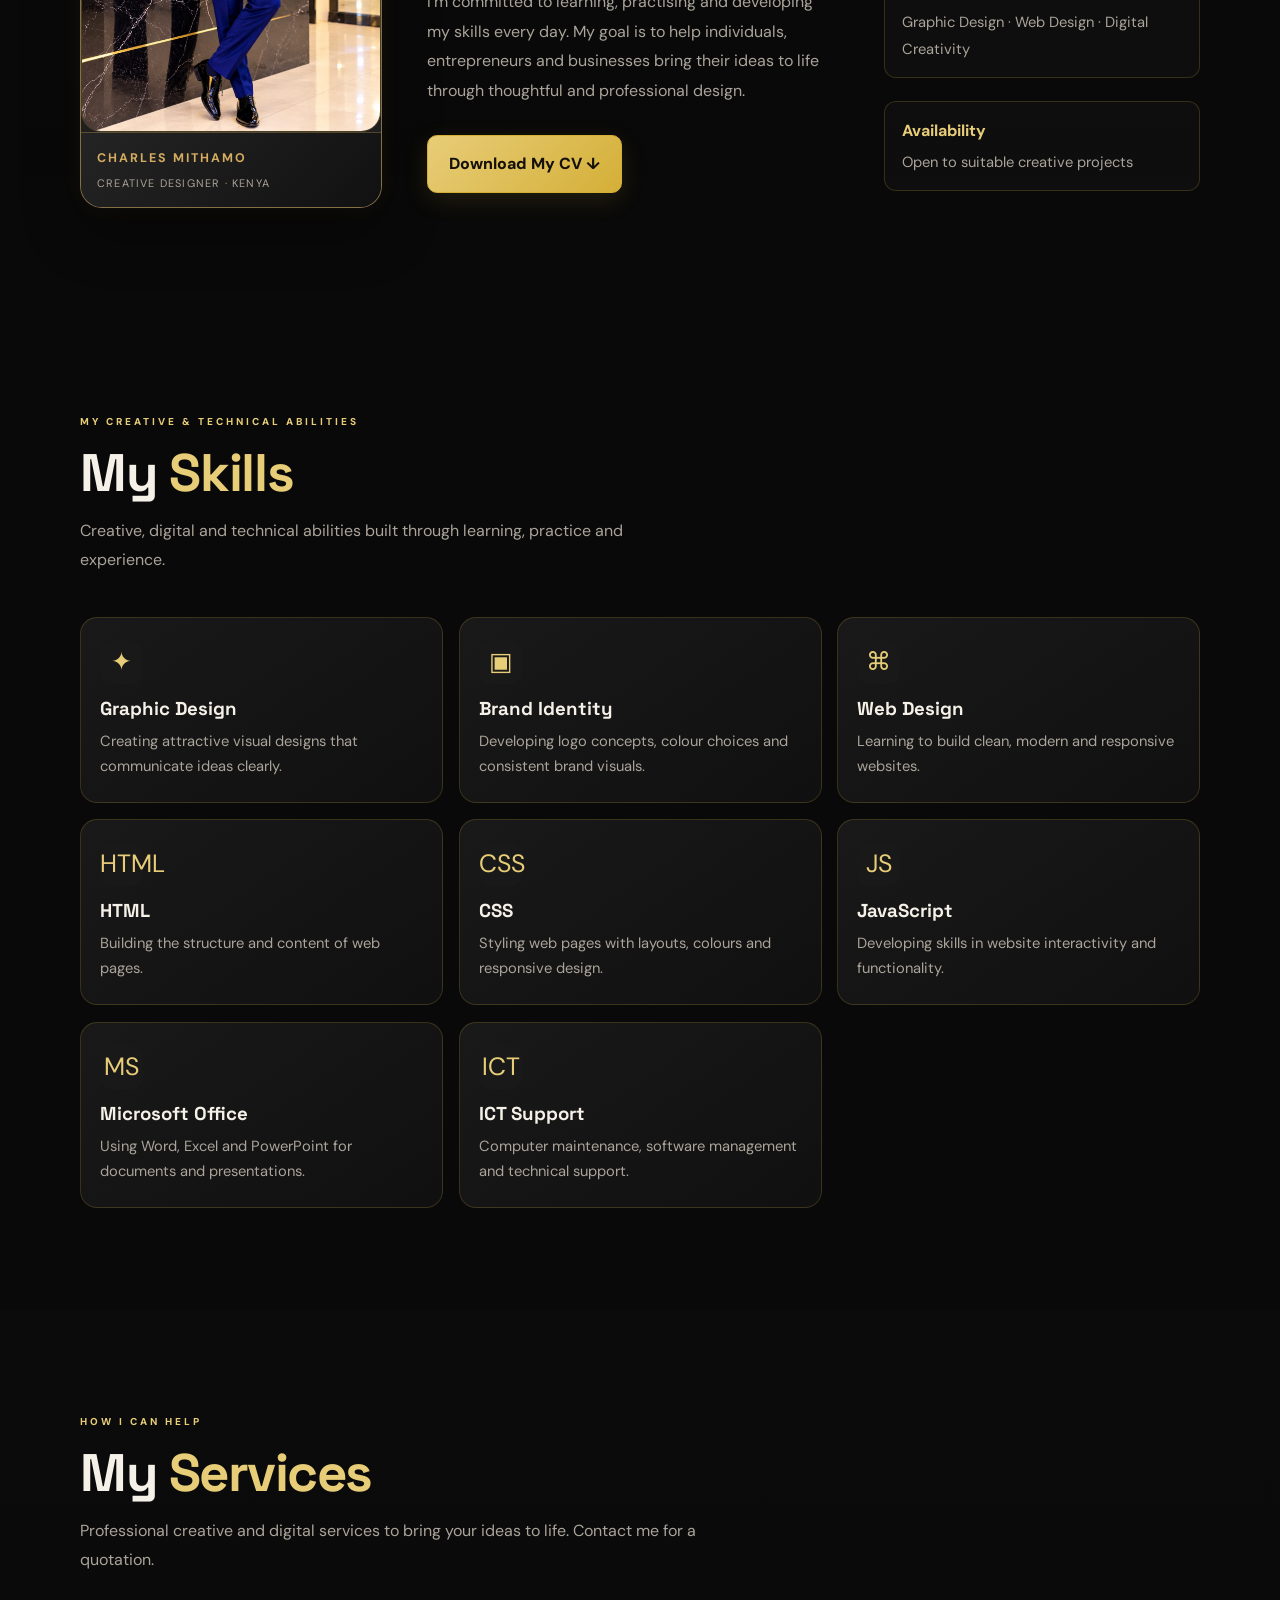
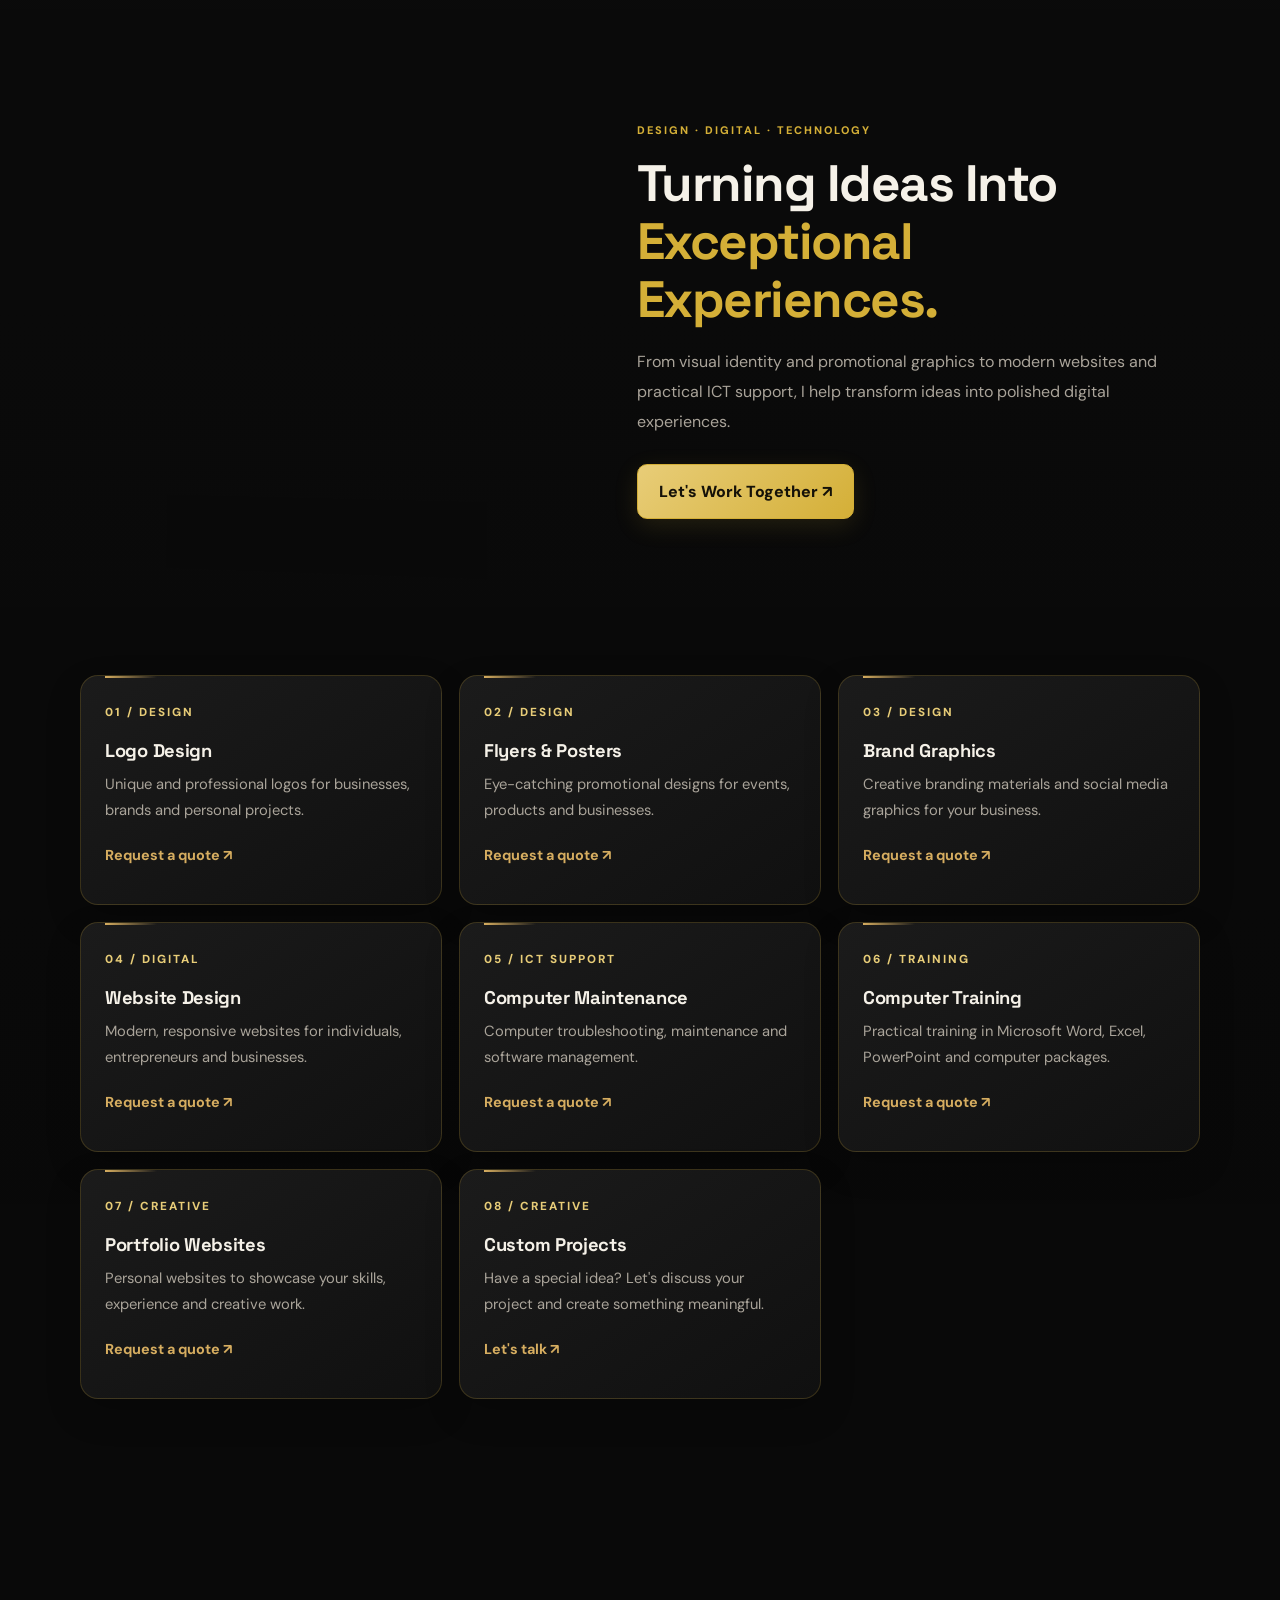
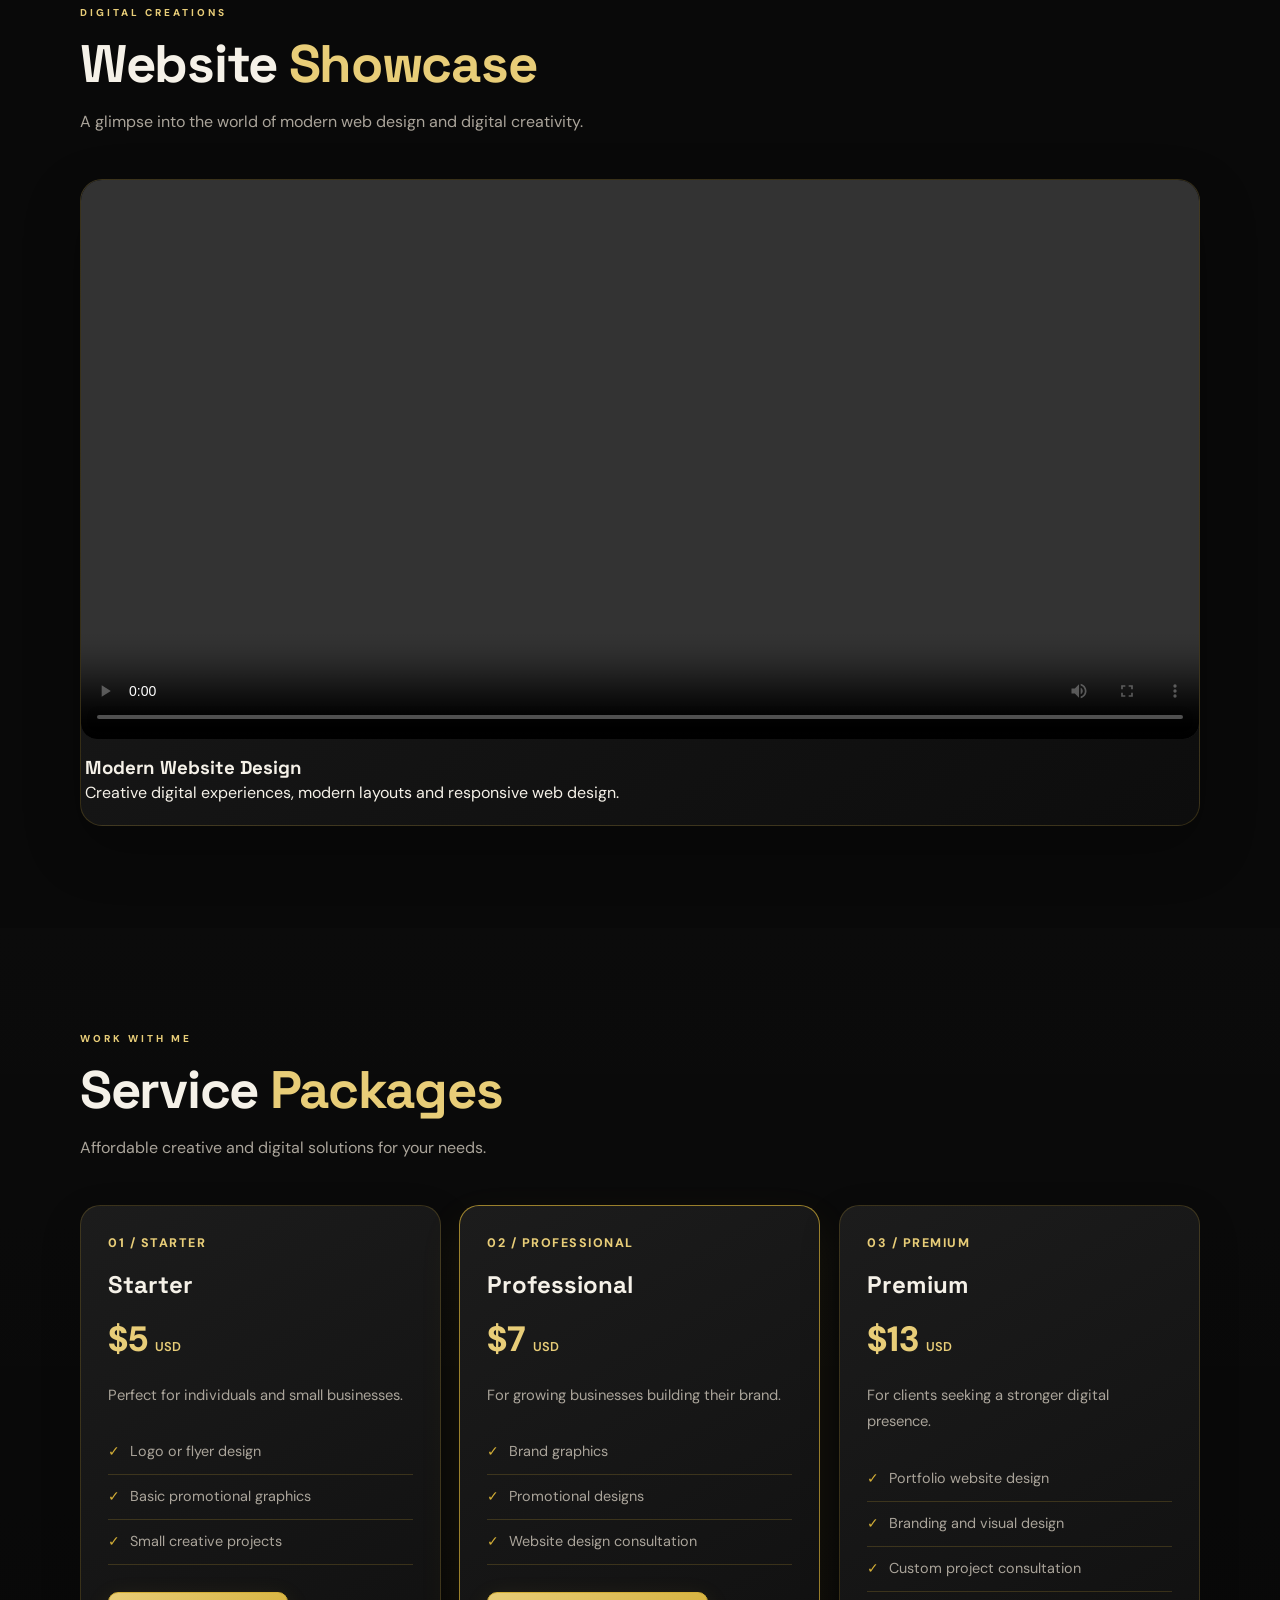
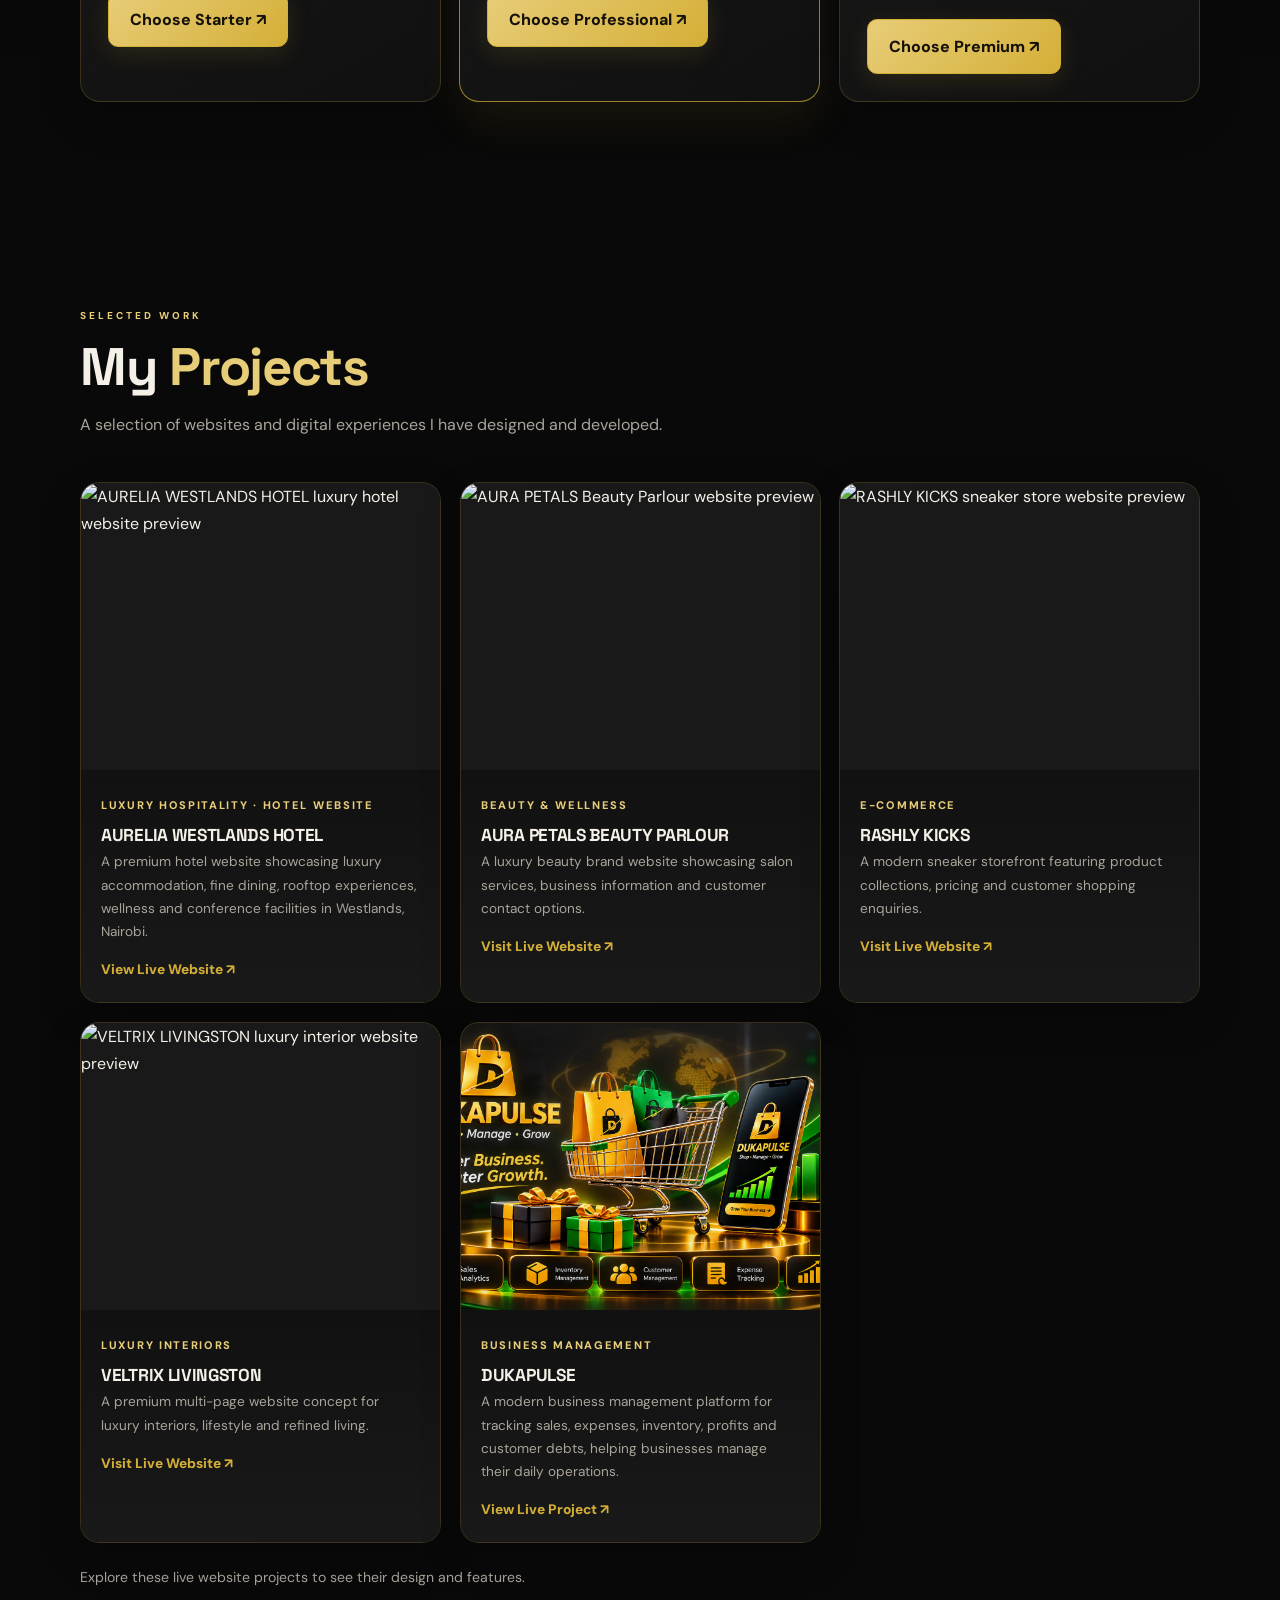
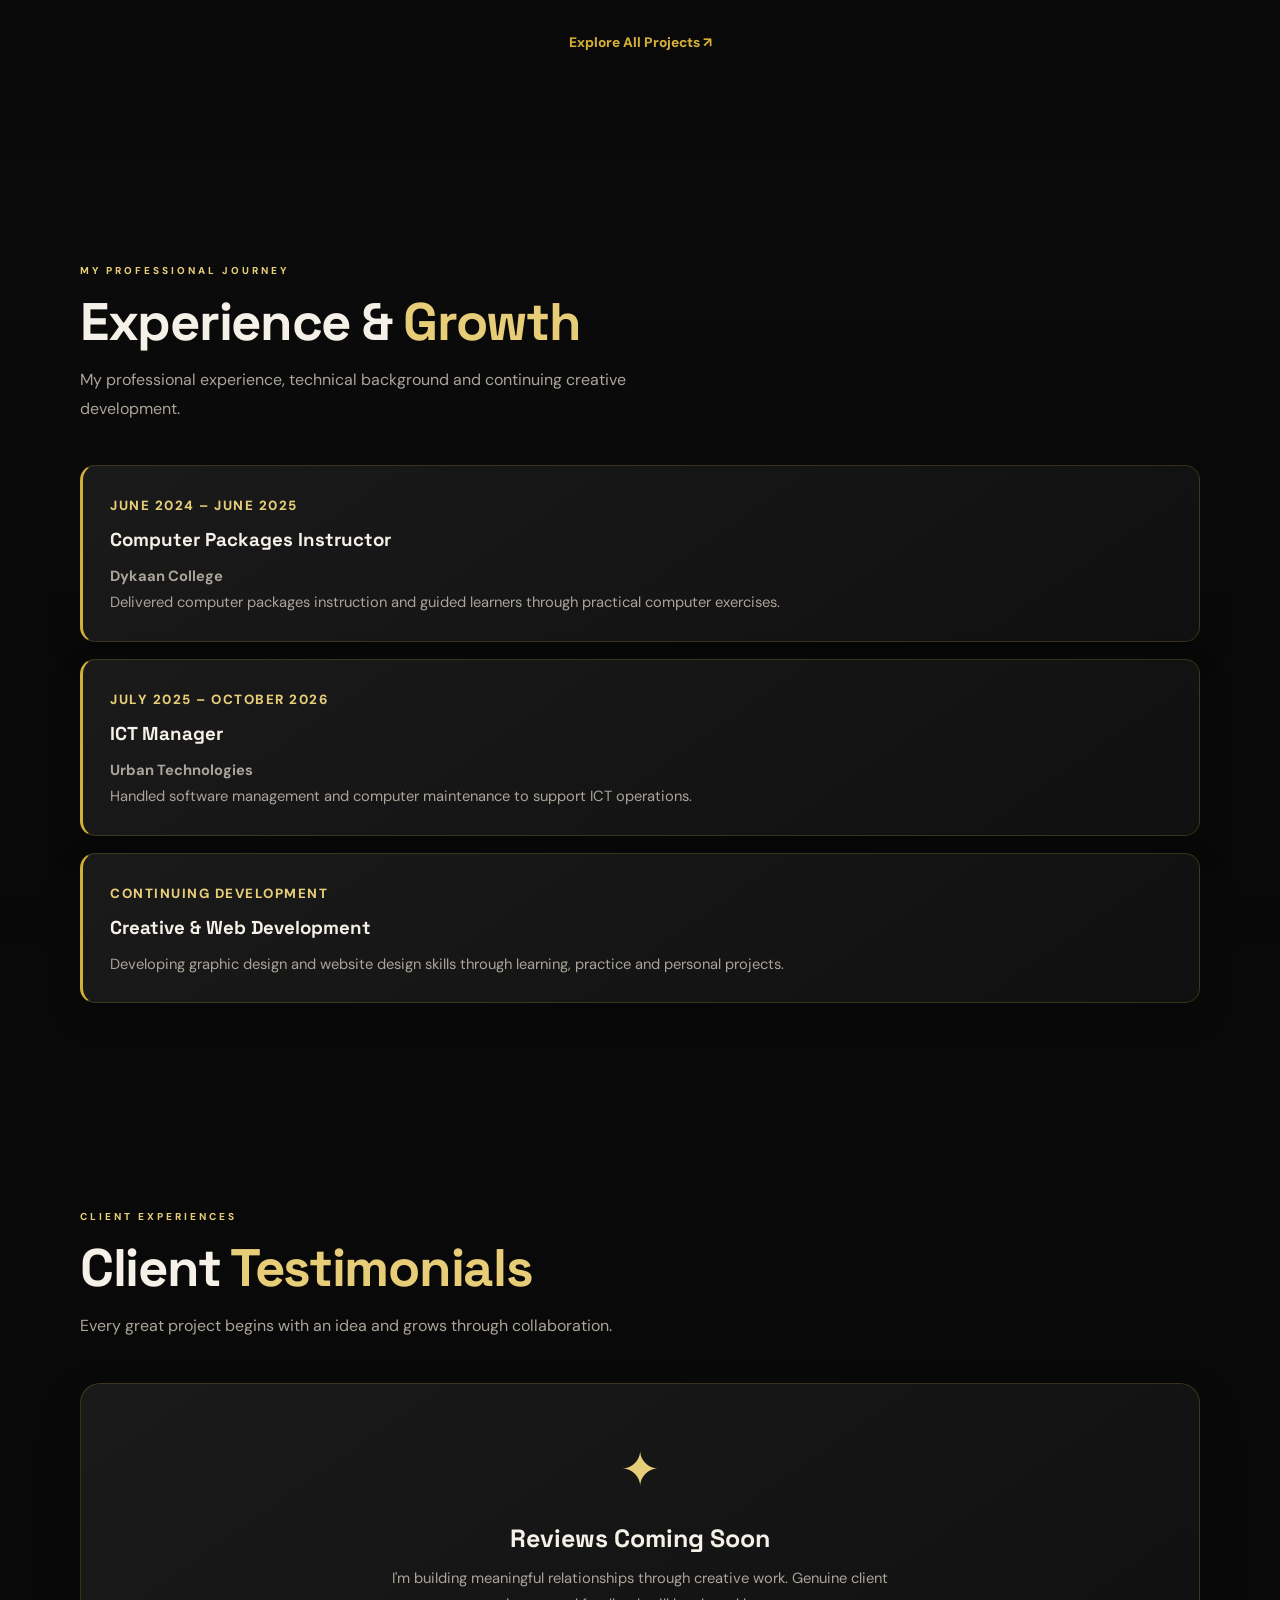
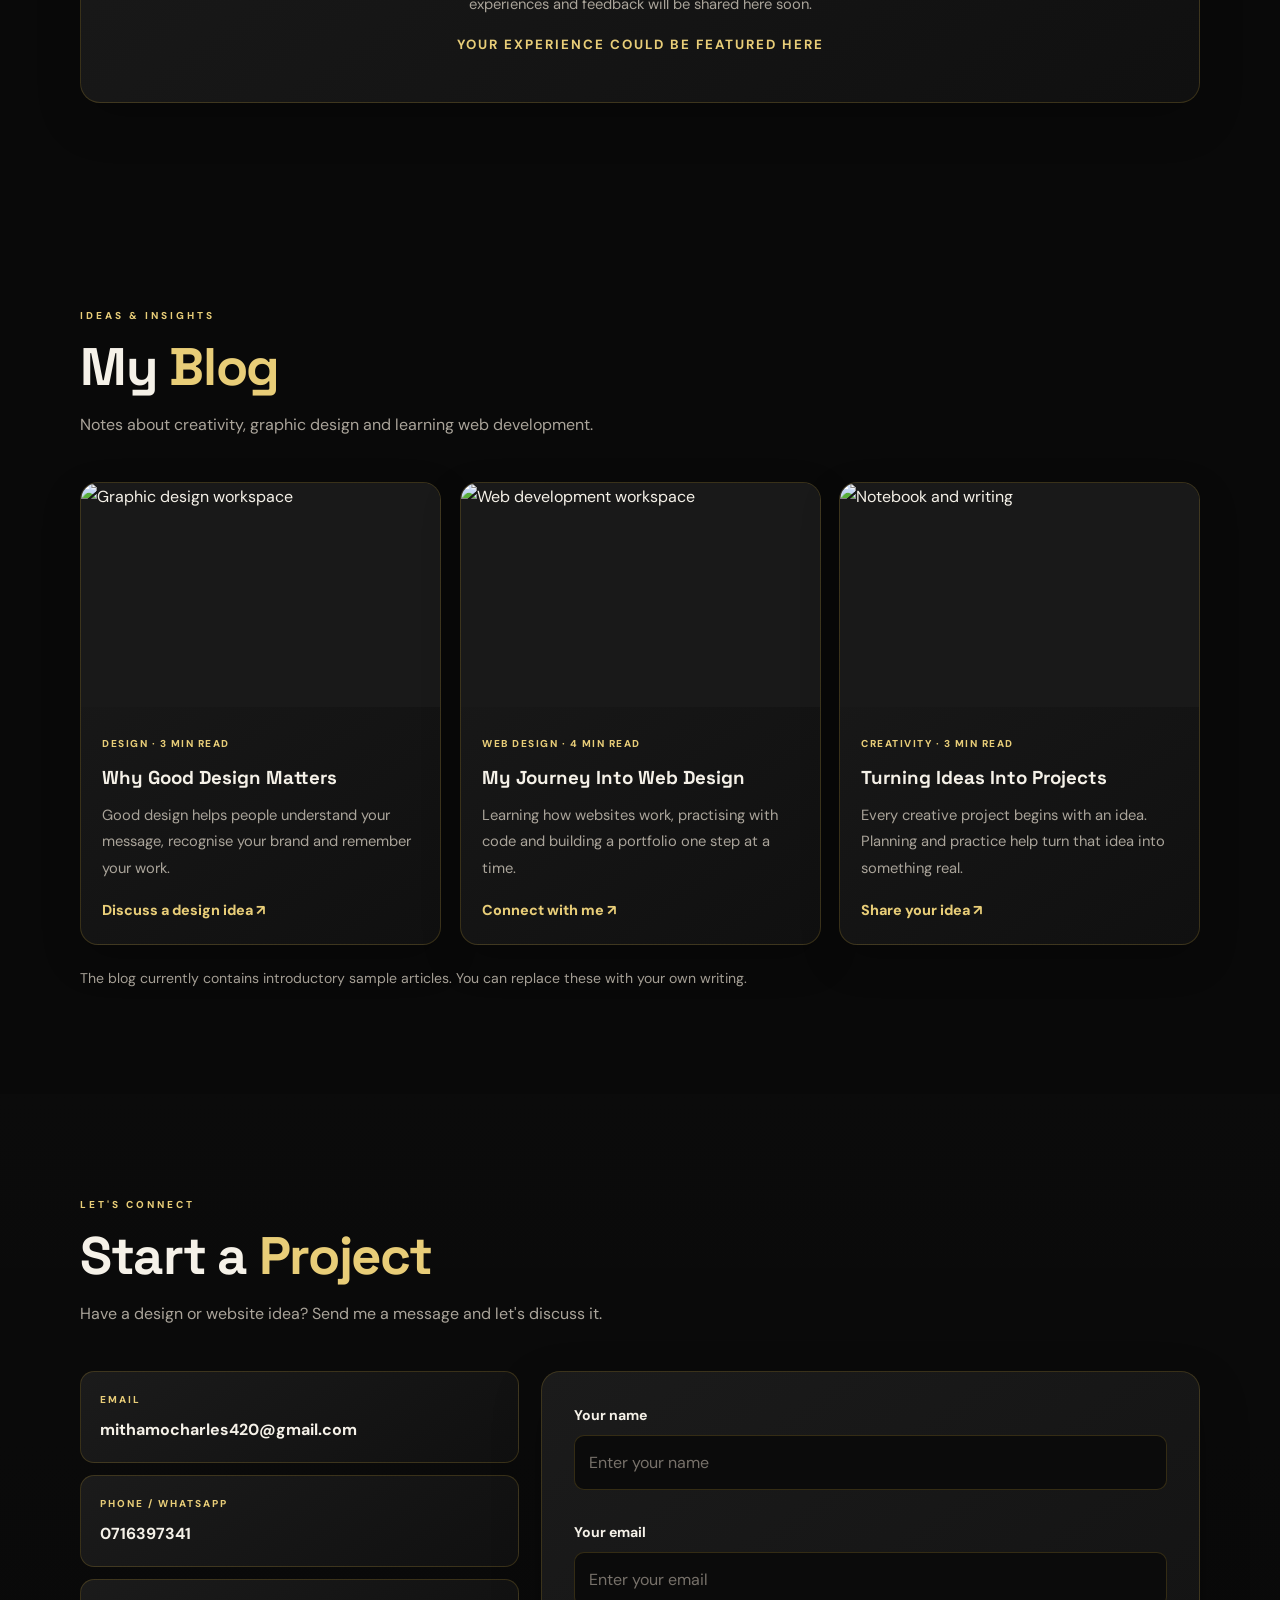
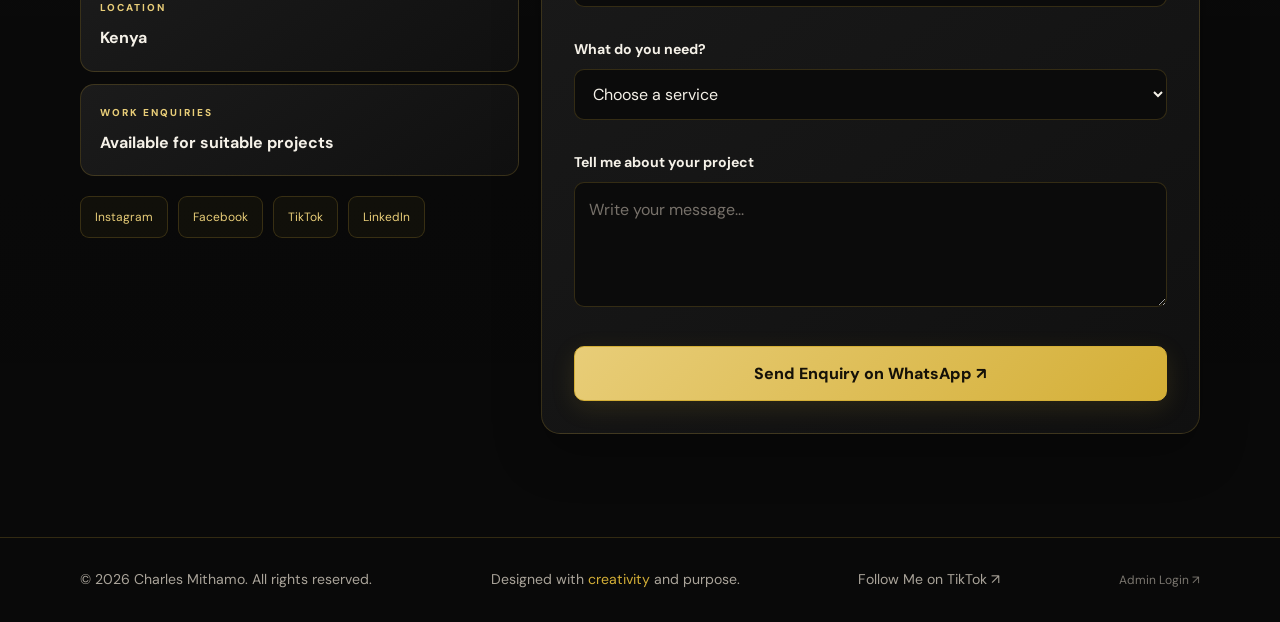
==== commit a6e49f1c: "Improve hero portrait positioning and presentation" ====
--- a/index.html
+++ b/index.html
@@ -1827,6 +1827,50 @@
 }
 
 /* END FULL BLEED HERO */
+
+
+
+/* PREMIUM EDITORIAL PHOTO PRESENTATION */
+@media (min-width: 851px) {
+  .hero-grid {
+    grid-template-columns: minmax(0, 1fr) minmax(0, 1fr) !important;
+  }
+
+  .hero-grid > .portrait-wrap {
+    display: flex !important;
+    align-items: center !important;
+    justify-content: center !important;
+    box-sizing: border-box;
+    padding: clamp(25px, 4vw, 65px) !important;
+    min-height: clamp(620px, calc(100svh - 80px), 900px);
+    background: radial-gradient(
+      ellipse at center,
+      rgba(212,175,55,.08),
+      transparent 70%
+    );
+  }
+
+  .hero-grid > .portrait-wrap .portrait {
+    display: block;
+    width: 100% !important;
+    height: auto !important;
+    min-height: 0 !important;
+    max-width: 760px !important;
+    max-height: min(74vh, 760px) !important;
+    aspect-ratio: auto !important;
+    object-fit: contain !important;
+    object-position: center center !important;
+    border: 1px solid rgba(212,175,55,.35) !important;
+    border-radius: 22px !important;
+    box-shadow: 0 25px 65px rgba(0,0,0,.42) !important;
+    animation: none !important;
+  }
+
+  .hero-grid > .portrait-wrap .portrait-tag {
+    left: clamp(40px, 5vw, 75px);
+    bottom: clamp(40px, 5vw, 75px);
+  }
+}
 
 </style>
   <link rel="icon" type="image/svg+xml" href="favicon.svg">
